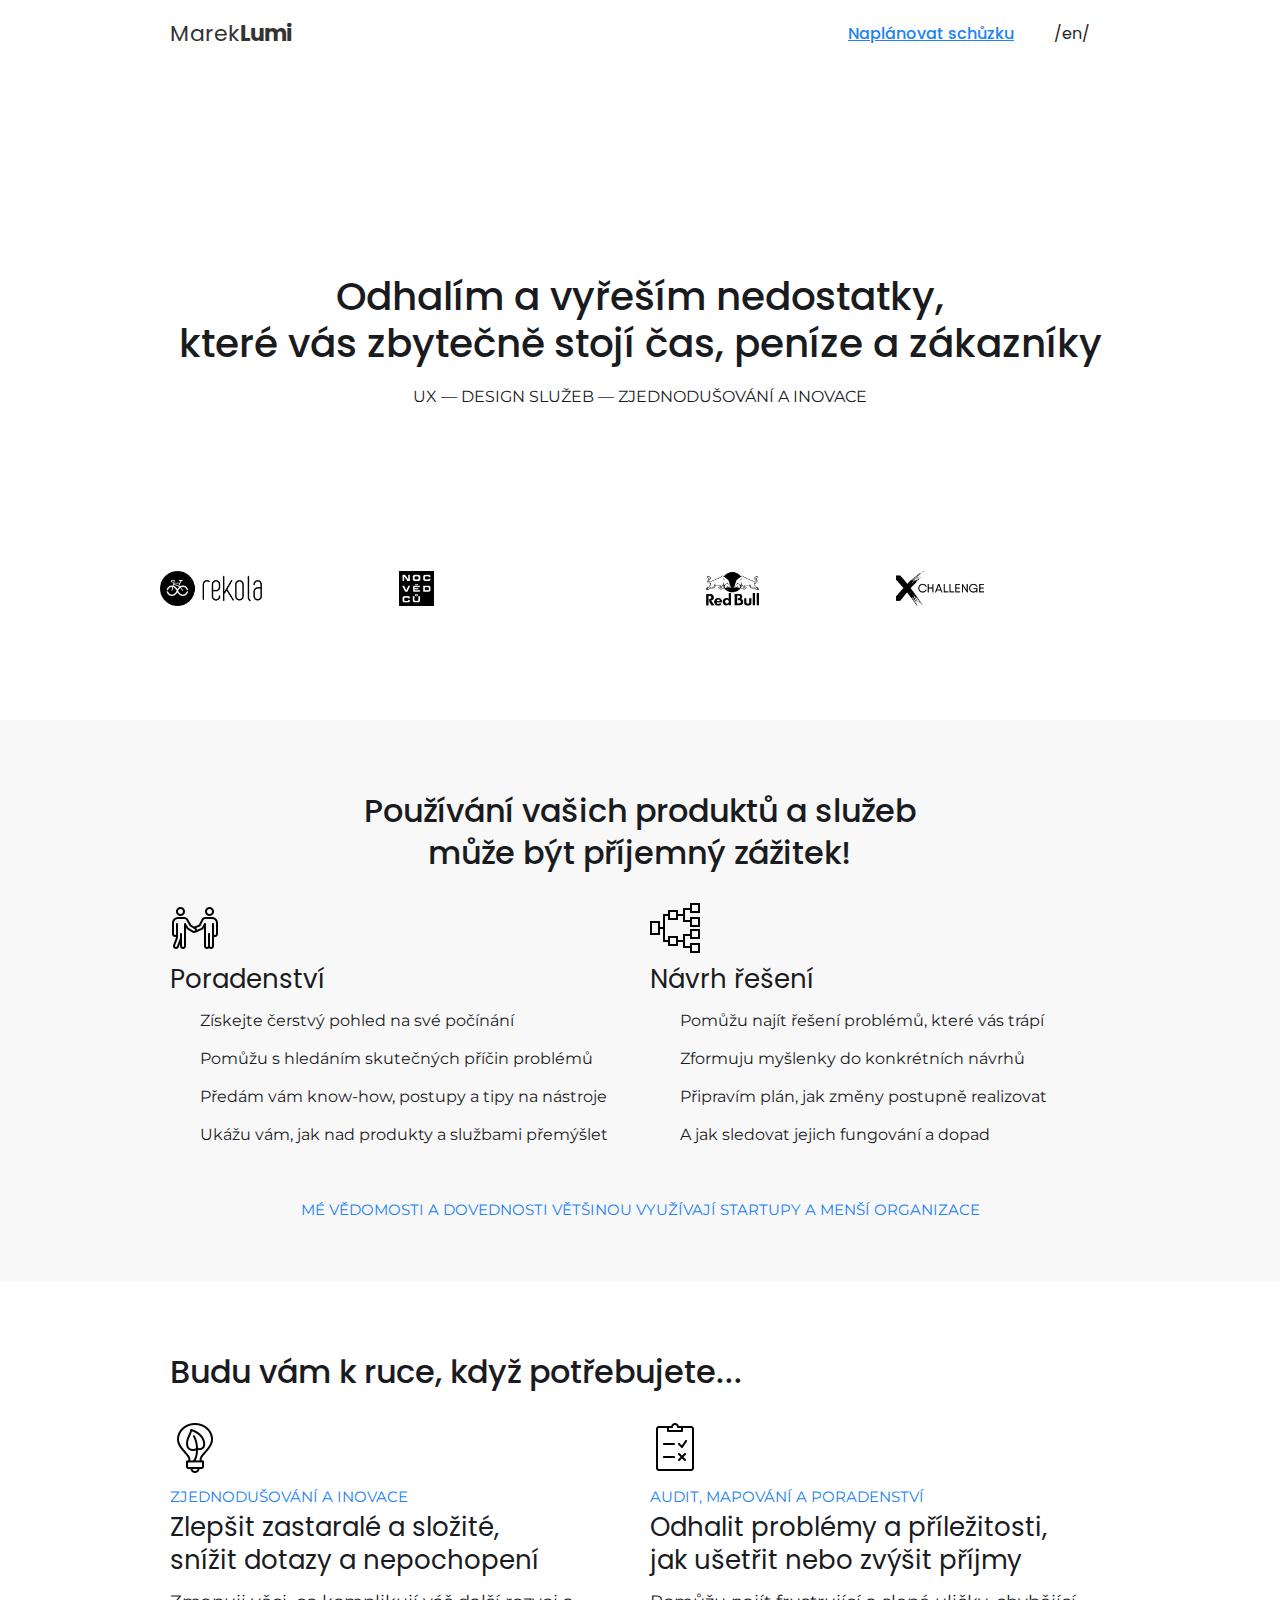
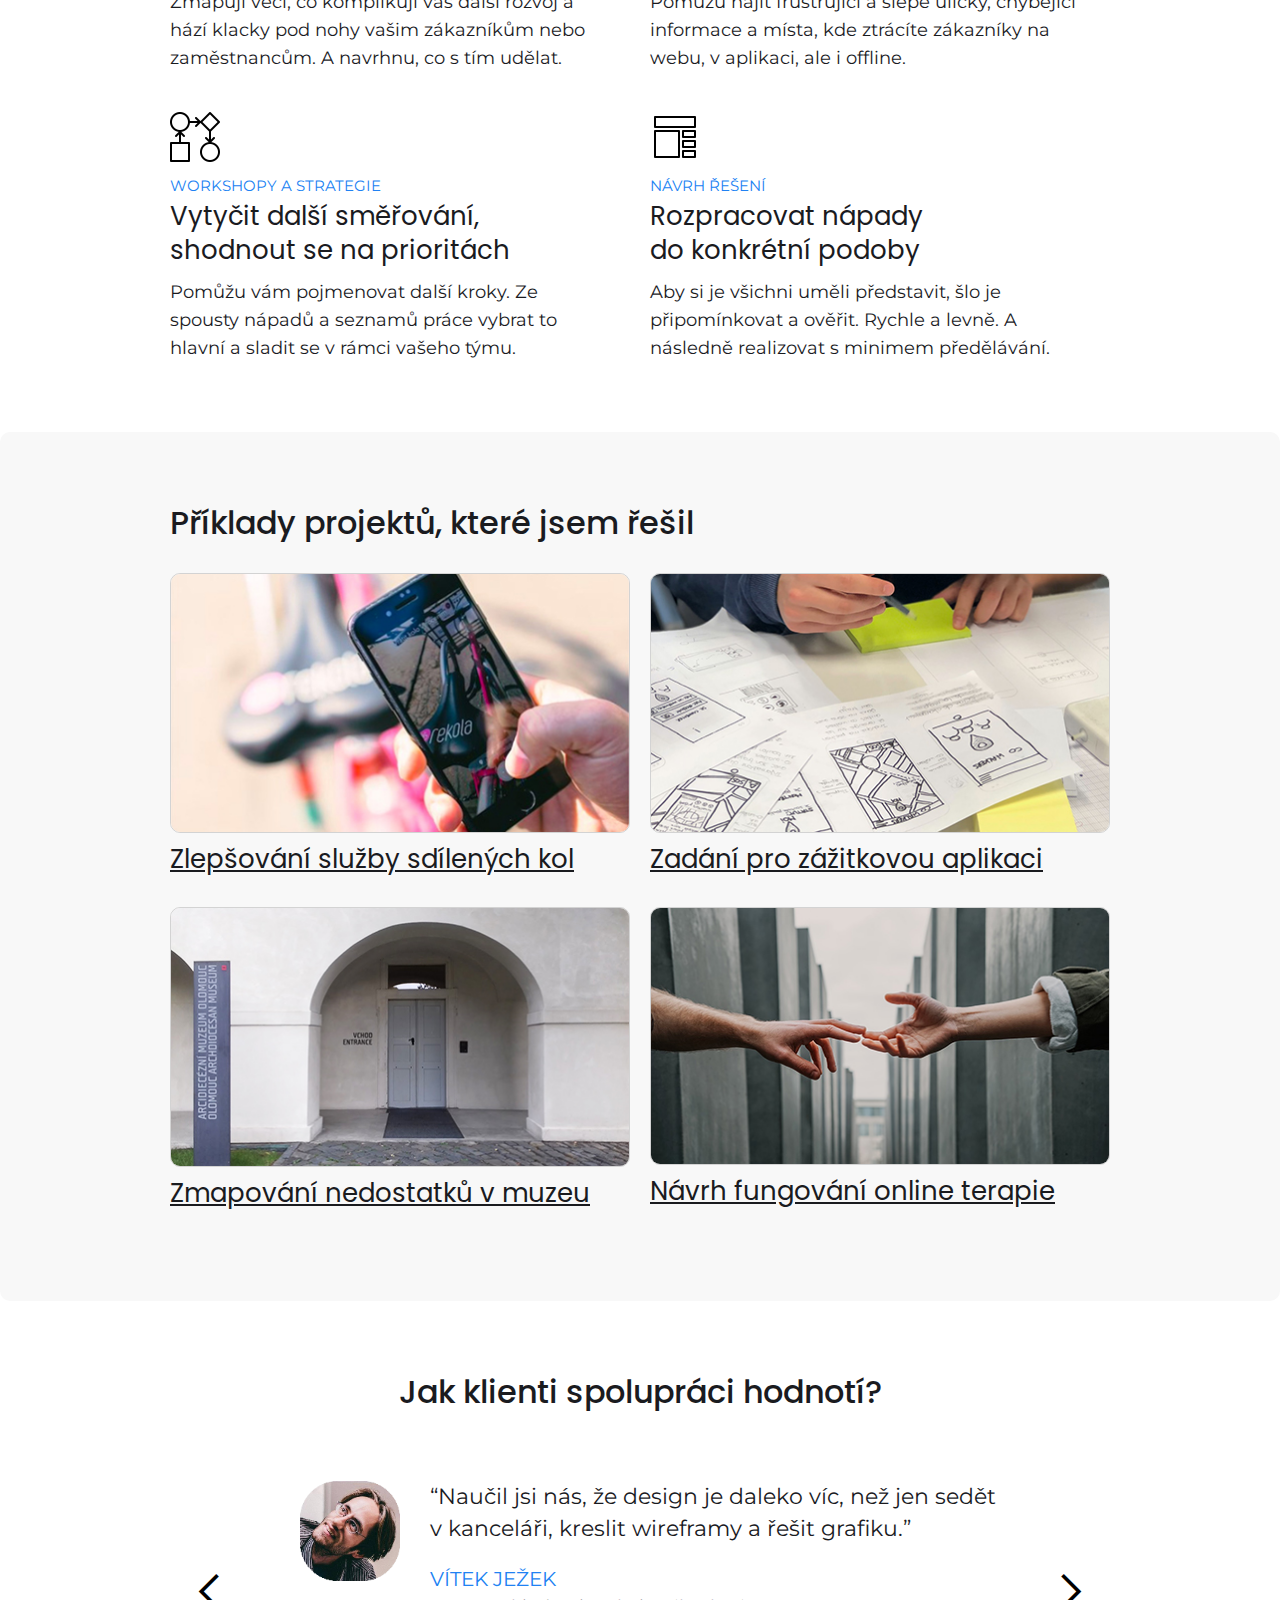
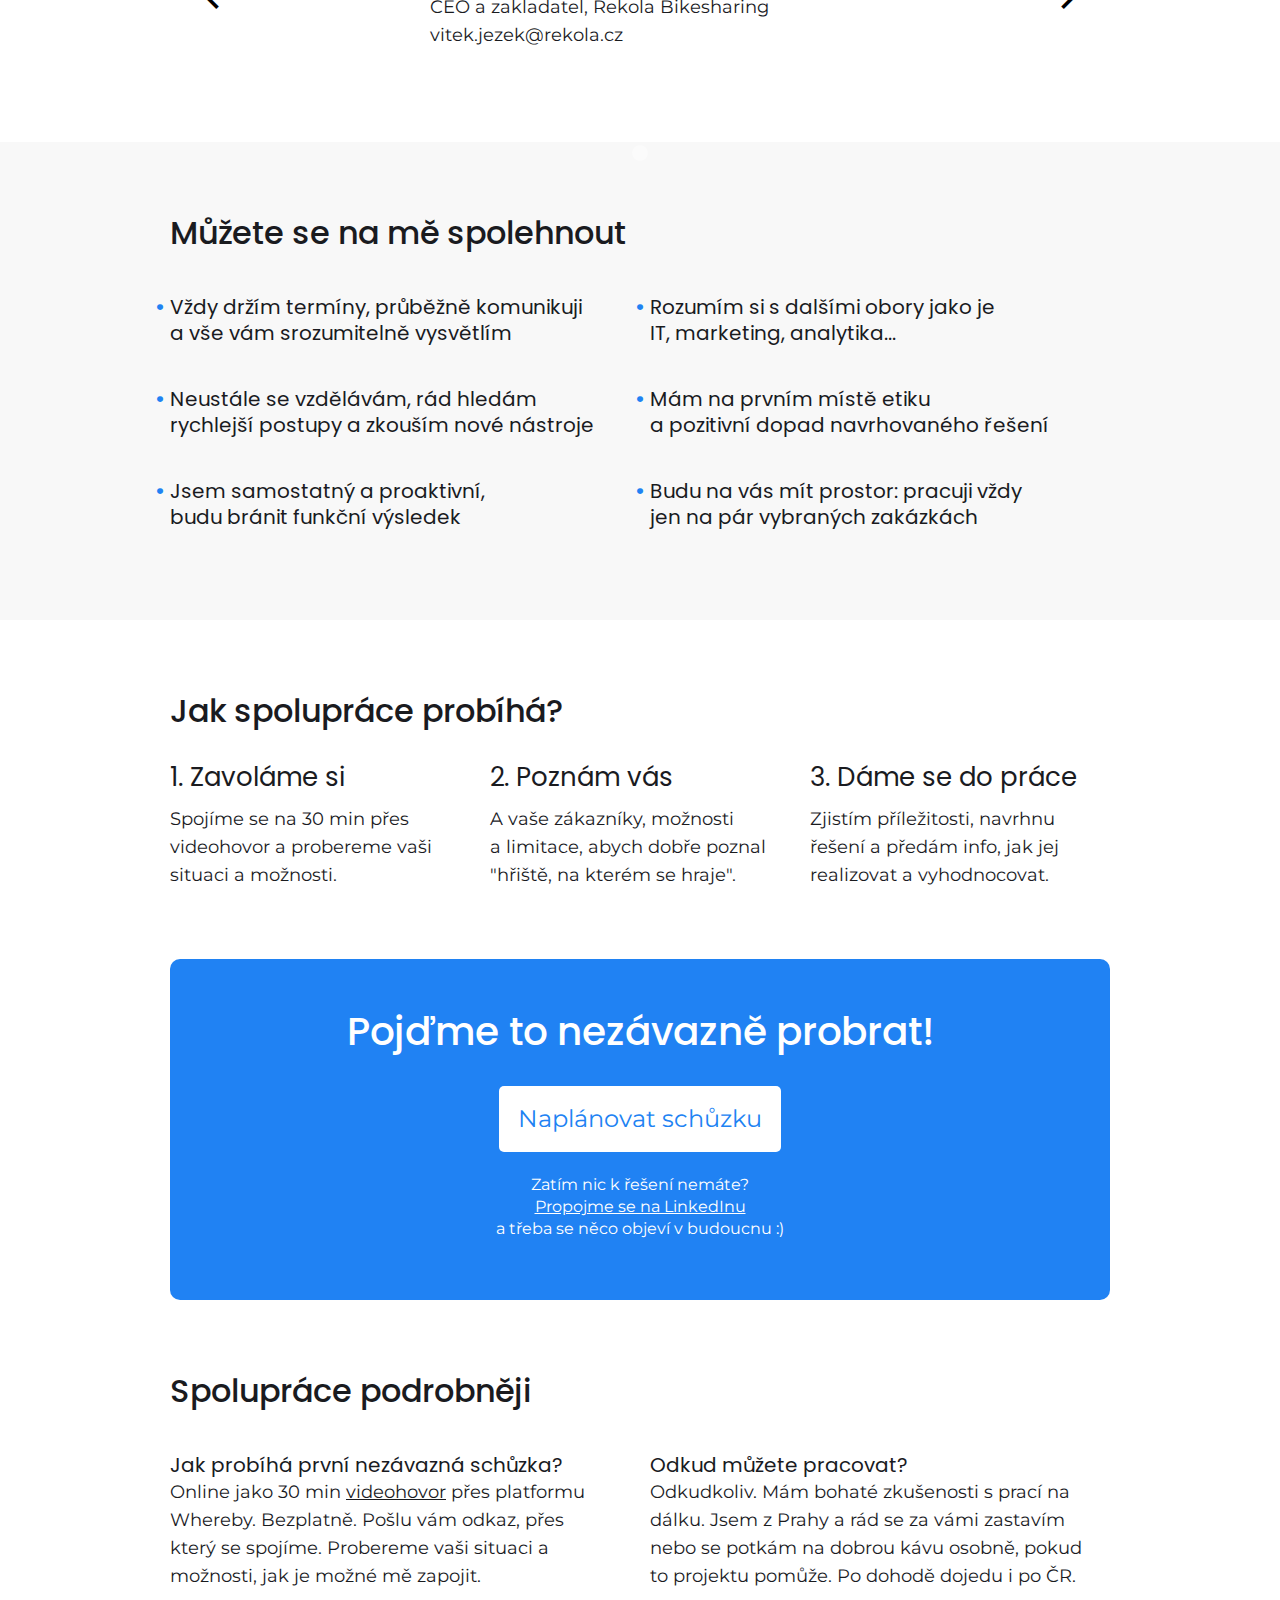
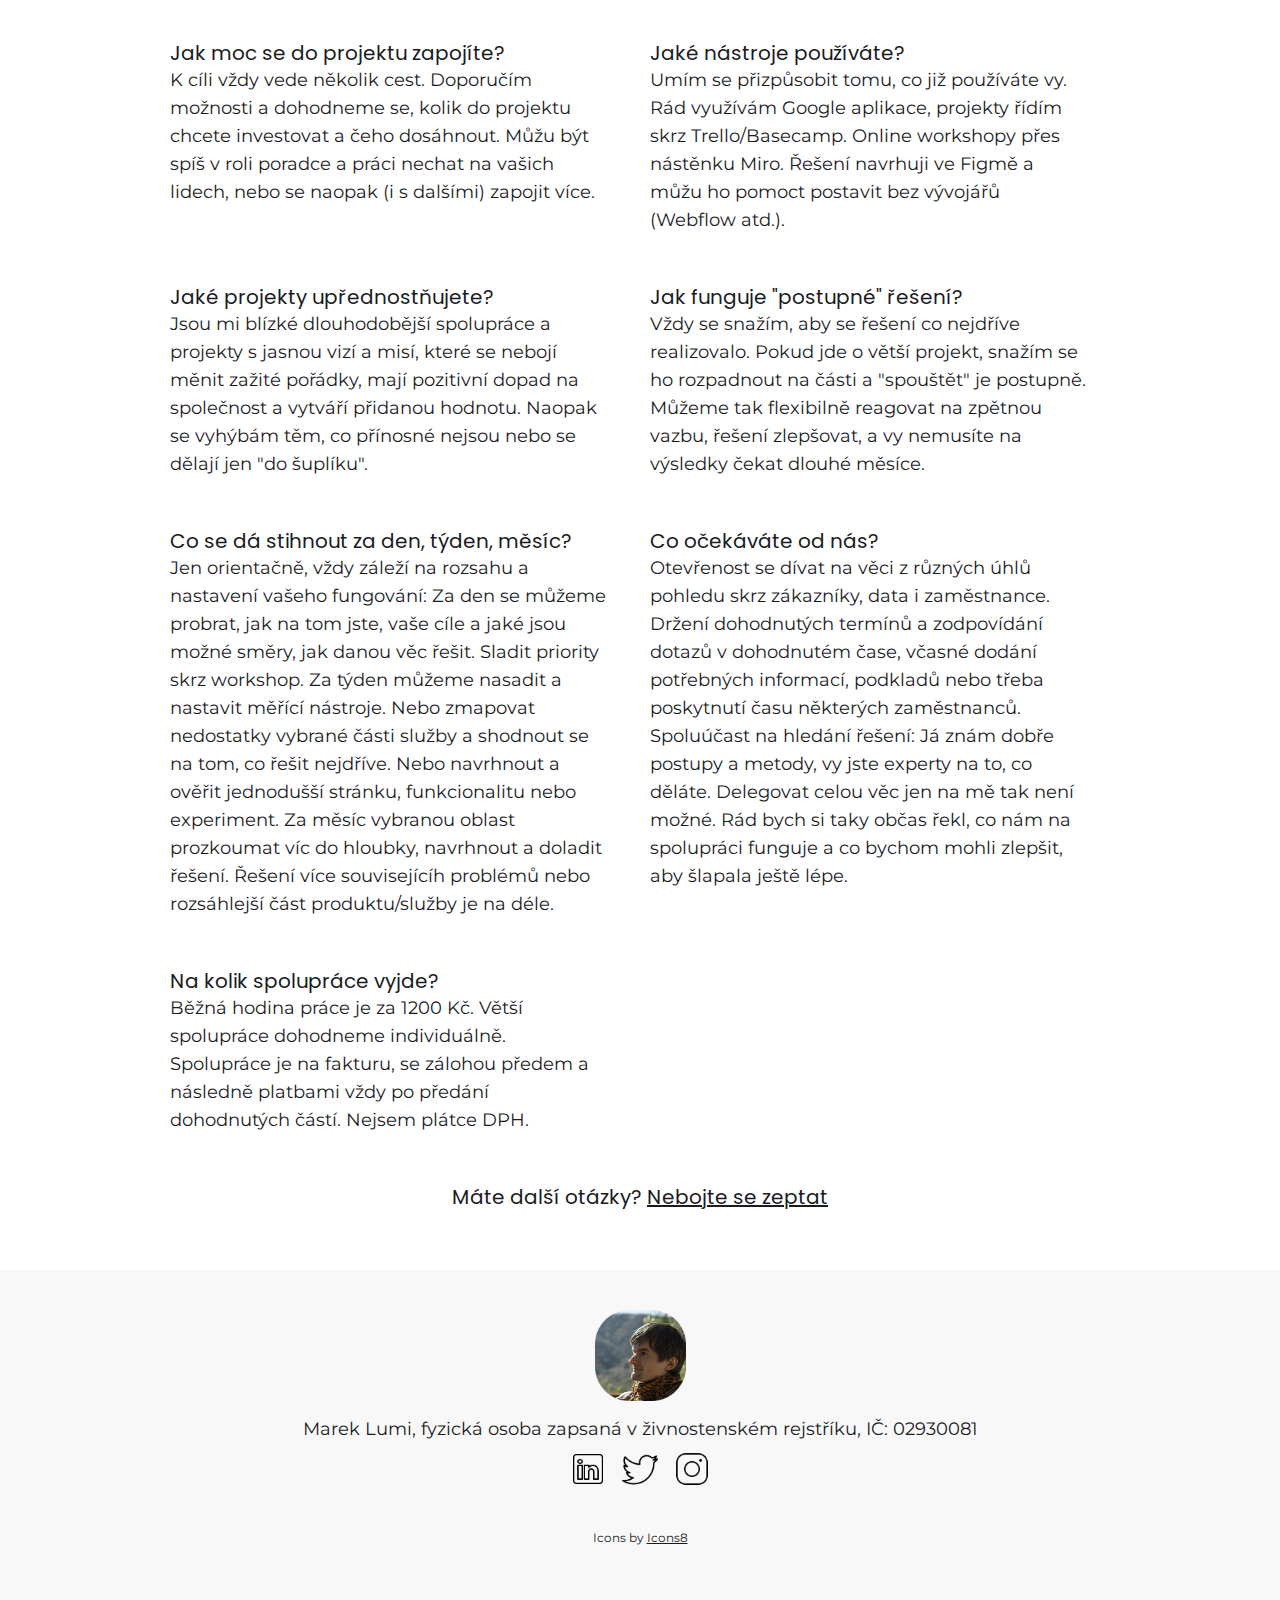
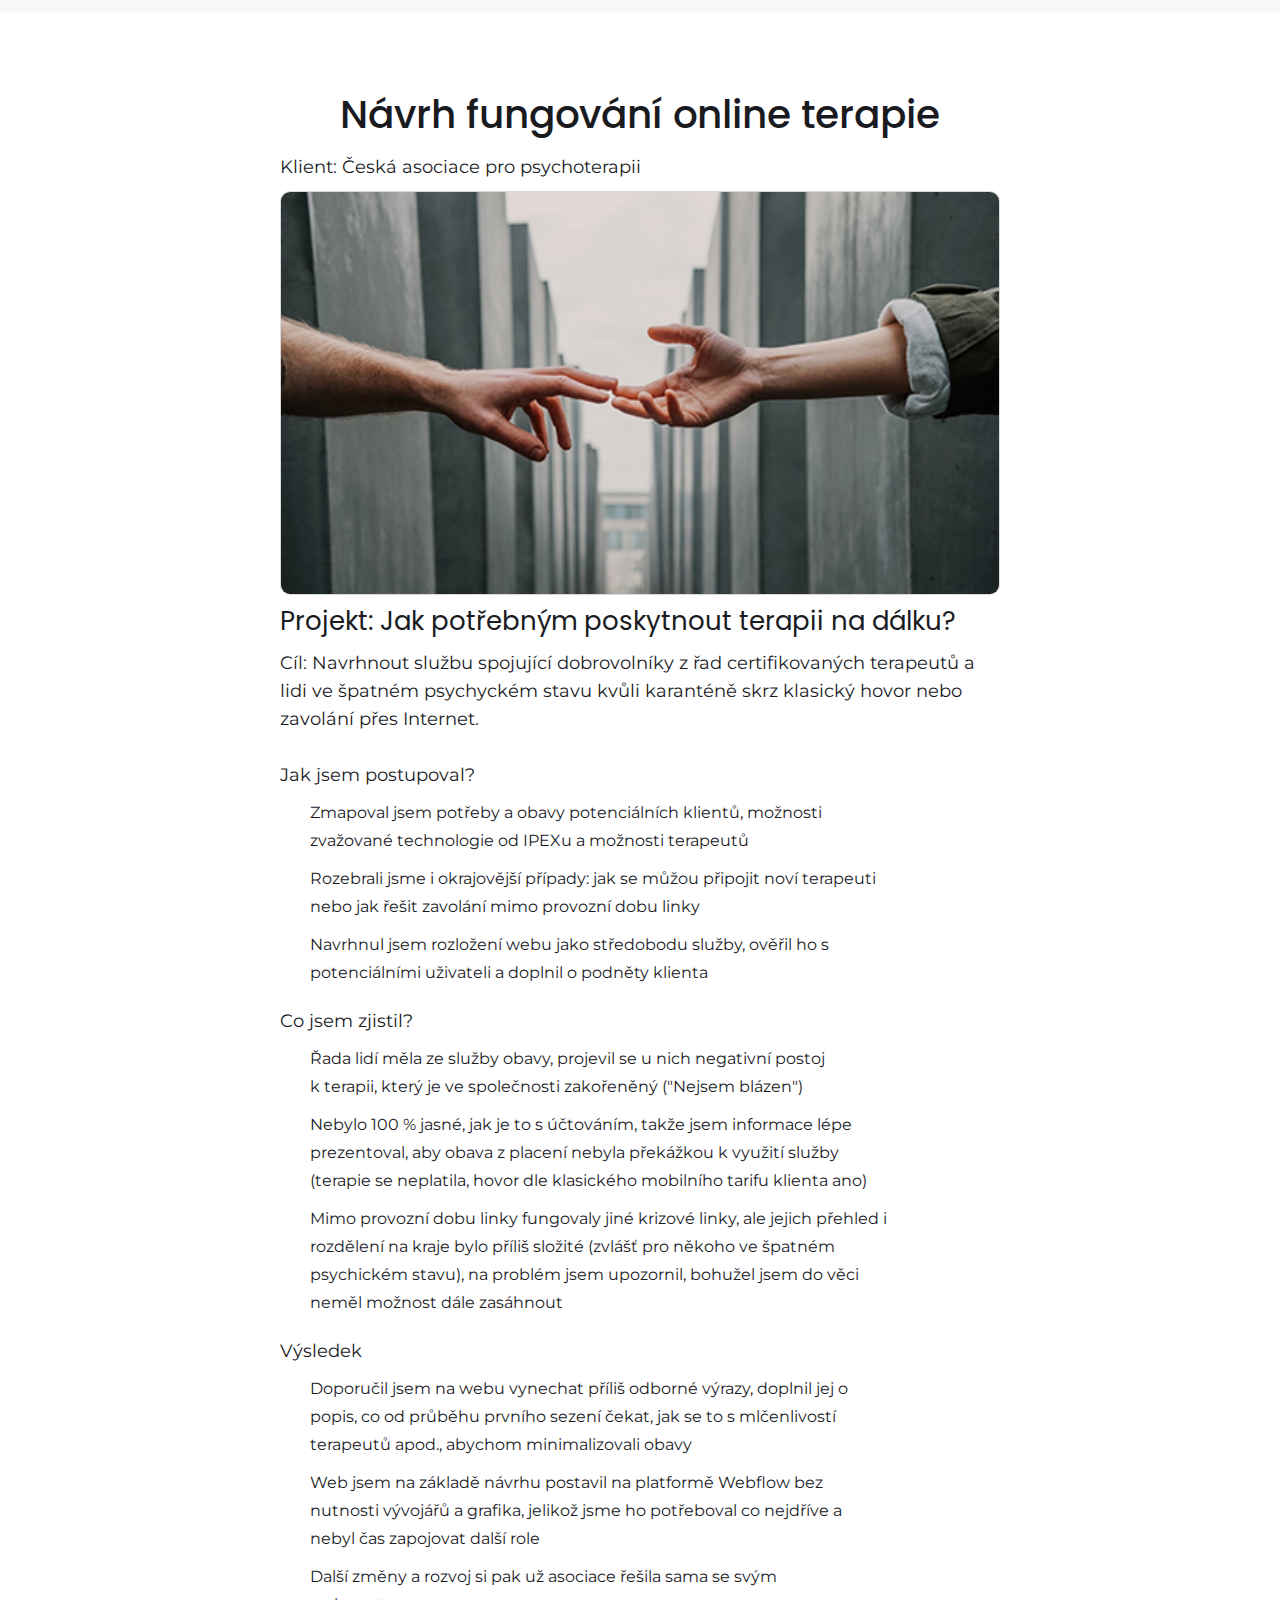
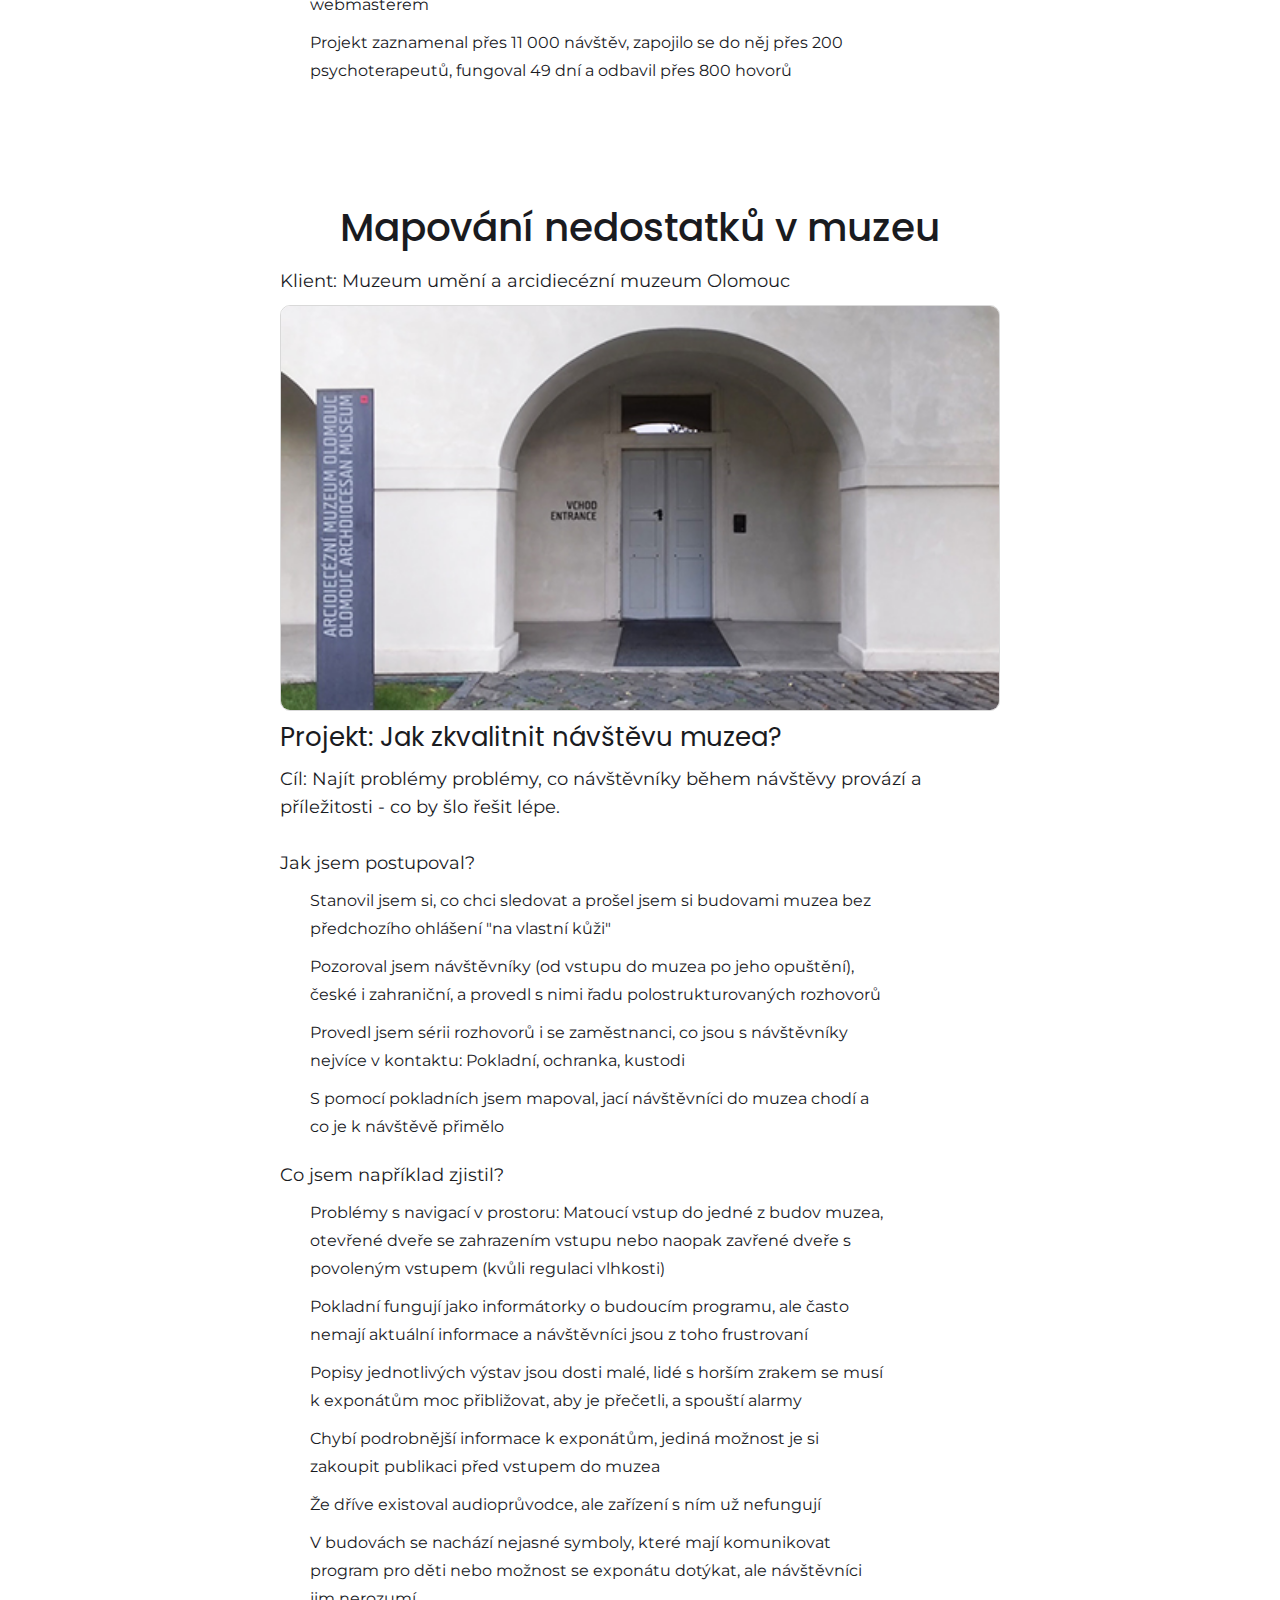
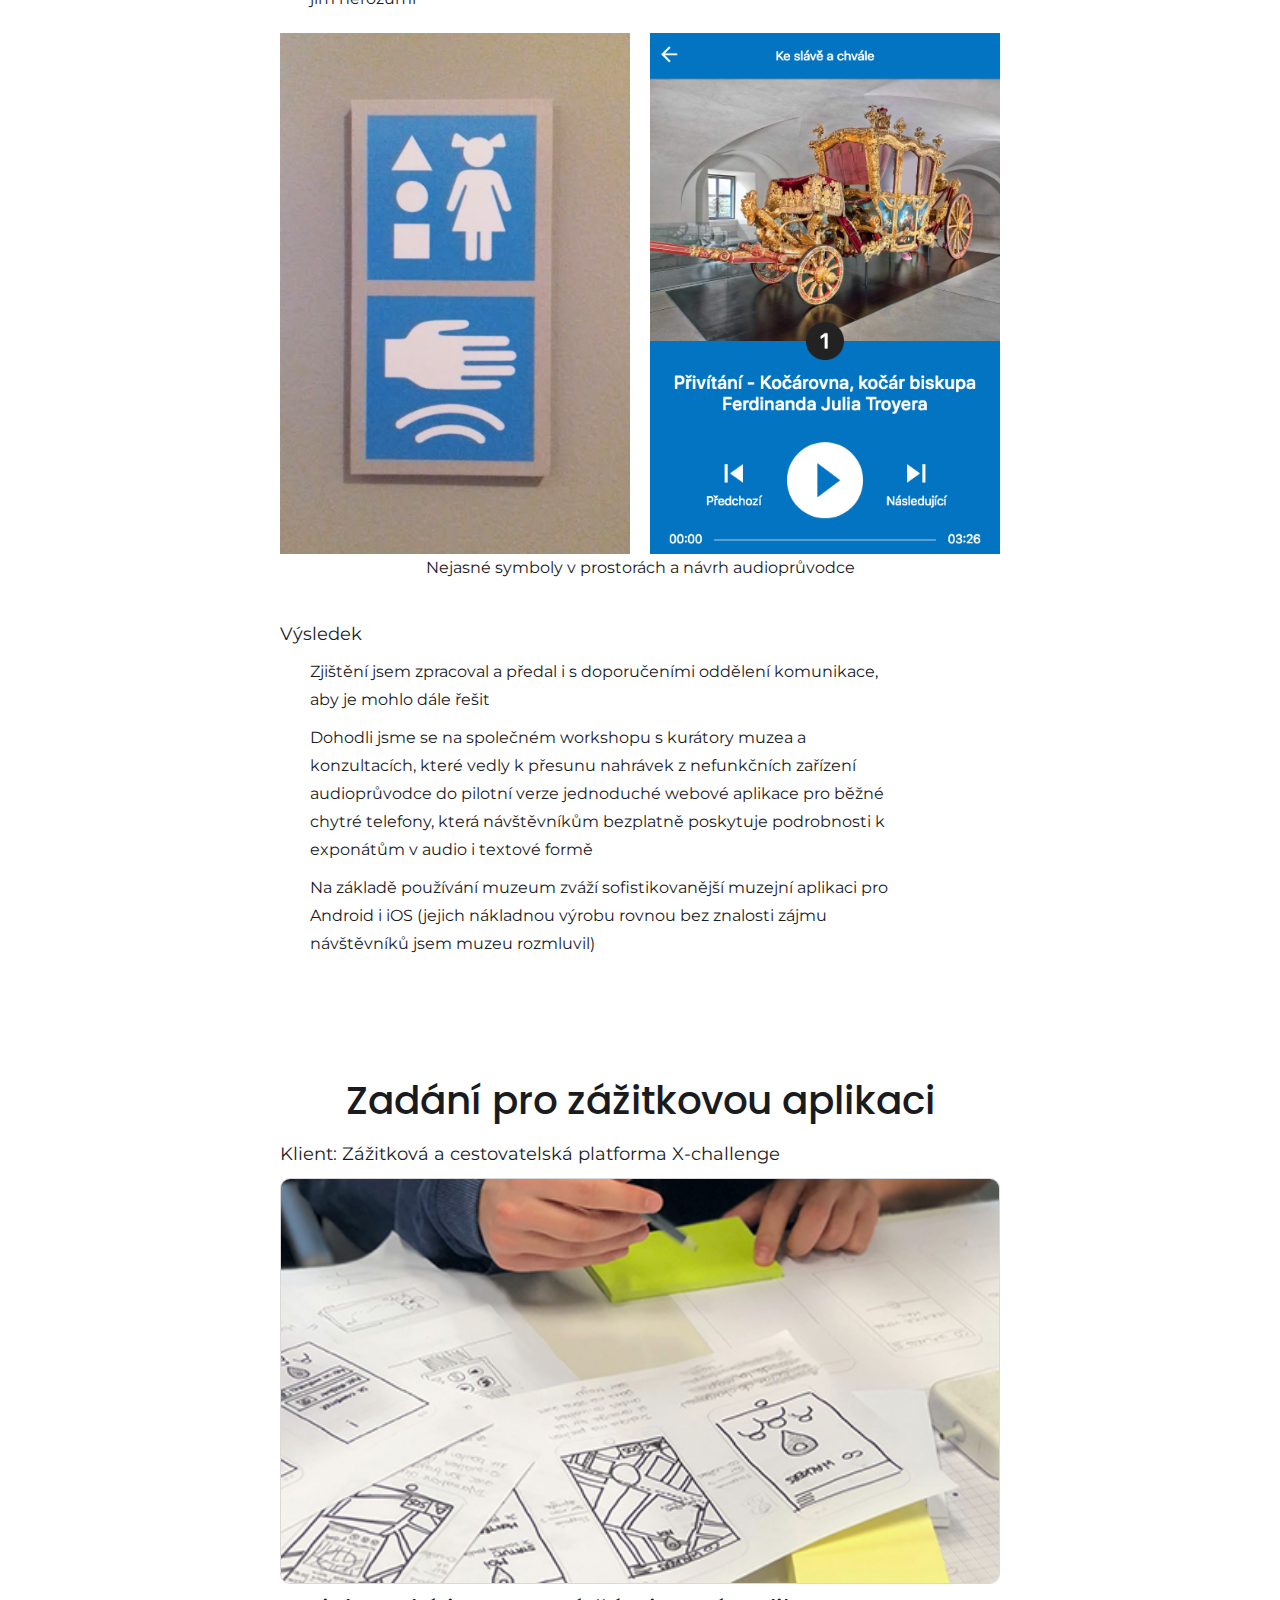
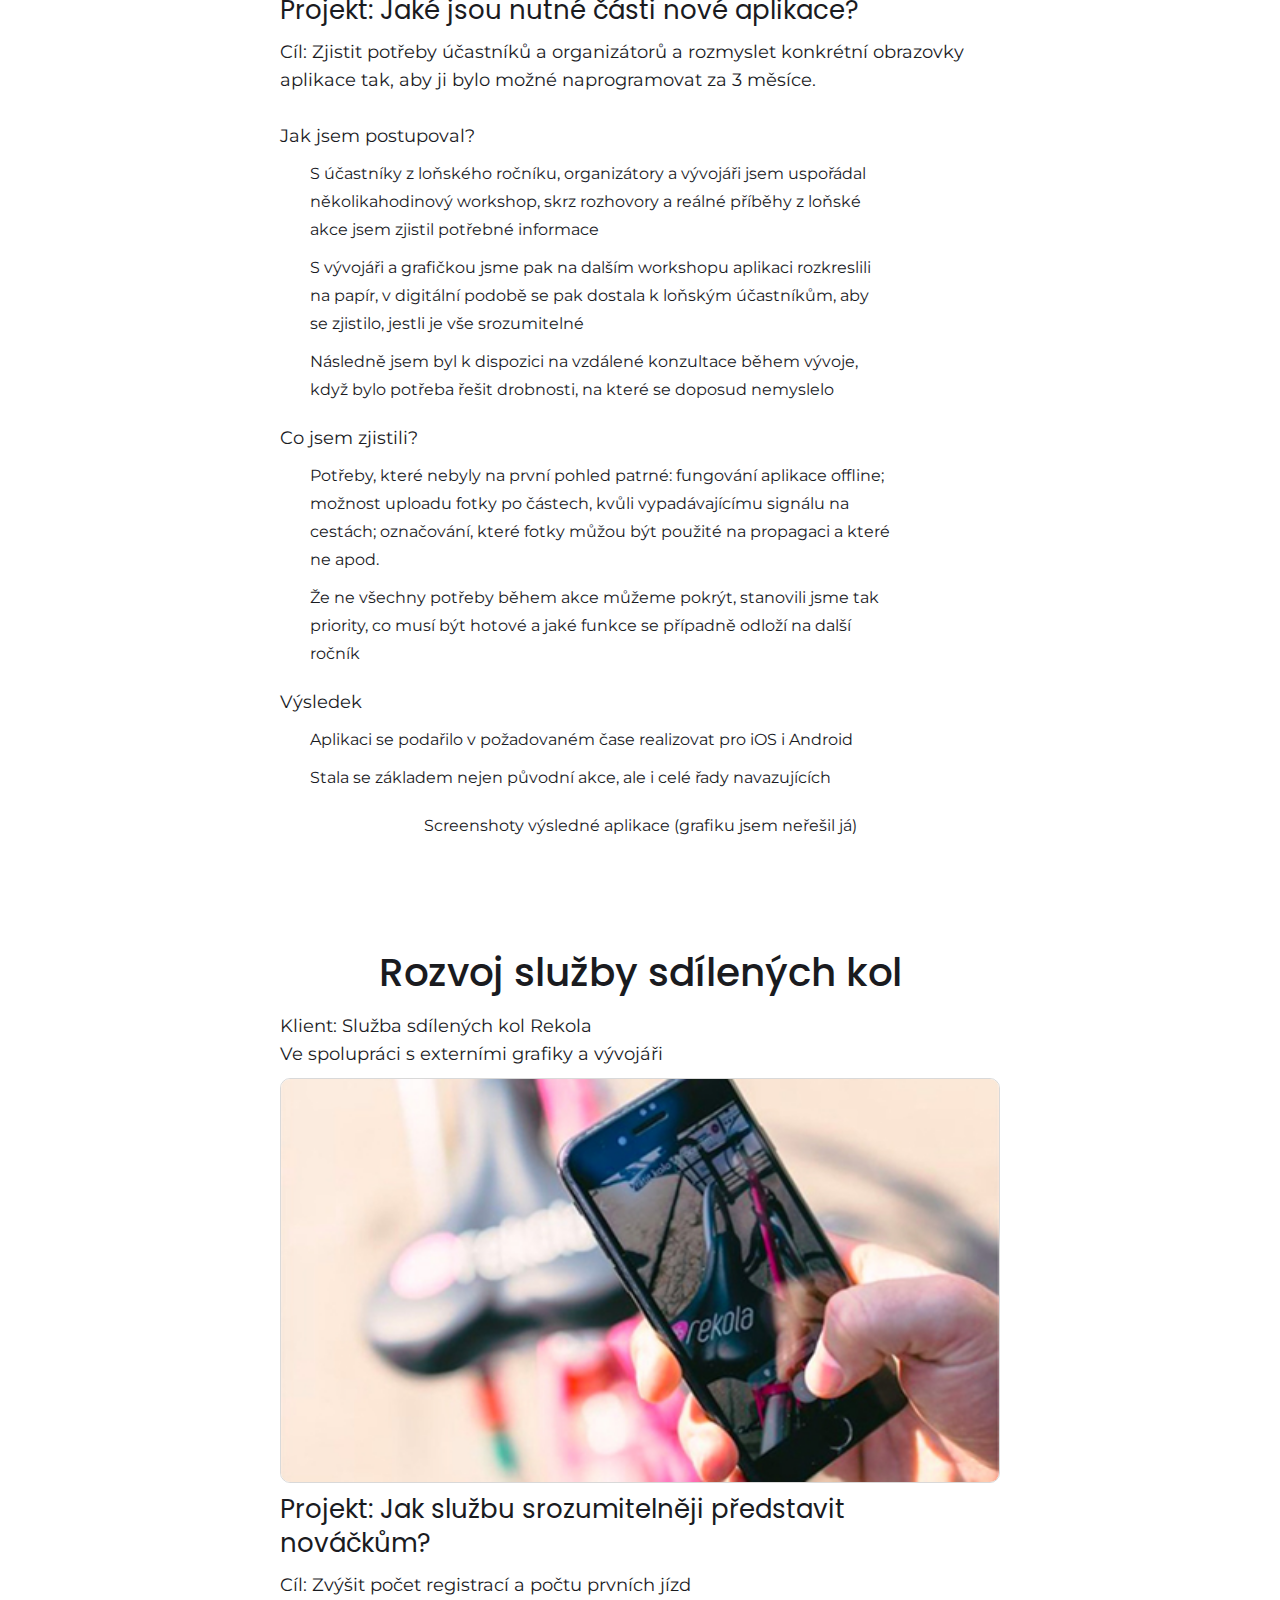
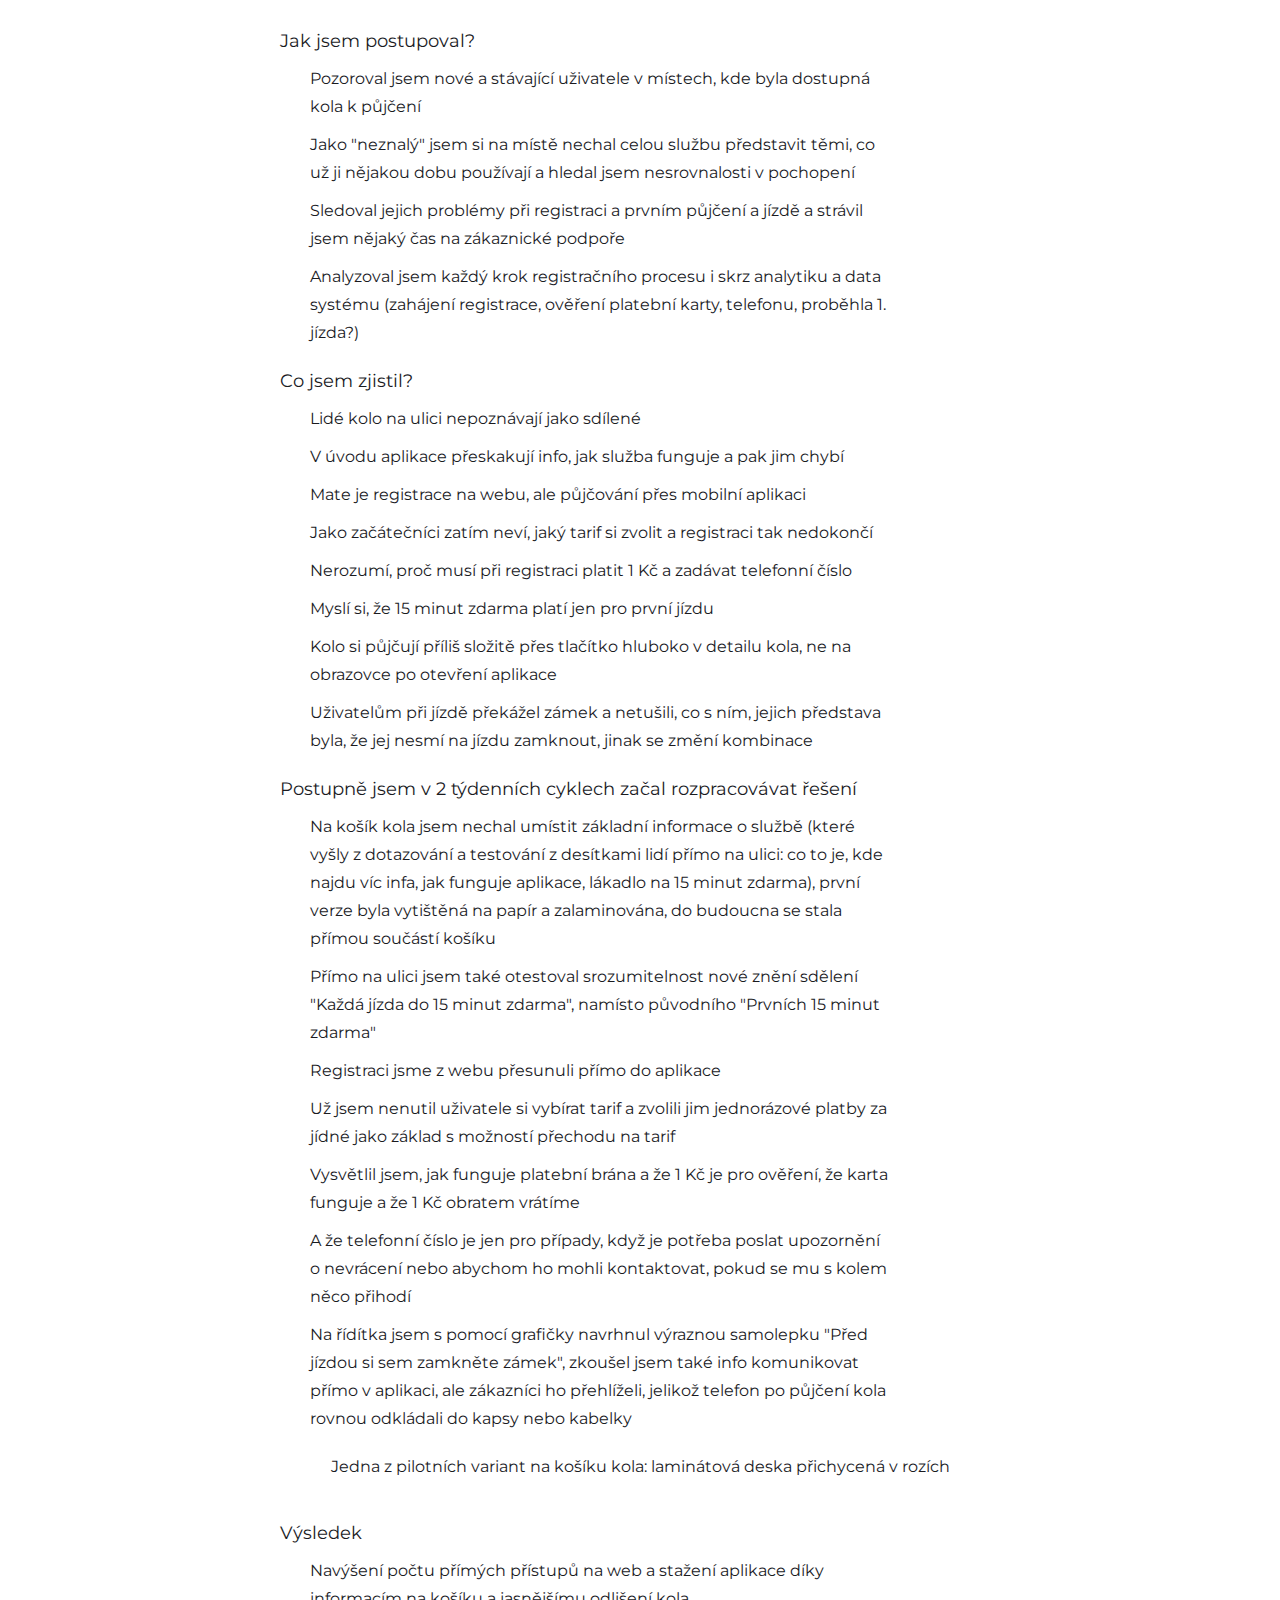
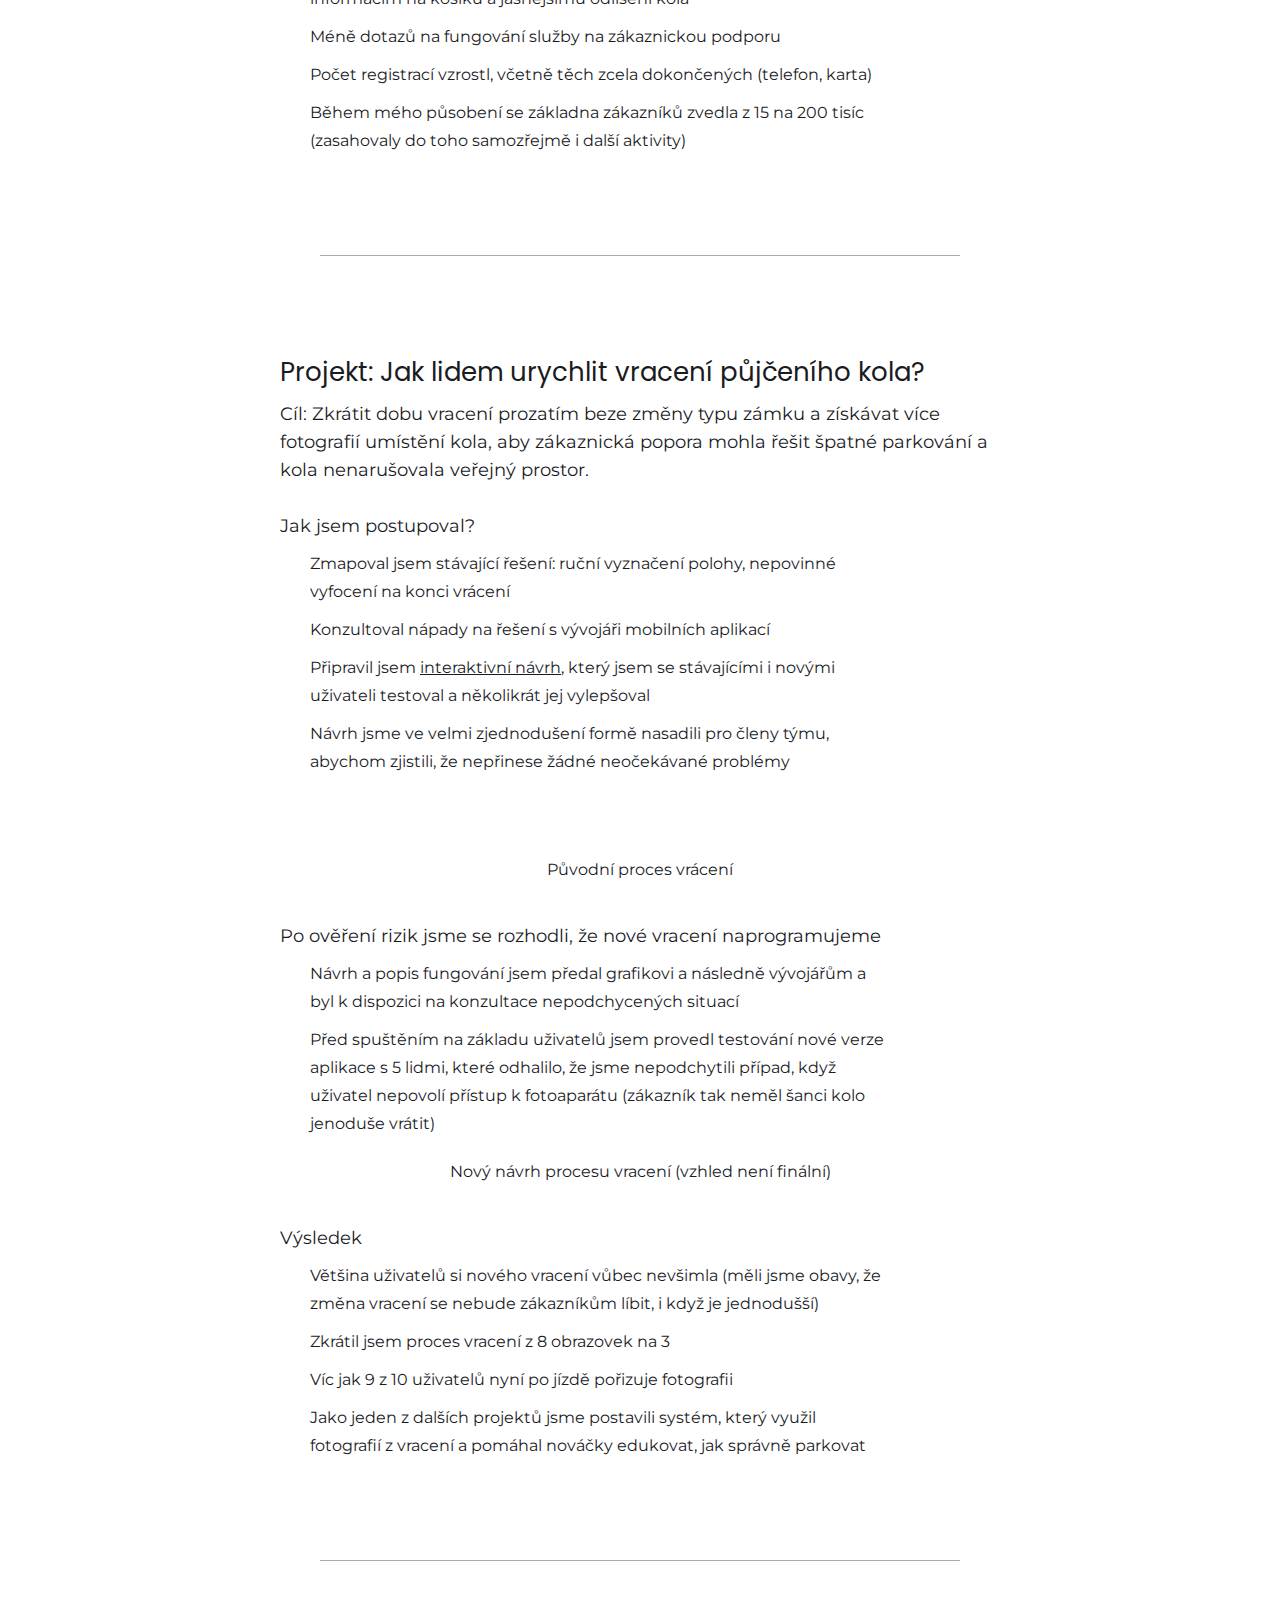
==== cs.html @ fdd9b4b7 "Static site" ====
<!DOCTYPE html>
<html data-wf-page="5eabee0523d8e224170e5a14" data-wf-site="5e246a41b966d9ac808bbe21" class="w-mod-js wf-montserrat-n1-active wf-montserrat-i1-active wf-montserrat-n2-active wf-montserrat-i2-active wf-montserrat-n3-active wf-montserrat-i3-active wf-montserrat-n4-active wf-montserrat-i4-active wf-montserrat-n5-active wf-montserrat-i5-active wf-montserrat-n6-active wf-montserrat-i6-active wf-montserrat-n7-active wf-montserrat-i7-active wf-montserrat-n8-active wf-montserrat-i8-active wf-montserrat-n9-active wf-montserrat-i9-active wf-varelaround-n4-active wf-poppins-n4-active wf-poppins-n5-active wf-active"><head><meta http-equiv="Content-Type" content="text/html; charset=UTF-8"><style>.wf-force-outline-none[tabindex="-1"]:focus{outline:none;}</style><title>Designer Marek Lumi</title><meta content="Designer Marek Lumi" property="og:title"><meta content="https://screenshots.webflow.com/sites/5e246a41b966d9ac808bbe21/20200330093921_103e61c42b38cb3cf4775d3fbb3a8ec0.png" property="og:image"><meta content="Designer Marek Lumi" property="twitter:title"><meta content="https://screenshots.webflow.com/sites/5e246a41b966d9ac808bbe21/20200330093921_103e61c42b38cb3cf4775d3fbb3a8ec0.png" property="twitter:image"><meta content="width=device-width, initial-scale=1" name="viewport"><meta content="Webflow" name="generator"><link href="./cs_files/mareklumi.webflow.d378e27b3.css" rel="stylesheet" type="text/css"><link href="https://fonts.googleapis.com/" rel="preconnect"><link href="https://fonts.gstatic.com/" rel="preconnect" crossorigin="anonymous"><script type="text/javascript" async="" src="./cs_files/js"></script><script src="./cs_files/webfont.js" type="text/javascript"></script><link rel="stylesheet" href="./cs_files/css" media="all"><script type="text/javascript">WebFont.load({  google: {    families: ["Montserrat:100,100italic,200,200italic,300,300italic,400,400italic,500,500italic,600,600italic,700,700italic,800,800italic,900,900italic","Varela Round:400","Poppins:regular,500:latin-ext,latin"]  }});</script><!--[if lt IE 9]><script src="https://cdnjs.cloudflare.com/ajax/libs/html5shiv/3.7.3/html5shiv.min.js" type="text/javascript"></script><![endif]--><script type="text/javascript">!function(o,c){var n=c.documentElement,t=" w-mod-";n.className+=t+"js",("ontouchstart"in o||o.DocumentTouch&&c instanceof DocumentTouch)&&(n.className+=t+"touch")}(window,document);</script><link href="https://uploads-ssl.webflow.com/5e246a41b966d9ac808bbe21/5e7ca008e28abc45ae54d797_favicon.png" rel="shortcut icon" type="image/x-icon"><link href="https://uploads-ssl.webflow.com/5e246a41b966d9ac808bbe21/5e7ca00ac750e230809a5abb_webclip.png" rel="apple-touch-icon"><script async="" src="./cs_files/js(1)"></script><script type="text/javascript">window.dataLayer = window.dataLayer || [];function gtag(){dataLayer.push(arguments);}gtag('js', new Date());gtag('config', 'UA-60144036-1', {'anonymize_ip': false});</script><style type="text/css">
@font-face {
  font-weight: 400;
  font-style:  normal;
  font-family: circular;

  src: url('chrome-extension://liecbddmkiiihnedobmlmillhodjkdmb/fonts/CircularXXWeb-Book.woff2') format('woff2');
}

@font-face {
  font-weight: 700;
  font-style:  normal;
  font-family: circular;

  src: url('chrome-extension://liecbddmkiiihnedobmlmillhodjkdmb/fonts/CircularXXWeb-Bold.woff2') format('woff2');
}</style></head><body class="body" data-new-gr-c-s-check-loaded="14.1110.0" data-gr-ext-installed=""><div data-collapse="small" data-animation="default" data-duration="400" data-doc-height="1" data-easing="ease" data-easing2="ease" role="banner" class="navbar w-nav"><div class="container-3 w-container"><a href="/" class="brand w-nav-brand" aria-label="home"><div class="text-logo">Marek<strong>Lumi</strong></div></a><nav role="navigation" class="nav-menu w-nav-menu"><a href="https://calendly.com/mareklumi/30min" target="_blank" class="nav-link nav-link-btn w-nav-link" style="max-width: 940px;">Naplánovat schůzku</a><a href="/" class="nav-link w-nav-link" style="max-width: 940px;">/en/</a></nav><div class="w-nav-button" style="-webkit-user-select: text;" aria-label="menu" role="button" tabindex="0" aria-controls="w-nav-overlay-0" aria-haspopup="menu" aria-expanded="false"><div class="w-icon-nav-menu"></div></div></div><div class="w-nav-overlay" data-wf-ignore="" id="w-nav-overlay-0"></div></div><header class="section-hero wf-section"><div class="hero-container w-container"><h1 class="h1">Odhalím a vyřeším nedostatky,<br>které vás zbytečně stojí čas, peníze a zákazníky</h1><div class="hero-text">UX — design služeb — zjednodušování a inovace</div><div class="logos"><img src="./cs_files/5e7dedda0208525cb6804e4d_logo-rekola.jpg" alt="" class="client-logo-image"><img src="./cs_files/5e7dee050bdc6d5d6d4ea1a3_logo-noc-vedcu.jpg" alt="" class="client-logo-image"><img src="./cs_files/5f2c166203c112a2235030d7_logo-cap.jpg" sizes="(max-width: 479px) 68.0234375px, 95.234375px" srcset="https://uploads-ssl.webflow.com/5e246a41b966d9ac808bbe21/5f2c166203c112a2235030d7_logo-cap-p-500.jpeg 500w, https://uploads-ssl.webflow.com/5e246a41b966d9ac808bbe21/5f2c166203c112a2235030d7_logo-cap-p-1080.jpeg 1080w, https://uploads-ssl.webflow.com/5e246a41b966d9ac808bbe21/5f2c166203c112a2235030d7_logo-cap.jpg 1200w" alt="" class="client-logo-image"><img src="./cs_files/5e7dedf2020852f269804e9c_logo-redbull.jpg" alt="" class="client-logo-image"><img src="./cs_files/5e7dede80bdc6d7be24ea178_logo-x-challenge.jpg" alt="" class="client-logo-image"><img src="./cs_files/5e7dee1e60bd8ba8a6851c94_logo-instinct.jpg" sizes="(max-width: 479px) 67.015625px, 93.8203125px" srcset="https://uploads-ssl.webflow.com/5e246a41b966d9ac808bbe21/5e7dee1e60bd8ba8a6851c94_logo-instinct-p-500.jpeg 500w, https://uploads-ssl.webflow.com/5e246a41b966d9ac808bbe21/5e7dee1e60bd8ba8a6851c94_logo-instinct-p-800.jpeg 800w, https://uploads-ssl.webflow.com/5e246a41b966d9ac808bbe21/5e7dee1e60bd8ba8a6851c94_logo-instinct.jpg 1024w" alt="" class="client-logo-image"></div></div></header><div id="sluzby" class="section-services section-inverse wf-section"><div class="section-container w-container"><h2 class="h2 text-center">Používání vašich produktů a služeb<br>může být příjemný zážitek!</h2><div class="columns-2 w-row"><div class="column-services w-col w-col-6 w-col-small-small-stack"><img src="./cs_files/5f2bc20c9b89adf047a6c59d_meeting.png" width="50" alt="" class="icon-service"><h3 class="heading-4">Poradenství</h3><ul role="list" class="project-list"><li>Získejte čerstvý pohled na své počínání</li><li>Pomůžu s hledáním skutečných příčin problémů</li><li>Předám vám know-how, postupy a tipy na nástroje</li><li>Ukážu vám, jak nad produkty a službami přemýšlet</li></ul></div><div class="column-services w-col w-col-6 w-col-small-small-stack"><img src="./cs_files/5f2bc788e11b964738e6b843_genealogy.png" width="50" alt="" class="icon-service"><h3 class="heading-4">Návrh řešení<br></h3><ul role="list" class="project-list"><li>Pomůžu najít řešení problémů, které vás trápí</li><li>Zformuju myšlenky do konkrétních návrhů</li><li>Připravím plán, jak změny postupně realizovat</li><li>A jak sledovat jejich fungování a dopad</li></ul></div></div><div class="text-block-5 above-heading text-center">mé vědomosti a dovednosti většinou využívají startupy a menší organizace</div></div></div><div id="sluzby" class="section-services wf-section"><div class="section-container w-container"><h2 class="h2">Budu vám k ruce, když&nbsp;potřebujete...</h2><div class="columns-2 w-row"><div class="column-services w-col w-col-6 w-col-small-small-stack"><img src="./cs_files/5e7cbc6b6c7b7bb52d907c62_innovation.png" width="50" alt="" class="icon-service"><div class="text-block-5 above-heading">zjednodušování a Inovace</div><h3 class="heading-4">Zlepšit zastaralé a složité,<br>snížit dotazy a nepochopení<br></h3><p class="paragraph">Zmapuji věci, co komplikují váš další rozvoj a hází klacky pod nohy vašim zákazníkům nebo zaměstnancům. A navrhnu, co s tím udělat.</p></div><div class="column-services w-col w-col-6 w-col-small-small-stack"><img src="./cs_files/5e7cbc0e72277832397dfa82_audit.png" width="50" alt="" class="icon-service"><div class="text-block-5 above-heading">audit, mapování a poradenství</div><h3 class="heading-4">Odhalit problémy a příležitosti,<br>jak ušetřit nebo zvýšit příjmy</h3><p class="paragraph">Pomůžu najít frustrující a slepé uličky, chybějící informace a místa, kde ztrácíte zákazníky na webu, v&nbsp;aplikaci, ale i offline.</p></div></div><div class="w-row"><div class="column-services w-col w-col-6"><img src="./cs_files/5e7cbc9ee28abc7228557b1b_strategy.png" width="50" alt="" class="icon-service"><div class="text-block-5 above-heading">workshopy a Strategie</div><h3 class="heading-4">Vytyčit další směřování,<br>shodnout se na prioritách</h3><p class="paragraph">Pomůžu vám pojmenovat další kroky. Ze spousty nápadů a seznamů práce vybrat to hlavní a&nbsp;sladit se v rámci vašeho týmu.</p></div><div class="column-services w-col w-col-6"><img src="./cs_files/5e7cbbb4fa9d5716eff869b1_prototype.png" width="50" alt="" class="icon-service"><div class="text-block-5 above-heading">návrh řešení</div><h3 class="heading-4">Rozpracovat nápady<br>do konkrétní podoby</h3><p class="paragraph">Aby si je všichni uměli představit, šlo je připomínkovat a ověřit. Rychle a levně. A následně realizovat s minimem předělávání.</p></div></div></div></div><div id="projekty" class="section-projects section-inverse wf-section"><div class="w-container"><h2 class="h2">Příklady projektů, které jsem řešil</h2><div class="w-row"><div class="w-col w-col-6"><a href="/cs.html#rekola" class="project-card w-inline-block"><img src="./cs_files/5f33bb2c7b5f57eceba3c3d7_tile-rekola.jpg" height="" alt="" class="project-image"><h3 class="heading-4">Zlepšování služby sdílených kol</h3></a></div><div class="w-col w-col-6"><a href="/cs.html#xchallenge" class="project-card w-inline-block"><img src="./cs_files/5f33bbcd8fa5cb7d3a792151_tile-xchallenge.jpg" height="" alt="" class="project-image"><h3 class="heading-4">Zadání pro&nbsp;zážitkovou aplikaci</h3></a></div></div><div class="w-row"><div class="w-col w-col-6"><a href="/cs.html#muzeum" class="project-card w-inline-block"><img src="./cs_files/5f33bc1de02188b86172748d_tile-muo.jpg" height="" width="230" alt="" class="project-image"><h3 class="heading-4">Zmapování nedostatků v muzeu</h3></a></div><div class="w-col w-col-6"><a href="/cs.html#terapie" class="project-card w-inline-block"><img src="./cs_files/5f33bc823267cbbc9016c922_tile-terapie.jpg" height="" alt="" class="project-image"><h3 class="heading-4">Návrh fungování online terapie</h3></a></div></div></div></div><div id="reference" class="section-testimonials wf-section"><div class="w-container"><h2 class="h2 text-center">Jak klienti spolupráci hodnotí?</h2><div data-delay="4000" data-animation="slide" class="slider w-slider" data-autoplay="false" data-easing="ease" data-hide-arrows="false" data-disable-swipe="false" data-autoplay-limit="0" data-nav-spacing="3" data-duration="500" data-infinite="true" role="region" aria-label="carousel"><div class="w-slider-mask" id="w-slider-mask-0"><div class="w-slide" aria-label="1 of 5" role="group" style="transform: translateX(0px); opacity: 1;"><div class="w-row"><div class="slider-image w-clearfix w-col w-col-3"><img src="./cs_files/5e778ae7c78e1c8217b875db_vitek-jezek.png" alt="" class="quote-photo"></div><div class="column-9 w-col w-col-9"><p class="quote-text">“Naučil jsi nás, že design je daleko víc, než jen sedět v&nbsp;kanceláři, kreslit wireframy a řešit grafiku.”</p><div class="quote-name">Vítek Ježek</div><p class="quote-role">CEO a zakladatel, Rekola Bikesharing<br><strong>‍</strong>vitek.jezek@rekola.cz</p></div></div></div><div class="w-slide" aria-label="2 of 5" role="group" aria-hidden="true" style="transform: translateX(0px); opacity: 1;"><div class="w-row" aria-hidden="true"><div class="slider-image w-clearfix w-col w-col-3" aria-hidden="true"><img src="./cs_files/5e779931cdc6be2a9b05f723_bara-valentova.png" alt="" class="quote-photo" aria-hidden="true"></div><div class="column-10 w-col w-col-9" aria-hidden="true"><p class="quote-text" aria-hidden="true">“Za nejvetsi Markovo plus povazuju, ze se na projekt diva jako na celek a v tomto kontextu premysli i o jeho jednotlivych castech. To, ze jen "slepe" neplni dany ukol se pak vzdy pozitivne promita do vysledku jeho prace.”</p><div class="quote-name" aria-hidden="true">Bára Valentová</div><p class="quote-role" aria-hidden="true">projektová manažerka, Inspiro</p></div></div></div><div class="w-slide" aria-label="3 of 5" role="group" aria-hidden="true" style="transform: translateX(0px); opacity: 1;"><div class="w-row" aria-hidden="true"><div class="slider-image w-clearfix w-col w-col-3" aria-hidden="true"><img src="./cs_files/5e7799311ede369816b9851e_jitrenka-navratilova.png" alt="" class="quote-photo" aria-hidden="true"></div><div class="column-11 w-col w-col-9" aria-hidden="true"><p class="quote-text" aria-hidden="true">“Ještě jednou podotýkám radost, kterou mi spolupráce s tebou přinesla. Klobouk dolů. Jsi opravdu profík a já budu doufat, že se pracovně ještě někdy setkáme .”</p><div class="quote-name" aria-hidden="true">Jitřenka Navrátilová</div><p class="quote-role" aria-hidden="true">národní koordinátor, Noc vědců<br aria-hidden="true">koordinator@noc-vedcu.cz</p></div></div></div><div class="w-slide" aria-label="4 of 5" role="group" aria-hidden="true" style="transform: translateX(0px); opacity: 1;"><div class="w-row" aria-hidden="true"><div class="slider-image w-clearfix w-col w-col-3" aria-hidden="true"><img src="./cs_files/5e7799324c71bdbf0645824b_tomas-kasal.png" alt="" class="quote-photo" aria-hidden="true"></div><div class="column-12 w-col w-col-9" aria-hidden="true"><p class="quote-text" aria-hidden="true">“Spolupráce s Markem byla pružná a skvělá. Udělal toho pro nás víc, než jsme se původně domlouvali, za což mu děkuji.”</p><div class="quote-name" aria-hidden="true">Tomáš Kasal</div><p class="quote-role" aria-hidden="true">marketing a PR, Muzeum umění Olomouc<br aria-hidden="true">kasal@muo.cz</p></div></div></div><div class="w-slide" aria-label="5 of 5" role="group" aria-hidden="true" style="transform: translateX(0px); opacity: 1;"><div class="w-row" aria-hidden="true"><div class="slider-image w-clearfix w-col w-col-3" aria-hidden="true"><img src="./cs_files/5e7799324c71bd138545824a_lukas-novak.png" alt="" class="quote-photo" aria-hidden="true"></div><div class="column-13 w-col w-col-9" aria-hidden="true"><p class="quote-text" aria-hidden="true">“Marek je profesionál, který se rychle dokáže vcítit do role různých typů uživatelů a tak neustále přichází s neotřelými nápady pro lepší aplikace.”</p><div class="quote-name" aria-hidden="true">Lukáš Novák</div><p class="quote-role" aria-hidden="true">vývojář aplikací, freelance<br aria-hidden="true">jsem@novaklukas.cz</p></div></div></div><div aria-live="off" aria-atomic="true" class="w-slider-aria-label" data-wf-ignore=""></div></div><div class="left-arrow w-slider-arrow-left" role="button" tabindex="0" aria-controls="w-slider-mask-0" aria-label="previous slide"><div class="icon-2 w-icon-slider-left"></div></div><div class="w-slider-arrow-right" role="button" tabindex="0" aria-controls="w-slider-mask-0" aria-label="next slide"><div class="icon w-icon-slider-right"></div></div><div class="slide-nav w-slider-nav w-round"><div class="w-slider-dot w-active" data-wf-ignore="" aria-label="Show slide 1 of 5" aria-pressed="true" role="button" tabindex="0" style="margin-left: 3px; margin-right: 3px;"></div><div class="w-slider-dot" data-wf-ignore="" aria-label="Show slide 2 of 5" aria-pressed="false" role="button" tabindex="-1" style="margin-left: 3px; margin-right: 3px;"></div><div class="w-slider-dot" data-wf-ignore="" aria-label="Show slide 3 of 5" aria-pressed="false" role="button" tabindex="-1" style="margin-left: 3px; margin-right: 3px;"></div><div class="w-slider-dot" data-wf-ignore="" aria-label="Show slide 4 of 5" aria-pressed="false" role="button" tabindex="-1" style="margin-left: 3px; margin-right: 3px;"></div><div class="w-slider-dot" data-wf-ignore="" aria-label="Show slide 5 of 5" aria-pressed="false" role="button" tabindex="-1" style="margin-left: 3px; margin-right: 3px;"></div></div></div></div></div><div id="sluzby" class="section-services section-inverse wf-section"><div class="section-container w-container"><h2 class="h2">Můžete se na mě spolehnout</h2><div class="columns-2 w-row"><div class="column-services w-col w-col-6 w-col-small-small-stack"><h3 class="heading-list w-clearfix"><strong class="dot">• </strong>Vždy držím termíny, průběžně komunikuji <br>a vše vám srozumitelně vysvětlím</h3></div><div class="column-services w-col w-col-6 w-col-small-small-stack"><h3 class="heading-list w-clearfix"><strong class="dot">•</strong>Rozumím si s dalšími obory jako je<br>IT, marketing, analytika...<br></h3></div></div><div class="columns-2 w-row"><div class="column-services w-col w-col-6 w-col-small-small-stack"><h3 class="heading-list w-clearfix"><strong class="dot">• </strong>Neustále se vzdělávám, rád hledám <br>rychlejší postupy a zkouším nové nástroje</h3></div><div class="column-services w-col w-col-6 w-col-small-small-stack"><h3 class="heading-list w-clearfix"><strong class="dot">•</strong>Mám na prvním místě etiku<br>a pozitivní dopad navrhovaného řešení <br></h3></div></div><div class="columns-2 w-row"><div class="column-services w-col w-col-6 w-col-small-small-stack"><h3 class="heading-list w-clearfix"><strong class="dot">•</strong>Jsem samostatný a proaktivní, <br>budu bránit funkční výsledek</h3></div><div class="column-services w-col w-col-6 w-col-small-small-stack"><h3 class="heading-list w-clearfix"><strong class="dot">•</strong>Budu na vás mít prostor: pracuji vždy<br>jen na pár vybraných zakázkách<br></h3></div></div></div></div><div id="sluzby" class="section-services wf-section"><div class="section-container w-container"><h2 class="h2">Jak spolupráce probíhá?</h2><div class="w-row"><div class="w-col w-col-4"><h3 class="heading-4">1. Zavoláme si</h3><p class="paragraph">Spojíme se na&nbsp;30&nbsp;min přes videohovor a&nbsp;probereme vaši situaci a možnosti.</p></div><div class="w-col w-col-4"><h3 class="heading-4">2. Poznám vás</h3><p class="paragraph">A vaše zákazníky, možnosti a&nbsp;limitace, abych dobře poznal "hřiště, na kterém se hraje".</p></div><div class="w-col w-col-4"><h3 class="heading-4">3. Dáme se do práce</h3><p class="paragraph">Zjistím příležitosti, navrhnu řešení a předám info, jak jej realizovat a vyhodnocovat.</p></div></div></div></div><div id="kontakt" class="section-contact wf-section"><div class="text-white w-container"><img src="./cs_files/5e7cbce52bee9c85de752a1f_email.png" width="50" alt="" class="image-7"><h2 class="h1 h1-contact">Pojďme to nezávazně probrat!</h2><a href="https://calendly.com/mareklumi/30min" target="_blank" class="link">Naplánovat schůzku</a><div class="text-block-6 text-block-smaller"><span><br>Zatím nic k řešení nemáte?<br>‍</span><a href="https://www.linkedin.com/in/mareklumi/" target="_blank" class="link-4"><span>Propojme se na LinkedInu</span></a><span><br>a třeba se něco objeví v budoucnu :)</span></div></div></div><div id="sluzby" class="section-services wf-section"><div class="section-container w-container"><h2 class="h2">Spolupráce podrobněji</h2><div class="columns-2 w-row"><div class="column-services w-col w-col-6 w-col-small-small-stack"><h3 class="heading-list">Jak probíhá první nezávazná schůzka?</h3><p class="paragraph">Online jako 30 min <a href="https://calendly.com/mareklumi/30min" target="_blank" class="link-7">videohovor</a> přes platformu Whereby. Bezplatně. Pošlu vám odkaz, přes který se spojíme. Probereme vaši situaci a možnosti, jak je možné mě zapojit.</p></div><div class="column-services w-col w-col-6 w-col-small-small-stack"><h3 class="heading-list">Odkud můžete pracovat?</h3><p class="paragraph">Odkudkoliv. Mám bohaté zkušenosti s prací na dálku. Jsem z Prahy a rád se za vámi zastavím nebo se potkám na dobrou kávu osobně, pokud to projektu pomůže. Po dohodě dojedu i po ČR.</p></div></div><div class="columns-2 w-row"><div class="column-services w-col w-col-6 w-col-small-small-stack"><h3 class="heading-list">Jak moc se do projektu zapojíte?</h3><p class="paragraph">K cíli vždy vede několik cest. Doporučím možnosti a dohodneme se, kolik do projektu chcete investovat a čeho dosáhnout. Můžu být spíš v roli poradce a práci nechat na vašich lidech, nebo se naopak (i s dalšími) zapojit více.</p></div><div class="column-services w-col w-col-6 w-col-small-small-stack"><h3 class="heading-list">Jaké nástroje používáte?</h3><p class="paragraph">Umím se přizpůsobit tomu, co již používáte vy. Rád využívám Google aplikace, projekty řídím skrz Trello/Basecamp. Online workshopy přes nástěnku Miro. Řešení navrhuji ve Figmě a můžu ho pomoct postavit bez vývojářů (Webflow atd.). </p></div></div><div class="columns-2 w-row"><div class="column-services w-col w-col-6 w-col-small-small-stack"><h3 class="heading-list">Jaké projekty upřednostňujete?</h3><p class="paragraph">Jsou mi blízké dlouhodobější spolupráce a projekty s jasnou vizí a misí, které se nebojí měnit zažité pořádky, mají pozitivní dopad na společnost a vytváří přidanou hodnotu. Naopak se vyhýbám těm, co přínosné nejsou nebo se dělají jen "do šuplíku".</p></div><div class="column-services w-col w-col-6 w-col-small-small-stack"><h3 class="heading-list">Jak funguje "postupné" řešení?</h3><p class="paragraph">Vždy se snažím, aby se řešení co nejdříve realizovalo. Pokud jde o větší projekt, snažím se ho rozpadnout na části a "spouštět" je postupně. Můžeme tak flexibilně reagovat na zpětnou vazbu, řešení zlepšovat, a vy nemusíte na výsledky čekat dlouhé měsíce.</p></div></div><div class="columns-2 w-row"><div class="column-services w-col w-col-6 w-col-small-small-stack"><h3 class="heading-list">Co se dá stihnout za den, týden, měsíc?</h3><p class="paragraph">Jen orientačně, vždy záleží na rozsahu a nastavení vašeho fungování: Za den se můžeme probrat, jak na tom jste, vaše cíle a jaké jsou možné směry, jak danou věc řešit. Sladit priority skrz workshop. Za týden můžeme nasadit a nastavit měřící nástroje. Nebo zmapovat nedostatky vybrané části služby a shodnout se na tom, co řešit nejdříve. Nebo navrhnout a ověřit jednodušší stránku, funkcionalitu nebo experiment. Za měsíc vybranou oblast prozkoumat víc do hloubky, navrhnout a doladit řešení. Řešení více souvisejícíh problémů nebo rozsáhlejší část produktu/služby je na déle.</p></div><div class="column-services w-col w-col-6 w-col-small-small-stack"><h3 class="heading-list">Co očekáváte od nás?</h3><p class="paragraph">Otevřenost se dívat na věci z různých úhlů pohledu skrz zákazníky, data i zaměstnance. Držení dohodnutých termínů a zodpovídání dotazů v dohodnutém čase, včasné dodání potřebných informací, podkladů nebo třeba poskytnutí času některých zaměstnanců. Spoluúčast na hledání řešení: Já znám dobře postupy a metody, vy jste experty na to, co děláte. Delegovat celou věc jen na mě tak není možné. Rád bych si taky občas řekl, co nám na spolupráci funguje a co bychom mohli zlepšit, aby šlapala ještě lépe.</p></div></div><div class="columns-2 w-row"><div class="column-services w-col w-col-6 w-col-small-small-stack"><h3 class="heading-list">Na kolik spolupráce vyjde?</h3><p class="paragraph">Běžná hodina práce je za 1200 Kč. Větší spolupráce dohodneme individuálně. Spolupráce je na fakturu, se zálohou předem a následně platbami vždy po předání dohodnutých částí. Nejsem plátce DPH.</p></div><div class="column-services w-col w-col-6 w-col-small-small-stack"></div></div><h3 class="heading-list text-center">Máte další otázky? <a href="mailto:marek.lumi@icloud.com?subject=Dotaz%20ke%20spolupr%C3%A1ci" class="link-5">Nebojte se zeptat</a></h3></div></div><div class="section-blog wf-section"><div class="w-container"><h2 class="h2 text-center">Porozumějte roli designu víc skrz design tipy</h2><div class="w-row"><div class="w-col w-col-6"><a href="/cs.html#" class="w-inline-block"><img src="./cs_files/5f33bb2c7b5f57eceba3c3d7_tile-rekola.jpg" height="" width="150" alt="" class="project-image"><h3 class="heading-list">Digitalizace není o převedení starého 1:1</h3></a></div><div class="w-col w-col-6"><a href="/cs.html#" class="w-inline-block"><img src="./cs_files/5f33bb2c7b5f57eceba3c3d7_tile-rekola.jpg" height="" alt="" class="project-image"><h3 class="heading-list">Určete si, v čem NEbudete dobří</h3></a></div></div></div></div><footer class="section-footer wf-section"><div class="w-container"><img src="./cs_files/5e778c0c1ede361319b9344b_marek-lumi.png" width="91" alt="" class="image-6"><div class="text-block-8">Marek Lumi, fyzická osoba zapsaná v živnostenském rejstříku, IČ: 02930081<br></div><div class="social"><a href="https://www.linkedin.com/in/mareklumi/" target="_blank" class="social-link w-inline-block"><img src="./cs_files/5f33a9058fa5cbcf4478ee51_linkedin.png" width="36" alt="" class="social-image"></a><a href="https://twitter.com/mareklumi" target="_blank" class="social-link w-inline-block"><img src="./cs_files/5f33a911947c8abac836ee9a_twitter.png" width="36" alt="" class="social-image"></a><a href="https://instagram.com/mareklumi.design" target="_blank" class="social-link w-inline-block"><img src="./cs_files/5f33a91b32b3f127b58671c0_instagram-new.png" height="" width="36" alt="" class="social-image"></a></div></div><p class="paragraph-6">Icons by <a href="https://icons8.com/" target="_blank" class="link-3">Icons8</a></p></footer><div id="terapie" class="section-projects project-detail wf-section"><div class="w-container"><h1 class="h1">Návrh fungování online terapie</h1><p class="paragraph">Klient: Česká asociace pro psychoterapii</p><img src="./cs_files/5f33bc823267cbbc9016c922_tile-terapie.jpg" height="" alt="" class="project-image"><h3 class="heading-4">Projekt: Jak potřebným poskytnout terapii na dálku?</h3><p class="paragraph">Cíl: Navrhnout službu spojující dobrovolníky z řad certifikovaných terapeutů a lidi ve špatném psychyckém stavu kvůli karanténě skrz klasický hovor nebo zavolání přes Internet.<br><br>Jak jsem postupoval?</p><ul role="list" class="project-list"><li>Zmapoval jsem potřeby a obavy potenciálních klientů, možnosti zvažované technologie od IPEXu a možnosti terapeutů</li><li>Rozebrali jsme i okrajovější případy: jak se můžou připojit noví terapeuti nebo jak řešit zavolání mimo provozní dobu linky</li><li>Navrhnul jsem rozložení webu jako středobodu služby, ověřil ho s potenciálními uživateli a doplnil o podněty klienta<br></li></ul><p class="paragraph">Co jsem zjistil?</p><ul role="list" class="project-list"><li>Řada lidí měla ze služby obavy, projevil se u nich negativní postoj k&nbsp;terapii, který je ve společnosti zakořeněný ("Nejsem blázen")</li><li>Nebylo 100 % jasné, jak je to s účtováním, takže jsem informace lépe prezentoval, aby obava z placení nebyla překážkou k využití služby (terapie se neplatila, hovor dle klasického mobilního tarifu klienta ano)</li><li>Mimo provozní dobu linky fungovaly jiné krizové linky, ale jejich přehled i rozdělení na kraje bylo příliš složité (zvlášť pro někoho ve špatném psychickém stavu), na problém jsem upozornil, bohužel jsem do věci neměl možnost dále zasáhnout</li></ul><p class="paragraph">Výsledek</p><ul role="list" class="project-list"><li>Doporučil jsem na webu vynechat příliš odborné výrazy, doplnil jej o popis, co od průběhu prvního sezení čekat, jak se to s mlčenlivostí terapeutů apod., abychom minimalizovali obavy</li><li>Web jsem na základě návrhu postavil na platformě Webflow bez nutnosti vývojářů a grafika, jelikož jsme ho potřeboval co nejdříve a nebyl čas zapojovat další role</li><li>Další změny a rozvoj si pak už asociace řešila sama se svým webmasterem</li><li>Projekt zaznamenal přes 11 000 návštěv, zapojilo se do něj přes 200 psychoterapeutů, fungoval 49 dní a odbavil přes 800 hovorů</li></ul></div></div><div id="muzeum" class="section-projects project-detail wf-section"><div class="w-container"><h1 class="h1">Mapování nedostatků v muzeu</h1><p class="paragraph">Klient: Muzeum umění a arcidiecézní muzeum Olomouc</p><img src="./cs_files/5f33bc1de02188b86172748d_tile-muo.jpg" height="" width="230" alt="" class="project-image"><h3 class="heading-4">Projekt: Jak zkvalitnit návštěvu muzea?</h3><p class="paragraph">Cíl: Najít problémy problémy, co návštěvníky během návštěvy provází a příležitosti - co by šlo řešit lépe.<br><br>Jak jsem postupoval?</p><ul role="list" class="project-list"><li>Stanovil jsem si, co chci sledovat a prošel jsem si budovami muzea bez předchozího ohlášení "na vlastní kůži"</li><li>Pozoroval jsem návštěvníky (od vstupu do muzea po jeho opuštění), české i zahraniční, a provedl s nimi řadu polostrukturovaných rozhovorů<br></li><li>Provedl jsem sérii rozhovorů i se zaměstnanci, co jsou s návštěvníky nejvíce v kontaktu: Pokladní, ochranka, kustodi</li><li>S pomocí pokladních jsem mapoval, jací návštěvníci do muzea chodí a co je k návštěvě přimělo</li></ul><p class="paragraph">Co jsem například zjistil?</p><ul role="list" class="project-list"><li>Problémy s navigací v prostoru: Matoucí vstup do jedné z budov muzea, otevřené dveře se zahrazením vstupu nebo naopak zavřené dveře s povoleným vstupem (kvůli regulaci vlhkosti)</li><li>Pokladní fungují jako informátorky o budoucím programu, ale často nemají aktuální informace a návštěvníci jsou z toho frustrovaní</li><li>Popisy jednotlivých výstav jsou dosti malé, lidé s horším zrakem se musí k exponátům moc přibližovat, aby je přečetli, a spouští alarmy</li><li>Chybí podrobnější informace k exponátům, jediná možnost je si zakoupit publikaci před vstupem do muzea</li><li>Že dříve existoval audioprůvodce, ale zařízení s ním už nefungují</li><li>V budovách se nachází nejasné symboly, které mají komunikovat program pro děti nebo možnost se exponátu dotýkat, ale návštěvníci jim nerozumí</li></ul><div class="w-row"><div class="w-col w-col-6"><img src="./cs_files/5f3423646760b035eab66205_muo-icons.jpg" alt=""></div><div class="w-col w-col-6"><img src="./cs_files/5f3422803d7865511d910721_muo-app.png" alt=""></div></div><p>Nejasné symboly v prostorách a návrh audioprůvodce</p><p class="paragraph"><br>Výsledek</p><ul role="list" class="project-list"><li>Zjištění jsem zpracoval a předal i s doporučeními oddělení komunikace, aby je mohlo dále řešit</li><li>Dohodli jsme se na společném workshopu s kurátory muzea a konzultacích, které vedly k přesunu nahrávek z nefunkčních zařízení audioprůvodce do pilotní verze jednoduché webové aplikace pro běžné chytré telefony, která návštěvníkům bezplatně poskytuje podrobnosti k exponátům v audio i textové formě</li><li>Na základě používání muzeum zváží sofistikovanější muzejní aplikaci pro Android i iOS (jejich nákladnou výrobu rovnou bez znalosti zájmu návštěvníků jsem muzeu rozmluvil)</li></ul></div></div><div id="xchallenge" class="section-projects project-detail wf-section"><div class="w-container"><h1 class="h1">Zadání pro&nbsp;zážitkovou aplikaci</h1><p class="paragraph">Klient: Zážitková a cestovatelská platforma X-challenge<br></p><img src="./cs_files/5f33bbcd8fa5cb7d3a792151_tile-xchallenge.jpg" height="" alt="" class="project-image"><h3 class="heading-4">Projekt: Jaké jsou nutné části nové aplikace?</h3><p class="paragraph">Cíl: Zjistit potřeby účastníků a organizátorů a rozmyslet konkrétní obrazovky aplikace tak, aby ji bylo možné naprogramovat za 3 měsíce.<br><br>Jak jsem postupoval?</p><ul role="list" class="project-list"><li>S účastníky z loňského ročníku, organizátory a vývojáři jsem uspořádal několikahodinový workshop, skrz rozhovory a reálné příběhy z loňské akce jsem zjistil potřebné informace<br></li><li>S vývojáři a grafičkou jsme pak na dalším workshopu aplikaci rozkreslili na papír, v digitální podobě se pak dostala k loňským účastníkům, aby se zjistilo, jestli je vše srozumitelné</li><li>Následně jsem byl k dispozici na vzdálené konzultace během vývoje, když bylo potřeba řešit drobnosti, na které se doposud nemyslelo</li></ul><p class="paragraph">Co jsem zjistili?</p><ul role="list" class="project-list"><li>Potřeby, které nebyly na první pohled patrné: fungování aplikace offline; možnost uploadu fotky po částech, kvůli vypadávajícímu signálu na cestách; označování, které fotky můžou být použité na propagaci a které ne apod.</li><li>Že ne všechny potřeby během akce můžeme pokrýt, stanovili jsme tak priority, co musí být hotové a jaké funkce se případně odloží na další ročník</li></ul><p class="paragraph">Výsledek</p><ul role="list" class="project-list"><li>Aplikaci se podařilo v požadovaném čase realizovat pro iOS i Android</li><li>Stala se základem nejen původní akce, ale i celé řady navazujících</li></ul><img src="./cs_files/5f341f952b0404d006099ea7_xchallenge-app.png" sizes="(max-width: 479px) 100vw, (max-width: 767px) 92vw, 720px" srcset="https://uploads-ssl.webflow.com/5e246a41b966d9ac808bbe21/5f341f952b0404d006099ea7_xchallenge-app-p-500.png 500w, https://uploads-ssl.webflow.com/5e246a41b966d9ac808bbe21/5f341f952b0404d006099ea7_xchallenge-app.png 835w" alt=""><p>Screenshoty výsledné aplikace (grafiku jsem neřešil já)</p></div></div><div id="rekola" class="section-projects project-detail wf-section"><div class="w-container"><h1 class="h1">Rozvoj služby sdílených kol</h1><p class="paragraph">Klient: Služba sdílených kol Rekola<br>Ve spolupráci s externími grafiky a vývojáři</p><img src="./cs_files/5f33bb2c7b5f57eceba3c3d7_tile-rekola.jpg" height="" alt="" class="project-image"><h3 class="heading-4">Projekt: Jak službu srozumitelněji představit nováčkům?</h3><p class="paragraph">Cíl: Zvýšit počet registrací a počtu prvních jízd<br><br>Jak jsem postupoval?</p><ul role="list" class="project-list"><li>Pozoroval jsem nové a stávající uživatele v místech, kde byla dostupná kola k půjčení<br></li><li>Jako "neznalý" jsem si na místě nechal celou službu představit těmi, co už ji nějakou dobu používají a hledal jsem nesrovnalosti v pochopení</li><li>Sledoval jejich problémy při registraci a prvním půjčení a jízdě a strávil jsem nějaký čas na zákaznické podpoře<br></li><li>Analyzoval jsem každý krok registračního procesu i skrz analytiku a data systému (zahájení registrace, ověření platební karty, telefonu, proběhla 1. jízda?)</li></ul><p class="paragraph">Co jsem zjistil?</p><ul role="list" class="project-list"><li>Lidé kolo na ulici nepoznávají jako sdílené</li><li>V úvodu aplikace přeskakují info, jak služba funguje a pak jim chybí</li><li>Mate je registrace na webu, ale půjčování přes mobilní aplikaci</li><li>Jako začátečníci zatím neví, jaký tarif si zvolit a registraci tak nedokončí</li><li>Nerozumí, proč musí při registraci platit 1 Kč a zadávat telefonní číslo</li><li>Myslí si, že 15 minut zdarma platí jen pro první jízdu</li><li>Kolo si půjčují příliš složitě přes tlačítko hluboko v detailu kola, ne na obrazovce po otevření aplikace</li><li>Uživatelům při jízdě překážel zámek a netušili, co s ním, jejich představa byla, že jej nesmí na jízdu zamknout, jinak se změní kombinace</li></ul><p class="paragraph">Postupně jsem v 2 týdenních cyklech začal rozpracovávat řešení</p><ul role="list" class="project-list"><li>Na košík kola jsem nechal umístit základní informace o službě (které vyšly z dotazování a testování z desítkami lidí přímo na ulici: co to je, kde najdu víc infa, jak funguje aplikace, lákadlo na 15 minut zdarma), první verze byla vytištěná na papír a zalaminována, do budoucna se stala přímou součástí košíku</li><li>Přímo na ulici jsem také otestoval srozumitelnost nové znění sdělení "Každá jízda do 15 minut zdarma", namísto původního "Prvních 15 minut zdarma"</li><li>Registraci jsme z webu přesunuli přímo do aplikace</li><li>Už jsem nenutil uživatele si vybírat tarif a zvolili jim jednorázové platby za jídné jako základ s možností přechodu na tarif</li><li>Vysvětlil jsem, jak funguje platební brána a že 1 Kč je pro ověření, že karta funguje a že 1 Kč obratem vrátíme</li><li>A že telefonní číslo je jen pro případy, když je potřeba poslat upozornění o nevrácení nebo abychom ho mohli kontaktovat, pokud se mu s kolem něco přihodí</li><li>Na řídítka jsem s pomocí grafičky navrhnul výraznou samolepku "Před jízdou si sem zamkněte zámek", zkoušel jsem také info komunikovat přímo v aplikaci, ale zákazníci ho přehlíželi, jelikož telefon po půjčení kola rovnou odkládali do kapsy nebo kabelky</li></ul><img src="./cs_files/5f341fdea5baeb4a59f373da_rekola-basket.png" sizes="(max-width: 479px) 100vw, (max-width: 767px) 92vw, 720px" srcset="https://uploads-ssl.webflow.com/5e246a41b966d9ac808bbe21/5f341fdea5baeb4a59f373da_rekola-basket-p-500.png 500w, https://uploads-ssl.webflow.com/5e246a41b966d9ac808bbe21/5f341fdea5baeb4a59f373da_rekola-basket-p-800.png 800w, https://uploads-ssl.webflow.com/5e246a41b966d9ac808bbe21/5f341fdea5baeb4a59f373da_rekola-basket.png 820w" alt=""><p>Jedna z pilotních variant na košíku kola: laminátová deska přichycená v rozích</p><p class="paragraph"><br>Výsledek</p><ul role="list" class="project-list"><li>Navýšení počtu přímých přístupů na web a stažení aplikace díky informacím na košíku a jasnějšímu odlišení kola</li><li>Méně dotazů na fungování služby na zákaznickou podporu</li><li>Počet registrací vzrostl, včetně těch zcela dokončených (telefon, karta)</li><li>Během mého působení se základna zákazníků zvedla z 15 na 200 tisíc (zasahovaly do toho samozřejmě i další aktivity)</li></ul><div class="separator"></div><h3 class="heading-4">Projekt: Jak lidem urychlit vracení půjčeního kola?</h3><p class="paragraph">Cíl: Zkrátit dobu vracení prozatím beze změny typu zámku a získávat více fotografií umístění kola, aby zákaznická popora mohla řešit špatné parkování a kola nenarušovala veřejný prostor.<br><br>Jak jsem postupoval?</p><ul role="list" class="project-list"><li>Zmapoval jsem stávající řešení: ruční vyznačení polohy, nepovinné vyfocení na konci vrácení</li><li>Konzultoval nápady na řešení s vývojáři mobilních aplikací</li><li>Připravil jsem <a href="https://www.mareklumi.com/_projects/rekola-vraceni/" target="_blank" class="link-6">interaktivní návrh</a>, který jsem se stávajícími i novými uživateli testoval a několikrát jej vylepšoval</li><li>Návrh jsme ve velmi zjednodušení formě nasadili pro členy týmu, abychom zjistili, že nepřinese žádné neočekávané problémy</li></ul><img src="./cs_files/5f341fc85b9006c81f79e40c_rekola-return-old.png" sizes="(max-width: 991px) 100vw, 1008px" srcset="https://uploads-ssl.webflow.com/5e246a41b966d9ac808bbe21/5f341fc85b9006c81f79e40c_rekola-return-old-p-500.png 500w, https://uploads-ssl.webflow.com/5e246a41b966d9ac808bbe21/5f341fc85b9006c81f79e40c_rekola-return-old-p-800.png 800w, https://uploads-ssl.webflow.com/5e246a41b966d9ac808bbe21/5f341fc85b9006c81f79e40c_rekola-return-old.png 1032w" alt="" class="image-8"><p>Původní proces vrácení</p><p class="paragraph"><br>Po ověření rizik jsme se rozhodli, že nové vracení naprogramujeme</p><ul role="list" class="project-list"><li>Návrh a popis fungování jsem předal grafikovi a následně vývojářům a byl k dispozici na konzultace nepodchycených situací</li><li>Před spuštěním na základu uživatelů jsem provedl testování nové verze aplikace s 5 lidmi, které odhalilo, že jsme nepodchytili případ, když uživatel nepovolí přístup k fotoaparátu (zákazník tak neměl šanci kolo jenoduše vrátit)</li></ul><img src="./cs_files/5f34201f341cd5c12359669f_rekola-return-new.png" sizes="(max-width: 479px) 100vw, (max-width: 767px) 92vw, 720px" srcset="https://uploads-ssl.webflow.com/5e246a41b966d9ac808bbe21/5f34201f341cd5c12359669f_rekola-return-new-p-500.png 500w, https://uploads-ssl.webflow.com/5e246a41b966d9ac808bbe21/5f34201f341cd5c12359669f_rekola-return-new-p-800.png 800w, https://uploads-ssl.webflow.com/5e246a41b966d9ac808bbe21/5f34201f341cd5c12359669f_rekola-return-new.png 823w" alt=""><p>Nový návrh procesu vracení (vzhled není finální)</p><p class="paragraph"><br>Výsledek</p><ul role="list" class="project-list"><li>Většina uživatelů si nového vracení vůbec nevšimla (měli jsme obavy, že změna vracení se nebude zákazníkům líbit, i když je jednodušší)</li><li>Zkrátil jsem proces vracení z 8 obrazovek na 3</li><li>Víc jak 9 z 10 uživatelů nyní po jízdě pořizuje fotografii</li><li>Jako jeden z dalších projektů jsme postavili systém, který využil fotografií z&nbsp;vracení a pomáhal nováčky edukovat, jak správně parkovat</li></ul><div class="separator"></div><h3 class="heading-4">Další projekty v bodech</h3><ul role="list" class="project-list"><li>Zjednodušení ceníku s účtováním 15+45+15 minut na půlhodiny, zjištění vnímání ceny skrz dotazníky a data o půjčování, návrh a otestování pochopení nového ceníku a podílení se na definování komunikace změny s&nbsp;marketingovým týmem</li><li>Návrh řady experimentů: Skateboardy, paddleboardy, 24h tarif, mapka jízdy, Rekola pro firmy apod. (návrh, definování očekávání, začlenění funkcionality do platformy, pravidelné vyhodnocování, rozvoj nebo odstranění experimentu)</li><li>Pomoc zákaznické podpoře (zmapování příležitostí a návrh automatizace, šablon pro komunikaci apod.), aby zvládla navyšující se počet měst se stejným počtem lidí v týmu</li><li>Navržení nástrojů pro servis a redistribuci kol pomocí QR kódů na košících</li><li>Začlenění funkcionality výzvy 500 000 km s RedBullem do stávajících aplikací</li><li>Příprava platformy pro fungování ve&nbsp;Finsku</li></ul></div></div><script src="./cs_files/jquery-3.5.1.min.dc5e7f18c8.js" type="text/javascript" integrity="sha256-9/aliU8dGd2tb6OSsuzixeV4y/faTqgFtohetphbbj0=" crossorigin="anonymous"></script><script src="./cs_files/webflow.735690374.js" type="text/javascript"></script><div id="loom-companion-mv3" ext-id="liecbddmkiiihnedobmlmillhodjkdmb"><section id="shadow-host-companion"><template shadowrootmode="open"><div id="inner-shadow-companion"><div class="css-0" id="tooltip-mount-layer-companion"></div><style data-emotion="companion-global"></style><style data-emotion="companion" data-s=""></style><style>
            
    #inner-shadow-companion {
      font-size: 100%;
    }
    #inner-shadow-companion {
      font-family: circular, -apple-system, BlinkMacSystemFont, Segoe UI,
        sans-serif;
      color: var(--lns-color-body);
      
  font-size: var(--lns-fontSize-medium);
  line-height: var(--lns-lineHeight-medium);
;
      font-feature-settings: 'ss08' on;
    }

    #inner-shadow-companion *,
    #inner-shadow-companion *:before,
    #inner-shadow-companion *:after {
      box-sizing: border-box;
    }

    #inner-shadow-companion * {
      -webkit-font-smoothing: antialiased;
      -moz-osx-font-smoothing: grayscale;
      letter-spacing: calc(0.6px - 0.05em);
    }

    
    #inner-shadow-companion,
    .theme-light,
    [data-lens-theme="light"] {
      --lns-color-primary: var(--lns-themeLight-color-primary);--lns-color-primaryHover: var(--lns-themeLight-color-primaryHover);--lns-color-primaryActive: var(--lns-themeLight-color-primaryActive);--lns-color-body: var(--lns-themeLight-color-body);--lns-color-bodyDimmed: var(--lns-themeLight-color-bodyDimmed);--lns-color-background: var(--lns-themeLight-color-background);--lns-color-backgroundHover: var(--lns-themeLight-color-backgroundHover);--lns-color-backgroundActive: var(--lns-themeLight-color-backgroundActive);--lns-color-backgroundSecondary: var(--lns-themeLight-color-backgroundSecondary);--lns-color-backgroundSecondary2: var(--lns-themeLight-color-backgroundSecondary2);--lns-color-overlay: var(--lns-themeLight-color-overlay);--lns-color-border: var(--lns-themeLight-color-border);--lns-color-focusRing: var(--lns-themeLight-color-focusRing);--lns-color-record: var(--lns-themeLight-color-record);--lns-color-recordHover: var(--lns-themeLight-color-recordHover);--lns-color-recordActive: var(--lns-themeLight-color-recordActive);--lns-color-info: var(--lns-themeLight-color-info);--lns-color-success: var(--lns-themeLight-color-success);--lns-color-warning: var(--lns-themeLight-color-warning);--lns-color-danger: var(--lns-themeLight-color-danger);--lns-color-dangerHover: var(--lns-themeLight-color-dangerHover);--lns-color-dangerActive: var(--lns-themeLight-color-dangerActive);--lns-color-backdrop: var(--lns-themeLight-color-backdrop);--lns-color-backdropDark: var(--lns-themeLight-color-backdropDark);--lns-color-disabledContent: var(--lns-themeLight-color-disabledContent);--lns-color-highlight: var(--lns-themeLight-color-highlight);--lns-color-disabledBackground: var(--lns-themeLight-color-disabledBackground);--lns-color-formFieldBorder: var(--lns-themeLight-color-formFieldBorder);--lns-color-formFieldBackground: var(--lns-themeLight-color-formFieldBackground);--lns-color-buttonBorder: var(--lns-themeLight-color-buttonBorder);--lns-color-upgrade: var(--lns-themeLight-color-upgrade);--lns-color-upgradeHover: var(--lns-themeLight-color-upgradeHover);--lns-color-upgradeActive: var(--lns-themeLight-color-upgradeActive);--lns-color-tabBackground: var(--lns-themeLight-color-tabBackground);--lns-color-discoveryBackground: var(--lns-themeLight-color-discoveryBackground);--lns-color-discoveryLightBackground: var(--lns-themeLight-color-discoveryLightBackground);--lns-color-discoveryTitle: var(--lns-themeLight-color-discoveryTitle);--lns-color-discoveryHighlight: var(--lns-themeLight-color-discoveryHighlight);
    }

    .theme-dark,
    [data-lens-theme="dark"] {
      --lns-color-primary: var(--lns-themeDark-color-primary);--lns-color-primaryHover: var(--lns-themeDark-color-primaryHover);--lns-color-primaryActive: var(--lns-themeDark-color-primaryActive);--lns-color-body: var(--lns-themeDark-color-body);--lns-color-bodyDimmed: var(--lns-themeDark-color-bodyDimmed);--lns-color-background: var(--lns-themeDark-color-background);--lns-color-backgroundHover: var(--lns-themeDark-color-backgroundHover);--lns-color-backgroundActive: var(--lns-themeDark-color-backgroundActive);--lns-color-backgroundSecondary: var(--lns-themeDark-color-backgroundSecondary);--lns-color-backgroundSecondary2: var(--lns-themeDark-color-backgroundSecondary2);--lns-color-overlay: var(--lns-themeDark-color-overlay);--lns-color-border: var(--lns-themeDark-color-border);--lns-color-focusRing: var(--lns-themeDark-color-focusRing);--lns-color-record: var(--lns-themeDark-color-record);--lns-color-recordHover: var(--lns-themeDark-color-recordHover);--lns-color-recordActive: var(--lns-themeDark-color-recordActive);--lns-color-info: var(--lns-themeDark-color-info);--lns-color-success: var(--lns-themeDark-color-success);--lns-color-warning: var(--lns-themeDark-color-warning);--lns-color-danger: var(--lns-themeDark-color-danger);--lns-color-dangerHover: var(--lns-themeDark-color-dangerHover);--lns-color-dangerActive: var(--lns-themeDark-color-dangerActive);--lns-color-backdrop: var(--lns-themeDark-color-backdrop);--lns-color-backdropDark: var(--lns-themeDark-color-backdropDark);--lns-color-disabledContent: var(--lns-themeDark-color-disabledContent);--lns-color-highlight: var(--lns-themeDark-color-highlight);--lns-color-disabledBackground: var(--lns-themeDark-color-disabledBackground);--lns-color-formFieldBorder: var(--lns-themeDark-color-formFieldBorder);--lns-color-formFieldBackground: var(--lns-themeDark-color-formFieldBackground);--lns-color-buttonBorder: var(--lns-themeDark-color-buttonBorder);--lns-color-upgrade: var(--lns-themeDark-color-upgrade);--lns-color-upgradeHover: var(--lns-themeDark-color-upgradeHover);--lns-color-upgradeActive: var(--lns-themeDark-color-upgradeActive);--lns-color-tabBackground: var(--lns-themeDark-color-tabBackground);--lns-color-discoveryBackground: var(--lns-themeDark-color-discoveryBackground);--lns-color-discoveryLightBackground: var(--lns-themeDark-color-discoveryLightBackground);--lns-color-discoveryTitle: var(--lns-themeDark-color-discoveryTitle);--lns-color-discoveryHighlight: var(--lns-themeDark-color-discoveryHighlight);
    }
  

    
    #inner-shadow-companion {
      --lns-fontWeight-book:400;--lns-fontWeight-bold:700;--lns-unit:0.5rem;--lns-fontSize-small:calc(1.5 * var(--lns-unit, 8px));--lns-lineHeight-small:1.5;--lns-fontSize-body-sm:calc(1.5 * var(--lns-unit, 8px));--lns-lineHeight-body-sm:1.5;--lns-fontSize-medium:calc(1.75 * var(--lns-unit, 8px));--lns-lineHeight-medium:1.6;--lns-fontSize-body-md:calc(1.75 * var(--lns-unit, 8px));--lns-lineHeight-body-md:1.6;--lns-fontSize-large:calc(2.25 * var(--lns-unit, 8px));--lns-lineHeight-large:1.45;--lns-fontSize-body-lg:calc(2.25 * var(--lns-unit, 8px));--lns-lineHeight-body-lg:1.45;--lns-fontSize-xlarge:calc(3 * var(--lns-unit, 8px));--lns-lineHeight-xlarge:1.35;--lns-fontSize-heading-sm:calc(3 * var(--lns-unit, 8px));--lns-lineHeight-heading-sm:1.35;--lns-fontSize-xxlarge:calc(4 * var(--lns-unit, 8px));--lns-lineHeight-xxlarge:1.2;--lns-fontSize-heading-md:calc(4 * var(--lns-unit, 8px));--lns-lineHeight-heading-md:1.2;--lns-fontSize-xxxlarge:calc(6 * var(--lns-unit, 8px));--lns-lineHeight-xxxlarge:1.15;--lns-fontSize-heading-lg:calc(6 * var(--lns-unit, 8px));--lns-lineHeight-heading-lg:1.15;--lns-radius-medium:calc(1 * var(--lns-unit, 8px));--lns-radius-large:calc(2 * var(--lns-unit, 8px));--lns-radius-xlarge:calc(3 * var(--lns-unit, 8px));--lns-radius-full:calc(999 * var(--lns-unit, 8px));--lns-shadow-small:0 calc(0.5 * var(--lns-unit, 8px)) calc(1.25 * var(--lns-unit, 8px)) hsla(0, 0%, 0%, 0.05);--lns-shadow-medium:0 calc(0.5 * var(--lns-unit, 8px)) calc(1.25 * var(--lns-unit, 8px)) hsla(0, 0%, 0%, 0.1);--lns-shadow-large:0 calc(0.75 * var(--lns-unit, 8px)) calc(3 * var(--lns-unit, 8px)) hsla(0, 0%, 0%, 0.1);--lns-space-xsmall:calc(0.5 * var(--lns-unit, 8px));--lns-space-small:calc(1 * var(--lns-unit, 8px));--lns-space-medium:calc(2 * var(--lns-unit, 8px));--lns-space-large:calc(3 * var(--lns-unit, 8px));--lns-space-xlarge:calc(5 * var(--lns-unit, 8px));--lns-space-xxlarge:calc(8 * var(--lns-unit, 8px));--lns-formFieldBorderWidth:1px;--lns-formFieldBorderWidthFocus:2px;--lns-formFieldHeight:calc(4.5 * var(--lns-unit, 8px));--lns-formFieldRadius:calc(2.25 * var(--lns-unit, 8px));--lns-formFieldHorizontalPadding:calc(2 * var(--lns-unit, 8px));--lns-formFieldBorderShadow:
    inset 0 0 0 var(--lns-formFieldBorderWidth) var(--lns-color-formFieldBorder)
  ;--lns-formFieldBorderShadowFocus:
    inset 0 0 0 var(--lns-formFieldBorderWidthFocus) var(--lns-color-blurple),
    0 0 0 var(--lns-formFieldBorderWidthFocus) var(--lns-color-focusRing)
  ;--lns-color-red:hsla(11,80%,45%,1);--lns-color-blurpleLight:hsla(240,83.3%,95.3%,1);--lns-color-blurpleMedium:hsla(242,81%,87.6%,1);--lns-color-blurple:hsla(242,88.4%,66.3%,1);--lns-color-blurpleDark:hsla(242,87.6%,62%,1);--lns-color-offWhite:hsla(45,36.4%,95.7%,1);--lns-color-blueLight:hsla(206,58.3%,85.9%,1);--lns-color-blue:hsla(206,100%,73.3%,1);--lns-color-blueDark:hsla(206,29.5%,33.9%,1);--lns-color-orangeLight:hsla(6,100%,89.6%,1);--lns-color-orange:hsla(11,100%,62.2%,1);--lns-color-orangeDark:hsla(11,79.9%,64.9%,1);--lns-color-tealLight:hsla(180,20%,67.6%,1);--lns-color-teal:hsla(180,51.4%,51.6%,1);--lns-color-tealDark:hsla(180,16.2%,22.9%,1);--lns-color-yellowLight:hsla(39,100%,87.8%,1);--lns-color-yellow:hsla(50,100%,57.3%,1);--lns-color-yellowDark:hsla(39,100%,68%,1);--lns-color-grey8:hsla(0,0%,13%,1);--lns-color-grey7:hsla(246,16%,26%,1);--lns-color-grey6:hsla(252,13%,46%,1);--lns-color-grey5:hsla(240,7%,62%,1);--lns-color-grey4:hsla(259,12%,75%,1);--lns-color-grey3:hsla(260,11%,85%,1);--lns-color-grey2:hsla(260,11%,95%,1);--lns-color-grey1:hsla(240,7%,97%,1);--lns-color-white:hsla(0,0%,100%,1);--lns-themeLight-color-primary:hsla(242,88.4%,66.3%,1);--lns-themeLight-color-primaryHover:hsla(242,88.4%,56.3%,1);--lns-themeLight-color-primaryActive:hsla(242,88.4%,45.3%,1);--lns-themeLight-color-body:hsla(0,0%,13%,1);--lns-themeLight-color-bodyDimmed:hsla(252,13%,46%,1);--lns-themeLight-color-background:hsla(0,0%,100%,1);--lns-themeLight-color-backgroundHover:hsla(246,16%,26%,0.1);--lns-themeLight-color-backgroundActive:hsla(246,16%,26%,0.3);--lns-themeLight-color-backgroundSecondary:hsla(246,16%,26%,0.04);--lns-themeLight-color-backgroundSecondary2:hsla(45,34%,78%,0.2);--lns-themeLight-color-overlay:hsla(0,0%,100%,1);--lns-themeLight-color-border:hsla(252,13%,46%,0.2);--lns-themeLight-color-focusRing:hsla(242,88.4%,66.3%,0.5);--lns-themeLight-color-record:hsla(11,100%,62.2%,1);--lns-themeLight-color-recordHover:hsla(11,100%,52.2%,1);--lns-themeLight-color-recordActive:hsla(11,100%,42.2%,1);--lns-themeLight-color-info:hsla(206,100%,73.3%,1);--lns-themeLight-color-success:hsla(180,51.4%,51.6%,1);--lns-themeLight-color-warning:hsla(39,100%,68%,1);--lns-themeLight-color-danger:hsla(11,80%,45%,1);--lns-themeLight-color-dangerHover:hsla(11,80%,38%,1);--lns-themeLight-color-dangerActive:hsla(11,80%,31%,1);--lns-themeLight-color-backdrop:hsla(0,0%,13%,0.5);--lns-themeLight-color-backdropDark:hsla(0,0%,13%,0.9);--lns-themeLight-color-disabledContent:hsla(240,7%,62%,1);--lns-themeLight-color-highlight:hsla(240,83.3%,66.3%,0.15);--lns-themeLight-color-disabledBackground:hsla(260,11%,95%,1);--lns-themeLight-color-formFieldBorder:hsla(260,11%,85%,1);--lns-themeLight-color-formFieldBackground:hsla(0,0%,100%,1);--lns-themeLight-color-buttonBorder:hsla(252,13%,46%,0.25);--lns-themeLight-color-upgrade:hsla(206,100%,93%,1);--lns-themeLight-color-upgradeHover:hsla(206,100%,85%,1);--lns-themeLight-color-upgradeActive:hsla(206,100%,77%,1);--lns-themeLight-color-tabBackground:hsla(252,13%,46%,0.15);--lns-themeLight-color-discoveryBackground:hsla(206,100%,93%,1);--lns-themeLight-color-discoveryLightBackground:hsla(206,100%,97%,1);--lns-themeLight-color-discoveryTitle:hsla(0,0%,13%,1);--lns-themeLight-color-discoveryHighlight:hsla(206,100%,77%,0.3);--lns-themeDark-color-primary:hsla(242,87%,73%,1);--lns-themeDark-color-primaryHover:hsla(242,88.4%,56.3%,1);--lns-themeDark-color-primaryActive:hsla(242,88.4%,45.3%,1);--lns-themeDark-color-body:hsla(240,7%,97%,1);--lns-themeDark-color-bodyDimmed:hsla(240,7%,62%,1);--lns-themeDark-color-background:hsla(0,0%,13%,1);--lns-themeDark-color-backgroundHover:hsla(0,0%,100%,0.1);--lns-themeDark-color-backgroundActive:hsla(0,0%,100%,0.2);--lns-themeDark-color-backgroundSecondary:hsla(0,0%,100%,0.04);--lns-themeDark-color-backgroundSecondary2:hsla(45,13%,44%,0.2);--lns-themeDark-color-overlay:hsla(0,0%,20%,1);--lns-themeDark-color-border:hsla(259,12%,75%,0.2);--lns-themeDark-color-focusRing:hsla(242,88.4%,66.3%,0.5);--lns-themeDark-color-record:hsla(11,100%,62.2%,1);--lns-themeDark-color-recordHover:hsla(11,100%,52.2%,1);--lns-themeDark-color-recordActive:hsla(11,100%,42.2%,1);--lns-themeDark-color-info:hsla(206,100%,73.3%,1);--lns-themeDark-color-success:hsla(180,51.4%,51.6%,1);--lns-themeDark-color-warning:hsla(39,100%,68%,1);--lns-themeDark-color-danger:hsla(11,80%,45%,1);--lns-themeDark-color-dangerHover:hsla(11,80%,38%,1);--lns-themeDark-color-dangerActive:hsla(11,80%,31%,1);--lns-themeDark-color-backdrop:hsla(0,0%,13%,0.5);--lns-themeDark-color-backdropDark:hsla(0,0%,13%,0.9);--lns-themeDark-color-disabledContent:hsla(240,7%,62%,1);--lns-themeDark-color-highlight:hsla(240,83.3%,66.3%,0.15);--lns-themeDark-color-disabledBackground:hsla(252,13%,23%,1);--lns-themeDark-color-formFieldBorder:hsla(252,13%,46%,1);--lns-themeDark-color-formFieldBackground:hsla(0,0%,13%,1);--lns-themeDark-color-buttonBorder:hsla(0,0%,100%,0.25);--lns-themeDark-color-upgrade:hsla(206,92%,81%,1);--lns-themeDark-color-upgradeHover:hsla(206,92%,74%,1);--lns-themeDark-color-upgradeActive:hsla(206,92%,67%,1);--lns-themeDark-color-tabBackground:hsla(0,0%,100%,0.15);--lns-themeDark-color-discoveryBackground:hsla(206,92%,81%,1);--lns-themeDark-color-discoveryLightBackground:hsla(0,0%,13%,1);--lns-themeDark-color-discoveryTitle:hsla(206,100%,73.3%,1);--lns-themeDark-color-discoveryHighlight:hsla(206,100%,77%,0.3);
    }
  

    .c\:red{color:var(--lns-color-red)}.c\:blurpleLight{color:var(--lns-color-blurpleLight)}.c\:blurpleMedium{color:var(--lns-color-blurpleMedium)}.c\:blurple{color:var(--lns-color-blurple)}.c\:blurpleDark{color:var(--lns-color-blurpleDark)}.c\:offWhite{color:var(--lns-color-offWhite)}.c\:blueLight{color:var(--lns-color-blueLight)}.c\:blue{color:var(--lns-color-blue)}.c\:blueDark{color:var(--lns-color-blueDark)}.c\:orangeLight{color:var(--lns-color-orangeLight)}.c\:orange{color:var(--lns-color-orange)}.c\:orangeDark{color:var(--lns-color-orangeDark)}.c\:tealLight{color:var(--lns-color-tealLight)}.c\:teal{color:var(--lns-color-teal)}.c\:tealDark{color:var(--lns-color-tealDark)}.c\:yellowLight{color:var(--lns-color-yellowLight)}.c\:yellow{color:var(--lns-color-yellow)}.c\:yellowDark{color:var(--lns-color-yellowDark)}.c\:grey8{color:var(--lns-color-grey8)}.c\:grey7{color:var(--lns-color-grey7)}.c\:grey6{color:var(--lns-color-grey6)}.c\:grey5{color:var(--lns-color-grey5)}.c\:grey4{color:var(--lns-color-grey4)}.c\:grey3{color:var(--lns-color-grey3)}.c\:grey2{color:var(--lns-color-grey2)}.c\:grey1{color:var(--lns-color-grey1)}.c\:white{color:var(--lns-color-white)}.c\:primary{color:var(--lns-color-primary)}.c\:primaryHover{color:var(--lns-color-primaryHover)}.c\:primaryActive{color:var(--lns-color-primaryActive)}.c\:body{color:var(--lns-color-body)}.c\:bodyDimmed{color:var(--lns-color-bodyDimmed)}.c\:background{color:var(--lns-color-background)}.c\:backgroundHover{color:var(--lns-color-backgroundHover)}.c\:backgroundActive{color:var(--lns-color-backgroundActive)}.c\:backgroundSecondary{color:var(--lns-color-backgroundSecondary)}.c\:backgroundSecondary2{color:var(--lns-color-backgroundSecondary2)}.c\:overlay{color:var(--lns-color-overlay)}.c\:border{color:var(--lns-color-border)}.c\:focusRing{color:var(--lns-color-focusRing)}.c\:record{color:var(--lns-color-record)}.c\:recordHover{color:var(--lns-color-recordHover)}.c\:recordActive{color:var(--lns-color-recordActive)}.c\:info{color:var(--lns-color-info)}.c\:success{color:var(--lns-color-success)}.c\:warning{color:var(--lns-color-warning)}.c\:danger{color:var(--lns-color-danger)}.c\:dangerHover{color:var(--lns-color-dangerHover)}.c\:dangerActive{color:var(--lns-color-dangerActive)}.c\:backdrop{color:var(--lns-color-backdrop)}.c\:backdropDark{color:var(--lns-color-backdropDark)}.c\:disabledContent{color:var(--lns-color-disabledContent)}.c\:highlight{color:var(--lns-color-highlight)}.c\:disabledBackground{color:var(--lns-color-disabledBackground)}.c\:formFieldBorder{color:var(--lns-color-formFieldBorder)}.c\:formFieldBackground{color:var(--lns-color-formFieldBackground)}.c\:buttonBorder{color:var(--lns-color-buttonBorder)}.c\:upgrade{color:var(--lns-color-upgrade)}.c\:upgradeHover{color:var(--lns-color-upgradeHover)}.c\:upgradeActive{color:var(--lns-color-upgradeActive)}.c\:tabBackground{color:var(--lns-color-tabBackground)}.c\:discoveryBackground{color:var(--lns-color-discoveryBackground)}.c\:discoveryLightBackground{color:var(--lns-color-discoveryLightBackground)}.c\:discoveryTitle{color:var(--lns-color-discoveryTitle)}.c\:discoveryHighlight{color:var(--lns-color-discoveryHighlight)}.shadow\:small{box-shadow:var(--lns-shadow-small)}.shadow\:medium{box-shadow:var(--lns-shadow-medium)}.shadow\:large{box-shadow:var(--lns-shadow-large)}.radius\:medium{border-radius:var(--lns-radius-medium)}.radius\:large{border-radius:var(--lns-radius-large)}.radius\:xlarge{border-radius:var(--lns-radius-xlarge)}.radius\:full{border-radius:var(--lns-radius-full)}.bgc\:red{background-color:var(--lns-color-red)}.bgc\:blurpleLight{background-color:var(--lns-color-blurpleLight)}.bgc\:blurpleMedium{background-color:var(--lns-color-blurpleMedium)}.bgc\:blurple{background-color:var(--lns-color-blurple)}.bgc\:blurpleDark{background-color:var(--lns-color-blurpleDark)}.bgc\:offWhite{background-color:var(--lns-color-offWhite)}.bgc\:blueLight{background-color:var(--lns-color-blueLight)}.bgc\:blue{background-color:var(--lns-color-blue)}.bgc\:blueDark{background-color:var(--lns-color-blueDark)}.bgc\:orangeLight{background-color:var(--lns-color-orangeLight)}.bgc\:orange{background-color:var(--lns-color-orange)}.bgc\:orangeDark{background-color:var(--lns-color-orangeDark)}.bgc\:tealLight{background-color:var(--lns-color-tealLight)}.bgc\:teal{background-color:var(--lns-color-teal)}.bgc\:tealDark{background-color:var(--lns-color-tealDark)}.bgc\:yellowLight{background-color:var(--lns-color-yellowLight)}.bgc\:yellow{background-color:var(--lns-color-yellow)}.bgc\:yellowDark{background-color:var(--lns-color-yellowDark)}.bgc\:grey8{background-color:var(--lns-color-grey8)}.bgc\:grey7{background-color:var(--lns-color-grey7)}.bgc\:grey6{background-color:var(--lns-color-grey6)}.bgc\:grey5{background-color:var(--lns-color-grey5)}.bgc\:grey4{background-color:var(--lns-color-grey4)}.bgc\:grey3{background-color:var(--lns-color-grey3)}.bgc\:grey2{background-color:var(--lns-color-grey2)}.bgc\:grey1{background-color:var(--lns-color-grey1)}.bgc\:white{background-color:var(--lns-color-white)}.bgc\:primary{background-color:var(--lns-color-primary)}.bgc\:primaryHover{background-color:var(--lns-color-primaryHover)}.bgc\:primaryActive{background-color:var(--lns-color-primaryActive)}.bgc\:body{background-color:var(--lns-color-body)}.bgc\:bodyDimmed{background-color:var(--lns-color-bodyDimmed)}.bgc\:background{background-color:var(--lns-color-background)}.bgc\:backgroundHover{background-color:var(--lns-color-backgroundHover)}.bgc\:backgroundActive{background-color:var(--lns-color-backgroundActive)}.bgc\:backgroundSecondary{background-color:var(--lns-color-backgroundSecondary)}.bgc\:backgroundSecondary2{background-color:var(--lns-color-backgroundSecondary2)}.bgc\:overlay{background-color:var(--lns-color-overlay)}.bgc\:border{background-color:var(--lns-color-border)}.bgc\:focusRing{background-color:var(--lns-color-focusRing)}.bgc\:record{background-color:var(--lns-color-record)}.bgc\:recordHover{background-color:var(--lns-color-recordHover)}.bgc\:recordActive{background-color:var(--lns-color-recordActive)}.bgc\:info{background-color:var(--lns-color-info)}.bgc\:success{background-color:var(--lns-color-success)}.bgc\:warning{background-color:var(--lns-color-warning)}.bgc\:danger{background-color:var(--lns-color-danger)}.bgc\:dangerHover{background-color:var(--lns-color-dangerHover)}.bgc\:dangerActive{background-color:var(--lns-color-dangerActive)}.bgc\:backdrop{background-color:var(--lns-color-backdrop)}.bgc\:backdropDark{background-color:var(--lns-color-backdropDark)}.bgc\:disabledContent{background-color:var(--lns-color-disabledContent)}.bgc\:highlight{background-color:var(--lns-color-highlight)}.bgc\:disabledBackground{background-color:var(--lns-color-disabledBackground)}.bgc\:formFieldBorder{background-color:var(--lns-color-formFieldBorder)}.bgc\:formFieldBackground{background-color:var(--lns-color-formFieldBackground)}.bgc\:buttonBorder{background-color:var(--lns-color-buttonBorder)}.bgc\:upgrade{background-color:var(--lns-color-upgrade)}.bgc\:upgradeHover{background-color:var(--lns-color-upgradeHover)}.bgc\:upgradeActive{background-color:var(--lns-color-upgradeActive)}.bgc\:tabBackground{background-color:var(--lns-color-tabBackground)}.bgc\:discoveryBackground{background-color:var(--lns-color-discoveryBackground)}.bgc\:discoveryLightBackground{background-color:var(--lns-color-discoveryLightBackground)}.bgc\:discoveryTitle{background-color:var(--lns-color-discoveryTitle)}.bgc\:discoveryHighlight{background-color:var(--lns-color-discoveryHighlight)}.m\:0{margin:0}.m\:auto{margin:auto}.m\:xsmall{margin:var(--lns-space-xsmall)}.m\:small{margin:var(--lns-space-small)}.m\:medium{margin:var(--lns-space-medium)}.m\:large{margin:var(--lns-space-large)}.m\:xlarge{margin:var(--lns-space-xlarge)}.m\:xxlarge{margin:var(--lns-space-xxlarge)}.mt\:0{margin-top:0}.mt\:auto{margin-top:auto}.mt\:xsmall{margin-top:var(--lns-space-xsmall)}.mt\:small{margin-top:var(--lns-space-small)}.mt\:medium{margin-top:var(--lns-space-medium)}.mt\:large{margin-top:var(--lns-space-large)}.mt\:xlarge{margin-top:var(--lns-space-xlarge)}.mt\:xxlarge{margin-top:var(--lns-space-xxlarge)}.mb\:0{margin-bottom:0}.mb\:auto{margin-bottom:auto}.mb\:xsmall{margin-bottom:var(--lns-space-xsmall)}.mb\:small{margin-bottom:var(--lns-space-small)}.mb\:medium{margin-bottom:var(--lns-space-medium)}.mb\:large{margin-bottom:var(--lns-space-large)}.mb\:xlarge{margin-bottom:var(--lns-space-xlarge)}.mb\:xxlarge{margin-bottom:var(--lns-space-xxlarge)}.ml\:0{margin-left:0}.ml\:auto{margin-left:auto}.ml\:xsmall{margin-left:var(--lns-space-xsmall)}.ml\:small{margin-left:var(--lns-space-small)}.ml\:medium{margin-left:var(--lns-space-medium)}.ml\:large{margin-left:var(--lns-space-large)}.ml\:xlarge{margin-left:var(--lns-space-xlarge)}.ml\:xxlarge{margin-left:var(--lns-space-xxlarge)}.mr\:0{margin-right:0}.mr\:auto{margin-right:auto}.mr\:xsmall{margin-right:var(--lns-space-xsmall)}.mr\:small{margin-right:var(--lns-space-small)}.mr\:medium{margin-right:var(--lns-space-medium)}.mr\:large{margin-right:var(--lns-space-large)}.mr\:xlarge{margin-right:var(--lns-space-xlarge)}.mr\:xxlarge{margin-right:var(--lns-space-xxlarge)}.mx\:0{margin-left:0;margin-right:0}.mx\:auto{margin-left:auto;margin-right:auto}.mx\:xsmall{margin-left:var(--lns-space-xsmall);margin-right:var(--lns-space-xsmall)}.mx\:small{margin-left:var(--lns-space-small);margin-right:var(--lns-space-small)}.mx\:medium{margin-left:var(--lns-space-medium);margin-right:var(--lns-space-medium)}.mx\:large{margin-left:var(--lns-space-large);margin-right:var(--lns-space-large)}.mx\:xlarge{margin-left:var(--lns-space-xlarge);margin-right:var(--lns-space-xlarge)}.mx\:xxlarge{margin-left:var(--lns-space-xxlarge);margin-right:var(--lns-space-xxlarge)}.my\:0{margin-top:0;margin-bottom:0}.my\:auto{margin-top:auto;margin-bottom:auto}.my\:xsmall{margin-top:var(--lns-space-xsmall);margin-bottom:var(--lns-space-xsmall)}.my\:small{margin-top:var(--lns-space-small);margin-bottom:var(--lns-space-small)}.my\:medium{margin-top:var(--lns-space-medium);margin-bottom:var(--lns-space-medium)}.my\:large{margin-top:var(--lns-space-large);margin-bottom:var(--lns-space-large)}.my\:xlarge{margin-top:var(--lns-space-xlarge);margin-bottom:var(--lns-space-xlarge)}.my\:xxlarge{margin-top:var(--lns-space-xxlarge);margin-bottom:var(--lns-space-xxlarge)}.p\:0{padding:0}.p\:xsmall{padding:var(--lns-space-xsmall)}.p\:small{padding:var(--lns-space-small)}.p\:medium{padding:var(--lns-space-medium)}.p\:large{padding:var(--lns-space-large)}.p\:xlarge{padding:var(--lns-space-xlarge)}.p\:xxlarge{padding:var(--lns-space-xxlarge)}.pt\:0{padding-top:0}.pt\:xsmall{padding-top:var(--lns-space-xsmall)}.pt\:small{padding-top:var(--lns-space-small)}.pt\:medium{padding-top:var(--lns-space-medium)}.pt\:large{padding-top:var(--lns-space-large)}.pt\:xlarge{padding-top:var(--lns-space-xlarge)}.pt\:xxlarge{padding-top:var(--lns-space-xxlarge)}.pb\:0{padding-bottom:0}.pb\:xsmall{padding-bottom:var(--lns-space-xsmall)}.pb\:small{padding-bottom:var(--lns-space-small)}.pb\:medium{padding-bottom:var(--lns-space-medium)}.pb\:large{padding-bottom:var(--lns-space-large)}.pb\:xlarge{padding-bottom:var(--lns-space-xlarge)}.pb\:xxlarge{padding-bottom:var(--lns-space-xxlarge)}.pl\:0{padding-left:0}.pl\:xsmall{padding-left:var(--lns-space-xsmall)}.pl\:small{padding-left:var(--lns-space-small)}.pl\:medium{padding-left:var(--lns-space-medium)}.pl\:large{padding-left:var(--lns-space-large)}.pl\:xlarge{padding-left:var(--lns-space-xlarge)}.pl\:xxlarge{padding-left:var(--lns-space-xxlarge)}.pr\:0{padding-right:0}.pr\:xsmall{padding-right:var(--lns-space-xsmall)}.pr\:small{padding-right:var(--lns-space-small)}.pr\:medium{padding-right:var(--lns-space-medium)}.pr\:large{padding-right:var(--lns-space-large)}.pr\:xlarge{padding-right:var(--lns-space-xlarge)}.pr\:xxlarge{padding-right:var(--lns-space-xxlarge)}.px\:0{padding-left:0;padding-right:0}.px\:xsmall{padding-left:var(--lns-space-xsmall);padding-right:var(--lns-space-xsmall)}.px\:small{padding-left:var(--lns-space-small);padding-right:var(--lns-space-small)}.px\:medium{padding-left:var(--lns-space-medium);padding-right:var(--lns-space-medium)}.px\:large{padding-left:var(--lns-space-large);padding-right:var(--lns-space-large)}.px\:xlarge{padding-left:var(--lns-space-xlarge);padding-right:var(--lns-space-xlarge)}.px\:xxlarge{padding-left:var(--lns-space-xxlarge);padding-right:var(--lns-space-xxlarge)}.py\:0{padding-top:0;padding-bottom:0}.py\:xsmall{padding-top:var(--lns-space-xsmall);padding-bottom:var(--lns-space-xsmall)}.py\:small{padding-top:var(--lns-space-small);padding-bottom:var(--lns-space-small)}.py\:medium{padding-top:var(--lns-space-medium);padding-bottom:var(--lns-space-medium)}.py\:large{padding-top:var(--lns-space-large);padding-bottom:var(--lns-space-large)}.py\:xlarge{padding-top:var(--lns-space-xlarge);padding-bottom:var(--lns-space-xlarge)}.py\:xxlarge{padding-top:var(--lns-space-xxlarge);padding-bottom:var(--lns-space-xxlarge)}.text\:small{font-size:var(--lns-fontSize-small);line-height:var(--lns-lineHeight-small)}.text\:body-sm{font-size:var(--lns-fontSize-body-sm);line-height:var(--lns-lineHeight-body-sm)}.text\:medium{font-size:var(--lns-fontSize-medium);line-height:var(--lns-lineHeight-medium)}.text\:body-md{font-size:var(--lns-fontSize-body-md);line-height:var(--lns-lineHeight-body-md)}.text\:large{font-size:var(--lns-fontSize-large);line-height:var(--lns-lineHeight-large)}.text\:body-lg{font-size:var(--lns-fontSize-body-lg);line-height:var(--lns-lineHeight-body-lg)}.text\:xlarge{font-size:var(--lns-fontSize-xlarge);line-height:var(--lns-lineHeight-xlarge)}.text\:heading-sm{font-size:var(--lns-fontSize-heading-sm);line-height:var(--lns-lineHeight-heading-sm)}.text\:xxlarge{font-size:var(--lns-fontSize-xxlarge);line-height:var(--lns-lineHeight-xxlarge)}.text\:heading-md{font-size:var(--lns-fontSize-heading-md);line-height:var(--lns-lineHeight-heading-md)}.text\:xxxlarge{font-size:var(--lns-fontSize-xxxlarge);line-height:var(--lns-lineHeight-xxxlarge)}.text\:heading-lg{font-size:var(--lns-fontSize-heading-lg);line-height:var(--lns-lineHeight-heading-lg)}.weight\:book{font-weight:var(--lns-fontWeight-book)}.weight\:bold{font-weight:var(--lns-fontWeight-bold)}.text\:body{font-size:var(--lns-fontSize-body-md);line-height:var(--lns-lineHeight-body-md);font-weight:var(--lns-fontWeight-book)}.text\:title{font-size:var(--lns-fontSize-body-lg);line-height:var(--lns-lineHeight-body-lg);font-weight:var(--lns-fontWeight-bold)}.text\:mainTitle{font-size:var(--lns-fontSize-heading-md);line-height:var(--lns-lineHeight-heading-md);font-weight:var(--lns-fontWeight-bold)}.text\:left{text-align:left}.text\:right{text-align:right}.text\:center{text-align:center}.border{border:1px solid var(--lns-color-border)}.borderTop{border-top:1px solid var(--lns-color-border)}.borderBottom{border-bottom:1px solid var(--lns-color-border)}.borderLeft{border-left:1px solid var(--lns-color-border)}.borderRight{border-right:1px solid var(--lns-color-border)}.inline{display:inline}.block{display:block}.flex{display:flex}.inlineBlock{display:inline-block}.inlineFlex{display:inline-flex}.none{display:none}.flexWrap{flex-wrap:wrap}.flexDirection\:column{flex-direction:column}.flexDirection\:row{flex-direction:row}.items\:stretch{align-items:stretch}.items\:center{align-items:center}.items\:baseline{align-items:baseline}.items\:flexStart{align-items:flex-start}.items\:flexEnd{align-items:flex-end}.items\:selfStart{align-items:self-start}.items\:selfEnd{align-items:self-end}.justify\:flexStart{justify-content:flex-start}.justify\:flexEnd{justify-content:flex-end}.justify\:center{justify-content:center}.justify\:spaceBetween{justify-content:space-between}.justify\:spaceAround{justify-content:space-around}.justify\:spaceEvenly{justify-content:space-evenly}.grow\:0{flex-grow:0}.grow\:1{flex-grow:1}.shrink\:0{flex-shrink:0}.shrink\:1{flex-shrink:1}.self\:auto{align-self:auto}.self\:flexStart{align-self:flex-start}.self\:flexEnd{align-self:flex-end}.self\:center{align-self:center}.self\:baseline{align-self:baseline}.self\:stretch{align-self:stretch}.overflow\:hidden{overflow:hidden}.overflow\:auto{overflow:auto}.relative{position:relative}.absolute{position:absolute}.sticky{position:sticky}.fixed{position:fixed}.top\:0{top:0}.top\:auto{top:auto}.top\:xsmall{top:var(--lns-space-xsmall)}.top\:small{top:var(--lns-space-small)}.top\:medium{top:var(--lns-space-medium)}.top\:large{top:var(--lns-space-large)}.top\:xlarge{top:var(--lns-space-xlarge)}.top\:xxlarge{top:var(--lns-space-xxlarge)}.bottom\:0{bottom:0}.bottom\:auto{bottom:auto}.bottom\:xsmall{bottom:var(--lns-space-xsmall)}.bottom\:small{bottom:var(--lns-space-small)}.bottom\:medium{bottom:var(--lns-space-medium)}.bottom\:large{bottom:var(--lns-space-large)}.bottom\:xlarge{bottom:var(--lns-space-xlarge)}.bottom\:xxlarge{bottom:var(--lns-space-xxlarge)}.left\:0{left:0}.left\:auto{left:auto}.left\:xsmall{left:var(--lns-space-xsmall)}.left\:small{left:var(--lns-space-small)}.left\:medium{left:var(--lns-space-medium)}.left\:large{left:var(--lns-space-large)}.left\:xlarge{left:var(--lns-space-xlarge)}.left\:xxlarge{left:var(--lns-space-xxlarge)}.right\:0{right:0}.right\:auto{right:auto}.right\:xsmall{right:var(--lns-space-xsmall)}.right\:small{right:var(--lns-space-small)}.right\:medium{right:var(--lns-space-medium)}.right\:large{right:var(--lns-space-large)}.right\:xlarge{right:var(--lns-space-xlarge)}.right\:xxlarge{right:var(--lns-space-xxlarge)}.width\:auto{width:auto}.width\:full{width:100%}.width\:0{width:0}.minWidth\:0{min-width:0}.height\:auto{height:auto}.height\:full{height:100%}.height\:0{height:0}.ellipsis{overflow:hidden;text-overflow:ellipsis;white-space:nowrap}.srOnly{position:absolute;width:1px;height:1px;padding:0;margin:-1px;overflow:hidden;clip:rect(0, 0, 0, 0);white-space:nowrap;border-width:0}@media(min-width:31em){.xs-c\:red{color:var(--lns-color-red)}.xs-c\:blurpleLight{color:var(--lns-color-blurpleLight)}.xs-c\:blurpleMedium{color:var(--lns-color-blurpleMedium)}.xs-c\:blurple{color:var(--lns-color-blurple)}.xs-c\:blurpleDark{color:var(--lns-color-blurpleDark)}.xs-c\:offWhite{color:var(--lns-color-offWhite)}.xs-c\:blueLight{color:var(--lns-color-blueLight)}.xs-c\:blue{color:var(--lns-color-blue)}.xs-c\:blueDark{color:var(--lns-color-blueDark)}.xs-c\:orangeLight{color:var(--lns-color-orangeLight)}.xs-c\:orange{color:var(--lns-color-orange)}.xs-c\:orangeDark{color:var(--lns-color-orangeDark)}.xs-c\:tealLight{color:var(--lns-color-tealLight)}.xs-c\:teal{color:var(--lns-color-teal)}.xs-c\:tealDark{color:var(--lns-color-tealDark)}.xs-c\:yellowLight{color:var(--lns-color-yellowLight)}.xs-c\:yellow{color:var(--lns-color-yellow)}.xs-c\:yellowDark{color:var(--lns-color-yellowDark)}.xs-c\:grey8{color:var(--lns-color-grey8)}.xs-c\:grey7{color:var(--lns-color-grey7)}.xs-c\:grey6{color:var(--lns-color-grey6)}.xs-c\:grey5{color:var(--lns-color-grey5)}.xs-c\:grey4{color:var(--lns-color-grey4)}.xs-c\:grey3{color:var(--lns-color-grey3)}.xs-c\:grey2{color:var(--lns-color-grey2)}.xs-c\:grey1{color:var(--lns-color-grey1)}.xs-c\:white{color:var(--lns-color-white)}.xs-c\:primary{color:var(--lns-color-primary)}.xs-c\:primaryHover{color:var(--lns-color-primaryHover)}.xs-c\:primaryActive{color:var(--lns-color-primaryActive)}.xs-c\:body{color:var(--lns-color-body)}.xs-c\:bodyDimmed{color:var(--lns-color-bodyDimmed)}.xs-c\:background{color:var(--lns-color-background)}.xs-c\:backgroundHover{color:var(--lns-color-backgroundHover)}.xs-c\:backgroundActive{color:var(--lns-color-backgroundActive)}.xs-c\:backgroundSecondary{color:var(--lns-color-backgroundSecondary)}.xs-c\:backgroundSecondary2{color:var(--lns-color-backgroundSecondary2)}.xs-c\:overlay{color:var(--lns-color-overlay)}.xs-c\:border{color:var(--lns-color-border)}.xs-c\:focusRing{color:var(--lns-color-focusRing)}.xs-c\:record{color:var(--lns-color-record)}.xs-c\:recordHover{color:var(--lns-color-recordHover)}.xs-c\:recordActive{color:var(--lns-color-recordActive)}.xs-c\:info{color:var(--lns-color-info)}.xs-c\:success{color:var(--lns-color-success)}.xs-c\:warning{color:var(--lns-color-warning)}.xs-c\:danger{color:var(--lns-color-danger)}.xs-c\:dangerHover{color:var(--lns-color-dangerHover)}.xs-c\:dangerActive{color:var(--lns-color-dangerActive)}.xs-c\:backdrop{color:var(--lns-color-backdrop)}.xs-c\:backdropDark{color:var(--lns-color-backdropDark)}.xs-c\:disabledContent{color:var(--lns-color-disabledContent)}.xs-c\:highlight{color:var(--lns-color-highlight)}.xs-c\:disabledBackground{color:var(--lns-color-disabledBackground)}.xs-c\:formFieldBorder{color:var(--lns-color-formFieldBorder)}.xs-c\:formFieldBackground{color:var(--lns-color-formFieldBackground)}.xs-c\:buttonBorder{color:var(--lns-color-buttonBorder)}.xs-c\:upgrade{color:var(--lns-color-upgrade)}.xs-c\:upgradeHover{color:var(--lns-color-upgradeHover)}.xs-c\:upgradeActive{color:var(--lns-color-upgradeActive)}.xs-c\:tabBackground{color:var(--lns-color-tabBackground)}.xs-c\:discoveryBackground{color:var(--lns-color-discoveryBackground)}.xs-c\:discoveryLightBackground{color:var(--lns-color-discoveryLightBackground)}.xs-c\:discoveryTitle{color:var(--lns-color-discoveryTitle)}.xs-c\:discoveryHighlight{color:var(--lns-color-discoveryHighlight)}.xs-shadow\:small{box-shadow:var(--lns-shadow-small)}.xs-shadow\:medium{box-shadow:var(--lns-shadow-medium)}.xs-shadow\:large{box-shadow:var(--lns-shadow-large)}.xs-radius\:medium{border-radius:var(--lns-radius-medium)}.xs-radius\:large{border-radius:var(--lns-radius-large)}.xs-radius\:xlarge{border-radius:var(--lns-radius-xlarge)}.xs-radius\:full{border-radius:var(--lns-radius-full)}.xs-bgc\:red{background-color:var(--lns-color-red)}.xs-bgc\:blurpleLight{background-color:var(--lns-color-blurpleLight)}.xs-bgc\:blurpleMedium{background-color:var(--lns-color-blurpleMedium)}.xs-bgc\:blurple{background-color:var(--lns-color-blurple)}.xs-bgc\:blurpleDark{background-color:var(--lns-color-blurpleDark)}.xs-bgc\:offWhite{background-color:var(--lns-color-offWhite)}.xs-bgc\:blueLight{background-color:var(--lns-color-blueLight)}.xs-bgc\:blue{background-color:var(--lns-color-blue)}.xs-bgc\:blueDark{background-color:var(--lns-color-blueDark)}.xs-bgc\:orangeLight{background-color:var(--lns-color-orangeLight)}.xs-bgc\:orange{background-color:var(--lns-color-orange)}.xs-bgc\:orangeDark{background-color:var(--lns-color-orangeDark)}.xs-bgc\:tealLight{background-color:var(--lns-color-tealLight)}.xs-bgc\:teal{background-color:var(--lns-color-teal)}.xs-bgc\:tealDark{background-color:var(--lns-color-tealDark)}.xs-bgc\:yellowLight{background-color:var(--lns-color-yellowLight)}.xs-bgc\:yellow{background-color:var(--lns-color-yellow)}.xs-bgc\:yellowDark{background-color:var(--lns-color-yellowDark)}.xs-bgc\:grey8{background-color:var(--lns-color-grey8)}.xs-bgc\:grey7{background-color:var(--lns-color-grey7)}.xs-bgc\:grey6{background-color:var(--lns-color-grey6)}.xs-bgc\:grey5{background-color:var(--lns-color-grey5)}.xs-bgc\:grey4{background-color:var(--lns-color-grey4)}.xs-bgc\:grey3{background-color:var(--lns-color-grey3)}.xs-bgc\:grey2{background-color:var(--lns-color-grey2)}.xs-bgc\:grey1{background-color:var(--lns-color-grey1)}.xs-bgc\:white{background-color:var(--lns-color-white)}.xs-bgc\:primary{background-color:var(--lns-color-primary)}.xs-bgc\:primaryHover{background-color:var(--lns-color-primaryHover)}.xs-bgc\:primaryActive{background-color:var(--lns-color-primaryActive)}.xs-bgc\:body{background-color:var(--lns-color-body)}.xs-bgc\:bodyDimmed{background-color:var(--lns-color-bodyDimmed)}.xs-bgc\:background{background-color:var(--lns-color-background)}.xs-bgc\:backgroundHover{background-color:var(--lns-color-backgroundHover)}.xs-bgc\:backgroundActive{background-color:var(--lns-color-backgroundActive)}.xs-bgc\:backgroundSecondary{background-color:var(--lns-color-backgroundSecondary)}.xs-bgc\:backgroundSecondary2{background-color:var(--lns-color-backgroundSecondary2)}.xs-bgc\:overlay{background-color:var(--lns-color-overlay)}.xs-bgc\:border{background-color:var(--lns-color-border)}.xs-bgc\:focusRing{background-color:var(--lns-color-focusRing)}.xs-bgc\:record{background-color:var(--lns-color-record)}.xs-bgc\:recordHover{background-color:var(--lns-color-recordHover)}.xs-bgc\:recordActive{background-color:var(--lns-color-recordActive)}.xs-bgc\:info{background-color:var(--lns-color-info)}.xs-bgc\:success{background-color:var(--lns-color-success)}.xs-bgc\:warning{background-color:var(--lns-color-warning)}.xs-bgc\:danger{background-color:var(--lns-color-danger)}.xs-bgc\:dangerHover{background-color:var(--lns-color-dangerHover)}.xs-bgc\:dangerActive{background-color:var(--lns-color-dangerActive)}.xs-bgc\:backdrop{background-color:var(--lns-color-backdrop)}.xs-bgc\:backdropDark{background-color:var(--lns-color-backdropDark)}.xs-bgc\:disabledContent{background-color:var(--lns-color-disabledContent)}.xs-bgc\:highlight{background-color:var(--lns-color-highlight)}.xs-bgc\:disabledBackground{background-color:var(--lns-color-disabledBackground)}.xs-bgc\:formFieldBorder{background-color:var(--lns-color-formFieldBorder)}.xs-bgc\:formFieldBackground{background-color:var(--lns-color-formFieldBackground)}.xs-bgc\:buttonBorder{background-color:var(--lns-color-buttonBorder)}.xs-bgc\:upgrade{background-color:var(--lns-color-upgrade)}.xs-bgc\:upgradeHover{background-color:var(--lns-color-upgradeHover)}.xs-bgc\:upgradeActive{background-color:var(--lns-color-upgradeActive)}.xs-bgc\:tabBackground{background-color:var(--lns-color-tabBackground)}.xs-bgc\:discoveryBackground{background-color:var(--lns-color-discoveryBackground)}.xs-bgc\:discoveryLightBackground{background-color:var(--lns-color-discoveryLightBackground)}.xs-bgc\:discoveryTitle{background-color:var(--lns-color-discoveryTitle)}.xs-bgc\:discoveryHighlight{background-color:var(--lns-color-discoveryHighlight)}.xs-m\:0{margin:0}.xs-m\:auto{margin:auto}.xs-m\:xsmall{margin:var(--lns-space-xsmall)}.xs-m\:small{margin:var(--lns-space-small)}.xs-m\:medium{margin:var(--lns-space-medium)}.xs-m\:large{margin:var(--lns-space-large)}.xs-m\:xlarge{margin:var(--lns-space-xlarge)}.xs-m\:xxlarge{margin:var(--lns-space-xxlarge)}.xs-mt\:0{margin-top:0}.xs-mt\:auto{margin-top:auto}.xs-mt\:xsmall{margin-top:var(--lns-space-xsmall)}.xs-mt\:small{margin-top:var(--lns-space-small)}.xs-mt\:medium{margin-top:var(--lns-space-medium)}.xs-mt\:large{margin-top:var(--lns-space-large)}.xs-mt\:xlarge{margin-top:var(--lns-space-xlarge)}.xs-mt\:xxlarge{margin-top:var(--lns-space-xxlarge)}.xs-mb\:0{margin-bottom:0}.xs-mb\:auto{margin-bottom:auto}.xs-mb\:xsmall{margin-bottom:var(--lns-space-xsmall)}.xs-mb\:small{margin-bottom:var(--lns-space-small)}.xs-mb\:medium{margin-bottom:var(--lns-space-medium)}.xs-mb\:large{margin-bottom:var(--lns-space-large)}.xs-mb\:xlarge{margin-bottom:var(--lns-space-xlarge)}.xs-mb\:xxlarge{margin-bottom:var(--lns-space-xxlarge)}.xs-ml\:0{margin-left:0}.xs-ml\:auto{margin-left:auto}.xs-ml\:xsmall{margin-left:var(--lns-space-xsmall)}.xs-ml\:small{margin-left:var(--lns-space-small)}.xs-ml\:medium{margin-left:var(--lns-space-medium)}.xs-ml\:large{margin-left:var(--lns-space-large)}.xs-ml\:xlarge{margin-left:var(--lns-space-xlarge)}.xs-ml\:xxlarge{margin-left:var(--lns-space-xxlarge)}.xs-mr\:0{margin-right:0}.xs-mr\:auto{margin-right:auto}.xs-mr\:xsmall{margin-right:var(--lns-space-xsmall)}.xs-mr\:small{margin-right:var(--lns-space-small)}.xs-mr\:medium{margin-right:var(--lns-space-medium)}.xs-mr\:large{margin-right:var(--lns-space-large)}.xs-mr\:xlarge{margin-right:var(--lns-space-xlarge)}.xs-mr\:xxlarge{margin-right:var(--lns-space-xxlarge)}.xs-mx\:0{margin-left:0;margin-right:0}.xs-mx\:auto{margin-left:auto;margin-right:auto}.xs-mx\:xsmall{margin-left:var(--lns-space-xsmall);margin-right:var(--lns-space-xsmall)}.xs-mx\:small{margin-left:var(--lns-space-small);margin-right:var(--lns-space-small)}.xs-mx\:medium{margin-left:var(--lns-space-medium);margin-right:var(--lns-space-medium)}.xs-mx\:large{margin-left:var(--lns-space-large);margin-right:var(--lns-space-large)}.xs-mx\:xlarge{margin-left:var(--lns-space-xlarge);margin-right:var(--lns-space-xlarge)}.xs-mx\:xxlarge{margin-left:var(--lns-space-xxlarge);margin-right:var(--lns-space-xxlarge)}.xs-my\:0{margin-top:0;margin-bottom:0}.xs-my\:auto{margin-top:auto;margin-bottom:auto}.xs-my\:xsmall{margin-top:var(--lns-space-xsmall);margin-bottom:var(--lns-space-xsmall)}.xs-my\:small{margin-top:var(--lns-space-small);margin-bottom:var(--lns-space-small)}.xs-my\:medium{margin-top:var(--lns-space-medium);margin-bottom:var(--lns-space-medium)}.xs-my\:large{margin-top:var(--lns-space-large);margin-bottom:var(--lns-space-large)}.xs-my\:xlarge{margin-top:var(--lns-space-xlarge);margin-bottom:var(--lns-space-xlarge)}.xs-my\:xxlarge{margin-top:var(--lns-space-xxlarge);margin-bottom:var(--lns-space-xxlarge)}.xs-p\:0{padding:0}.xs-p\:xsmall{padding:var(--lns-space-xsmall)}.xs-p\:small{padding:var(--lns-space-small)}.xs-p\:medium{padding:var(--lns-space-medium)}.xs-p\:large{padding:var(--lns-space-large)}.xs-p\:xlarge{padding:var(--lns-space-xlarge)}.xs-p\:xxlarge{padding:var(--lns-space-xxlarge)}.xs-pt\:0{padding-top:0}.xs-pt\:xsmall{padding-top:var(--lns-space-xsmall)}.xs-pt\:small{padding-top:var(--lns-space-small)}.xs-pt\:medium{padding-top:var(--lns-space-medium)}.xs-pt\:large{padding-top:var(--lns-space-large)}.xs-pt\:xlarge{padding-top:var(--lns-space-xlarge)}.xs-pt\:xxlarge{padding-top:var(--lns-space-xxlarge)}.xs-pb\:0{padding-bottom:0}.xs-pb\:xsmall{padding-bottom:var(--lns-space-xsmall)}.xs-pb\:small{padding-bottom:var(--lns-space-small)}.xs-pb\:medium{padding-bottom:var(--lns-space-medium)}.xs-pb\:large{padding-bottom:var(--lns-space-large)}.xs-pb\:xlarge{padding-bottom:var(--lns-space-xlarge)}.xs-pb\:xxlarge{padding-bottom:var(--lns-space-xxlarge)}.xs-pl\:0{padding-left:0}.xs-pl\:xsmall{padding-left:var(--lns-space-xsmall)}.xs-pl\:small{padding-left:var(--lns-space-small)}.xs-pl\:medium{padding-left:var(--lns-space-medium)}.xs-pl\:large{padding-left:var(--lns-space-large)}.xs-pl\:xlarge{padding-left:var(--lns-space-xlarge)}.xs-pl\:xxlarge{padding-left:var(--lns-space-xxlarge)}.xs-pr\:0{padding-right:0}.xs-pr\:xsmall{padding-right:var(--lns-space-xsmall)}.xs-pr\:small{padding-right:var(--lns-space-small)}.xs-pr\:medium{padding-right:var(--lns-space-medium)}.xs-pr\:large{padding-right:var(--lns-space-large)}.xs-pr\:xlarge{padding-right:var(--lns-space-xlarge)}.xs-pr\:xxlarge{padding-right:var(--lns-space-xxlarge)}.xs-px\:0{padding-left:0;padding-right:0}.xs-px\:xsmall{padding-left:var(--lns-space-xsmall);padding-right:var(--lns-space-xsmall)}.xs-px\:small{padding-left:var(--lns-space-small);padding-right:var(--lns-space-small)}.xs-px\:medium{padding-left:var(--lns-space-medium);padding-right:var(--lns-space-medium)}.xs-px\:large{padding-left:var(--lns-space-large);padding-right:var(--lns-space-large)}.xs-px\:xlarge{padding-left:var(--lns-space-xlarge);padding-right:var(--lns-space-xlarge)}.xs-px\:xxlarge{padding-left:var(--lns-space-xxlarge);padding-right:var(--lns-space-xxlarge)}.xs-py\:0{padding-top:0;padding-bottom:0}.xs-py\:xsmall{padding-top:var(--lns-space-xsmall);padding-bottom:var(--lns-space-xsmall)}.xs-py\:small{padding-top:var(--lns-space-small);padding-bottom:var(--lns-space-small)}.xs-py\:medium{padding-top:var(--lns-space-medium);padding-bottom:var(--lns-space-medium)}.xs-py\:large{padding-top:var(--lns-space-large);padding-bottom:var(--lns-space-large)}.xs-py\:xlarge{padding-top:var(--lns-space-xlarge);padding-bottom:var(--lns-space-xlarge)}.xs-py\:xxlarge{padding-top:var(--lns-space-xxlarge);padding-bottom:var(--lns-space-xxlarge)}.xs-text\:small{font-size:var(--lns-fontSize-small);line-height:var(--lns-lineHeight-small)}.xs-text\:body-sm{font-size:var(--lns-fontSize-body-sm);line-height:var(--lns-lineHeight-body-sm)}.xs-text\:medium{font-size:var(--lns-fontSize-medium);line-height:var(--lns-lineHeight-medium)}.xs-text\:body-md{font-size:var(--lns-fontSize-body-md);line-height:var(--lns-lineHeight-body-md)}.xs-text\:large{font-size:var(--lns-fontSize-large);line-height:var(--lns-lineHeight-large)}.xs-text\:body-lg{font-size:var(--lns-fontSize-body-lg);line-height:var(--lns-lineHeight-body-lg)}.xs-text\:xlarge{font-size:var(--lns-fontSize-xlarge);line-height:var(--lns-lineHeight-xlarge)}.xs-text\:heading-sm{font-size:var(--lns-fontSize-heading-sm);line-height:var(--lns-lineHeight-heading-sm)}.xs-text\:xxlarge{font-size:var(--lns-fontSize-xxlarge);line-height:var(--lns-lineHeight-xxlarge)}.xs-text\:heading-md{font-size:var(--lns-fontSize-heading-md);line-height:var(--lns-lineHeight-heading-md)}.xs-text\:xxxlarge{font-size:var(--lns-fontSize-xxxlarge);line-height:var(--lns-lineHeight-xxxlarge)}.xs-text\:heading-lg{font-size:var(--lns-fontSize-heading-lg);line-height:var(--lns-lineHeight-heading-lg)}.xs-weight\:book{font-weight:var(--lns-fontWeight-book)}.xs-weight\:bold{font-weight:var(--lns-fontWeight-bold)}.xs-text\:body{font-size:var(--lns-fontSize-body-md);line-height:var(--lns-lineHeight-body-md);font-weight:var(--lns-fontWeight-book)}.xs-text\:title{font-size:var(--lns-fontSize-body-lg);line-height:var(--lns-lineHeight-body-lg);font-weight:var(--lns-fontWeight-bold)}.xs-text\:mainTitle{font-size:var(--lns-fontSize-heading-md);line-height:var(--lns-lineHeight-heading-md);font-weight:var(--lns-fontWeight-bold)}.xs-text\:left{text-align:left}.xs-text\:right{text-align:right}.xs-text\:center{text-align:center}.xs-border{border:1px solid var(--lns-color-border)}.xs-borderTop{border-top:1px solid var(--lns-color-border)}.xs-borderBottom{border-bottom:1px solid var(--lns-color-border)}.xs-borderLeft{border-left:1px solid var(--lns-color-border)}.xs-borderRight{border-right:1px solid var(--lns-color-border)}.xs-inline{display:inline}.xs-block{display:block}.xs-flex{display:flex}.xs-inlineBlock{display:inline-block}.xs-inlineFlex{display:inline-flex}.xs-none{display:none}.xs-flexWrap{flex-wrap:wrap}.xs-flexDirection\:column{flex-direction:column}.xs-flexDirection\:row{flex-direction:row}.xs-items\:stretch{align-items:stretch}.xs-items\:center{align-items:center}.xs-items\:baseline{align-items:baseline}.xs-items\:flexStart{align-items:flex-start}.xs-items\:flexEnd{align-items:flex-end}.xs-items\:selfStart{align-items:self-start}.xs-items\:selfEnd{align-items:self-end}.xs-justify\:flexStart{justify-content:flex-start}.xs-justify\:flexEnd{justify-content:flex-end}.xs-justify\:center{justify-content:center}.xs-justify\:spaceBetween{justify-content:space-between}.xs-justify\:spaceAround{justify-content:space-around}.xs-justify\:spaceEvenly{justify-content:space-evenly}.xs-grow\:0{flex-grow:0}.xs-grow\:1{flex-grow:1}.xs-shrink\:0{flex-shrink:0}.xs-shrink\:1{flex-shrink:1}.xs-self\:auto{align-self:auto}.xs-self\:flexStart{align-self:flex-start}.xs-self\:flexEnd{align-self:flex-end}.xs-self\:center{align-self:center}.xs-self\:baseline{align-self:baseline}.xs-self\:stretch{align-self:stretch}.xs-overflow\:hidden{overflow:hidden}.xs-overflow\:auto{overflow:auto}.xs-relative{position:relative}.xs-absolute{position:absolute}.xs-sticky{position:sticky}.xs-fixed{position:fixed}.xs-top\:0{top:0}.xs-top\:auto{top:auto}.xs-top\:xsmall{top:var(--lns-space-xsmall)}.xs-top\:small{top:var(--lns-space-small)}.xs-top\:medium{top:var(--lns-space-medium)}.xs-top\:large{top:var(--lns-space-large)}.xs-top\:xlarge{top:var(--lns-space-xlarge)}.xs-top\:xxlarge{top:var(--lns-space-xxlarge)}.xs-bottom\:0{bottom:0}.xs-bottom\:auto{bottom:auto}.xs-bottom\:xsmall{bottom:var(--lns-space-xsmall)}.xs-bottom\:small{bottom:var(--lns-space-small)}.xs-bottom\:medium{bottom:var(--lns-space-medium)}.xs-bottom\:large{bottom:var(--lns-space-large)}.xs-bottom\:xlarge{bottom:var(--lns-space-xlarge)}.xs-bottom\:xxlarge{bottom:var(--lns-space-xxlarge)}.xs-left\:0{left:0}.xs-left\:auto{left:auto}.xs-left\:xsmall{left:var(--lns-space-xsmall)}.xs-left\:small{left:var(--lns-space-small)}.xs-left\:medium{left:var(--lns-space-medium)}.xs-left\:large{left:var(--lns-space-large)}.xs-left\:xlarge{left:var(--lns-space-xlarge)}.xs-left\:xxlarge{left:var(--lns-space-xxlarge)}.xs-right\:0{right:0}.xs-right\:auto{right:auto}.xs-right\:xsmall{right:var(--lns-space-xsmall)}.xs-right\:small{right:var(--lns-space-small)}.xs-right\:medium{right:var(--lns-space-medium)}.xs-right\:large{right:var(--lns-space-large)}.xs-right\:xlarge{right:var(--lns-space-xlarge)}.xs-right\:xxlarge{right:var(--lns-space-xxlarge)}.xs-width\:auto{width:auto}.xs-width\:full{width:100%}.xs-width\:0{width:0}.xs-minWidth\:0{min-width:0}.xs-height\:auto{height:auto}.xs-height\:full{height:100%}.xs-height\:0{height:0}.xs-ellipsis{overflow:hidden;text-overflow:ellipsis;white-space:nowrap}.xs-srOnly{position:absolute;width:1px;height:1px;padding:0;margin:-1px;overflow:hidden;clip:rect(0, 0, 0, 0);white-space:nowrap;border-width:0}}@media(min-width:48em){.sm-c\:red{color:var(--lns-color-red)}.sm-c\:blurpleLight{color:var(--lns-color-blurpleLight)}.sm-c\:blurpleMedium{color:var(--lns-color-blurpleMedium)}.sm-c\:blurple{color:var(--lns-color-blurple)}.sm-c\:blurpleDark{color:var(--lns-color-blurpleDark)}.sm-c\:offWhite{color:var(--lns-color-offWhite)}.sm-c\:blueLight{color:var(--lns-color-blueLight)}.sm-c\:blue{color:var(--lns-color-blue)}.sm-c\:blueDark{color:var(--lns-color-blueDark)}.sm-c\:orangeLight{color:var(--lns-color-orangeLight)}.sm-c\:orange{color:var(--lns-color-orange)}.sm-c\:orangeDark{color:var(--lns-color-orangeDark)}.sm-c\:tealLight{color:var(--lns-color-tealLight)}.sm-c\:teal{color:var(--lns-color-teal)}.sm-c\:tealDark{color:var(--lns-color-tealDark)}.sm-c\:yellowLight{color:var(--lns-color-yellowLight)}.sm-c\:yellow{color:var(--lns-color-yellow)}.sm-c\:yellowDark{color:var(--lns-color-yellowDark)}.sm-c\:grey8{color:var(--lns-color-grey8)}.sm-c\:grey7{color:var(--lns-color-grey7)}.sm-c\:grey6{color:var(--lns-color-grey6)}.sm-c\:grey5{color:var(--lns-color-grey5)}.sm-c\:grey4{color:var(--lns-color-grey4)}.sm-c\:grey3{color:var(--lns-color-grey3)}.sm-c\:grey2{color:var(--lns-color-grey2)}.sm-c\:grey1{color:var(--lns-color-grey1)}.sm-c\:white{color:var(--lns-color-white)}.sm-c\:primary{color:var(--lns-color-primary)}.sm-c\:primaryHover{color:var(--lns-color-primaryHover)}.sm-c\:primaryActive{color:var(--lns-color-primaryActive)}.sm-c\:body{color:var(--lns-color-body)}.sm-c\:bodyDimmed{color:var(--lns-color-bodyDimmed)}.sm-c\:background{color:var(--lns-color-background)}.sm-c\:backgroundHover{color:var(--lns-color-backgroundHover)}.sm-c\:backgroundActive{color:var(--lns-color-backgroundActive)}.sm-c\:backgroundSecondary{color:var(--lns-color-backgroundSecondary)}.sm-c\:backgroundSecondary2{color:var(--lns-color-backgroundSecondary2)}.sm-c\:overlay{color:var(--lns-color-overlay)}.sm-c\:border{color:var(--lns-color-border)}.sm-c\:focusRing{color:var(--lns-color-focusRing)}.sm-c\:record{color:var(--lns-color-record)}.sm-c\:recordHover{color:var(--lns-color-recordHover)}.sm-c\:recordActive{color:var(--lns-color-recordActive)}.sm-c\:info{color:var(--lns-color-info)}.sm-c\:success{color:var(--lns-color-success)}.sm-c\:warning{color:var(--lns-color-warning)}.sm-c\:danger{color:var(--lns-color-danger)}.sm-c\:dangerHover{color:var(--lns-color-dangerHover)}.sm-c\:dangerActive{color:var(--lns-color-dangerActive)}.sm-c\:backdrop{color:var(--lns-color-backdrop)}.sm-c\:backdropDark{color:var(--lns-color-backdropDark)}.sm-c\:disabledContent{color:var(--lns-color-disabledContent)}.sm-c\:highlight{color:var(--lns-color-highlight)}.sm-c\:disabledBackground{color:var(--lns-color-disabledBackground)}.sm-c\:formFieldBorder{color:var(--lns-color-formFieldBorder)}.sm-c\:formFieldBackground{color:var(--lns-color-formFieldBackground)}.sm-c\:buttonBorder{color:var(--lns-color-buttonBorder)}.sm-c\:upgrade{color:var(--lns-color-upgrade)}.sm-c\:upgradeHover{color:var(--lns-color-upgradeHover)}.sm-c\:upgradeActive{color:var(--lns-color-upgradeActive)}.sm-c\:tabBackground{color:var(--lns-color-tabBackground)}.sm-c\:discoveryBackground{color:var(--lns-color-discoveryBackground)}.sm-c\:discoveryLightBackground{color:var(--lns-color-discoveryLightBackground)}.sm-c\:discoveryTitle{color:var(--lns-color-discoveryTitle)}.sm-c\:discoveryHighlight{color:var(--lns-color-discoveryHighlight)}.sm-shadow\:small{box-shadow:var(--lns-shadow-small)}.sm-shadow\:medium{box-shadow:var(--lns-shadow-medium)}.sm-shadow\:large{box-shadow:var(--lns-shadow-large)}.sm-radius\:medium{border-radius:var(--lns-radius-medium)}.sm-radius\:large{border-radius:var(--lns-radius-large)}.sm-radius\:xlarge{border-radius:var(--lns-radius-xlarge)}.sm-radius\:full{border-radius:var(--lns-radius-full)}.sm-bgc\:red{background-color:var(--lns-color-red)}.sm-bgc\:blurpleLight{background-color:var(--lns-color-blurpleLight)}.sm-bgc\:blurpleMedium{background-color:var(--lns-color-blurpleMedium)}.sm-bgc\:blurple{background-color:var(--lns-color-blurple)}.sm-bgc\:blurpleDark{background-color:var(--lns-color-blurpleDark)}.sm-bgc\:offWhite{background-color:var(--lns-color-offWhite)}.sm-bgc\:blueLight{background-color:var(--lns-color-blueLight)}.sm-bgc\:blue{background-color:var(--lns-color-blue)}.sm-bgc\:blueDark{background-color:var(--lns-color-blueDark)}.sm-bgc\:orangeLight{background-color:var(--lns-color-orangeLight)}.sm-bgc\:orange{background-color:var(--lns-color-orange)}.sm-bgc\:orangeDark{background-color:var(--lns-color-orangeDark)}.sm-bgc\:tealLight{background-color:var(--lns-color-tealLight)}.sm-bgc\:teal{background-color:var(--lns-color-teal)}.sm-bgc\:tealDark{background-color:var(--lns-color-tealDark)}.sm-bgc\:yellowLight{background-color:var(--lns-color-yellowLight)}.sm-bgc\:yellow{background-color:var(--lns-color-yellow)}.sm-bgc\:yellowDark{background-color:var(--lns-color-yellowDark)}.sm-bgc\:grey8{background-color:var(--lns-color-grey8)}.sm-bgc\:grey7{background-color:var(--lns-color-grey7)}.sm-bgc\:grey6{background-color:var(--lns-color-grey6)}.sm-bgc\:grey5{background-color:var(--lns-color-grey5)}.sm-bgc\:grey4{background-color:var(--lns-color-grey4)}.sm-bgc\:grey3{background-color:var(--lns-color-grey3)}.sm-bgc\:grey2{background-color:var(--lns-color-grey2)}.sm-bgc\:grey1{background-color:var(--lns-color-grey1)}.sm-bgc\:white{background-color:var(--lns-color-white)}.sm-bgc\:primary{background-color:var(--lns-color-primary)}.sm-bgc\:primaryHover{background-color:var(--lns-color-primaryHover)}.sm-bgc\:primaryActive{background-color:var(--lns-color-primaryActive)}.sm-bgc\:body{background-color:var(--lns-color-body)}.sm-bgc\:bodyDimmed{background-color:var(--lns-color-bodyDimmed)}.sm-bgc\:background{background-color:var(--lns-color-background)}.sm-bgc\:backgroundHover{background-color:var(--lns-color-backgroundHover)}.sm-bgc\:backgroundActive{background-color:var(--lns-color-backgroundActive)}.sm-bgc\:backgroundSecondary{background-color:var(--lns-color-backgroundSecondary)}.sm-bgc\:backgroundSecondary2{background-color:var(--lns-color-backgroundSecondary2)}.sm-bgc\:overlay{background-color:var(--lns-color-overlay)}.sm-bgc\:border{background-color:var(--lns-color-border)}.sm-bgc\:focusRing{background-color:var(--lns-color-focusRing)}.sm-bgc\:record{background-color:var(--lns-color-record)}.sm-bgc\:recordHover{background-color:var(--lns-color-recordHover)}.sm-bgc\:recordActive{background-color:var(--lns-color-recordActive)}.sm-bgc\:info{background-color:var(--lns-color-info)}.sm-bgc\:success{background-color:var(--lns-color-success)}.sm-bgc\:warning{background-color:var(--lns-color-warning)}.sm-bgc\:danger{background-color:var(--lns-color-danger)}.sm-bgc\:dangerHover{background-color:var(--lns-color-dangerHover)}.sm-bgc\:dangerActive{background-color:var(--lns-color-dangerActive)}.sm-bgc\:backdrop{background-color:var(--lns-color-backdrop)}.sm-bgc\:backdropDark{background-color:var(--lns-color-backdropDark)}.sm-bgc\:disabledContent{background-color:var(--lns-color-disabledContent)}.sm-bgc\:highlight{background-color:var(--lns-color-highlight)}.sm-bgc\:disabledBackground{background-color:var(--lns-color-disabledBackground)}.sm-bgc\:formFieldBorder{background-color:var(--lns-color-formFieldBorder)}.sm-bgc\:formFieldBackground{background-color:var(--lns-color-formFieldBackground)}.sm-bgc\:buttonBorder{background-color:var(--lns-color-buttonBorder)}.sm-bgc\:upgrade{background-color:var(--lns-color-upgrade)}.sm-bgc\:upgradeHover{background-color:var(--lns-color-upgradeHover)}.sm-bgc\:upgradeActive{background-color:var(--lns-color-upgradeActive)}.sm-bgc\:tabBackground{background-color:var(--lns-color-tabBackground)}.sm-bgc\:discoveryBackground{background-color:var(--lns-color-discoveryBackground)}.sm-bgc\:discoveryLightBackground{background-color:var(--lns-color-discoveryLightBackground)}.sm-bgc\:discoveryTitle{background-color:var(--lns-color-discoveryTitle)}.sm-bgc\:discoveryHighlight{background-color:var(--lns-color-discoveryHighlight)}.sm-m\:0{margin:0}.sm-m\:auto{margin:auto}.sm-m\:xsmall{margin:var(--lns-space-xsmall)}.sm-m\:small{margin:var(--lns-space-small)}.sm-m\:medium{margin:var(--lns-space-medium)}.sm-m\:large{margin:var(--lns-space-large)}.sm-m\:xlarge{margin:var(--lns-space-xlarge)}.sm-m\:xxlarge{margin:var(--lns-space-xxlarge)}.sm-mt\:0{margin-top:0}.sm-mt\:auto{margin-top:auto}.sm-mt\:xsmall{margin-top:var(--lns-space-xsmall)}.sm-mt\:small{margin-top:var(--lns-space-small)}.sm-mt\:medium{margin-top:var(--lns-space-medium)}.sm-mt\:large{margin-top:var(--lns-space-large)}.sm-mt\:xlarge{margin-top:var(--lns-space-xlarge)}.sm-mt\:xxlarge{margin-top:var(--lns-space-xxlarge)}.sm-mb\:0{margin-bottom:0}.sm-mb\:auto{margin-bottom:auto}.sm-mb\:xsmall{margin-bottom:var(--lns-space-xsmall)}.sm-mb\:small{margin-bottom:var(--lns-space-small)}.sm-mb\:medium{margin-bottom:var(--lns-space-medium)}.sm-mb\:large{margin-bottom:var(--lns-space-large)}.sm-mb\:xlarge{margin-bottom:var(--lns-space-xlarge)}.sm-mb\:xxlarge{margin-bottom:var(--lns-space-xxlarge)}.sm-ml\:0{margin-left:0}.sm-ml\:auto{margin-left:auto}.sm-ml\:xsmall{margin-left:var(--lns-space-xsmall)}.sm-ml\:small{margin-left:var(--lns-space-small)}.sm-ml\:medium{margin-left:var(--lns-space-medium)}.sm-ml\:large{margin-left:var(--lns-space-large)}.sm-ml\:xlarge{margin-left:var(--lns-space-xlarge)}.sm-ml\:xxlarge{margin-left:var(--lns-space-xxlarge)}.sm-mr\:0{margin-right:0}.sm-mr\:auto{margin-right:auto}.sm-mr\:xsmall{margin-right:var(--lns-space-xsmall)}.sm-mr\:small{margin-right:var(--lns-space-small)}.sm-mr\:medium{margin-right:var(--lns-space-medium)}.sm-mr\:large{margin-right:var(--lns-space-large)}.sm-mr\:xlarge{margin-right:var(--lns-space-xlarge)}.sm-mr\:xxlarge{margin-right:var(--lns-space-xxlarge)}.sm-mx\:0{margin-left:0;margin-right:0}.sm-mx\:auto{margin-left:auto;margin-right:auto}.sm-mx\:xsmall{margin-left:var(--lns-space-xsmall);margin-right:var(--lns-space-xsmall)}.sm-mx\:small{margin-left:var(--lns-space-small);margin-right:var(--lns-space-small)}.sm-mx\:medium{margin-left:var(--lns-space-medium);margin-right:var(--lns-space-medium)}.sm-mx\:large{margin-left:var(--lns-space-large);margin-right:var(--lns-space-large)}.sm-mx\:xlarge{margin-left:var(--lns-space-xlarge);margin-right:var(--lns-space-xlarge)}.sm-mx\:xxlarge{margin-left:var(--lns-space-xxlarge);margin-right:var(--lns-space-xxlarge)}.sm-my\:0{margin-top:0;margin-bottom:0}.sm-my\:auto{margin-top:auto;margin-bottom:auto}.sm-my\:xsmall{margin-top:var(--lns-space-xsmall);margin-bottom:var(--lns-space-xsmall)}.sm-my\:small{margin-top:var(--lns-space-small);margin-bottom:var(--lns-space-small)}.sm-my\:medium{margin-top:var(--lns-space-medium);margin-bottom:var(--lns-space-medium)}.sm-my\:large{margin-top:var(--lns-space-large);margin-bottom:var(--lns-space-large)}.sm-my\:xlarge{margin-top:var(--lns-space-xlarge);margin-bottom:var(--lns-space-xlarge)}.sm-my\:xxlarge{margin-top:var(--lns-space-xxlarge);margin-bottom:var(--lns-space-xxlarge)}.sm-p\:0{padding:0}.sm-p\:xsmall{padding:var(--lns-space-xsmall)}.sm-p\:small{padding:var(--lns-space-small)}.sm-p\:medium{padding:var(--lns-space-medium)}.sm-p\:large{padding:var(--lns-space-large)}.sm-p\:xlarge{padding:var(--lns-space-xlarge)}.sm-p\:xxlarge{padding:var(--lns-space-xxlarge)}.sm-pt\:0{padding-top:0}.sm-pt\:xsmall{padding-top:var(--lns-space-xsmall)}.sm-pt\:small{padding-top:var(--lns-space-small)}.sm-pt\:medium{padding-top:var(--lns-space-medium)}.sm-pt\:large{padding-top:var(--lns-space-large)}.sm-pt\:xlarge{padding-top:var(--lns-space-xlarge)}.sm-pt\:xxlarge{padding-top:var(--lns-space-xxlarge)}.sm-pb\:0{padding-bottom:0}.sm-pb\:xsmall{padding-bottom:var(--lns-space-xsmall)}.sm-pb\:small{padding-bottom:var(--lns-space-small)}.sm-pb\:medium{padding-bottom:var(--lns-space-medium)}.sm-pb\:large{padding-bottom:var(--lns-space-large)}.sm-pb\:xlarge{padding-bottom:var(--lns-space-xlarge)}.sm-pb\:xxlarge{padding-bottom:var(--lns-space-xxlarge)}.sm-pl\:0{padding-left:0}.sm-pl\:xsmall{padding-left:var(--lns-space-xsmall)}.sm-pl\:small{padding-left:var(--lns-space-small)}.sm-pl\:medium{padding-left:var(--lns-space-medium)}.sm-pl\:large{padding-left:var(--lns-space-large)}.sm-pl\:xlarge{padding-left:var(--lns-space-xlarge)}.sm-pl\:xxlarge{padding-left:var(--lns-space-xxlarge)}.sm-pr\:0{padding-right:0}.sm-pr\:xsmall{padding-right:var(--lns-space-xsmall)}.sm-pr\:small{padding-right:var(--lns-space-small)}.sm-pr\:medium{padding-right:var(--lns-space-medium)}.sm-pr\:large{padding-right:var(--lns-space-large)}.sm-pr\:xlarge{padding-right:var(--lns-space-xlarge)}.sm-pr\:xxlarge{padding-right:var(--lns-space-xxlarge)}.sm-px\:0{padding-left:0;padding-right:0}.sm-px\:xsmall{padding-left:var(--lns-space-xsmall);padding-right:var(--lns-space-xsmall)}.sm-px\:small{padding-left:var(--lns-space-small);padding-right:var(--lns-space-small)}.sm-px\:medium{padding-left:var(--lns-space-medium);padding-right:var(--lns-space-medium)}.sm-px\:large{padding-left:var(--lns-space-large);padding-right:var(--lns-space-large)}.sm-px\:xlarge{padding-left:var(--lns-space-xlarge);padding-right:var(--lns-space-xlarge)}.sm-px\:xxlarge{padding-left:var(--lns-space-xxlarge);padding-right:var(--lns-space-xxlarge)}.sm-py\:0{padding-top:0;padding-bottom:0}.sm-py\:xsmall{padding-top:var(--lns-space-xsmall);padding-bottom:var(--lns-space-xsmall)}.sm-py\:small{padding-top:var(--lns-space-small);padding-bottom:var(--lns-space-small)}.sm-py\:medium{padding-top:var(--lns-space-medium);padding-bottom:var(--lns-space-medium)}.sm-py\:large{padding-top:var(--lns-space-large);padding-bottom:var(--lns-space-large)}.sm-py\:xlarge{padding-top:var(--lns-space-xlarge);padding-bottom:var(--lns-space-xlarge)}.sm-py\:xxlarge{padding-top:var(--lns-space-xxlarge);padding-bottom:var(--lns-space-xxlarge)}.sm-text\:small{font-size:var(--lns-fontSize-small);line-height:var(--lns-lineHeight-small)}.sm-text\:body-sm{font-size:var(--lns-fontSize-body-sm);line-height:var(--lns-lineHeight-body-sm)}.sm-text\:medium{font-size:var(--lns-fontSize-medium);line-height:var(--lns-lineHeight-medium)}.sm-text\:body-md{font-size:var(--lns-fontSize-body-md);line-height:var(--lns-lineHeight-body-md)}.sm-text\:large{font-size:var(--lns-fontSize-large);line-height:var(--lns-lineHeight-large)}.sm-text\:body-lg{font-size:var(--lns-fontSize-body-lg);line-height:var(--lns-lineHeight-body-lg)}.sm-text\:xlarge{font-size:var(--lns-fontSize-xlarge);line-height:var(--lns-lineHeight-xlarge)}.sm-text\:heading-sm{font-size:var(--lns-fontSize-heading-sm);line-height:var(--lns-lineHeight-heading-sm)}.sm-text\:xxlarge{font-size:var(--lns-fontSize-xxlarge);line-height:var(--lns-lineHeight-xxlarge)}.sm-text\:heading-md{font-size:var(--lns-fontSize-heading-md);line-height:var(--lns-lineHeight-heading-md)}.sm-text\:xxxlarge{font-size:var(--lns-fontSize-xxxlarge);line-height:var(--lns-lineHeight-xxxlarge)}.sm-text\:heading-lg{font-size:var(--lns-fontSize-heading-lg);line-height:var(--lns-lineHeight-heading-lg)}.sm-weight\:book{font-weight:var(--lns-fontWeight-book)}.sm-weight\:bold{font-weight:var(--lns-fontWeight-bold)}.sm-text\:body{font-size:var(--lns-fontSize-body-md);line-height:var(--lns-lineHeight-body-md);font-weight:var(--lns-fontWeight-book)}.sm-text\:title{font-size:var(--lns-fontSize-body-lg);line-height:var(--lns-lineHeight-body-lg);font-weight:var(--lns-fontWeight-bold)}.sm-text\:mainTitle{font-size:var(--lns-fontSize-heading-md);line-height:var(--lns-lineHeight-heading-md);font-weight:var(--lns-fontWeight-bold)}.sm-text\:left{text-align:left}.sm-text\:right{text-align:right}.sm-text\:center{text-align:center}.sm-border{border:1px solid var(--lns-color-border)}.sm-borderTop{border-top:1px solid var(--lns-color-border)}.sm-borderBottom{border-bottom:1px solid var(--lns-color-border)}.sm-borderLeft{border-left:1px solid var(--lns-color-border)}.sm-borderRight{border-right:1px solid var(--lns-color-border)}.sm-inline{display:inline}.sm-block{display:block}.sm-flex{display:flex}.sm-inlineBlock{display:inline-block}.sm-inlineFlex{display:inline-flex}.sm-none{display:none}.sm-flexWrap{flex-wrap:wrap}.sm-flexDirection\:column{flex-direction:column}.sm-flexDirection\:row{flex-direction:row}.sm-items\:stretch{align-items:stretch}.sm-items\:center{align-items:center}.sm-items\:baseline{align-items:baseline}.sm-items\:flexStart{align-items:flex-start}.sm-items\:flexEnd{align-items:flex-end}.sm-items\:selfStart{align-items:self-start}.sm-items\:selfEnd{align-items:self-end}.sm-justify\:flexStart{justify-content:flex-start}.sm-justify\:flexEnd{justify-content:flex-end}.sm-justify\:center{justify-content:center}.sm-justify\:spaceBetween{justify-content:space-between}.sm-justify\:spaceAround{justify-content:space-around}.sm-justify\:spaceEvenly{justify-content:space-evenly}.sm-grow\:0{flex-grow:0}.sm-grow\:1{flex-grow:1}.sm-shrink\:0{flex-shrink:0}.sm-shrink\:1{flex-shrink:1}.sm-self\:auto{align-self:auto}.sm-self\:flexStart{align-self:flex-start}.sm-self\:flexEnd{align-self:flex-end}.sm-self\:center{align-self:center}.sm-self\:baseline{align-self:baseline}.sm-self\:stretch{align-self:stretch}.sm-overflow\:hidden{overflow:hidden}.sm-overflow\:auto{overflow:auto}.sm-relative{position:relative}.sm-absolute{position:absolute}.sm-sticky{position:sticky}.sm-fixed{position:fixed}.sm-top\:0{top:0}.sm-top\:auto{top:auto}.sm-top\:xsmall{top:var(--lns-space-xsmall)}.sm-top\:small{top:var(--lns-space-small)}.sm-top\:medium{top:var(--lns-space-medium)}.sm-top\:large{top:var(--lns-space-large)}.sm-top\:xlarge{top:var(--lns-space-xlarge)}.sm-top\:xxlarge{top:var(--lns-space-xxlarge)}.sm-bottom\:0{bottom:0}.sm-bottom\:auto{bottom:auto}.sm-bottom\:xsmall{bottom:var(--lns-space-xsmall)}.sm-bottom\:small{bottom:var(--lns-space-small)}.sm-bottom\:medium{bottom:var(--lns-space-medium)}.sm-bottom\:large{bottom:var(--lns-space-large)}.sm-bottom\:xlarge{bottom:var(--lns-space-xlarge)}.sm-bottom\:xxlarge{bottom:var(--lns-space-xxlarge)}.sm-left\:0{left:0}.sm-left\:auto{left:auto}.sm-left\:xsmall{left:var(--lns-space-xsmall)}.sm-left\:small{left:var(--lns-space-small)}.sm-left\:medium{left:var(--lns-space-medium)}.sm-left\:large{left:var(--lns-space-large)}.sm-left\:xlarge{left:var(--lns-space-xlarge)}.sm-left\:xxlarge{left:var(--lns-space-xxlarge)}.sm-right\:0{right:0}.sm-right\:auto{right:auto}.sm-right\:xsmall{right:var(--lns-space-xsmall)}.sm-right\:small{right:var(--lns-space-small)}.sm-right\:medium{right:var(--lns-space-medium)}.sm-right\:large{right:var(--lns-space-large)}.sm-right\:xlarge{right:var(--lns-space-xlarge)}.sm-right\:xxlarge{right:var(--lns-space-xxlarge)}.sm-width\:auto{width:auto}.sm-width\:full{width:100%}.sm-width\:0{width:0}.sm-minWidth\:0{min-width:0}.sm-height\:auto{height:auto}.sm-height\:full{height:100%}.sm-height\:0{height:0}.sm-ellipsis{overflow:hidden;text-overflow:ellipsis;white-space:nowrap}.sm-srOnly{position:absolute;width:1px;height:1px;padding:0;margin:-1px;overflow:hidden;clip:rect(0, 0, 0, 0);white-space:nowrap;border-width:0}}@media(min-width:64em){.md-c\:red{color:var(--lns-color-red)}.md-c\:blurpleLight{color:var(--lns-color-blurpleLight)}.md-c\:blurpleMedium{color:var(--lns-color-blurpleMedium)}.md-c\:blurple{color:var(--lns-color-blurple)}.md-c\:blurpleDark{color:var(--lns-color-blurpleDark)}.md-c\:offWhite{color:var(--lns-color-offWhite)}.md-c\:blueLight{color:var(--lns-color-blueLight)}.md-c\:blue{color:var(--lns-color-blue)}.md-c\:blueDark{color:var(--lns-color-blueDark)}.md-c\:orangeLight{color:var(--lns-color-orangeLight)}.md-c\:orange{color:var(--lns-color-orange)}.md-c\:orangeDark{color:var(--lns-color-orangeDark)}.md-c\:tealLight{color:var(--lns-color-tealLight)}.md-c\:teal{color:var(--lns-color-teal)}.md-c\:tealDark{color:var(--lns-color-tealDark)}.md-c\:yellowLight{color:var(--lns-color-yellowLight)}.md-c\:yellow{color:var(--lns-color-yellow)}.md-c\:yellowDark{color:var(--lns-color-yellowDark)}.md-c\:grey8{color:var(--lns-color-grey8)}.md-c\:grey7{color:var(--lns-color-grey7)}.md-c\:grey6{color:var(--lns-color-grey6)}.md-c\:grey5{color:var(--lns-color-grey5)}.md-c\:grey4{color:var(--lns-color-grey4)}.md-c\:grey3{color:var(--lns-color-grey3)}.md-c\:grey2{color:var(--lns-color-grey2)}.md-c\:grey1{color:var(--lns-color-grey1)}.md-c\:white{color:var(--lns-color-white)}.md-c\:primary{color:var(--lns-color-primary)}.md-c\:primaryHover{color:var(--lns-color-primaryHover)}.md-c\:primaryActive{color:var(--lns-color-primaryActive)}.md-c\:body{color:var(--lns-color-body)}.md-c\:bodyDimmed{color:var(--lns-color-bodyDimmed)}.md-c\:background{color:var(--lns-color-background)}.md-c\:backgroundHover{color:var(--lns-color-backgroundHover)}.md-c\:backgroundActive{color:var(--lns-color-backgroundActive)}.md-c\:backgroundSecondary{color:var(--lns-color-backgroundSecondary)}.md-c\:backgroundSecondary2{color:var(--lns-color-backgroundSecondary2)}.md-c\:overlay{color:var(--lns-color-overlay)}.md-c\:border{color:var(--lns-color-border)}.md-c\:focusRing{color:var(--lns-color-focusRing)}.md-c\:record{color:var(--lns-color-record)}.md-c\:recordHover{color:var(--lns-color-recordHover)}.md-c\:recordActive{color:var(--lns-color-recordActive)}.md-c\:info{color:var(--lns-color-info)}.md-c\:success{color:var(--lns-color-success)}.md-c\:warning{color:var(--lns-color-warning)}.md-c\:danger{color:var(--lns-color-danger)}.md-c\:dangerHover{color:var(--lns-color-dangerHover)}.md-c\:dangerActive{color:var(--lns-color-dangerActive)}.md-c\:backdrop{color:var(--lns-color-backdrop)}.md-c\:backdropDark{color:var(--lns-color-backdropDark)}.md-c\:disabledContent{color:var(--lns-color-disabledContent)}.md-c\:highlight{color:var(--lns-color-highlight)}.md-c\:disabledBackground{color:var(--lns-color-disabledBackground)}.md-c\:formFieldBorder{color:var(--lns-color-formFieldBorder)}.md-c\:formFieldBackground{color:var(--lns-color-formFieldBackground)}.md-c\:buttonBorder{color:var(--lns-color-buttonBorder)}.md-c\:upgrade{color:var(--lns-color-upgrade)}.md-c\:upgradeHover{color:var(--lns-color-upgradeHover)}.md-c\:upgradeActive{color:var(--lns-color-upgradeActive)}.md-c\:tabBackground{color:var(--lns-color-tabBackground)}.md-c\:discoveryBackground{color:var(--lns-color-discoveryBackground)}.md-c\:discoveryLightBackground{color:var(--lns-color-discoveryLightBackground)}.md-c\:discoveryTitle{color:var(--lns-color-discoveryTitle)}.md-c\:discoveryHighlight{color:var(--lns-color-discoveryHighlight)}.md-shadow\:small{box-shadow:var(--lns-shadow-small)}.md-shadow\:medium{box-shadow:var(--lns-shadow-medium)}.md-shadow\:large{box-shadow:var(--lns-shadow-large)}.md-radius\:medium{border-radius:var(--lns-radius-medium)}.md-radius\:large{border-radius:var(--lns-radius-large)}.md-radius\:xlarge{border-radius:var(--lns-radius-xlarge)}.md-radius\:full{border-radius:var(--lns-radius-full)}.md-bgc\:red{background-color:var(--lns-color-red)}.md-bgc\:blurpleLight{background-color:var(--lns-color-blurpleLight)}.md-bgc\:blurpleMedium{background-color:var(--lns-color-blurpleMedium)}.md-bgc\:blurple{background-color:var(--lns-color-blurple)}.md-bgc\:blurpleDark{background-color:var(--lns-color-blurpleDark)}.md-bgc\:offWhite{background-color:var(--lns-color-offWhite)}.md-bgc\:blueLight{background-color:var(--lns-color-blueLight)}.md-bgc\:blue{background-color:var(--lns-color-blue)}.md-bgc\:blueDark{background-color:var(--lns-color-blueDark)}.md-bgc\:orangeLight{background-color:var(--lns-color-orangeLight)}.md-bgc\:orange{background-color:var(--lns-color-orange)}.md-bgc\:orangeDark{background-color:var(--lns-color-orangeDark)}.md-bgc\:tealLight{background-color:var(--lns-color-tealLight)}.md-bgc\:teal{background-color:var(--lns-color-teal)}.md-bgc\:tealDark{background-color:var(--lns-color-tealDark)}.md-bgc\:yellowLight{background-color:var(--lns-color-yellowLight)}.md-bgc\:yellow{background-color:var(--lns-color-yellow)}.md-bgc\:yellowDark{background-color:var(--lns-color-yellowDark)}.md-bgc\:grey8{background-color:var(--lns-color-grey8)}.md-bgc\:grey7{background-color:var(--lns-color-grey7)}.md-bgc\:grey6{background-color:var(--lns-color-grey6)}.md-bgc\:grey5{background-color:var(--lns-color-grey5)}.md-bgc\:grey4{background-color:var(--lns-color-grey4)}.md-bgc\:grey3{background-color:var(--lns-color-grey3)}.md-bgc\:grey2{background-color:var(--lns-color-grey2)}.md-bgc\:grey1{background-color:var(--lns-color-grey1)}.md-bgc\:white{background-color:var(--lns-color-white)}.md-bgc\:primary{background-color:var(--lns-color-primary)}.md-bgc\:primaryHover{background-color:var(--lns-color-primaryHover)}.md-bgc\:primaryActive{background-color:var(--lns-color-primaryActive)}.md-bgc\:body{background-color:var(--lns-color-body)}.md-bgc\:bodyDimmed{background-color:var(--lns-color-bodyDimmed)}.md-bgc\:background{background-color:var(--lns-color-background)}.md-bgc\:backgroundHover{background-color:var(--lns-color-backgroundHover)}.md-bgc\:backgroundActive{background-color:var(--lns-color-backgroundActive)}.md-bgc\:backgroundSecondary{background-color:var(--lns-color-backgroundSecondary)}.md-bgc\:backgroundSecondary2{background-color:var(--lns-color-backgroundSecondary2)}.md-bgc\:overlay{background-color:var(--lns-color-overlay)}.md-bgc\:border{background-color:var(--lns-color-border)}.md-bgc\:focusRing{background-color:var(--lns-color-focusRing)}.md-bgc\:record{background-color:var(--lns-color-record)}.md-bgc\:recordHover{background-color:var(--lns-color-recordHover)}.md-bgc\:recordActive{background-color:var(--lns-color-recordActive)}.md-bgc\:info{background-color:var(--lns-color-info)}.md-bgc\:success{background-color:var(--lns-color-success)}.md-bgc\:warning{background-color:var(--lns-color-warning)}.md-bgc\:danger{background-color:var(--lns-color-danger)}.md-bgc\:dangerHover{background-color:var(--lns-color-dangerHover)}.md-bgc\:dangerActive{background-color:var(--lns-color-dangerActive)}.md-bgc\:backdrop{background-color:var(--lns-color-backdrop)}.md-bgc\:backdropDark{background-color:var(--lns-color-backdropDark)}.md-bgc\:disabledContent{background-color:var(--lns-color-disabledContent)}.md-bgc\:highlight{background-color:var(--lns-color-highlight)}.md-bgc\:disabledBackground{background-color:var(--lns-color-disabledBackground)}.md-bgc\:formFieldBorder{background-color:var(--lns-color-formFieldBorder)}.md-bgc\:formFieldBackground{background-color:var(--lns-color-formFieldBackground)}.md-bgc\:buttonBorder{background-color:var(--lns-color-buttonBorder)}.md-bgc\:upgrade{background-color:var(--lns-color-upgrade)}.md-bgc\:upgradeHover{background-color:var(--lns-color-upgradeHover)}.md-bgc\:upgradeActive{background-color:var(--lns-color-upgradeActive)}.md-bgc\:tabBackground{background-color:var(--lns-color-tabBackground)}.md-bgc\:discoveryBackground{background-color:var(--lns-color-discoveryBackground)}.md-bgc\:discoveryLightBackground{background-color:var(--lns-color-discoveryLightBackground)}.md-bgc\:discoveryTitle{background-color:var(--lns-color-discoveryTitle)}.md-bgc\:discoveryHighlight{background-color:var(--lns-color-discoveryHighlight)}.md-m\:0{margin:0}.md-m\:auto{margin:auto}.md-m\:xsmall{margin:var(--lns-space-xsmall)}.md-m\:small{margin:var(--lns-space-small)}.md-m\:medium{margin:var(--lns-space-medium)}.md-m\:large{margin:var(--lns-space-large)}.md-m\:xlarge{margin:var(--lns-space-xlarge)}.md-m\:xxlarge{margin:var(--lns-space-xxlarge)}.md-mt\:0{margin-top:0}.md-mt\:auto{margin-top:auto}.md-mt\:xsmall{margin-top:var(--lns-space-xsmall)}.md-mt\:small{margin-top:var(--lns-space-small)}.md-mt\:medium{margin-top:var(--lns-space-medium)}.md-mt\:large{margin-top:var(--lns-space-large)}.md-mt\:xlarge{margin-top:var(--lns-space-xlarge)}.md-mt\:xxlarge{margin-top:var(--lns-space-xxlarge)}.md-mb\:0{margin-bottom:0}.md-mb\:auto{margin-bottom:auto}.md-mb\:xsmall{margin-bottom:var(--lns-space-xsmall)}.md-mb\:small{margin-bottom:var(--lns-space-small)}.md-mb\:medium{margin-bottom:var(--lns-space-medium)}.md-mb\:large{margin-bottom:var(--lns-space-large)}.md-mb\:xlarge{margin-bottom:var(--lns-space-xlarge)}.md-mb\:xxlarge{margin-bottom:var(--lns-space-xxlarge)}.md-ml\:0{margin-left:0}.md-ml\:auto{margin-left:auto}.md-ml\:xsmall{margin-left:var(--lns-space-xsmall)}.md-ml\:small{margin-left:var(--lns-space-small)}.md-ml\:medium{margin-left:var(--lns-space-medium)}.md-ml\:large{margin-left:var(--lns-space-large)}.md-ml\:xlarge{margin-left:var(--lns-space-xlarge)}.md-ml\:xxlarge{margin-left:var(--lns-space-xxlarge)}.md-mr\:0{margin-right:0}.md-mr\:auto{margin-right:auto}.md-mr\:xsmall{margin-right:var(--lns-space-xsmall)}.md-mr\:small{margin-right:var(--lns-space-small)}.md-mr\:medium{margin-right:var(--lns-space-medium)}.md-mr\:large{margin-right:var(--lns-space-large)}.md-mr\:xlarge{margin-right:var(--lns-space-xlarge)}.md-mr\:xxlarge{margin-right:var(--lns-space-xxlarge)}.md-mx\:0{margin-left:0;margin-right:0}.md-mx\:auto{margin-left:auto;margin-right:auto}.md-mx\:xsmall{margin-left:var(--lns-space-xsmall);margin-right:var(--lns-space-xsmall)}.md-mx\:small{margin-left:var(--lns-space-small);margin-right:var(--lns-space-small)}.md-mx\:medium{margin-left:var(--lns-space-medium);margin-right:var(--lns-space-medium)}.md-mx\:large{margin-left:var(--lns-space-large);margin-right:var(--lns-space-large)}.md-mx\:xlarge{margin-left:var(--lns-space-xlarge);margin-right:var(--lns-space-xlarge)}.md-mx\:xxlarge{margin-left:var(--lns-space-xxlarge);margin-right:var(--lns-space-xxlarge)}.md-my\:0{margin-top:0;margin-bottom:0}.md-my\:auto{margin-top:auto;margin-bottom:auto}.md-my\:xsmall{margin-top:var(--lns-space-xsmall);margin-bottom:var(--lns-space-xsmall)}.md-my\:small{margin-top:var(--lns-space-small);margin-bottom:var(--lns-space-small)}.md-my\:medium{margin-top:var(--lns-space-medium);margin-bottom:var(--lns-space-medium)}.md-my\:large{margin-top:var(--lns-space-large);margin-bottom:var(--lns-space-large)}.md-my\:xlarge{margin-top:var(--lns-space-xlarge);margin-bottom:var(--lns-space-xlarge)}.md-my\:xxlarge{margin-top:var(--lns-space-xxlarge);margin-bottom:var(--lns-space-xxlarge)}.md-p\:0{padding:0}.md-p\:xsmall{padding:var(--lns-space-xsmall)}.md-p\:small{padding:var(--lns-space-small)}.md-p\:medium{padding:var(--lns-space-medium)}.md-p\:large{padding:var(--lns-space-large)}.md-p\:xlarge{padding:var(--lns-space-xlarge)}.md-p\:xxlarge{padding:var(--lns-space-xxlarge)}.md-pt\:0{padding-top:0}.md-pt\:xsmall{padding-top:var(--lns-space-xsmall)}.md-pt\:small{padding-top:var(--lns-space-small)}.md-pt\:medium{padding-top:var(--lns-space-medium)}.md-pt\:large{padding-top:var(--lns-space-large)}.md-pt\:xlarge{padding-top:var(--lns-space-xlarge)}.md-pt\:xxlarge{padding-top:var(--lns-space-xxlarge)}.md-pb\:0{padding-bottom:0}.md-pb\:xsmall{padding-bottom:var(--lns-space-xsmall)}.md-pb\:small{padding-bottom:var(--lns-space-small)}.md-pb\:medium{padding-bottom:var(--lns-space-medium)}.md-pb\:large{padding-bottom:var(--lns-space-large)}.md-pb\:xlarge{padding-bottom:var(--lns-space-xlarge)}.md-pb\:xxlarge{padding-bottom:var(--lns-space-xxlarge)}.md-pl\:0{padding-left:0}.md-pl\:xsmall{padding-left:var(--lns-space-xsmall)}.md-pl\:small{padding-left:var(--lns-space-small)}.md-pl\:medium{padding-left:var(--lns-space-medium)}.md-pl\:large{padding-left:var(--lns-space-large)}.md-pl\:xlarge{padding-left:var(--lns-space-xlarge)}.md-pl\:xxlarge{padding-left:var(--lns-space-xxlarge)}.md-pr\:0{padding-right:0}.md-pr\:xsmall{padding-right:var(--lns-space-xsmall)}.md-pr\:small{padding-right:var(--lns-space-small)}.md-pr\:medium{padding-right:var(--lns-space-medium)}.md-pr\:large{padding-right:var(--lns-space-large)}.md-pr\:xlarge{padding-right:var(--lns-space-xlarge)}.md-pr\:xxlarge{padding-right:var(--lns-space-xxlarge)}.md-px\:0{padding-left:0;padding-right:0}.md-px\:xsmall{padding-left:var(--lns-space-xsmall);padding-right:var(--lns-space-xsmall)}.md-px\:small{padding-left:var(--lns-space-small);padding-right:var(--lns-space-small)}.md-px\:medium{padding-left:var(--lns-space-medium);padding-right:var(--lns-space-medium)}.md-px\:large{padding-left:var(--lns-space-large);padding-right:var(--lns-space-large)}.md-px\:xlarge{padding-left:var(--lns-space-xlarge);padding-right:var(--lns-space-xlarge)}.md-px\:xxlarge{padding-left:var(--lns-space-xxlarge);padding-right:var(--lns-space-xxlarge)}.md-py\:0{padding-top:0;padding-bottom:0}.md-py\:xsmall{padding-top:var(--lns-space-xsmall);padding-bottom:var(--lns-space-xsmall)}.md-py\:small{padding-top:var(--lns-space-small);padding-bottom:var(--lns-space-small)}.md-py\:medium{padding-top:var(--lns-space-medium);padding-bottom:var(--lns-space-medium)}.md-py\:large{padding-top:var(--lns-space-large);padding-bottom:var(--lns-space-large)}.md-py\:xlarge{padding-top:var(--lns-space-xlarge);padding-bottom:var(--lns-space-xlarge)}.md-py\:xxlarge{padding-top:var(--lns-space-xxlarge);padding-bottom:var(--lns-space-xxlarge)}.md-text\:small{font-size:var(--lns-fontSize-small);line-height:var(--lns-lineHeight-small)}.md-text\:body-sm{font-size:var(--lns-fontSize-body-sm);line-height:var(--lns-lineHeight-body-sm)}.md-text\:medium{font-size:var(--lns-fontSize-medium);line-height:var(--lns-lineHeight-medium)}.md-text\:body-md{font-size:var(--lns-fontSize-body-md);line-height:var(--lns-lineHeight-body-md)}.md-text\:large{font-size:var(--lns-fontSize-large);line-height:var(--lns-lineHeight-large)}.md-text\:body-lg{font-size:var(--lns-fontSize-body-lg);line-height:var(--lns-lineHeight-body-lg)}.md-text\:xlarge{font-size:var(--lns-fontSize-xlarge);line-height:var(--lns-lineHeight-xlarge)}.md-text\:heading-sm{font-size:var(--lns-fontSize-heading-sm);line-height:var(--lns-lineHeight-heading-sm)}.md-text\:xxlarge{font-size:var(--lns-fontSize-xxlarge);line-height:var(--lns-lineHeight-xxlarge)}.md-text\:heading-md{font-size:var(--lns-fontSize-heading-md);line-height:var(--lns-lineHeight-heading-md)}.md-text\:xxxlarge{font-size:var(--lns-fontSize-xxxlarge);line-height:var(--lns-lineHeight-xxxlarge)}.md-text\:heading-lg{font-size:var(--lns-fontSize-heading-lg);line-height:var(--lns-lineHeight-heading-lg)}.md-weight\:book{font-weight:var(--lns-fontWeight-book)}.md-weight\:bold{font-weight:var(--lns-fontWeight-bold)}.md-text\:body{font-size:var(--lns-fontSize-body-md);line-height:var(--lns-lineHeight-body-md);font-weight:var(--lns-fontWeight-book)}.md-text\:title{font-size:var(--lns-fontSize-body-lg);line-height:var(--lns-lineHeight-body-lg);font-weight:var(--lns-fontWeight-bold)}.md-text\:mainTitle{font-size:var(--lns-fontSize-heading-md);line-height:var(--lns-lineHeight-heading-md);font-weight:var(--lns-fontWeight-bold)}.md-text\:left{text-align:left}.md-text\:right{text-align:right}.md-text\:center{text-align:center}.md-border{border:1px solid var(--lns-color-border)}.md-borderTop{border-top:1px solid var(--lns-color-border)}.md-borderBottom{border-bottom:1px solid var(--lns-color-border)}.md-borderLeft{border-left:1px solid var(--lns-color-border)}.md-borderRight{border-right:1px solid var(--lns-color-border)}.md-inline{display:inline}.md-block{display:block}.md-flex{display:flex}.md-inlineBlock{display:inline-block}.md-inlineFlex{display:inline-flex}.md-none{display:none}.md-flexWrap{flex-wrap:wrap}.md-flexDirection\:column{flex-direction:column}.md-flexDirection\:row{flex-direction:row}.md-items\:stretch{align-items:stretch}.md-items\:center{align-items:center}.md-items\:baseline{align-items:baseline}.md-items\:flexStart{align-items:flex-start}.md-items\:flexEnd{align-items:flex-end}.md-items\:selfStart{align-items:self-start}.md-items\:selfEnd{align-items:self-end}.md-justify\:flexStart{justify-content:flex-start}.md-justify\:flexEnd{justify-content:flex-end}.md-justify\:center{justify-content:center}.md-justify\:spaceBetween{justify-content:space-between}.md-justify\:spaceAround{justify-content:space-around}.md-justify\:spaceEvenly{justify-content:space-evenly}.md-grow\:0{flex-grow:0}.md-grow\:1{flex-grow:1}.md-shrink\:0{flex-shrink:0}.md-shrink\:1{flex-shrink:1}.md-self\:auto{align-self:auto}.md-self\:flexStart{align-self:flex-start}.md-self\:flexEnd{align-self:flex-end}.md-self\:center{align-self:center}.md-self\:baseline{align-self:baseline}.md-self\:stretch{align-self:stretch}.md-overflow\:hidden{overflow:hidden}.md-overflow\:auto{overflow:auto}.md-relative{position:relative}.md-absolute{position:absolute}.md-sticky{position:sticky}.md-fixed{position:fixed}.md-top\:0{top:0}.md-top\:auto{top:auto}.md-top\:xsmall{top:var(--lns-space-xsmall)}.md-top\:small{top:var(--lns-space-small)}.md-top\:medium{top:var(--lns-space-medium)}.md-top\:large{top:var(--lns-space-large)}.md-top\:xlarge{top:var(--lns-space-xlarge)}.md-top\:xxlarge{top:var(--lns-space-xxlarge)}.md-bottom\:0{bottom:0}.md-bottom\:auto{bottom:auto}.md-bottom\:xsmall{bottom:var(--lns-space-xsmall)}.md-bottom\:small{bottom:var(--lns-space-small)}.md-bottom\:medium{bottom:var(--lns-space-medium)}.md-bottom\:large{bottom:var(--lns-space-large)}.md-bottom\:xlarge{bottom:var(--lns-space-xlarge)}.md-bottom\:xxlarge{bottom:var(--lns-space-xxlarge)}.md-left\:0{left:0}.md-left\:auto{left:auto}.md-left\:xsmall{left:var(--lns-space-xsmall)}.md-left\:small{left:var(--lns-space-small)}.md-left\:medium{left:var(--lns-space-medium)}.md-left\:large{left:var(--lns-space-large)}.md-left\:xlarge{left:var(--lns-space-xlarge)}.md-left\:xxlarge{left:var(--lns-space-xxlarge)}.md-right\:0{right:0}.md-right\:auto{right:auto}.md-right\:xsmall{right:var(--lns-space-xsmall)}.md-right\:small{right:var(--lns-space-small)}.md-right\:medium{right:var(--lns-space-medium)}.md-right\:large{right:var(--lns-space-large)}.md-right\:xlarge{right:var(--lns-space-xlarge)}.md-right\:xxlarge{right:var(--lns-space-xxlarge)}.md-width\:auto{width:auto}.md-width\:full{width:100%}.md-width\:0{width:0}.md-minWidth\:0{min-width:0}.md-height\:auto{height:auto}.md-height\:full{height:100%}.md-height\:0{height:0}.md-ellipsis{overflow:hidden;text-overflow:ellipsis;white-space:nowrap}.md-srOnly{position:absolute;width:1px;height:1px;padding:0;margin:-1px;overflow:hidden;clip:rect(0, 0, 0, 0);white-space:nowrap;border-width:0}}@media(min-width:75em){.lg-c\:red{color:var(--lns-color-red)}.lg-c\:blurpleLight{color:var(--lns-color-blurpleLight)}.lg-c\:blurpleMedium{color:var(--lns-color-blurpleMedium)}.lg-c\:blurple{color:var(--lns-color-blurple)}.lg-c\:blurpleDark{color:var(--lns-color-blurpleDark)}.lg-c\:offWhite{color:var(--lns-color-offWhite)}.lg-c\:blueLight{color:var(--lns-color-blueLight)}.lg-c\:blue{color:var(--lns-color-blue)}.lg-c\:blueDark{color:var(--lns-color-blueDark)}.lg-c\:orangeLight{color:var(--lns-color-orangeLight)}.lg-c\:orange{color:var(--lns-color-orange)}.lg-c\:orangeDark{color:var(--lns-color-orangeDark)}.lg-c\:tealLight{color:var(--lns-color-tealLight)}.lg-c\:teal{color:var(--lns-color-teal)}.lg-c\:tealDark{color:var(--lns-color-tealDark)}.lg-c\:yellowLight{color:var(--lns-color-yellowLight)}.lg-c\:yellow{color:var(--lns-color-yellow)}.lg-c\:yellowDark{color:var(--lns-color-yellowDark)}.lg-c\:grey8{color:var(--lns-color-grey8)}.lg-c\:grey7{color:var(--lns-color-grey7)}.lg-c\:grey6{color:var(--lns-color-grey6)}.lg-c\:grey5{color:var(--lns-color-grey5)}.lg-c\:grey4{color:var(--lns-color-grey4)}.lg-c\:grey3{color:var(--lns-color-grey3)}.lg-c\:grey2{color:var(--lns-color-grey2)}.lg-c\:grey1{color:var(--lns-color-grey1)}.lg-c\:white{color:var(--lns-color-white)}.lg-c\:primary{color:var(--lns-color-primary)}.lg-c\:primaryHover{color:var(--lns-color-primaryHover)}.lg-c\:primaryActive{color:var(--lns-color-primaryActive)}.lg-c\:body{color:var(--lns-color-body)}.lg-c\:bodyDimmed{color:var(--lns-color-bodyDimmed)}.lg-c\:background{color:var(--lns-color-background)}.lg-c\:backgroundHover{color:var(--lns-color-backgroundHover)}.lg-c\:backgroundActive{color:var(--lns-color-backgroundActive)}.lg-c\:backgroundSecondary{color:var(--lns-color-backgroundSecondary)}.lg-c\:backgroundSecondary2{color:var(--lns-color-backgroundSecondary2)}.lg-c\:overlay{color:var(--lns-color-overlay)}.lg-c\:border{color:var(--lns-color-border)}.lg-c\:focusRing{color:var(--lns-color-focusRing)}.lg-c\:record{color:var(--lns-color-record)}.lg-c\:recordHover{color:var(--lns-color-recordHover)}.lg-c\:recordActive{color:var(--lns-color-recordActive)}.lg-c\:info{color:var(--lns-color-info)}.lg-c\:success{color:var(--lns-color-success)}.lg-c\:warning{color:var(--lns-color-warning)}.lg-c\:danger{color:var(--lns-color-danger)}.lg-c\:dangerHover{color:var(--lns-color-dangerHover)}.lg-c\:dangerActive{color:var(--lns-color-dangerActive)}.lg-c\:backdrop{color:var(--lns-color-backdrop)}.lg-c\:backdropDark{color:var(--lns-color-backdropDark)}.lg-c\:disabledContent{color:var(--lns-color-disabledContent)}.lg-c\:highlight{color:var(--lns-color-highlight)}.lg-c\:disabledBackground{color:var(--lns-color-disabledBackground)}.lg-c\:formFieldBorder{color:var(--lns-color-formFieldBorder)}.lg-c\:formFieldBackground{color:var(--lns-color-formFieldBackground)}.lg-c\:buttonBorder{color:var(--lns-color-buttonBorder)}.lg-c\:upgrade{color:var(--lns-color-upgrade)}.lg-c\:upgradeHover{color:var(--lns-color-upgradeHover)}.lg-c\:upgradeActive{color:var(--lns-color-upgradeActive)}.lg-c\:tabBackground{color:var(--lns-color-tabBackground)}.lg-c\:discoveryBackground{color:var(--lns-color-discoveryBackground)}.lg-c\:discoveryLightBackground{color:var(--lns-color-discoveryLightBackground)}.lg-c\:discoveryTitle{color:var(--lns-color-discoveryTitle)}.lg-c\:discoveryHighlight{color:var(--lns-color-discoveryHighlight)}.lg-shadow\:small{box-shadow:var(--lns-shadow-small)}.lg-shadow\:medium{box-shadow:var(--lns-shadow-medium)}.lg-shadow\:large{box-shadow:var(--lns-shadow-large)}.lg-radius\:medium{border-radius:var(--lns-radius-medium)}.lg-radius\:large{border-radius:var(--lns-radius-large)}.lg-radius\:xlarge{border-radius:var(--lns-radius-xlarge)}.lg-radius\:full{border-radius:var(--lns-radius-full)}.lg-bgc\:red{background-color:var(--lns-color-red)}.lg-bgc\:blurpleLight{background-color:var(--lns-color-blurpleLight)}.lg-bgc\:blurpleMedium{background-color:var(--lns-color-blurpleMedium)}.lg-bgc\:blurple{background-color:var(--lns-color-blurple)}.lg-bgc\:blurpleDark{background-color:var(--lns-color-blurpleDark)}.lg-bgc\:offWhite{background-color:var(--lns-color-offWhite)}.lg-bgc\:blueLight{background-color:var(--lns-color-blueLight)}.lg-bgc\:blue{background-color:var(--lns-color-blue)}.lg-bgc\:blueDark{background-color:var(--lns-color-blueDark)}.lg-bgc\:orangeLight{background-color:var(--lns-color-orangeLight)}.lg-bgc\:orange{background-color:var(--lns-color-orange)}.lg-bgc\:orangeDark{background-color:var(--lns-color-orangeDark)}.lg-bgc\:tealLight{background-color:var(--lns-color-tealLight)}.lg-bgc\:teal{background-color:var(--lns-color-teal)}.lg-bgc\:tealDark{background-color:var(--lns-color-tealDark)}.lg-bgc\:yellowLight{background-color:var(--lns-color-yellowLight)}.lg-bgc\:yellow{background-color:var(--lns-color-yellow)}.lg-bgc\:yellowDark{background-color:var(--lns-color-yellowDark)}.lg-bgc\:grey8{background-color:var(--lns-color-grey8)}.lg-bgc\:grey7{background-color:var(--lns-color-grey7)}.lg-bgc\:grey6{background-color:var(--lns-color-grey6)}.lg-bgc\:grey5{background-color:var(--lns-color-grey5)}.lg-bgc\:grey4{background-color:var(--lns-color-grey4)}.lg-bgc\:grey3{background-color:var(--lns-color-grey3)}.lg-bgc\:grey2{background-color:var(--lns-color-grey2)}.lg-bgc\:grey1{background-color:var(--lns-color-grey1)}.lg-bgc\:white{background-color:var(--lns-color-white)}.lg-bgc\:primary{background-color:var(--lns-color-primary)}.lg-bgc\:primaryHover{background-color:var(--lns-color-primaryHover)}.lg-bgc\:primaryActive{background-color:var(--lns-color-primaryActive)}.lg-bgc\:body{background-color:var(--lns-color-body)}.lg-bgc\:bodyDimmed{background-color:var(--lns-color-bodyDimmed)}.lg-bgc\:background{background-color:var(--lns-color-background)}.lg-bgc\:backgroundHover{background-color:var(--lns-color-backgroundHover)}.lg-bgc\:backgroundActive{background-color:var(--lns-color-backgroundActive)}.lg-bgc\:backgroundSecondary{background-color:var(--lns-color-backgroundSecondary)}.lg-bgc\:backgroundSecondary2{background-color:var(--lns-color-backgroundSecondary2)}.lg-bgc\:overlay{background-color:var(--lns-color-overlay)}.lg-bgc\:border{background-color:var(--lns-color-border)}.lg-bgc\:focusRing{background-color:var(--lns-color-focusRing)}.lg-bgc\:record{background-color:var(--lns-color-record)}.lg-bgc\:recordHover{background-color:var(--lns-color-recordHover)}.lg-bgc\:recordActive{background-color:var(--lns-color-recordActive)}.lg-bgc\:info{background-color:var(--lns-color-info)}.lg-bgc\:success{background-color:var(--lns-color-success)}.lg-bgc\:warning{background-color:var(--lns-color-warning)}.lg-bgc\:danger{background-color:var(--lns-color-danger)}.lg-bgc\:dangerHover{background-color:var(--lns-color-dangerHover)}.lg-bgc\:dangerActive{background-color:var(--lns-color-dangerActive)}.lg-bgc\:backdrop{background-color:var(--lns-color-backdrop)}.lg-bgc\:backdropDark{background-color:var(--lns-color-backdropDark)}.lg-bgc\:disabledContent{background-color:var(--lns-color-disabledContent)}.lg-bgc\:highlight{background-color:var(--lns-color-highlight)}.lg-bgc\:disabledBackground{background-color:var(--lns-color-disabledBackground)}.lg-bgc\:formFieldBorder{background-color:var(--lns-color-formFieldBorder)}.lg-bgc\:formFieldBackground{background-color:var(--lns-color-formFieldBackground)}.lg-bgc\:buttonBorder{background-color:var(--lns-color-buttonBorder)}.lg-bgc\:upgrade{background-color:var(--lns-color-upgrade)}.lg-bgc\:upgradeHover{background-color:var(--lns-color-upgradeHover)}.lg-bgc\:upgradeActive{background-color:var(--lns-color-upgradeActive)}.lg-bgc\:tabBackground{background-color:var(--lns-color-tabBackground)}.lg-bgc\:discoveryBackground{background-color:var(--lns-color-discoveryBackground)}.lg-bgc\:discoveryLightBackground{background-color:var(--lns-color-discoveryLightBackground)}.lg-bgc\:discoveryTitle{background-color:var(--lns-color-discoveryTitle)}.lg-bgc\:discoveryHighlight{background-color:var(--lns-color-discoveryHighlight)}.lg-m\:0{margin:0}.lg-m\:auto{margin:auto}.lg-m\:xsmall{margin:var(--lns-space-xsmall)}.lg-m\:small{margin:var(--lns-space-small)}.lg-m\:medium{margin:var(--lns-space-medium)}.lg-m\:large{margin:var(--lns-space-large)}.lg-m\:xlarge{margin:var(--lns-space-xlarge)}.lg-m\:xxlarge{margin:var(--lns-space-xxlarge)}.lg-mt\:0{margin-top:0}.lg-mt\:auto{margin-top:auto}.lg-mt\:xsmall{margin-top:var(--lns-space-xsmall)}.lg-mt\:small{margin-top:var(--lns-space-small)}.lg-mt\:medium{margin-top:var(--lns-space-medium)}.lg-mt\:large{margin-top:var(--lns-space-large)}.lg-mt\:xlarge{margin-top:var(--lns-space-xlarge)}.lg-mt\:xxlarge{margin-top:var(--lns-space-xxlarge)}.lg-mb\:0{margin-bottom:0}.lg-mb\:auto{margin-bottom:auto}.lg-mb\:xsmall{margin-bottom:var(--lns-space-xsmall)}.lg-mb\:small{margin-bottom:var(--lns-space-small)}.lg-mb\:medium{margin-bottom:var(--lns-space-medium)}.lg-mb\:large{margin-bottom:var(--lns-space-large)}.lg-mb\:xlarge{margin-bottom:var(--lns-space-xlarge)}.lg-mb\:xxlarge{margin-bottom:var(--lns-space-xxlarge)}.lg-ml\:0{margin-left:0}.lg-ml\:auto{margin-left:auto}.lg-ml\:xsmall{margin-left:var(--lns-space-xsmall)}.lg-ml\:small{margin-left:var(--lns-space-small)}.lg-ml\:medium{margin-left:var(--lns-space-medium)}.lg-ml\:large{margin-left:var(--lns-space-large)}.lg-ml\:xlarge{margin-left:var(--lns-space-xlarge)}.lg-ml\:xxlarge{margin-left:var(--lns-space-xxlarge)}.lg-mr\:0{margin-right:0}.lg-mr\:auto{margin-right:auto}.lg-mr\:xsmall{margin-right:var(--lns-space-xsmall)}.lg-mr\:small{margin-right:var(--lns-space-small)}.lg-mr\:medium{margin-right:var(--lns-space-medium)}.lg-mr\:large{margin-right:var(--lns-space-large)}.lg-mr\:xlarge{margin-right:var(--lns-space-xlarge)}.lg-mr\:xxlarge{margin-right:var(--lns-space-xxlarge)}.lg-mx\:0{margin-left:0;margin-right:0}.lg-mx\:auto{margin-left:auto;margin-right:auto}.lg-mx\:xsmall{margin-left:var(--lns-space-xsmall);margin-right:var(--lns-space-xsmall)}.lg-mx\:small{margin-left:var(--lns-space-small);margin-right:var(--lns-space-small)}.lg-mx\:medium{margin-left:var(--lns-space-medium);margin-right:var(--lns-space-medium)}.lg-mx\:large{margin-left:var(--lns-space-large);margin-right:var(--lns-space-large)}.lg-mx\:xlarge{margin-left:var(--lns-space-xlarge);margin-right:var(--lns-space-xlarge)}.lg-mx\:xxlarge{margin-left:var(--lns-space-xxlarge);margin-right:var(--lns-space-xxlarge)}.lg-my\:0{margin-top:0;margin-bottom:0}.lg-my\:auto{margin-top:auto;margin-bottom:auto}.lg-my\:xsmall{margin-top:var(--lns-space-xsmall);margin-bottom:var(--lns-space-xsmall)}.lg-my\:small{margin-top:var(--lns-space-small);margin-bottom:var(--lns-space-small)}.lg-my\:medium{margin-top:var(--lns-space-medium);margin-bottom:var(--lns-space-medium)}.lg-my\:large{margin-top:var(--lns-space-large);margin-bottom:var(--lns-space-large)}.lg-my\:xlarge{margin-top:var(--lns-space-xlarge);margin-bottom:var(--lns-space-xlarge)}.lg-my\:xxlarge{margin-top:var(--lns-space-xxlarge);margin-bottom:var(--lns-space-xxlarge)}.lg-p\:0{padding:0}.lg-p\:xsmall{padding:var(--lns-space-xsmall)}.lg-p\:small{padding:var(--lns-space-small)}.lg-p\:medium{padding:var(--lns-space-medium)}.lg-p\:large{padding:var(--lns-space-large)}.lg-p\:xlarge{padding:var(--lns-space-xlarge)}.lg-p\:xxlarge{padding:var(--lns-space-xxlarge)}.lg-pt\:0{padding-top:0}.lg-pt\:xsmall{padding-top:var(--lns-space-xsmall)}.lg-pt\:small{padding-top:var(--lns-space-small)}.lg-pt\:medium{padding-top:var(--lns-space-medium)}.lg-pt\:large{padding-top:var(--lns-space-large)}.lg-pt\:xlarge{padding-top:var(--lns-space-xlarge)}.lg-pt\:xxlarge{padding-top:var(--lns-space-xxlarge)}.lg-pb\:0{padding-bottom:0}.lg-pb\:xsmall{padding-bottom:var(--lns-space-xsmall)}.lg-pb\:small{padding-bottom:var(--lns-space-small)}.lg-pb\:medium{padding-bottom:var(--lns-space-medium)}.lg-pb\:large{padding-bottom:var(--lns-space-large)}.lg-pb\:xlarge{padding-bottom:var(--lns-space-xlarge)}.lg-pb\:xxlarge{padding-bottom:var(--lns-space-xxlarge)}.lg-pl\:0{padding-left:0}.lg-pl\:xsmall{padding-left:var(--lns-space-xsmall)}.lg-pl\:small{padding-left:var(--lns-space-small)}.lg-pl\:medium{padding-left:var(--lns-space-medium)}.lg-pl\:large{padding-left:var(--lns-space-large)}.lg-pl\:xlarge{padding-left:var(--lns-space-xlarge)}.lg-pl\:xxlarge{padding-left:var(--lns-space-xxlarge)}.lg-pr\:0{padding-right:0}.lg-pr\:xsmall{padding-right:var(--lns-space-xsmall)}.lg-pr\:small{padding-right:var(--lns-space-small)}.lg-pr\:medium{padding-right:var(--lns-space-medium)}.lg-pr\:large{padding-right:var(--lns-space-large)}.lg-pr\:xlarge{padding-right:var(--lns-space-xlarge)}.lg-pr\:xxlarge{padding-right:var(--lns-space-xxlarge)}.lg-px\:0{padding-left:0;padding-right:0}.lg-px\:xsmall{padding-left:var(--lns-space-xsmall);padding-right:var(--lns-space-xsmall)}.lg-px\:small{padding-left:var(--lns-space-small);padding-right:var(--lns-space-small)}.lg-px\:medium{padding-left:var(--lns-space-medium);padding-right:var(--lns-space-medium)}.lg-px\:large{padding-left:var(--lns-space-large);padding-right:var(--lns-space-large)}.lg-px\:xlarge{padding-left:var(--lns-space-xlarge);padding-right:var(--lns-space-xlarge)}.lg-px\:xxlarge{padding-left:var(--lns-space-xxlarge);padding-right:var(--lns-space-xxlarge)}.lg-py\:0{padding-top:0;padding-bottom:0}.lg-py\:xsmall{padding-top:var(--lns-space-xsmall);padding-bottom:var(--lns-space-xsmall)}.lg-py\:small{padding-top:var(--lns-space-small);padding-bottom:var(--lns-space-small)}.lg-py\:medium{padding-top:var(--lns-space-medium);padding-bottom:var(--lns-space-medium)}.lg-py\:large{padding-top:var(--lns-space-large);padding-bottom:var(--lns-space-large)}.lg-py\:xlarge{padding-top:var(--lns-space-xlarge);padding-bottom:var(--lns-space-xlarge)}.lg-py\:xxlarge{padding-top:var(--lns-space-xxlarge);padding-bottom:var(--lns-space-xxlarge)}.lg-text\:small{font-size:var(--lns-fontSize-small);line-height:var(--lns-lineHeight-small)}.lg-text\:body-sm{font-size:var(--lns-fontSize-body-sm);line-height:var(--lns-lineHeight-body-sm)}.lg-text\:medium{font-size:var(--lns-fontSize-medium);line-height:var(--lns-lineHeight-medium)}.lg-text\:body-md{font-size:var(--lns-fontSize-body-md);line-height:var(--lns-lineHeight-body-md)}.lg-text\:large{font-size:var(--lns-fontSize-large);line-height:var(--lns-lineHeight-large)}.lg-text\:body-lg{font-size:var(--lns-fontSize-body-lg);line-height:var(--lns-lineHeight-body-lg)}.lg-text\:xlarge{font-size:var(--lns-fontSize-xlarge);line-height:var(--lns-lineHeight-xlarge)}.lg-text\:heading-sm{font-size:var(--lns-fontSize-heading-sm);line-height:var(--lns-lineHeight-heading-sm)}.lg-text\:xxlarge{font-size:var(--lns-fontSize-xxlarge);line-height:var(--lns-lineHeight-xxlarge)}.lg-text\:heading-md{font-size:var(--lns-fontSize-heading-md);line-height:var(--lns-lineHeight-heading-md)}.lg-text\:xxxlarge{font-size:var(--lns-fontSize-xxxlarge);line-height:var(--lns-lineHeight-xxxlarge)}.lg-text\:heading-lg{font-size:var(--lns-fontSize-heading-lg);line-height:var(--lns-lineHeight-heading-lg)}.lg-weight\:book{font-weight:var(--lns-fontWeight-book)}.lg-weight\:bold{font-weight:var(--lns-fontWeight-bold)}.lg-text\:body{font-size:var(--lns-fontSize-body-md);line-height:var(--lns-lineHeight-body-md);font-weight:var(--lns-fontWeight-book)}.lg-text\:title{font-size:var(--lns-fontSize-body-lg);line-height:var(--lns-lineHeight-body-lg);font-weight:var(--lns-fontWeight-bold)}.lg-text\:mainTitle{font-size:var(--lns-fontSize-heading-md);line-height:var(--lns-lineHeight-heading-md);font-weight:var(--lns-fontWeight-bold)}.lg-text\:left{text-align:left}.lg-text\:right{text-align:right}.lg-text\:center{text-align:center}.lg-border{border:1px solid var(--lns-color-border)}.lg-borderTop{border-top:1px solid var(--lns-color-border)}.lg-borderBottom{border-bottom:1px solid var(--lns-color-border)}.lg-borderLeft{border-left:1px solid var(--lns-color-border)}.lg-borderRight{border-right:1px solid var(--lns-color-border)}.lg-inline{display:inline}.lg-block{display:block}.lg-flex{display:flex}.lg-inlineBlock{display:inline-block}.lg-inlineFlex{display:inline-flex}.lg-none{display:none}.lg-flexWrap{flex-wrap:wrap}.lg-flexDirection\:column{flex-direction:column}.lg-flexDirection\:row{flex-direction:row}.lg-items\:stretch{align-items:stretch}.lg-items\:center{align-items:center}.lg-items\:baseline{align-items:baseline}.lg-items\:flexStart{align-items:flex-start}.lg-items\:flexEnd{align-items:flex-end}.lg-items\:selfStart{align-items:self-start}.lg-items\:selfEnd{align-items:self-end}.lg-justify\:flexStart{justify-content:flex-start}.lg-justify\:flexEnd{justify-content:flex-end}.lg-justify\:center{justify-content:center}.lg-justify\:spaceBetween{justify-content:space-between}.lg-justify\:spaceAround{justify-content:space-around}.lg-justify\:spaceEvenly{justify-content:space-evenly}.lg-grow\:0{flex-grow:0}.lg-grow\:1{flex-grow:1}.lg-shrink\:0{flex-shrink:0}.lg-shrink\:1{flex-shrink:1}.lg-self\:auto{align-self:auto}.lg-self\:flexStart{align-self:flex-start}.lg-self\:flexEnd{align-self:flex-end}.lg-self\:center{align-self:center}.lg-self\:baseline{align-self:baseline}.lg-self\:stretch{align-self:stretch}.lg-overflow\:hidden{overflow:hidden}.lg-overflow\:auto{overflow:auto}.lg-relative{position:relative}.lg-absolute{position:absolute}.lg-sticky{position:sticky}.lg-fixed{position:fixed}.lg-top\:0{top:0}.lg-top\:auto{top:auto}.lg-top\:xsmall{top:var(--lns-space-xsmall)}.lg-top\:small{top:var(--lns-space-small)}.lg-top\:medium{top:var(--lns-space-medium)}.lg-top\:large{top:var(--lns-space-large)}.lg-top\:xlarge{top:var(--lns-space-xlarge)}.lg-top\:xxlarge{top:var(--lns-space-xxlarge)}.lg-bottom\:0{bottom:0}.lg-bottom\:auto{bottom:auto}.lg-bottom\:xsmall{bottom:var(--lns-space-xsmall)}.lg-bottom\:small{bottom:var(--lns-space-small)}.lg-bottom\:medium{bottom:var(--lns-space-medium)}.lg-bottom\:large{bottom:var(--lns-space-large)}.lg-bottom\:xlarge{bottom:var(--lns-space-xlarge)}.lg-bottom\:xxlarge{bottom:var(--lns-space-xxlarge)}.lg-left\:0{left:0}.lg-left\:auto{left:auto}.lg-left\:xsmall{left:var(--lns-space-xsmall)}.lg-left\:small{left:var(--lns-space-small)}.lg-left\:medium{left:var(--lns-space-medium)}.lg-left\:large{left:var(--lns-space-large)}.lg-left\:xlarge{left:var(--lns-space-xlarge)}.lg-left\:xxlarge{left:var(--lns-space-xxlarge)}.lg-right\:0{right:0}.lg-right\:auto{right:auto}.lg-right\:xsmall{right:var(--lns-space-xsmall)}.lg-right\:small{right:var(--lns-space-small)}.lg-right\:medium{right:var(--lns-space-medium)}.lg-right\:large{right:var(--lns-space-large)}.lg-right\:xlarge{right:var(--lns-space-xlarge)}.lg-right\:xxlarge{right:var(--lns-space-xxlarge)}.lg-width\:auto{width:auto}.lg-width\:full{width:100%}.lg-width\:0{width:0}.lg-minWidth\:0{min-width:0}.lg-height\:auto{height:auto}.lg-height\:full{height:100%}.lg-height\:0{height:0}.lg-ellipsis{overflow:hidden;text-overflow:ellipsis;white-space:nowrap}.lg-srOnly{position:absolute;width:1px;height:1px;padding:0;margin:-1px;overflow:hidden;clip:rect(0, 0, 0, 0);white-space:nowrap;border-width:0}}
  
            #inner-shadow-companion {
              --lns-unit: 8px;
              all: initial;
              font-family: circular, Helvetica, sans-serif;
              color: var(--lns-color-body);
            }
            #tooltip-mount-layer-companion {
              z-index: 2147483646;
              position: relative;

              color: var(--lns-color-body);
              pointer-events: auto;
            }
          </style><div class="companion-1b6rwsq"></div></div></template></section></div></body><grammarly-desktop-integration data-grammarly-shadow-root="true"><template shadowrootmode="open"><style>
  div.grammarly-desktop-integration {
    position: absolute;
    width: 1px;
    height: 1px;
    padding: 0;
    margin: -1px;
    overflow: hidden;
    clip: rect(0, 0, 0, 0);
    white-space: nowrap;
    border: 0;
    -moz-user-select: none;
    -webkit-user-select: none;
    -ms-user-select:none;
    user-select:none;
  }

  div.grammarly-desktop-integration:before {
    content: attr(data-content);
  }
</style><div aria-label="grammarly-integration" role="group" tabindex="-1" class="grammarly-desktop-integration" data-content="{&quot;mode&quot;:&quot;full&quot;,&quot;isActive&quot;:true,&quot;isUserDisabled&quot;:false}"></div></template></grammarly-desktop-integration></html>
---- cs_files/mareklumi.webflow.d378e27b3.css ----
html {
  -ms-text-size-adjust: 100%;
  -webkit-text-size-adjust: 100%;
  font-family: sans-serif;
}

body {
  margin: 0;
}

article, aside, details, figcaption, figure, footer, header, hgroup, main, menu, nav, section, summary {
  display: block;
}

audio, canvas, progress, video {
  vertical-align: baseline;
  display: inline-block;
}

audio:not([controls]) {
  height: 0;
  display: none;
}

[hidden], template {
  display: none;
}

a {
  background-color: rgba(0, 0, 0, 0);
}

a:active, a:hover {
  outline: 0;
}

abbr[title] {
  border-bottom: 1px dotted;
}

b, strong {
  font-weight: bold;
}

dfn {
  font-style: italic;
}

h1 {
  margin: .67em 0;
  font-size: 2em;
}

mark {
  color: #000;
  background: #ff0;
}

small {
  font-size: 80%;
}

sub, sup {
  vertical-align: baseline;
  font-size: 75%;
  line-height: 0;
  position: relative;
}

sup {
  top: -.5em;
}

sub {
  bottom: -.25em;
}

img {
  border: 0;
}

svg:not(:root) {
  overflow: hidden;
}

figure {
  margin: 1em 40px;
}

hr {
  box-sizing: content-box;
  height: 0;
}

pre {
  overflow: auto;
}

code, kbd, pre, samp {
  font-family: monospace;
  font-size: 1em;
}

button, input, optgroup, select, textarea {
  color: inherit;
  font: inherit;
  margin: 0;
}

button {
  overflow: visible;
}

button, select {
  text-transform: none;
}

button, html input[type="button"], input[type="reset"] {
  -webkit-appearance: button;
  cursor: pointer;
}

button[disabled], html input[disabled] {
  cursor: default;
}

button::-moz-focus-inner, input::-moz-focus-inner {
  border: 0;
  padding: 0;
}

input {
  line-height: normal;
}

input[type="checkbox"], input[type="radio"] {
  box-sizing: border-box;
  padding: 0;
}

input[type="number"]::-webkit-inner-spin-button, input[type="number"]::-webkit-outer-spin-button {
  height: auto;
}

input[type="search"] {
  -webkit-appearance: none;
}

input[type="search"]::-webkit-search-cancel-button, input[type="search"]::-webkit-search-decoration {
  -webkit-appearance: none;
}

fieldset {
  border: 1px solid silver;
  margin: 0 2px;
  padding: .35em .625em .75em;
}

legend {
  border: 0;
  padding: 0;
}

textarea {
  overflow: auto;
}

optgroup {
  font-weight: bold;
}

table {
  border-collapse: collapse;
  border-spacing: 0;
}

td, th {
  padding: 0;
}

@font-face {
  font-family: webflow-icons;
  src: url("[data-uri]") format("truetype");
  font-weight: normal;
  font-style: normal;
}

[class^="w-icon-"], [class*=" w-icon-"] {
  speak: none;
  font-variant: normal;
  text-transform: none;
  -webkit-font-smoothing: antialiased;
  -moz-osx-font-smoothing: grayscale;
  font-style: normal;
  font-weight: normal;
  line-height: 1;
  font-family: webflow-icons !important;
}

.w-icon-slider-right:before {
  content: "";
}

.w-icon-slider-left:before {
  content: "";
}

.w-icon-nav-menu:before {
  content: "";
}

.w-icon-arrow-down:before, .w-icon-dropdown-toggle:before {
  content: "";
}

.w-icon-file-upload-remove:before {
  content: "";
}

.w-icon-file-upload-icon:before {
  content: "";
}

* {
  box-sizing: border-box;
}

html {
  height: 100%;
}

body {
  min-height: 100%;
  color: #333;
  background-color: #fff;
  margin: 0;
  font-family: Arial, sans-serif;
  font-size: 14px;
  line-height: 20px;
}

img {
  max-width: 100%;
  vertical-align: middle;
  display: inline-block;
}

html.w-mod-touch * {
  background-attachment: scroll !important;
}

.w-block {
  display: block;
}

.w-inline-block {
  max-width: 100%;
  display: inline-block;
}

.w-clearfix:before, .w-clearfix:after {
  content: " ";
  grid-area: 1 / 1 / 2 / 2;
  display: table;
}

.w-clearfix:after {
  clear: both;
}

.w-hidden {
  display: none;
}

.w-button {
  color: #fff;
  line-height: inherit;
  cursor: pointer;
  background-color: #3898ec;
  border: 0;
  border-radius: 0;
  padding: 9px 15px;
  text-decoration: none;
  display: inline-block;
}

input.w-button {
  -webkit-appearance: button;
}

html[data-w-dynpage] [data-w-cloak] {
  color: rgba(0, 0, 0, 0) !important;
}

.w-webflow-badge, .w-webflow-badge * {
  z-index: auto;
  visibility: visible;
  box-sizing: border-box;
  width: auto;
  height: auto;
  max-height: none;
  max-width: none;
  min-height: 0;
  min-width: 0;
  float: none;
  clear: none;
  box-shadow: none;
  opacity: 1;
  direction: ltr;
  font-family: inherit;
  font-weight: inherit;
  color: inherit;
  font-size: inherit;
  line-height: inherit;
  font-style: inherit;
  font-variant: inherit;
  text-align: inherit;
  letter-spacing: inherit;
  -webkit-text-decoration: inherit;
  text-decoration: inherit;
  text-indent: 0;
  text-transform: inherit;
  text-shadow: none;
  font-smoothing: auto;
  vertical-align: baseline;
  cursor: inherit;
  white-space: inherit;
  word-break: normal;
  word-spacing: normal;
  word-wrap: normal;
  background: none;
  border: 0 rgba(0, 0, 0, 0);
  border-radius: 0;
  margin: 0;
  padding: 0;
  list-style-type: disc;
  transition: none;
  display: block;
  position: static;
  top: auto;
  bottom: auto;
  left: auto;
  right: auto;
  overflow: visible;
  transform: none;
}

.w-webflow-badge {
  white-space: nowrap;
  cursor: pointer;
  box-shadow: 0 0 0 1px rgba(0, 0, 0, .1), 0 1px 3px rgba(0, 0, 0, .1);
  visibility: visible !important;
  z-index: 2147483647 !important;
  color: #aaadb0 !important;
  opacity: 1 !important;
  width: auto !important;
  height: auto !important;
  background-color: #fff !important;
  border-radius: 3px !important;
  margin: 0 !important;
  padding: 6px 8px 6px 6px !important;
  font-size: 12px !important;
  line-height: 14px !important;
  text-decoration: none !important;
  display: inline-block !important;
  position: fixed !important;
  top: auto !important;
  bottom: 12px !important;
  left: auto !important;
  right: 12px !important;
  overflow: visible !important;
  transform: none !important;
}

.w-webflow-badge > img {
  visibility: visible !important;
  opacity: 1 !important;
  vertical-align: middle !important;
  display: inline-block !important;
}

h1, h2, h3, h4, h5, h6 {
  margin-bottom: 10px;
  font-weight: bold;
}

h1 {
  margin-top: 20px;
  font-size: 38px;
  line-height: 44px;
}

h2 {
  margin-top: 20px;
  font-size: 32px;
  line-height: 36px;
}

h3 {
  margin-top: 20px;
  font-size: 24px;
  line-height: 30px;
}

h4 {
  margin-top: 10px;
  font-size: 18px;
  line-height: 24px;
}

h5 {
  margin-top: 10px;
  font-size: 14px;
  line-height: 20px;
}

h6 {
  margin-top: 10px;
  font-size: 12px;
  line-height: 18px;
}

p {
  margin-top: 0;
  margin-bottom: 10px;
}

blockquote {
  border-left: 5px solid #e2e2e2;
  margin: 0 0 10px;
  padding: 10px 20px;
  font-size: 18px;
  line-height: 22px;
}

figure {
  margin: 0 0 10px;
}

figcaption {
  text-align: center;
  margin-top: 5px;
}

ul, ol {
  margin-top: 0;
  margin-bottom: 10px;
  padding-left: 40px;
}

.w-list-unstyled {
  padding-left: 0;
  list-style: none;
}

.w-embed:before, .w-embed:after {
  content: " ";
  grid-area: 1 / 1 / 2 / 2;
  display: table;
}

.w-embed:after {
  clear: both;
}

.w-video {
  width: 100%;
  padding: 0;
  position: relative;
}

.w-video iframe, .w-video object, .w-video embed {
  width: 100%;
  height: 100%;
  border: none;
  position: absolute;
  top: 0;
  left: 0;
}

fieldset {
  border: 0;
  margin: 0;
  padding: 0;
}

button, [type="button"], [type="reset"] {
  cursor: pointer;
  -webkit-appearance: button;
  border: 0;
}

.w-form {
  margin: 0 0 15px;
}

.w-form-done {
  text-align: center;
  background-color: #ddd;
  padding: 20px;
  display: none;
}

.w-form-fail {
  background-color: #ffdede;
  margin-top: 10px;
  padding: 10px;
  display: none;
}

label {
  margin-bottom: 5px;
  font-weight: bold;
  display: block;
}

.w-input, .w-select {
  width: 100%;
  height: 38px;
  color: #333;
  vertical-align: middle;
  background-color: #fff;
  border: 1px solid #ccc;
  margin-bottom: 10px;
  padding: 8px 12px;
  font-size: 14px;
  line-height: 1.42857;
  display: block;
}

.w-input:-moz-placeholder, .w-select:-moz-placeholder {
  color: #999;
}

.w-input::-moz-placeholder, .w-select::-moz-placeholder {
  color: #999;
  opacity: 1;
}

.w-input:-ms-input-placeholder, .w-select:-ms-input-placeholder {
  color: #999;
}

.w-input::-webkit-input-placeholder, .w-select::-webkit-input-placeholder {
  color: #999;
}

.w-input:focus, .w-select:focus {
  border-color: #3898ec;
  outline: 0;
}

.w-input[disabled], .w-select[disabled], .w-input[readonly], .w-select[readonly], fieldset[disabled] .w-input, fieldset[disabled] .w-select {
  cursor: not-allowed;
}

.w-input[disabled]:not(.w-input-disabled), .w-select[disabled]:not(.w-input-disabled), .w-input[readonly], .w-select[readonly], fieldset[disabled]:not(.w-input-disabled) .w-input, fieldset[disabled]:not(.w-input-disabled) .w-select {
  background-color: #eee;
}

textarea.w-input, textarea.w-select {
  height: auto;
}

.w-select {
  background-color: #f3f3f3;
}

.w-select[multiple] {
  height: auto;
}

.w-form-label {
  cursor: pointer;
  margin-bottom: 0;
  font-weight: normal;
  display: inline-block;
}

.w-radio {
  margin-bottom: 5px;
  padding-left: 20px;
  display: block;
}

.w-radio:before, .w-radio:after {
  content: " ";
  grid-area: 1 / 1 / 2 / 2;
  display: table;
}

.w-radio:after {
  clear: both;
}

.w-radio-input {
  margin: 4px 0 0;
  margin-top: 1px \9 ;
  float: left;
  margin-top: 3px;
  margin-left: -20px;
  line-height: normal;
}

.w-file-upload {
  margin-bottom: 10px;
  display: block;
}

.w-file-upload-input {
  width: .1px;
  height: .1px;
  opacity: 0;
  z-index: -100;
  position: absolute;
  overflow: hidden;
}

.w-file-upload-default, .w-file-upload-uploading, .w-file-upload-success {
  color: #333;
  display: inline-block;
}

.w-file-upload-error {
  margin-top: 10px;
  display: block;
}

.w-file-upload-default.w-hidden, .w-file-upload-uploading.w-hidden, .w-file-upload-error.w-hidden, .w-file-upload-success.w-hidden {
  display: none;
}

.w-file-upload-uploading-btn {
  cursor: pointer;
  background-color: #fafafa;
  border: 1px solid #ccc;
  margin: 0;
  padding: 8px 12px;
  font-size: 14px;
  font-weight: normal;
  display: flex;
}

.w-file-upload-file {
  background-color: #fafafa;
  border: 1px solid #ccc;
  flex-grow: 1;
  justify-content: space-between;
  margin: 0;
  padding: 8px 9px 8px 11px;
  display: flex;
}

.w-file-upload-file-name {
  font-size: 14px;
  font-weight: normal;
  display: block;
}

.w-file-remove-link {
  width: auto;
  height: auto;
  cursor: pointer;
  margin-top: 3px;
  margin-left: 10px;
  padding: 3px;
  display: block;
}

.w-icon-file-upload-remove {
  margin: auto;
  font-size: 10px;
}

.w-file-upload-error-msg {
  color: #ea384c;
  padding: 2px 0;
  display: inline-block;
}

.w-file-upload-info {
  padding: 0 12px;
  line-height: 38px;
  display: inline-block;
}

.w-file-upload-label {
  cursor: pointer;
  background-color: #fafafa;
  border: 1px solid #ccc;
  margin: 0;
  padding: 8px 12px;
  font-size: 14px;
  font-weight: normal;
  display: inline-block;
}

.w-icon-file-upload-icon, .w-icon-file-upload-uploading {
  width: 20px;
  margin-right: 8px;
  display: inline-block;
}

.w-icon-file-upload-uploading {
  height: 20px;
}

.w-container {
  max-width: 940px;
  margin-left: auto;
  margin-right: auto;
}

.w-container:before, .w-container:after {
  content: " ";
  grid-area: 1 / 1 / 2 / 2;
  display: table;
}

.w-container:after {
  clear: both;
}

.w-container .w-row {
  margin-left: -10px;
  margin-right: -10px;
}

.w-row:before, .w-row:after {
  content: " ";
  grid-area: 1 / 1 / 2 / 2;
  display: table;
}

.w-row:after {
  clear: both;
}

.w-row .w-row {
  margin-left: 0;
  margin-right: 0;
}

.w-col {
  float: left;
  width: 100%;
  min-height: 1px;
  padding-left: 10px;
  padding-right: 10px;
  position: relative;
}

.w-col .w-col {
  padding-left: 0;
  padding-right: 0;
}

.w-col-1 {
  width: 8.33333%;
}

.w-col-2 {
  width: 16.6667%;
}

.w-col-3 {
  width: 25%;
}

.w-col-4 {
  width: 33.3333%;
}

.w-col-5 {
  width: 41.6667%;
}

.w-col-6 {
  width: 50%;
}

.w-col-7 {
  width: 58.3333%;
}

.w-col-8 {
  width: 66.6667%;
}

.w-col-9 {
  width: 75%;
}

.w-col-10 {
  width: 83.3333%;
}

.w-col-11 {
  width: 91.6667%;
}

.w-col-12 {
  width: 100%;
}

.w-hidden-main {
  display: none !important;
}

@media screen and (max-width: 991px) {
  .w-container {
    max-width: 728px;
  }

  .w-hidden-main {
    display: inherit !important;
  }

  .w-hidden-medium {
    display: none !important;
  }

  .w-col-medium-1 {
    width: 8.33333%;
  }

  .w-col-medium-2 {
    width: 16.6667%;
  }

  .w-col-medium-3 {
    width: 25%;
  }

  .w-col-medium-4 {
    width: 33.3333%;
  }

  .w-col-medium-5 {
    width: 41.6667%;
  }

  .w-col-medium-6 {
    width: 50%;
  }

  .w-col-medium-7 {
    width: 58.3333%;
  }

  .w-col-medium-8 {
    width: 66.6667%;
  }

  .w-col-medium-9 {
    width: 75%;
  }

  .w-col-medium-10 {
    width: 83.3333%;
  }

  .w-col-medium-11 {
    width: 91.6667%;
  }

  .w-col-medium-12 {
    width: 100%;
  }

  .w-col-stack {
    width: 100%;
    left: auto;
    right: auto;
  }
}

@media screen and (max-width: 767px) {
  .w-hidden-main, .w-hidden-medium {
    display: inherit !important;
  }

  .w-hidden-small {
    display: none !important;
  }

  .w-row, .w-container .w-row {
    margin-left: 0;
    margin-right: 0;
  }

  .w-col {
    width: 100%;
    left: auto;
    right: auto;
  }

  .w-col-small-1 {
    width: 8.33333%;
  }

  .w-col-small-2 {
    width: 16.6667%;
  }

  .w-col-small-3 {
    width: 25%;
  }

  .w-col-small-4 {
    width: 33.3333%;
  }

  .w-col-small-5 {
    width: 41.6667%;
  }

  .w-col-small-6 {
    width: 50%;
  }

  .w-col-small-7 {
    width: 58.3333%;
  }

  .w-col-small-8 {
    width: 66.6667%;
  }

  .w-col-small-9 {
    width: 75%;
  }

  .w-col-small-10 {
    width: 83.3333%;
  }

  .w-col-small-11 {
    width: 91.6667%;
  }

  .w-col-small-12 {
    width: 100%;
  }
}

@media screen and (max-width: 479px) {
  .w-container {
    max-width: none;
  }

  .w-hidden-main, .w-hidden-medium, .w-hidden-small {
    display: inherit !important;
  }

  .w-hidden-tiny {
    display: none !important;
  }

  .w-col {
    width: 100%;
  }

  .w-col-tiny-1 {
    width: 8.33333%;
  }

  .w-col-tiny-2 {
    width: 16.6667%;
  }

  .w-col-tiny-3 {
    width: 25%;
  }

  .w-col-tiny-4 {
    width: 33.3333%;
  }

  .w-col-tiny-5 {
    width: 41.6667%;
  }

  .w-col-tiny-6 {
    width: 50%;
  }

  .w-col-tiny-7 {
    width: 58.3333%;
  }

  .w-col-tiny-8 {
    width: 66.6667%;
  }

  .w-col-tiny-9 {
    width: 75%;
  }

  .w-col-tiny-10 {
    width: 83.3333%;
  }

  .w-col-tiny-11 {
    width: 91.6667%;
  }

  .w-col-tiny-12 {
    width: 100%;
  }
}

.w-widget {
  position: relative;
}

.w-widget-map {
  width: 100%;
  height: 400px;
}

.w-widget-map label {
  width: auto;
  display: inline;
}

.w-widget-map img {
  max-width: inherit;
}

.w-widget-map .gm-style-iw {
  text-align: center;
}

.w-widget-map .gm-style-iw > button {
  display: none !important;
}

.w-widget-twitter {
  overflow: hidden;
}

.w-widget-twitter-count-shim {
  vertical-align: top;
  width: 28px;
  height: 20px;
  text-align: center;
  background: #fff;
  border: 1px solid #758696;
  border-radius: 3px;
  display: inline-block;
  position: relative;
}

.w-widget-twitter-count-shim * {
  pointer-events: none;
  -webkit-user-select: none;
  -ms-user-select: none;
  user-select: none;
}

.w-widget-twitter-count-shim .w-widget-twitter-count-inner {
  text-align: center;
  color: #999;
  font-family: serif;
  font-size: 15px;
  line-height: 12px;
  position: relative;
}

.w-widget-twitter-count-shim .w-widget-twitter-count-clear {
  display: block;
  position: relative;
}

.w-widget-twitter-count-shim.w--large {
  width: 36px;
  height: 28px;
}

.w-widget-twitter-count-shim.w--large .w-widget-twitter-count-inner {
  font-size: 18px;
  line-height: 18px;
}

.w-widget-twitter-count-shim:not(.w--vertical) {
  margin-left: 5px;
  margin-right: 8px;
}

.w-widget-twitter-count-shim:not(.w--vertical).w--large {
  margin-left: 6px;
}

.w-widget-twitter-count-shim:not(.w--vertical):before, .w-widget-twitter-count-shim:not(.w--vertical):after {
  content: " ";
  height: 0;
  width: 0;
  pointer-events: none;
  border: solid rgba(0, 0, 0, 0);
  position: absolute;
  top: 50%;
  left: 0;
}

.w-widget-twitter-count-shim:not(.w--vertical):before {
  border-width: 4px;
  border-color: rgba(117, 134, 150, 0) #5d6c7b rgba(117, 134, 150, 0) rgba(117, 134, 150, 0);
  margin-top: -4px;
  margin-left: -9px;
}

.w-widget-twitter-count-shim:not(.w--vertical).w--large:before {
  border-width: 5px;
  margin-top: -5px;
  margin-left: -10px;
}

.w-widget-twitter-count-shim:not(.w--vertical):after {
  border-width: 4px;
  border-color: rgba(255, 255, 255, 0) #fff rgba(255, 255, 255, 0) rgba(255, 255, 255, 0);
  margin-top: -4px;
  margin-left: -8px;
}

.w-widget-twitter-count-shim:not(.w--vertical).w--large:after {
  border-width: 5px;
  margin-top: -5px;
  margin-left: -9px;
}

.w-widget-twitter-count-shim.w--vertical {
  width: 61px;
  height: 33px;
  margin-bottom: 8px;
}

.w-widget-twitter-count-shim.w--vertical:before, .w-widget-twitter-count-shim.w--vertical:after {
  content: " ";
  height: 0;
  width: 0;
  pointer-events: none;
  border: solid rgba(0, 0, 0, 0);
  position: absolute;
  top: 100%;
  left: 50%;
}

.w-widget-twitter-count-shim.w--vertical:before {
  border-width: 5px;
  border-color: #5d6c7b rgba(117, 134, 150, 0) rgba(117, 134, 150, 0);
  margin-left: -5px;
}

.w-widget-twitter-count-shim.w--vertical:after {
  border-width: 4px;
  border-color: #fff rgba(255, 255, 255, 0) rgba(255, 255, 255, 0);
  margin-left: -4px;
}

.w-widget-twitter-count-shim.w--vertical .w-widget-twitter-count-inner {
  font-size: 18px;
  line-height: 22px;
}

.w-widget-twitter-count-shim.w--vertical.w--large {
  width: 76px;
}

.w-background-video {
  height: 500px;
  color: #fff;
  position: relative;
  overflow: hidden;
}

.w-background-video > video {
  width: 100%;
  height: 100%;
  object-fit: cover;
  z-index: -100;
  background-position: 50%;
  background-size: cover;
  margin: auto;
  position: absolute;
  top: -100%;
  bottom: -100%;
  left: -100%;
  right: -100%;
}

.w-background-video > video::-webkit-media-controls-start-playback-button {
  -webkit-appearance: none;
  display: none !important;
}

.w-background-video--control {
  background-color: rgba(0, 0, 0, 0);
  padding: 0;
  position: absolute;
  bottom: 1em;
  right: 1em;
}

.w-background-video--control > [hidden] {
  display: none !important;
}

.w-slider {
  height: 300px;
  text-align: center;
  clear: both;
  -webkit-tap-highlight-color: rgba(0, 0, 0, 0);
  tap-highlight-color: rgba(0, 0, 0, 0);
  background: #ddd;
  position: relative;
}

.w-slider-mask {
  z-index: 1;
  height: 100%;
  white-space: nowrap;
  display: block;
  position: relative;
  left: 0;
  right: 0;
  overflow: hidden;
}

.w-slide {
  vertical-align: top;
  width: 100%;
  height: 100%;
  white-space: normal;
  text-align: left;
  display: inline-block;
  position: relative;
}

.w-slider-nav {
  z-index: 2;
  height: 40px;
  text-align: center;
  -webkit-tap-highlight-color: rgba(0, 0, 0, 0);
  tap-highlight-color: rgba(0, 0, 0, 0);
  margin: auto;
  padding-top: 10px;
  position: absolute;
  top: auto;
  bottom: 0;
  left: 0;
  right: 0;
}

.w-slider-nav.w-round > div {
  border-radius: 100%;
}

.w-slider-nav.w-num > div {
  width: auto;
  height: auto;
  font-size: inherit;
  line-height: inherit;
  padding: .2em .5em;
}

.w-slider-nav.w-shadow > div {
  box-shadow: 0 0 3px rgba(51, 51, 51, .4);
}

.w-slider-nav-invert {
  color: #fff;
}

.w-slider-nav-invert > div {
  background-color: rgba(34, 34, 34, .4);
}

.w-slider-nav-invert > div.w-active {
  background-color: #222;
}

.w-slider-dot {
  width: 1em;
  height: 1em;
  cursor: pointer;
  background-color: rgba(255, 255, 255, .4);
  margin: 0 3px .5em;
  transition: background-color .1s, color .1s;
  display: inline-block;
  position: relative;
}

.w-slider-dot.w-active {
  background-color: #fff;
}

.w-slider-dot:focus {
  outline: none;
  box-shadow: 0 0 0 2px #fff;
}

.w-slider-dot:focus.w-active {
  box-shadow: none;
}

.w-slider-arrow-left, .w-slider-arrow-right {
  width: 80px;
  cursor: pointer;
  color: #fff;
  -webkit-tap-highlight-color: rgba(0, 0, 0, 0);
  tap-highlight-color: rgba(0, 0, 0, 0);
  -webkit-user-select: none;
  -ms-user-select: none;
  user-select: none;
  margin: auto;
  font-size: 40px;
  position: absolute;
  top: 0;
  bottom: 0;
  left: 0;
  right: 0;
  overflow: hidden;
}

.w-slider-arrow-left [class^="w-icon-"], .w-slider-arrow-right [class^="w-icon-"], .w-slider-arrow-left [class*=" w-icon-"], .w-slider-arrow-right [class*=" w-icon-"] {
  position: absolute;
}

.w-slider-arrow-left:focus, .w-slider-arrow-right:focus {
  outline: 0;
}

.w-slider-arrow-left {
  z-index: 3;
  right: auto;
}

.w-slider-arrow-right {
  z-index: 4;
  left: auto;
}

.w-icon-slider-left, .w-icon-slider-right {
  width: 1em;
  height: 1em;
  margin: auto;
  top: 0;
  bottom: 0;
  left: 0;
  right: 0;
}

.w-slider-aria-label {
  clip: rect(0 0 0 0);
  height: 1px;
  width: 1px;
  border: 0;
  margin: -1px;
  padding: 0;
  position: absolute;
  overflow: hidden;
}

.w-slider-force-show {
  display: block !important;
}

.w-dropdown {
  text-align: left;
  z-index: 900;
  margin-left: auto;
  margin-right: auto;
  display: inline-block;
  position: relative;
}

.w-dropdown-btn, .w-dropdown-toggle, .w-dropdown-link {
  vertical-align: top;
  color: #222;
  text-align: left;
  white-space: nowrap;
  margin-left: auto;
  margin-right: auto;
  padding: 20px;
  text-decoration: none;
  position: relative;
}

.w-dropdown-toggle {
  -webkit-user-select: none;
  -ms-user-select: none;
  user-select: none;
  cursor: pointer;
  padding-right: 40px;
  display: inline-block;
}

.w-dropdown-toggle:focus {
  outline: 0;
}

.w-icon-dropdown-toggle {
  width: 1em;
  height: 1em;
  margin: auto 20px auto auto;
  position: absolute;
  top: 0;
  bottom: 0;
  right: 0;
}

.w-dropdown-list {
  min-width: 100%;
  background: #ddd;
  display: none;
  position: absolute;
}

.w-dropdown-list.w--open {
  display: block;
}

.w-dropdown-link {
  color: #222;
  padding: 10px 20px;
  display: block;
}

.w-dropdown-link.w--current {
  color: #0082f3;
}

.w-dropdown-link:focus {
  outline: 0;
}

@media screen and (max-width: 767px) {
  .w-nav-brand {
    padding-left: 10px;
  }
}

.w-lightbox-backdrop {
  cursor: auto;
  letter-spacing: normal;
  text-indent: 0;
  text-shadow: none;
  text-transform: none;
  visibility: visible;
  white-space: normal;
  word-break: normal;
  word-spacing: normal;
  word-wrap: normal;
  color: #fff;
  text-align: center;
  z-index: 2000;
  opacity: 0;
  -webkit-user-select: none;
  -moz-user-select: none;
  -ms-user-select: none;
  -webkit-tap-highlight-color: transparent;
  background: rgba(0, 0, 0, .9);
  outline: 0;
  font-family: Helvetica Neue, Helvetica, Ubuntu, Segoe UI, Verdana, sans-serif;
  font-size: 17px;
  font-style: normal;
  font-weight: 300;
  line-height: 1.2;
  list-style: disc;
  position: fixed;
  top: 0;
  bottom: 0;
  left: 0;
  right: 0;
  -webkit-transform: translate(0);
}

.w-lightbox-backdrop, .w-lightbox-container {
  height: 100%;
  -webkit-overflow-scrolling: touch;
  overflow: auto;
}

.w-lightbox-content {
  height: 100vh;
  position: relative;
  overflow: hidden;
}

.w-lightbox-view {
  width: 100vw;
  height: 100vh;
  opacity: 0;
  position: absolute;
}

.w-lightbox-view:before {
  content: "";
  height: 100vh;
}

.w-lightbox-group, .w-lightbox-group .w-lightbox-view, .w-lightbox-group .w-lightbox-view:before {
  height: 86vh;
}

.w-lightbox-frame, .w-lightbox-view:before {
  vertical-align: middle;
  display: inline-block;
}

.w-lightbox-figure {
  margin: 0;
  position: relative;
}

.w-lightbox-group .w-lightbox-figure {
  cursor: pointer;
}

.w-lightbox-img {
  width: auto;
  height: auto;
  max-width: none;
}

.w-lightbox-image {
  float: none;
  max-width: 100vw;
  max-height: 100vh;
  display: block;
}

.w-lightbox-group .w-lightbox-image {
  max-height: 86vh;
}

.w-lightbox-caption {
  text-align: left;
  text-overflow: ellipsis;
  white-space: nowrap;
  background: rgba(0, 0, 0, .4);
  padding: .5em 1em;
  position: absolute;
  bottom: 0;
  left: 0;
  right: 0;
  overflow: hidden;
}

.w-lightbox-embed {
  width: 100%;
  height: 100%;
  position: absolute;
  top: 0;
  bottom: 0;
  left: 0;
  right: 0;
}

.w-lightbox-control {
  width: 4em;
  cursor: pointer;
  background-position: center;
  background-repeat: no-repeat;
  background-size: 24px;
  transition: all .3s;
  position: absolute;
  top: 0;
}

.w-lightbox-left {
  background-image: url("[data-uri]");
  display: none;
  bottom: 0;
  left: 0;
}

.w-lightbox-right {
  background-image: url("[data-uri]");
  display: none;
  bottom: 0;
  right: 0;
}

.w-lightbox-close {
  height: 2.6em;
  background-image: url("[data-uri]");
  background-size: 18px;
  right: 0;
}

.w-lightbox-strip {
  white-space: nowrap;
  padding: 0 1vh;
  line-height: 0;
  position: absolute;
  bottom: 0;
  left: 0;
  right: 0;
  overflow-x: auto;
  overflow-y: hidden;
}

.w-lightbox-item {
  width: 10vh;
  box-sizing: content-box;
  cursor: pointer;
  padding: 2vh 1vh;
  display: inline-block;
  -webkit-transform: translate3d(0, 0, 0);
}

.w-lightbox-active {
  opacity: .3;
}

.w-lightbox-thumbnail {
  height: 10vh;
  background: #222;
  position: relative;
  overflow: hidden;
}

.w-lightbox-thumbnail-image {
  position: absolute;
  top: 0;
  left: 0;
}

.w-lightbox-thumbnail .w-lightbox-tall {
  width: 100%;
  top: 50%;
  transform: translate(0, -50%);
}

.w-lightbox-thumbnail .w-lightbox-wide {
  height: 100%;
  left: 50%;
  transform: translate(-50%);
}

.w-lightbox-spinner {
  box-sizing: border-box;
  width: 40px;
  height: 40px;
  border: 5px solid rgba(0, 0, 0, .4);
  border-radius: 50%;
  margin-top: -20px;
  margin-left: -20px;
  animation: .8s linear infinite spin;
  position: absolute;
  top: 50%;
  left: 50%;
}

.w-lightbox-spinner:after {
  content: "";
  border: 3px solid rgba(0, 0, 0, 0);
  border-bottom-color: #fff;
  border-radius: 50%;
  position: absolute;
  top: -4px;
  bottom: -4px;
  left: -4px;
  right: -4px;
}

.w-lightbox-hide {
  display: none;
}

.w-lightbox-noscroll {
  overflow: hidden;
}

@media (min-width: 768px) {
  .w-lightbox-content {
    height: 96vh;
    margin-top: 2vh;
  }

  .w-lightbox-view, .w-lightbox-view:before {
    height: 96vh;
  }

  .w-lightbox-group, .w-lightbox-group .w-lightbox-view, .w-lightbox-group .w-lightbox-view:before {
    height: 84vh;
  }

  .w-lightbox-image {
    max-width: 96vw;
    max-height: 96vh;
  }

  .w-lightbox-group .w-lightbox-image {
    max-width: 82.3vw;
    max-height: 84vh;
  }

  .w-lightbox-left, .w-lightbox-right {
    opacity: .5;
    display: block;
  }

  .w-lightbox-close {
    opacity: .8;
  }

  .w-lightbox-control:hover {
    opacity: 1;
  }
}

.w-lightbox-inactive, .w-lightbox-inactive:hover {
  opacity: 0;
}

.w-richtext:before, .w-richtext:after {
  content: " ";
  grid-area: 1 / 1 / 2 / 2;
  display: table;
}

.w-richtext:after {
  clear: both;
}

.w-richtext[contenteditable="true"]:before, .w-richtext[contenteditable="true"]:after {
  white-space: initial;
}

.w-richtext ol, .w-richtext ul {
  overflow: hidden;
}

.w-richtext .w-richtext-figure-selected.w-richtext-figure-type-video div:after, .w-richtext .w-richtext-figure-selected[data-rt-type="video"] div:after, .w-richtext .w-richtext-figure-selected.w-richtext-figure-type-image div, .w-richtext .w-richtext-figure-selected[data-rt-type="image"] div {
  outline: 2px solid #2895f7;
}

.w-richtext figure.w-richtext-figure-type-video > div:after, .w-richtext figure[data-rt-type="video"] > div:after {
  content: "";
  display: none;
  position: absolute;
  top: 0;
  bottom: 0;
  left: 0;
  right: 0;
}

.w-richtext figure {
  max-width: 60%;
  position: relative;
}

.w-richtext figure > div:before {
  cursor: default !important;
}

.w-richtext figure img {
  width: 100%;
}

.w-richtext figure figcaption.w-richtext-figcaption-placeholder {
  opacity: .6;
}

.w-richtext figure div {
  color: rgba(0, 0, 0, 0);
  font-size: 0;
}

.w-richtext figure.w-richtext-figure-type-image, .w-richtext figure[data-rt-type="image"] {
  display: table;
}

.w-richtext figure.w-richtext-figure-type-image > div, .w-richtext figure[data-rt-type="image"] > div {
  display: inline-block;
}

.w-richtext figure.w-richtext-figure-type-image > figcaption, .w-richtext figure[data-rt-type="image"] > figcaption {
  caption-side: bottom;
  display: table-caption;
}

.w-richtext figure.w-richtext-figure-type-video, .w-richtext figure[data-rt-type="video"] {
  width: 60%;
  height: 0;
}

.w-richtext figure.w-richtext-figure-type-video iframe, .w-richtext figure[data-rt-type="video"] iframe {
  width: 100%;
  height: 100%;
  position: absolute;
  top: 0;
  left: 0;
}

.w-richtext figure.w-richtext-figure-type-video > div, .w-richtext figure[data-rt-type="video"] > div {
  width: 100%;
}

.w-richtext figure.w-richtext-align-center {
  clear: both;
  margin-left: auto;
  margin-right: auto;
}

.w-richtext figure.w-richtext-align-center.w-richtext-figure-type-image > div, .w-richtext figure.w-richtext-align-center[data-rt-type="image"] > div {
  max-width: 100%;
}

.w-richtext figure.w-richtext-align-normal {
  clear: both;
}

.w-richtext figure.w-richtext-align-fullwidth {
  width: 100%;
  max-width: 100%;
  text-align: center;
  clear: both;
  margin-left: auto;
  margin-right: auto;
  display: block;
}

.w-richtext figure.w-richtext-align-fullwidth > div {
  padding-bottom: inherit;
  display: inline-block;
}

.w-richtext figure.w-richtext-align-fullwidth > figcaption {
  display: block;
}

.w-richtext figure.w-richtext-align-floatleft {
  float: left;
  clear: none;
  margin-right: 15px;
}

.w-richtext figure.w-richtext-align-floatright {
  float: right;
  clear: none;
  margin-left: 15px;
}

.w-nav {
  z-index: 1000;
  background: #ddd;
  position: relative;
}

.w-nav:before, .w-nav:after {
  content: " ";
  grid-area: 1 / 1 / 2 / 2;
  display: table;
}

.w-nav:after {
  clear: both;
}

.w-nav-brand {
  float: left;
  color: #333;
  text-decoration: none;
  position: relative;
}

.w-nav-link {
  vertical-align: top;
  color: #222;
  text-align: left;
  margin-left: auto;
  margin-right: auto;
  padding: 20px;
  text-decoration: none;
  display: inline-block;
  position: relative;
}

.w-nav-link.w--current {
  color: #0082f3;
}

.w-nav-menu {
  float: right;
  position: relative;
}

[data-nav-menu-open] {
  text-align: center;
  min-width: 200px;
  background: #c8c8c8;
  position: absolute;
  top: 100%;
  left: 0;
  right: 0;
  overflow: visible;
  display: block !important;
}

.w--nav-link-open {
  display: block;
  position: relative;
}

.w-nav-overlay {
  width: 100%;
  display: none;
  position: absolute;
  top: 100%;
  left: 0;
  right: 0;
  overflow: hidden;
}

.w-nav-overlay [data-nav-menu-open] {
  top: 0;
}

.w-nav[data-animation="over-left"] .w-nav-overlay {
  width: auto;
}

.w-nav[data-animation="over-left"] .w-nav-overlay, .w-nav[data-animation="over-left"] [data-nav-menu-open] {
  z-index: 1;
  top: 0;
  right: auto;
}

.w-nav[data-animation="over-right"] .w-nav-overlay {
  width: auto;
}

.w-nav[data-animation="over-right"] .w-nav-overlay, .w-nav[data-animation="over-right"] [data-nav-menu-open] {
  z-index: 1;
  top: 0;
  left: auto;
}

.w-nav-button {
  float: right;
  cursor: pointer;
  -webkit-tap-highlight-color: rgba(0, 0, 0, 0);
  tap-highlight-color: rgba(0, 0, 0, 0);
  -webkit-user-select: none;
  -ms-user-select: none;
  user-select: none;
  padding: 18px;
  font-size: 24px;
  display: none;
  position: relative;
}

.w-nav-button:focus {
  outline: 0;
}

.w-nav-button.w--open {
  color: #fff;
  background-color: #c8c8c8;
}

.w-nav[data-collapse="all"] .w-nav-menu {
  display: none;
}

.w-nav[data-collapse="all"] .w-nav-button, .w--nav-dropdown-open, .w--nav-dropdown-toggle-open {
  display: block;
}

.w--nav-dropdown-list-open {
  position: static;
}

@media screen and (max-width: 991px) {
  .w-nav[data-collapse="medium"] .w-nav-menu {
    display: none;
  }

  .w-nav[data-collapse="medium"] .w-nav-button {
    display: block;
  }
}

@media screen and (max-width: 767px) {
  .w-nav[data-collapse="small"] .w-nav-menu {
    display: none;
  }

  .w-nav[data-collapse="small"] .w-nav-button {
    display: block;
  }

  .w-nav-brand {
    padding-left: 10px;
  }
}

@media screen and (max-width: 479px) {
  .w-nav[data-collapse="tiny"] .w-nav-menu {
    display: none;
  }

  .w-nav[data-collapse="tiny"] .w-nav-button {
    display: block;
  }
}

.w-tabs {
  position: relative;
}

.w-tabs:before, .w-tabs:after {
  content: " ";
  grid-area: 1 / 1 / 2 / 2;
  display: table;
}

.w-tabs:after {
  clear: both;
}

.w-tab-menu {
  position: relative;
}

.w-tab-link {
  vertical-align: top;
  text-align: left;
  cursor: pointer;
  color: #222;
  background-color: #ddd;
  padding: 9px 30px;
  text-decoration: none;
  display: inline-block;
  position: relative;
}

.w-tab-link.w--current {
  background-color: #c8c8c8;
}

.w-tab-link:focus {
  outline: 0;
}

.w-tab-content {
  display: block;
  position: relative;
  overflow: hidden;
}

.w-tab-pane {
  display: none;
  position: relative;
}

.w--tab-active {
  display: block;
}

@media screen and (max-width: 479px) {
  .w-tab-link {
    display: block;
  }
}

.w-ix-emptyfix:after {
  content: "";
}

@keyframes spin {
  0% {
    transform: rotate(0);
  }

  100% {
    transform: rotate(360deg);
  }
}

.w-dyn-empty {
  background-color: #ddd;
  padding: 10px;
}

.w-dyn-hide, .w-dyn-bind-empty, .w-condition-invisible {
  display: none !important;
}

.wf-layout-layout {
  display: grid;
}

body {
  color: #1a1b1f;
  font-family: Montserrat, sans-serif;
  font-size: 16px;
  font-weight: 400;
  line-height: 28px;
}

h1 {
  margin-top: 20px;
  margin-bottom: 15px;
  font-size: 44px;
  font-weight: 400;
  line-height: 62px;
}

h2 {
  margin-top: 10px;
  margin-bottom: 10px;
  font-size: 36px;
  font-weight: 400;
  line-height: 50px;
}

h3 {
  text-align: left;
  margin-top: 10px;
  margin-bottom: 10px;
  font-family: Varela Round, sans-serif;
  font-size: 30px;
  font-weight: 400;
  line-height: 36px;
}

h4 {
  margin-top: 10px;
  margin-bottom: 10px;
  font-size: 24px;
  font-weight: 400;
  line-height: 38px;
}

h5 {
  margin-top: 10px;
  margin-bottom: 10px;
  font-size: 20px;
  font-weight: 500;
  line-height: 34px;
}

h6 {
  margin-top: 10px;
  margin-bottom: 10px;
  font-size: 16px;
  font-weight: 500;
  line-height: 28px;
}

p {
  margin-bottom: 10px;
}

a {
  color: #1a1b1f;
  text-decoration: underline;
  transition: opacity .2s;
  display: block;
}

a:hover {
  color: #32343a;
}

a:active {
  color: #43464d;
}

ul {
  margin-top: 20px;
  margin-bottom: 20px;
  padding-left: 40px;
  list-style-type: disc;
}

li {
  background-image: url("https://uploads-ssl.webflow.com/5e246a41b966d9ac808bbe21/5e77c152d253455b849a904f_icon-arrow.png");
  background-position: 0 1px;
  background-repeat: no-repeat;
  background-size: 24px 24px;
  margin-bottom: 10px;
  padding-left: 30px;
  list-style-type: none;
}

img {
  display: block;
}

label {
  letter-spacing: 1px;
  text-transform: uppercase;
  margin-bottom: 10px;
  font-size: 12px;
  font-weight: 500;
  line-height: 20px;
}

blockquote {
  border-left: 5px solid #e2e2e2;
  margin-top: 25px;
  margin-bottom: 25px;
  padding: 15px 30px;
  font-size: 20px;
  line-height: 34px;
}

figure {
  margin-top: 25px;
  padding-bottom: 20px;
}

figcaption {
  opacity: .6;
  text-align: center;
  margin-top: 5px;
  font-size: 14px;
  line-height: 26px;
}

.heading-jumbo-small {
  text-transform: none;
  margin-top: 10px;
  margin-bottom: 15px;
  font-size: 36px;
  font-weight: 400;
  line-height: 50px;
}

.styleguide-block {
  text-align: left;
  flex-direction: column;
  align-items: center;
  margin-top: 80px;
  margin-bottom: 80px;
  display: block;
}

.heading-jumbo-tiny {
  text-transform: uppercase;
  margin-top: 10px;
  margin-bottom: 10px;
  font-size: 18px;
  font-weight: 500;
  line-height: 32px;
}

.rich-text {
  width: 70%;
  margin-bottom: 100px;
  margin-left: auto;
  margin-right: auto;
}

.rich-text p {
  opacity: .6;
  margin-top: 15px;
  margin-bottom: 25px;
}

.container {
  width: 100%;
  max-width: 1140px;
  margin-left: auto;
  margin-right: auto;
}

.styleguide-content-wrap {
  text-align: center;
}

.paragraph-small {
  font-size: 14px;
  line-height: 26px;
}

.styleguide-header-wrap {
  height: 460px;
  color: #fff;
  text-align: center;
  background-color: #1a1b1f;
  flex-direction: column;
  justify-content: center;
  align-items: center;
  padding: 30px;
  display: flex;
}

.styleguide-button-wrap {
  margin-top: 10px;
  margin-bottom: 10px;
}

.heading-jumbo {
  text-align: center;
  text-transform: none;
  margin-top: 10px;
  margin-bottom: 10px;
  font-size: 52px;
  line-height: 80px;
}

.paragraph-tiny {
  font-size: 12px;
  line-height: 20px;
}

.paragraph-tiny.cc-paragraph-tiny-light {
  opacity: .7;
}

.label {
  letter-spacing: 1px;
  text-transform: uppercase;
  margin-bottom: 10px;
  font-size: 12px;
  font-weight: 500;
  line-height: 20px;
}

.label.cc-styleguide-label {
  margin-bottom: 25px;
}

.label.cc-speaking-label {
  margin-top: 20px;
  margin-bottom: 10px;
}

.label.cc-about-light {
  opacity: .6;
}

.paragraph-light {
  opacity: .6;
  text-align: center;
}

.paragraph-light.cc-position-name {
  margin-bottom: 5px;
}

.section {
  margin-left: 30px;
  margin-right: 30px;
}

.section.cc-contact {
  background-color: #f4f4f4;
  padding-left: 80px;
  padding-right: 80px;
}

.button {
  color: #fff;
  letter-spacing: 2px;
  text-transform: uppercase;
  background-color: #1a1b1f;
  border-radius: 0;
  padding: 12px 25px;
  font-size: 12px;
  line-height: 20px;
  text-decoration: none;
  transition: background-color .4s, opacity .4s, color .4s;
}

.button:hover {
  color: #fff;
  background-color: #32343a;
}

.button:active {
  background-color: #43464d;
}

.button.cc-jumbo-button {
  padding: 16px 35px;
  font-size: 14px;
  line-height: 26px;
}

.button.cc-white-button {
  color: #202020;
  background-color: #fff;
  padding: 16px 35px;
  font-size: 14px;
  line-height: 26px;
}

.button.cc-white-button:hover {
  background-color: rgba(255, 255, 255, .8);
}

.button.cc-white-button:active {
  background-color: rgba(255, 255, 255, .9);
}

.paragraph-bigger {
  opacity: 1;
  margin-bottom: 10px;
  font-size: 20px;
  font-weight: 400;
  line-height: 34px;
}

.paragraph-bigger.cc-bigger-light {
  opacity: .6;
}

.divider {
  height: 1px;
  background-color: #eee;
}

.logo-link {
  z-index: 1;
}

.logo-link:hover {
  opacity: .8;
}

.logo-link:active {
  opacity: .7;
}

.navigation-item {
  opacity: .6;
  letter-spacing: 1px;
  text-transform: uppercase;
  padding-top: 9px;
  padding-bottom: 9px;
  font-size: 12px;
  font-weight: 500;
  line-height: 20px;
  text-decoration: none;
}

.navigation-item:hover {
  opacity: .9;
}

.navigation-item:active {
  opacity: .8;
}

.navigation-item.w--current {
  opacity: 1;
  color: #1a1b1f;
  font-weight: 600;
}

.navigation-item.w--current:hover {
  opacity: .8;
  color: #32343a;
}

.navigation-item.w--current:active {
  opacity: .7;
  color: #32343a;
}

.navigation-items {
  flex: 1;
  justify-content: space-between;
  align-items: center;
  text-decoration: none;
  display: flex;
}

.navigation {
  background-color: rgba(0, 0, 0, 0);
  align-items: center;
  padding: 30px 50px;
  display: flex;
}

.logo-image {
  font-style: normal;
  text-decoration: none;
  display: block;
}

.navigation-wrap {
  align-items: center;
  margin-right: -20px;
  display: flex;
}

.intro-wrap {
  text-align: center;
  margin-top: 100px;
  margin-bottom: 140px;
  display: block;
}

.name-text {
  text-align: center;
  font-size: 20px;
  font-weight: 400;
  line-height: 34px;
}

.position-name-text {
  text-transform: none;
  margin-bottom: 10px;
  font-size: 20px;
  font-weight: 400;
  line-height: 34px;
}

.work-description {
  width: 100%;
  flex-direction: column;
  justify-content: center;
  align-items: center;
  margin-bottom: 60px;
  display: flex;
}

.work-experience-grid {
  grid-column-gap: 30px;
  grid-row-gap: 30px;
  grid-template: ". . . ."
  / 1fr 1fr 1fr 1fr;
  margin-bottom: 140px;
}

.works-grid {
  grid-column-gap: 30px;
  grid-row-gap: 30px;
  grid-template: ". . ."
                 ". . ."
                 / 1.5fr 1fr 1.5fr;
  margin-bottom: 80px;
}

.carrer-headline-wrap {
  width: 70%;
  margin-bottom: 50px;
}

.work-image {
  height: 460px;
  text-align: center;
  background-color: #f4f4f4;
  background-image: url("https://d3e54v103j8qbb.cloudfront.net/img/background-image.svg");
  background-position: 50%;
  background-size: cover;
  flex-direction: column;
  justify-content: center;
  align-items: stretch;
  margin-bottom: 40px;
  text-decoration: none;
  display: flex;
}

.work-image:hover {
  opacity: .8;
}

.work-image:active {
  opacity: .7;
}

.work-image.cc-work-1 {
  background-image: url("https://uploads-ssl.webflow.com/5e246a41b966d9ac808bbe21/5e246a42b966d9d11e8bbe49_portfolio%201%20-%20wide.svg");
  background-size: cover;
}

.work-image.cc-work-2 {
  background-image: url("https://uploads-ssl.webflow.com/5e246a41b966d9ac808bbe21/5e246a42b966d9faf98bbe48_portfolio%202%20-%20wide.svg");
  background-size: cover;
}

.work-image.cc-work-4 {
  background-image: url("https://uploads-ssl.webflow.com/5e246a41b966d9ac808bbe21/5e246a42b966d92e338bbe4a_portfolio%203%20-%20wide.svg");
  background-size: cover;
}

.work-image.cc-work-3 {
  background-image: url("https://uploads-ssl.webflow.com/5e246a41b966d9ac808bbe21/5e246a42b966d9d9f78bbe4b_portfolio%204%20-%20wide.svg");
  background-size: cover;
}

.project-name-link {
  margin-bottom: 5px;
  font-size: 20px;
  font-weight: 400;
  line-height: 34px;
  text-decoration: none;
}

.project-name-link:hover {
  opacity: .8;
}

.project-name-link:active {
  opacity: .7;
}

.text-field {
  border: 1px solid #e4e4e4;
  border-radius: 0;
  margin-bottom: 18px;
  padding: 21px 20px;
  font-size: 14px;
  line-height: 26px;
  transition: border-color .4s;
}

.text-field:hover {
  border-color: #e3e6eb;
}

.text-field:active, .text-field:focus {
  border-color: #43464d;
}

.text-field::-ms-input-placeholder {
  color: rgba(50, 52, 58, .4);
}

.text-field::placeholder {
  color: rgba(50, 52, 58, .4);
}

.text-field.cc-textarea {
  height: 200px;
  padding-top: 12px;
}

.status-message {
  color: #fff;
  text-align: center;
  background-color: #202020;
  padding: 9px 30px;
  font-size: 14px;
  line-height: 26px;
}

.status-message.cc-success-message {
  background-color: #12b878;
}

.status-message.cc-error-message {
  background-color: #db4b68;
}

.contact {
  padding-top: 80px;
  padding-bottom: 90px;
}

.contact-headline {
  width: 70%;
  margin-bottom: 40px;
}

.contact-form-grid {
  grid-column-gap: 30px;
  grid-row-gap: 10px;
}

.contact-form-wrap {
  width: 70%;
}

.footer-wrap {
  justify-content: space-between;
  align-items: center;
  padding: 40px 50px;
  display: flex;
}

.webflow-link {
  opacity: .5;
  text-transform: uppercase;
  align-items: center;
  text-decoration: none;
  transition: opacity .4s;
  display: flex;
}

.webflow-link:hover {
  opacity: 1;
}

.webflow-link:active {
  opacity: .8;
}

.webflow-logo-tiny {
  margin-top: -2px;
  margin-right: 8px;
}

.footer-links {
  align-items: center;
  margin-right: -20px;
  display: flex;
}

.footer-item {
  opacity: .6;
  letter-spacing: 1px;
  text-transform: uppercase;
  margin-left: 20px;
  margin-right: 20px;
  font-size: 12px;
  line-height: 20px;
  text-decoration: none;
}

.footer-item:hover {
  opacity: .9;
}

.footer-item:active {
  opacity: .8;
}

.about-intro-grid {
  grid-column-gap: 80px;
  grid-row-gap: 30px;
  grid-template: ". ."
  / 1fr 2fr;
  align-items: center;
  margin-top: 100px;
  margin-bottom: 140px;
}

.hi-there-heading {
  margin-top: 10px;
  margin-bottom: 20px;
}

.service-name-text {
  opacity: .6;
  margin-bottom: 10px;
  font-size: 30px;
  line-height: 46px;
}

.skillset-wrap {
  padding-right: 60px;
}

.reference-link {
  opacity: .6;
  font-size: 14px;
  line-height: 26px;
  text-decoration: none;
}

.reference-link:hover {
  opacity: 1;
}

.reference-link:active {
  opacity: .9;
}

.featured-item-wrap {
  margin-bottom: 25px;
}

.services-items-grid {
  grid-column-gap: 30px;
  grid-row-gap: 30px;
  grid-template-rows: auto;
  grid-template-areas: ". .";
  padding-top: 10px;
}

.skills-grid {
  grid-column-gap: 80px;
  grid-row-gap: 30px;
  grid-template: ". ."
  / 1fr 1fr;
  margin-bottom: 140px;
}

.personal-features-grid {
  grid-column-gap: 80px;
  grid-row-gap: 20px;
  grid-template-rows: auto auto;
  grid-template-areas: ". ."
                       ". .";
  margin-bottom: 110px;
}

.speaking-text {
  margin-right: 8px;
  display: inline-block;
}

.speaking-text.cc-past-speaking {
  opacity: .6;
}

.speaking-detail {
  opacity: .6;
  display: inline-block;
}

.upcoming-wrap {
  margin-bottom: 40px;
}

.social-media-heading {
  margin-bottom: 60px;
}

.social-media-grid {
  grid-column-gap: 30px;
  grid-row-gap: 30px;
  grid-template-columns: 1fr 1fr 1fr 1fr;
  grid-template-areas: ". . . ."
                       ". . . .";
  margin-bottom: 30px;
}

.project-overview-grid {
  grid-column-gap: 50px;
  grid-row-gap: 100px;
  grid-template: ". . . ."
                 ". . . ."
                 / 1fr 1fr 1fr 1fr;
  margin-top: 120px;
  margin-bottom: 135px;
}

.detail-header-image {
  width: 100%;
}

.project-description-grid {
  grid-column-gap: 30px;
  grid-row-gap: 30px;
  grid-template: ". ."
  / 1fr 2.5fr;
  margin-top: 120px;
  margin-bottom: 120px;
}

.detail-image {
  width: 100%;
  margin-bottom: 30px;
}

.email-section {
  width: 70%;
  text-align: center;
  margin: 140px auto 200px;
}

.email-link {
  text-transform: none;
  margin-top: 15px;
  margin-bottom: 15px;
  font-size: 64px;
  font-weight: 400;
  line-height: 88px;
  text-decoration: none;
}

.email-link:hover {
  opacity: .8;
}

.email-link:active {
  opacity: .7;
}

.utility-page-wrap {
  width: 100vw;
  height: 100vh;
  max-height: 100%;
  max-width: 100%;
  color: #fff;
  text-align: center;
  justify-content: center;
  align-items: center;
  padding: 30px;
  display: flex;
}

._404-wrap {
  width: 100%;
  height: 100%;
  background-color: #1a1b1f;
  flex-direction: column;
  justify-content: center;
  align-items: center;
  padding: 30px;
  display: flex;
}

._404-content-wrap {
  margin-bottom: 20px;
}

.protected-wrap {
  text-align: center;
  justify-content: center;
  padding-top: 90px;
  padding-bottom: 100px;
  display: flex;
}

.protected-form {
  flex-direction: column;
  display: flex;
}

.protected-heading {
  margin-bottom: 30px;
}

.text-block {
  font-size: 20px;
}

.heading {
  text-align: center;
  display: flex;
}

.button-2 {
  float: none;
  color: #fff;
  text-align: center;
  background-color: #da7431;
  border: 1px #fff;
  border-radius: 5px;
  flex: 0 auto;
  margin-bottom: 0;
  padding: 12px 36px;
  transition-property: transform;
  display: inline-block;
  overflow: visible;
}

.button-2:hover {
  color: #fff;
  background-color: #9e5728;
  transform: scale(1.05);
}

.grid {
  grid-template-rows: auto auto auto auto auto;
  grid-template-columns: 1fr 1fr 1fr 1fr 1fr 1fr 1fr;
  grid-auto-flow: row;
}

.div-block {
  background-color: #941919;
}

.div-block-2 {
  background-color: #e9f31f;
}

.div-block-3 {
  background-color: #2756b4;
}

.div-block-3.modr {
  background-color: #263d6b;
}

.div-block-4 {
  background-color: #4cf58d;
}

.div-block-5 {
  background-color: #c08b34;
}

.div-block-6 {
  background-color: #a43bc3;
}

.div-block-7 {
  background-color: #2e0404;
}

.div-block-8 {
  background-color: #812e2e;
}

.nadpis {
  color: #fff;
  font-size: 32px;
}

.body {
  text-align: center;
}

.image {
  display: inline-block;
  overflow: visible;
}

.section-2 {
  height: 75vh;
  color: #000;
  cursor: pointer;
  background-image: url("https://uploads-ssl.webflow.com/5e246a41b966d9ac808bbe21/5e259224dbdfb654548452fc_aleks-dorohovich-nJdwUHmaY8A-unsplash.jpg");
  background-position: 50%;
  background-size: cover;
  flex-direction: column;
  justify-content: center;
  align-items: center;
  transition: all .2s;
  display: flex;
}

.div-block-9 {
  width: 100%;
  height: 100%;
  color: #000;
  background-color: rgba(255, 255, 255, .72);
  flex-direction: column;
  justify-content: center;
  align-items: center;
  display: flex;
}

.subscribe-form {
  padding-top: 100px;
  padding-bottom: 100px;
}

.centered-container {
  text-align: center;
  flex: 1;
}

.subscribe-form-flex {
  flex-direction: row;
  flex: 1;
  justify-content: center;
  align-items: flex-end;
  display: flex;
}

.subscribe-form-input-wrapper {
  text-align: left;
}

.subscribe-form-input {
  margin-bottom: 0;
}

.text-logo {
  margin-top: 10px;
  font-family: Poppins, sans-serif;
  font-size: 22px;
  font-weight: 400;
  display: block;
}

.text-logo.nav-logo:hover {
  color: #2082f3;
}

.section-container {
  height: 100%;
  text-align: left;
  flex-direction: column;
  justify-content: center;
  align-items: center;
  margin-top: 0;
  display: block;
  position: relative;
}

.div-block-10 {
  flex-flow: column wrap;
  align-content: center;
  justify-content: space-between;
  align-items: flex-start;
  display: block;
}

.bold-text {
  display: block;
}

.heading-2 {
  align-self: center;
  font-family: Poppins, sans-serif;
  font-weight: 500;
  line-height: 50px;
  display: block;
}

.hero-text {
  text-align: center;
  text-transform: uppercase;
  align-self: center;
  margin-bottom: 160px;
  display: block;
}

.div-block-11 {
  width: 100%;
  flex-direction: column;
  flex: 0 auto;
  order: 0;
  justify-content: flex-end;
  align-self: center;
  align-items: center;
  display: flex;
}

.text-block-4 {
  overflow: visible;
}

.div-block-12, .div-block-13 {
  width: 100%;
}

.section-hero {
  height: 80vh;
  flex-direction: column;
  justify-content: center;
  align-items: center;
  padding-top: 60px;
  padding-bottom: 60px;
  display: flex;
  position: static;
}

.section-services {
  text-align: left;
  margin-top: 0;
  margin-bottom: 0;
  padding: 60px;
}

.section-services.section-inverse {
  background-color: #f8f8f8;
}

.h2 {
  text-align: left;
  text-transform: none;
  margin-bottom: 30px;
  font-family: Poppins, sans-serif;
  font-size: 32px;
  font-weight: 500;
  line-height: 1.3;
}

.h2.text-center {
  text-align: center;
}

.heading-4 {
  text-align: left;
  margin-top: 0;
  font-family: Poppins, sans-serif;
  font-size: 26px;
  line-height: 1.3;
}

.heading-4.text-center {
  text-align: center;
  margin-top: -15px;
  margin-bottom: 20px;
}

.heading-5 {
  text-align: left;
}

.paragraph {
  text-align: left;
  font-size: 18px;
}

.paragraph-2 {
  text-align: left;
}

.columns {
  width: 100%;
  position: absolute;
  bottom: 0;
  left: 0;
}

.columns.client-logos {
  opacity: 1;
  order: 1;
  justify-content: center;
  align-items: center;
  display: flex;
  position: static;
}

.project-image {
  width: 100%;
  border: 1px solid rgba(0, 0, 0, .15);
  border-radius: 10px;
  margin-bottom: 10px;
  position: static;
  top: 55px;
  left: -16px;
}

.section-projects {
  border-radius: 10px;
  padding: 60px 0 20px;
}

.section-projects.section-inverse {
  background-color: #f8f8f8;
  padding-bottom: 60px;
}

.section-projects.project-detail {
  max-width: 720px;
  margin-left: auto;
  margin-right: auto;
}

.section-testimonials {
  padding-top: 60px;
  padding-bottom: 0;
}

.section-contact {
  background-color: #fff;
  flex-direction: column;
  justify-content: center;
  align-items: center;
  padding-top: 0;
  padding-bottom: 0;
  display: block;
}

.section-footer {
  background-color: #f8f8f8;
  padding-top: 40px;
  padding-bottom: 60px;
}

.section-footer:hover {
  text-decoration: none;
}

.navbar {
  width: 100%;
  background-color: #fff;
  position: fixed;
}

.container-3 {
  font-family: Varela Round, sans-serif;
}

.brand {
  height: 100%;
  align-items: center;
  padding-top: 10px;
  display: flex;
}

.brand.w--current {
  min-height: 64px;
  flex-direction: row;
  justify-content: space-between;
  align-items: center;
  padding-top: 0;
  display: flex;
}

.text-block-5 {
  text-align: left;
  text-transform: uppercase;
}

.text-block-5.above-heading {
  color: #2082f3;
  font-size: 15px;
}

.text-block-5.above-heading.text-center {
  text-align: center;
  margin-top: 0;
  margin-bottom: 0;
  line-height: 22px;
}

.client-logo-image {
  max-height: 35px;
  display: inline-block;
}

.paragraph-3 {
  text-align: left;
  line-height: 32px;
}

.columns-2 {
  padding-bottom: 30px;
}

.column-services {
  padding-right: 30px;
}

.nav-menu {
  font-family: Poppins, sans-serif;
}

.slider {
  background-color: #fff;
  padding: 39px;
}

.project-button {
  color: #3898ec;
  text-align: center;
  background-color: #fff;
  border: 1px solid #3898ec;
  border-radius: 10px;
  display: inline-block;
}

.icon {
  color: #000;
}

.slide-nav {
  width: 90px;
  color: #000;
  background-color: #fff;
  border-radius: 10px;
  padding-top: 10px;
}

.project {
  padding-top: 0;
  padding-bottom: 60px;
  display: block;
}

.paragraph-4, .list, .list-2, .list-3, .list-4 {
  text-align: left;
}

.project-list {
  max-width: 610px;
  text-align: left;
  margin-top: 10px;
  padding-left: 0;
}

.link {
  color: #2082f3;
  background-color: #fff;
  border-radius: 5px;
  margin-top: 20px;
  padding: 19px;
  font-family: Montserrat, sans-serif;
  font-size: 24px;
  text-decoration: none;
}

.link:hover {
  color: #000;
  text-decoration: none;
}

.link.link-inverted {
  color: #f8f8f8;
  background-color: #2082f3;
  margin-left: auto;
  margin-right: auto;
  display: inline-block;
}

.text-block-6 {
  margin-top: 0;
  margin-bottom: 20px;
  font-size: 19px;
}

.text-block-6.contact-last {
  margin-top: 0;
  margin-bottom: 20px;
  font-size: 20px;
}

.text-block-6.text-block-smaller {
  font-size: 16px;
  line-height: 22px;
}

.image-4 {
  float: right;
}

.h1 {
  text-align: center;
  font-family: Poppins, sans-serif;
  font-size: 39px;
  font-weight: 500;
  line-height: 1.2;
}

.image-5 {
  margin-right: 15px;
  display: inline-block;
}

.quote-text {
  padding-right: 10px;
  font-size: 22px;
  line-height: 32px;
}

.logo-image {
  margin-right: 15px;
}

.text-block-7 {
  margin-top: 20px;
  font-family: Poppins, sans-serif;
  font-size: 18px;
}

.image-6 {
  margin-bottom: 15px;
  display: inline-block;
}

.image-6.hero {
  display: none;
}

.quote-role {
  font-size: 18px;
}

.text-white {
  height: auto;
  color: #fff;
  background-color: #2082f3;
  border-radius: 10px;
  flex-direction: column;
  justify-content: center;
  align-items: center;
  padding-top: 40px;
  padding-bottom: 40px;
  display: flex;
}

.quote-photo {
  max-width: 100px;
  float: right;
  border-radius: 15px;
  margin-right: 10px;
}

.link-2 {
  color: #2082f3;
  display: inline;
}

.text-block-8 {
  font-size: 18px;
  line-height: 1.5;
}

.icon-service {
  margin-bottom: 10px;
}

.icon-2 {
  color: #000;
}

.nav-link:hover {
  color: #2082f3;
  text-decoration: underline;
}

.nav-link.nav-link-btn {
  color: #2082f3;
  font-weight: 500;
  text-decoration: underline;
}

.quote-name {
  color: #2082f3;
  text-transform: uppercase;
  margin-top: 20px;
  font-family: Montserrat, sans-serif;
  font-size: 20px;
}

.column {
  flex-direction: column;
  justify-content: center;
  align-items: flex-start;
  display: block;
}

.list-item {
  background-position: 0%;
}

.list-item-2 {
  background-image: url("https://uploads-ssl.webflow.com/5e246a41b966d9ac808bbe21/5e77c152d253455b849a904f_icon-arrow.png");
}

.list-item-3 {
  margin-top: 0;
}

.hero-container {
  width: 100%;
  max-width: 960px;
  min-height: 70vh;
  text-align: center;
  flex-direction: column;
  justify-content: center;
  align-items: center;
  padding-top: 140px;
  display: flex;
  position: relative;
}

.paragraph-6 {
  margin-top: 20px;
  margin-bottom: 0;
  font-size: 12px;
}

.link-3 {
  display: inline;
}

.heading-list {
  margin-bottom: 0;
  font-family: Poppins, sans-serif;
  font-size: 20px;
  line-height: 26px;
}

.heading-list.text-center {
  text-align: center;
}

.image-7 {
  display: none;
}

.link-4 {
  color: #fff;
  display: inline;
}

.dot {
  float: left;
  color: #2082f3;
  margin-left: -15px;
  padding-right: 5px;
  display: inline-block;
}

.link-5 {
  display: inline;
}

.link-5:hover {
  color: #2082f3;
}

.section-blog {
  padding: 60px 20px;
  display: none;
}

.link-block {
  margin-bottom: 0;
  padding-bottom: 0;
}

.project-card {
  padding-bottom: 20px;
}

.project-card:hover {
  color: #2082f3;
}

.text-center {
  text-align: center;
}

.social-link {
  margin: 8px;
}

.social-link:hover {
  opacity: .75;
}

.separator {
  height: 1px;
  opacity: .33;
  background-color: #000;
  margin: 100px 40px;
}

.list-item-4 {
  background-position: 0 1px;
}

.link-6 {
  display: inline;
}

.image-8 {
  margin-top: 40px;
  margin-bottom: 40px;
  margin-left: 0;
  transform: scale(1.4);
}

.link-7 {
  display: inline;
}

.color {
  background-color: #2082f3;
}

.container-4 {
  grid-column-gap: 16px;
  grid-row-gap: 16px;
  flex-direction: column;
  grid-template: ". . . Area-2 Area-2 Area-2"
                 ". Area Area Area-2 Area-2 Area-2"
                 ". Area Area . . ."
                 ". Area Area . . ."
                 / 1fr 1fr 1fr 1fr 1fr 1fr 1fr 1fr;
  grid-auto-columns: 1fr;
  justify-content: center;
  align-items: center;
  display: grid;
}

.logos {
  width: 100%;
  justify-content: space-between;
  display: flex;
}

.break-desktop {
  display: block;
}

@media screen and (max-width: 991px) {
  .styleguide-block {
    text-align: center;
  }

  .heading-jumbo {
    font-size: 56px;
    line-height: 70px;
  }

  .section.cc-contact {
    padding-left: 0;
    padding-right: 0;
  }

  .button {
    justify-content: center;
  }

  .logo-link.w--current {
    flex: 1;
  }

  .menu-icon {
    display: block;
  }

  .navigation-item {
    text-align: center;
    padding: 15px 30px;
    transition: background-color .4s, opacity .4s, color .4s;
  }

  .navigation-item:hover {
    background-color: #f7f8f9;
  }

  .navigation-item:active {
    background-color: #eef0f3;
  }

  .navigation-items {
    background-color: #fff;
  }

  .navigation {
    padding: 25px 30px;
  }

  .menu-button {
    padding: 0;
  }

  .menu-button.w--open {
    background-color: rgba(0, 0, 0, 0);
  }

  .navigation-wrap {
    margin-right: 0;
  }

  .work-experience-grid {
    grid-template: ". ."
                   ". ."
                   / 1fr 1fr;
  }

  .works-grid {
    flex-direction: column;
    align-items: stretch;
    display: flex;
  }

  .carrer-headline-wrap {
    width: auto;
  }

  .work-image {
    margin-bottom: 30px;
  }

  .contact {
    width: auto;
    padding: 30px 50px 40px;
  }

  .contact-headline, .contact-form-wrap {
    width: 100%;
  }

  .about-intro-grid {
    grid-row-gap: 50px;
    text-align: center;
    grid-template: "."
                   "."
                   / 1fr;
  }

  .about-head-text-wrap {
    width: 80%;
    margin-left: auto;
    margin-right: auto;
  }

  .service-name-text {
    font-size: 24px;
    line-height: 42px;
  }

  .skillset-wrap {
    padding-right: 0;
  }

  .services-items-grid {
    grid-row-gap: 0px;
    grid-template: "."
                   "."
                   / 1fr;
    padding-top: 0;
  }

  .skills-grid {
    width: 80%;
    grid-row-gap: 50px;
    text-align: center;
    grid-template: "."
                   "."
                   / 1fr;
    margin-left: auto;
    margin-right: auto;
  }

  .personal-features-grid {
    width: 80%;
    text-align: center;
    grid-template: "."
                   "."
                   "."
                   "."
                   / 1fr;
    margin-left: auto;
    margin-right: auto;
  }

  .social-media-heading {
    width: 80%;
    text-align: center;
    margin-left: auto;
    margin-right: auto;
  }

  .social-media-grid {
    grid-template: ". ."
                   ". ."
                   ". ."
                   ". ."
                   / 1fr 1fr;
  }

  .project-overview-grid {
    width: 70%;
    grid-row-gap: 50px;
    text-align: center;
    grid-template: "."
                   "."
                   "."
                   / 1fr;
    margin-left: auto;
    margin-right: auto;
  }

  .project-description-grid {
    width: 80%;
    grid-row-gap: 50px;
    text-align: center;
    grid-template: "."
                   "."
                   / 1fr;
    margin-left: auto;
    margin-right: auto;
  }

  .email-section {
    margin-bottom: 160px;
  }

  .email-link {
    font-size: 36px;
    line-height: 54px;
  }

  .grid {
    grid-template-columns: 1fr 1fr 1fr 1fr 1fr;
  }

  .heading-2 {
    font-size: 38px;
  }

  .section-hero, .section-services {
    padding-left: 20px;
    padding-right: 20px;
  }

  .h2 {
    font-size: 30px;
  }

  .heading-4 {
    font-size: 24px;
  }

  .navbar {
    width: 100%;
    position: fixed;
  }

  .h1 {
    font-size: 40px;
  }
}

@media screen and (max-width: 767px) {
  .heading-jumbo-small {
    font-size: 30px;
    line-height: 52px;
  }

  .rich-text {
    width: 90%;
    max-width: 470px;
    text-align: left;
  }

  .container {
    text-align: center;
  }

  .heading-jumbo {
    font-size: 50px;
    line-height: 64px;
  }

  .section {
    margin-left: 15px;
    margin-right: 15px;
  }

  .section.cc-contact {
    padding: 15px;
  }

  .paragraph-bigger {
    font-size: 16px;
    line-height: 28px;
  }

  .logo-link {
    padding-left: 0;
  }

  .navigation {
    padding: 20px 30px;
  }

  .work-experience-grid {
    flex-direction: column;
    align-items: center;
    display: flex;
  }

  .work-position-wrap {
    margin-bottom: 40px;
  }

  .project-name-link {
    font-size: 16px;
    line-height: 28px;
  }

  .text-field.cc-textarea {
    text-align: left;
  }

  .contact {
    padding-left: 30px;
    padding-right: 30px;
  }

  .contact-form-grid {
    grid-column-gap: 30px;
    grid-template: "."
                   "."
                   "."
                   / 1fr;
  }

  .contact-form {
    flex-direction: column;
    display: flex;
  }

  .contact-form-wrap {
    text-align: left;
  }

  .footer-wrap {
    text-align: center;
    flex-direction: column;
  }

  .webflow-link {
    margin-bottom: 15px;
  }

  .footer-links {
    flex-direction: column;
  }

  .footer-item {
    margin-top: 10px;
    margin-bottom: 10px;
    margin-left: 0;
  }

  .about-head-text-wrap {
    width: 70%;
    max-width: 470px;
  }

  .skills-grid {
    width: 70%;
    max-width: 470px;
    grid-template-columns: 1fr;
  }

  .personal-features-grid, .social-media-heading {
    width: 70%;
    max-width: 470px;
  }

  .social-media-grid {
    grid-column-gap: 15px;
    grid-row-gap: 15px;
    grid-template-columns: 1fr 1fr;
  }

  .project-overview-grid {
    width: 80%;
    max-width: 470px;
    margin-top: 90px;
    margin-bottom: 95px;
  }

  .project-description-grid {
    width: 70%;
    max-width: 470px;
    margin-top: 90px;
    margin-bottom: 85px;
  }

  .detail-image {
    margin-bottom: 15px;
  }

  .email-section {
    width: 80%;
    max-width: 470px;
    margin-top: 120px;
    margin-bottom: 120px;
  }

  .email-link {
    font-size: 36px;
    line-height: 54px;
  }

  .utility-page-wrap {
    padding: 15px;
  }

  ._404-wrap {
    padding: 30px;
  }

  .subscribe-form {
    padding: 40px 20px;
  }

  .section-container {
    text-align: left;
  }

  .section-container.text-center {
    text-align: center;
  }

  .columns.client-logos {
    display: flex;
  }

  .section-projects, .section-contact {
    padding-left: 20px;
    padding-right: 20px;
  }

  .slider {
    padding: 0 20px 20px;
  }

  .slide-nav {
    display: none;
  }

  .h1 {
    font-size: 30px;
  }

  .quote-text {
    padding-right: 20px;
    font-size: 20px;
    line-height: 1.4;
  }

  .quote-photo {
    width: 96px;
  }

  .slider-image {
    justify-content: center;
    align-items: center;
    padding-bottom: 20px;
    display: flex;
  }

  .left-arrow {
    display: none;
  }
}

@media screen and (max-width: 479px) {
  li {
    background-position: 6px 6px;
    background-size: 16px;
  }

  .rich-text {
    width: 100%;
    max-width: none;
  }

  .heading-jumbo {
    font-size: 36px;
    line-height: 48px;
  }

  .navigation {
    padding-left: 20px;
    padding-right: 20px;
  }

  .menu-button, .menu-button.w--open {
    flex: none;
  }

  .contact {
    padding-left: 15px;
    padding-right: 15px;
  }

  .contact-form, .contact-form-wrap, .footer-wrap {
    flex-direction: column;
  }

  .about-head-text-wrap {
    width: 100%;
    max-width: none;
  }

  .skills-grid {
    width: 100%;
    max-width: none;
    grid-template-columns: 1fr;
  }

  .personal-features-grid, .social-media-heading, .project-overview-grid, .project-description-grid {
    width: 100%;
    max-width: none;
  }

  .email-section {
    width: 100%;
    max-width: none;
    flex-direction: column;
    align-items: center;
    display: flex;
  }

  .email-link {
    font-size: 30px;
    line-height: 46px;
  }

  .grid {
    grid-template-columns: 1fr 1fr;
    grid-auto-flow: row;
    display: block;
  }

  .centered-container {
    text-align: left;
  }

  .subscribe-form-input-wrapper {
    flex: 1;
    align-self: stretch;
  }

  .subscribe-form-input {
    width: 100%;
  }

  .text-logo {
    font-size: 20px;
  }

  .section-container.text-center {
    height: auto;
    min-height: 330px;
    justify-content: flex-start;
  }

  .hero-text {
    margin-bottom: 70px;
    font-size: 14px;
  }

  .section-hero {
    height: auto;
    overflow: hidden;
  }

  .section-services {
    padding-top: 0;
    padding-bottom: 40px;
  }

  .h2 {
    margin-bottom: 20px;
    font-size: 27px;
  }

  .h2.text-center {
    text-align: left;
    padding-left: 20px;
    padding-right: 20px;
  }

  .columns.client-logos {
    display: flex;
  }

  .project-image {
    margin-bottom: 10px;
  }

  .section-projects {
    padding-top: 0;
    padding-bottom: 0;
  }

  .section-projects.project-detail {
    display: none;
  }

  .section-testimonials {
    padding-top: 0;
  }

  .section-contact {
    padding-left: 0;
    padding-right: 0;
  }

  .section-footer {
    padding-left: 10px;
    padding-right: 10px;
  }

  .container-3 {
    padding-left: 5px;
  }

  .client-logo-image {
    max-height: 38px;
    margin-left: 15px;
    margin-right: 15px;
    padding-bottom: 15px;
  }

  .columns-2 {
    padding-bottom: 0;
  }

  .column-services {
    padding-bottom: 30px;
    padding-left: 0;
    padding-right: 0;
  }

  .slider {
    height: auto;
  }

  .project {
    flex-direction: column-reverse;
    align-items: stretch;
    padding-bottom: 30px;
    display: flex;
  }

  .link {
    font-size: 20px;
  }

  .text-block-6 {
    font-size: 18px;
  }

  .h1 {
    font-size: 34px;
  }

  .h1.h1-contact {
    font-size: 28px;
  }

  .quote-text {
    font-size: 18px;
    line-height: 1.4;
  }

  .quote-role {
    font-size: 14px;
    line-height: 1.5;
  }

  .text-white {
    border-radius: 0;
    padding-left: 20px;
    padding-right: 20px;
  }

  .quote-photo {
    clear: none;
    border-radius: 10px;
  }

  .column {
    padding-left: 0;
    padding-right: 0;
  }

  .slider-image {
    justify-content: flex-start;
    padding-left: 0;
  }

  .client-logo {
    padding: 10px;
    overflow: hidden;
  }

  .hero-container {
    min-height: 450px;
    padding-top: 40px;
  }

  .column-2, .column-3, .column-4, .column-5, .column-6, .column-7, .column-8 {
    padding-left: 0;
    padding-right: 0;
  }

  .column-9 {
    padding-left: 0;
    padding-right: 10px;
  }

  .column-10, .column-11, .column-12, .column-13 {
    padding-left: 0;
  }

  .logos {
    flex-wrap: wrap;
    justify-content: center;
    align-items: center;
  }
}
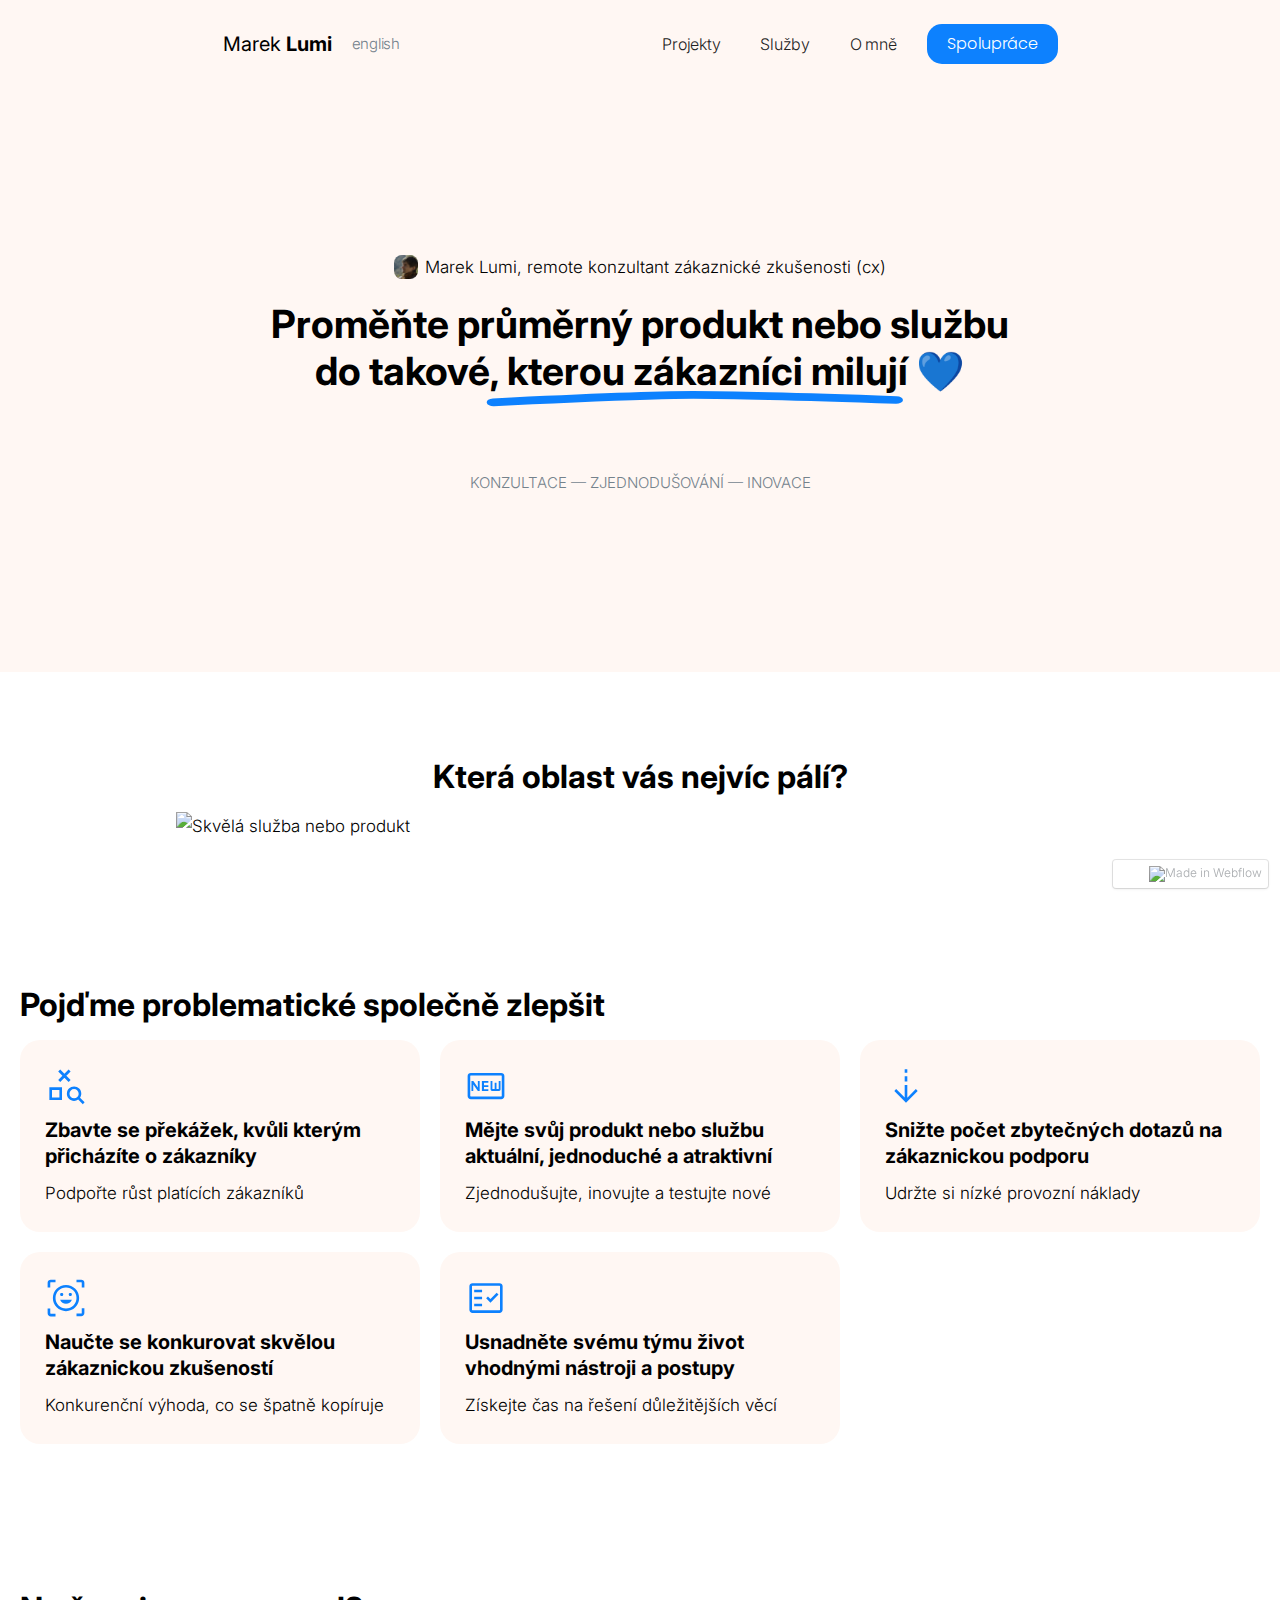
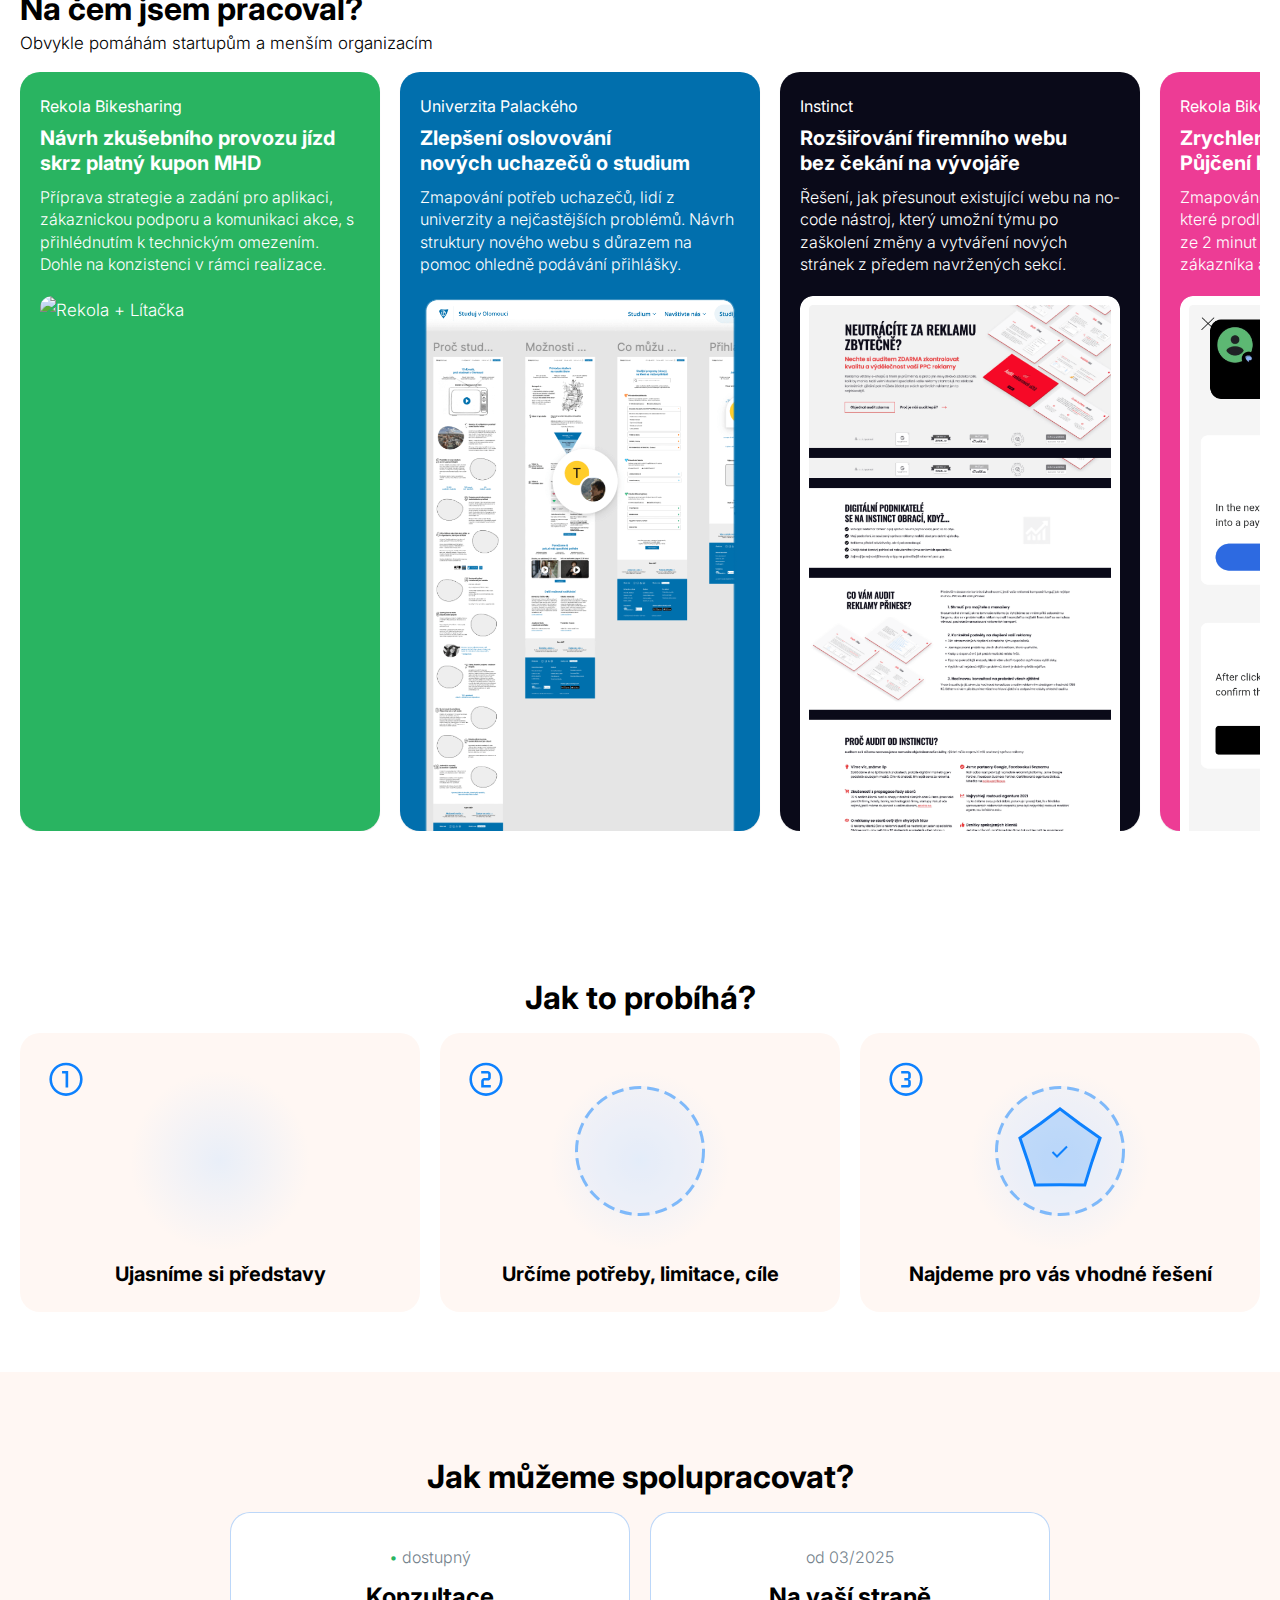
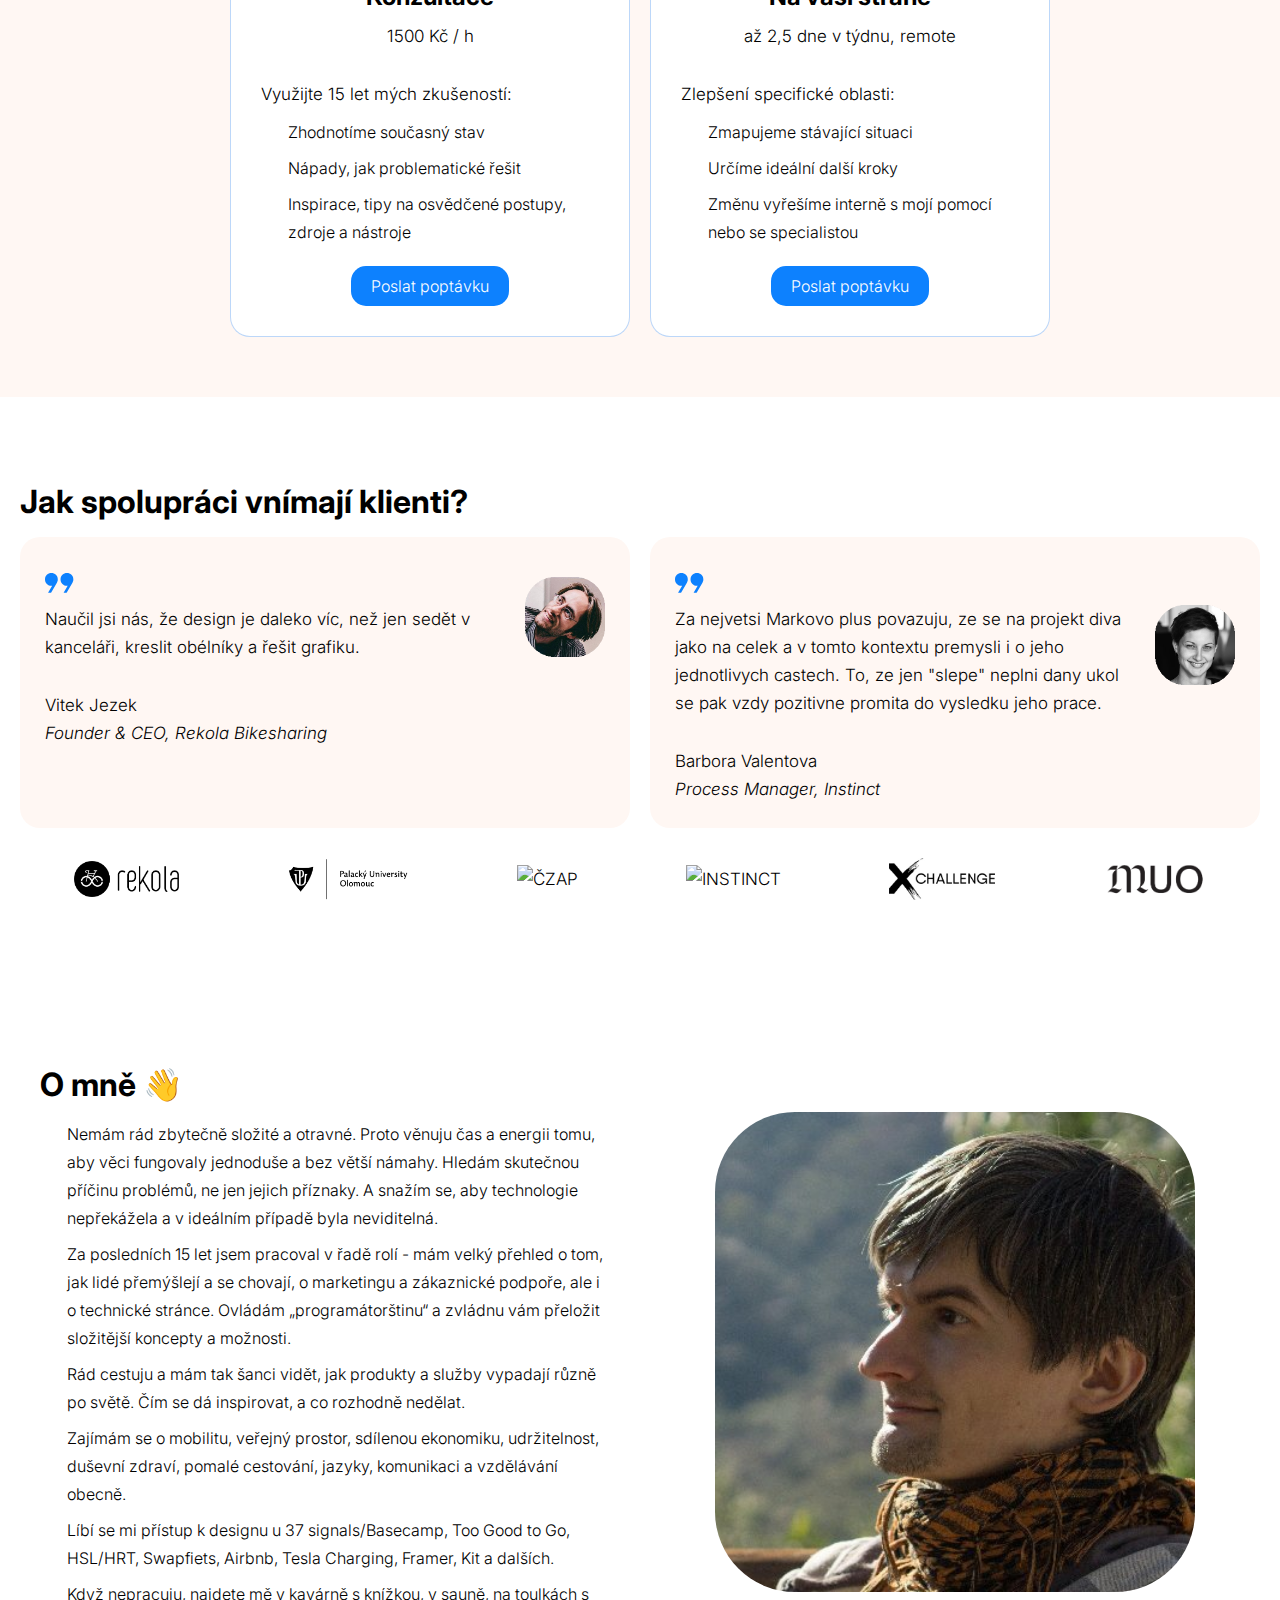
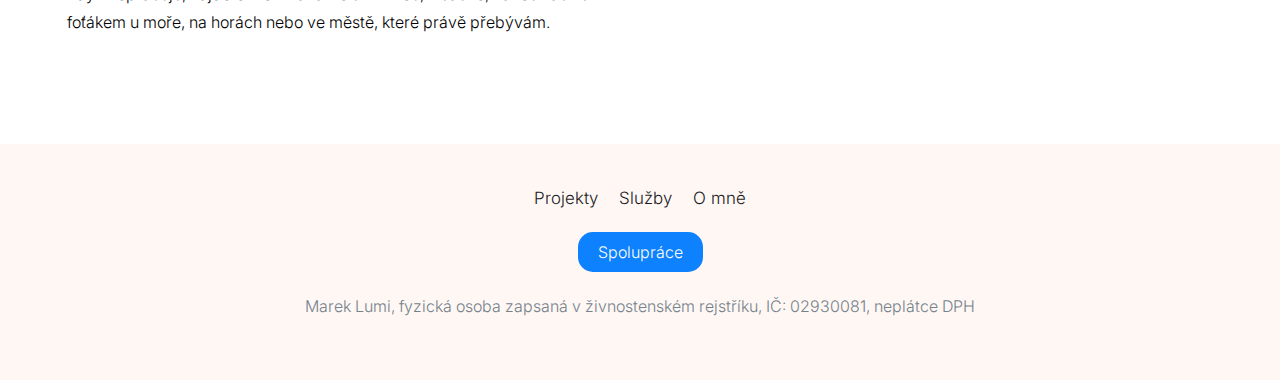
==== commit 26f52026: "New site test" ====
--- a/cs.html
+++ b/cs.html
@@ -1,104 +1,253 @@
 <!DOCTYPE html>
-<html data-wf-page="5eabee0523d8e224170e5a14" data-wf-site="5e246a41b966d9ac808bbe21" class="w-mod-js wf-montserrat-n1-active wf-montserrat-i1-active wf-montserrat-n2-active wf-montserrat-i2-active wf-montserrat-n3-active wf-montserrat-i3-active wf-montserrat-n4-active wf-montserrat-i4-active wf-montserrat-n5-active wf-montserrat-i5-active wf-montserrat-n6-active wf-montserrat-i6-active wf-montserrat-n7-active wf-montserrat-i7-active wf-montserrat-n8-active wf-montserrat-i8-active wf-montserrat-n9-active wf-montserrat-i9-active wf-varelaround-n4-active wf-poppins-n4-active wf-poppins-n5-active wf-active"><head><meta http-equiv="Content-Type" content="text/html; charset=UTF-8"><style>.wf-force-outline-none[tabindex="-1"]:focus{outline:none;}</style><title>Designer Marek Lumi</title><meta content="Designer Marek Lumi" property="og:title"><meta content="https://screenshots.webflow.com/sites/5e246a41b966d9ac808bbe21/20200330093921_103e61c42b38cb3cf4775d3fbb3a8ec0.png" property="og:image"><meta content="Designer Marek Lumi" property="twitter:title"><meta content="https://screenshots.webflow.com/sites/5e246a41b966d9ac808bbe21/20200330093921_103e61c42b38cb3cf4775d3fbb3a8ec0.png" property="twitter:image"><meta content="width=device-width, initial-scale=1" name="viewport"><meta content="Webflow" name="generator"><link href="./cs_files/mareklumi.webflow.d378e27b3.css" rel="stylesheet" type="text/css"><link href="https://fonts.googleapis.com/" rel="preconnect"><link href="https://fonts.gstatic.com/" rel="preconnect" crossorigin="anonymous"><script type="text/javascript" async="" src="./cs_files/js"></script><script src="./cs_files/webfont.js" type="text/javascript"></script><link rel="stylesheet" href="./cs_files/css" media="all"><script type="text/javascript">WebFont.load({  google: {    families: ["Montserrat:100,100italic,200,200italic,300,300italic,400,400italic,500,500italic,600,600italic,700,700italic,800,800italic,900,900italic","Varela Round:400","Poppins:regular,500:latin-ext,latin"]  }});</script><!--[if lt IE 9]><script src="https://cdnjs.cloudflare.com/ajax/libs/html5shiv/3.7.3/html5shiv.min.js" type="text/javascript"></script><![endif]--><script type="text/javascript">!function(o,c){var n=c.documentElement,t=" w-mod-";n.className+=t+"js",("ontouchstart"in o||o.DocumentTouch&&c instanceof DocumentTouch)&&(n.className+=t+"touch")}(window,document);</script><link href="https://uploads-ssl.webflow.com/5e246a41b966d9ac808bbe21/5e7ca008e28abc45ae54d797_favicon.png" rel="shortcut icon" type="image/x-icon"><link href="https://uploads-ssl.webflow.com/5e246a41b966d9ac808bbe21/5e7ca00ac750e230809a5abb_webclip.png" rel="apple-touch-icon"><script async="" src="./cs_files/js(1)"></script><script type="text/javascript">window.dataLayer = window.dataLayer || [];function gtag(){dataLayer.push(arguments);}gtag('js', new Date());gtag('config', 'UA-60144036-1', {'anonymize_ip': false});</script><style type="text/css">
-@font-face {
-  font-weight: 400;
-  font-style:  normal;
-  font-family: circular;
-
-  src: url('chrome-extension://liecbddmkiiihnedobmlmillhodjkdmb/fonts/CircularXXWeb-Book.woff2') format('woff2');
-}
-
-@font-face {
-  font-weight: 700;
-  font-style:  normal;
-  font-family: circular;
-
-  src: url('chrome-extension://liecbddmkiiihnedobmlmillhodjkdmb/fonts/CircularXXWeb-Bold.woff2') format('woff2');
-}</style></head><body class="body" data-new-gr-c-s-check-loaded="14.1110.0" data-gr-ext-installed=""><div data-collapse="small" data-animation="default" data-duration="400" data-doc-height="1" data-easing="ease" data-easing2="ease" role="banner" class="navbar w-nav"><div class="container-3 w-container"><a href="/" class="brand w-nav-brand" aria-label="home"><div class="text-logo">Marek<strong>Lumi</strong></div></a><nav role="navigation" class="nav-menu w-nav-menu"><a href="https://calendly.com/mareklumi/30min" target="_blank" class="nav-link nav-link-btn w-nav-link" style="max-width: 940px;">Naplánovat schůzku</a><a href="/" class="nav-link w-nav-link" style="max-width: 940px;">/en/</a></nav><div class="w-nav-button" style="-webkit-user-select: text;" aria-label="menu" role="button" tabindex="0" aria-controls="w-nav-overlay-0" aria-haspopup="menu" aria-expanded="false"><div class="w-icon-nav-menu"></div></div></div><div class="w-nav-overlay" data-wf-ignore="" id="w-nav-overlay-0"></div></div><header class="section-hero wf-section"><div class="hero-container w-container"><h1 class="h1">Odhalím a vyřeším nedostatky,<br>které vás zbytečně stojí čas, peníze a zákazníky</h1><div class="hero-text">UX — design služeb — zjednodušování a inovace</div><div class="logos"><img src="./cs_files/5e7dedda0208525cb6804e4d_logo-rekola.jpg" alt="" class="client-logo-image"><img src="./cs_files/5e7dee050bdc6d5d6d4ea1a3_logo-noc-vedcu.jpg" alt="" class="client-logo-image"><img src="./cs_files/5f2c166203c112a2235030d7_logo-cap.jpg" sizes="(max-width: 479px) 68.0234375px, 95.234375px" srcset="https://uploads-ssl.webflow.com/5e246a41b966d9ac808bbe21/5f2c166203c112a2235030d7_logo-cap-p-500.jpeg 500w, https://uploads-ssl.webflow.com/5e246a41b966d9ac808bbe21/5f2c166203c112a2235030d7_logo-cap-p-1080.jpeg 1080w, https://uploads-ssl.webflow.com/5e246a41b966d9ac808bbe21/5f2c166203c112a2235030d7_logo-cap.jpg 1200w" alt="" class="client-logo-image"><img src="./cs_files/5e7dedf2020852f269804e9c_logo-redbull.jpg" alt="" class="client-logo-image"><img src="./cs_files/5e7dede80bdc6d7be24ea178_logo-x-challenge.jpg" alt="" class="client-logo-image"><img src="./cs_files/5e7dee1e60bd8ba8a6851c94_logo-instinct.jpg" sizes="(max-width: 479px) 67.015625px, 93.8203125px" srcset="https://uploads-ssl.webflow.com/5e246a41b966d9ac808bbe21/5e7dee1e60bd8ba8a6851c94_logo-instinct-p-500.jpeg 500w, https://uploads-ssl.webflow.com/5e246a41b966d9ac808bbe21/5e7dee1e60bd8ba8a6851c94_logo-instinct-p-800.jpeg 800w, https://uploads-ssl.webflow.com/5e246a41b966d9ac808bbe21/5e7dee1e60bd8ba8a6851c94_logo-instinct.jpg 1024w" alt="" class="client-logo-image"></div></div></header><div id="sluzby" class="section-services section-inverse wf-section"><div class="section-container w-container"><h2 class="h2 text-center">Používání vašich produktů a služeb<br>může být příjemný zážitek!</h2><div class="columns-2 w-row"><div class="column-services w-col w-col-6 w-col-small-small-stack"><img src="./cs_files/5f2bc20c9b89adf047a6c59d_meeting.png" width="50" alt="" class="icon-service"><h3 class="heading-4">Poradenství</h3><ul role="list" class="project-list"><li>Získejte čerstvý pohled na své počínání</li><li>Pomůžu s hledáním skutečných příčin problémů</li><li>Předám vám know-how, postupy a tipy na nástroje</li><li>Ukážu vám, jak nad produkty a službami přemýšlet</li></ul></div><div class="column-services w-col w-col-6 w-col-small-small-stack"><img src="./cs_files/5f2bc788e11b964738e6b843_genealogy.png" width="50" alt="" class="icon-service"><h3 class="heading-4">Návrh řešení<br></h3><ul role="list" class="project-list"><li>Pomůžu najít řešení problémů, které vás trápí</li><li>Zformuju myšlenky do konkrétních návrhů</li><li>Připravím plán, jak změny postupně realizovat</li><li>A jak sledovat jejich fungování a dopad</li></ul></div></div><div class="text-block-5 above-heading text-center">mé vědomosti a dovednosti většinou využívají startupy a menší organizace</div></div></div><div id="sluzby" class="section-services wf-section"><div class="section-container w-container"><h2 class="h2">Budu vám k ruce, když&nbsp;potřebujete...</h2><div class="columns-2 w-row"><div class="column-services w-col w-col-6 w-col-small-small-stack"><img src="./cs_files/5e7cbc6b6c7b7bb52d907c62_innovation.png" width="50" alt="" class="icon-service"><div class="text-block-5 above-heading">zjednodušování a Inovace</div><h3 class="heading-4">Zlepšit zastaralé a složité,<br>snížit dotazy a nepochopení<br></h3><p class="paragraph">Zmapuji věci, co komplikují váš další rozvoj a hází klacky pod nohy vašim zákazníkům nebo zaměstnancům. A navrhnu, co s tím udělat.</p></div><div class="column-services w-col w-col-6 w-col-small-small-stack"><img src="./cs_files/5e7cbc0e72277832397dfa82_audit.png" width="50" alt="" class="icon-service"><div class="text-block-5 above-heading">audit, mapování a poradenství</div><h3 class="heading-4">Odhalit problémy a příležitosti,<br>jak ušetřit nebo zvýšit příjmy</h3><p class="paragraph">Pomůžu najít frustrující a slepé uličky, chybějící informace a místa, kde ztrácíte zákazníky na webu, v&nbsp;aplikaci, ale i offline.</p></div></div><div class="w-row"><div class="column-services w-col w-col-6"><img src="./cs_files/5e7cbc9ee28abc7228557b1b_strategy.png" width="50" alt="" class="icon-service"><div class="text-block-5 above-heading">workshopy a Strategie</div><h3 class="heading-4">Vytyčit další směřování,<br>shodnout se na prioritách</h3><p class="paragraph">Pomůžu vám pojmenovat další kroky. Ze spousty nápadů a seznamů práce vybrat to hlavní a&nbsp;sladit se v rámci vašeho týmu.</p></div><div class="column-services w-col w-col-6"><img src="./cs_files/5e7cbbb4fa9d5716eff869b1_prototype.png" width="50" alt="" class="icon-service"><div class="text-block-5 above-heading">návrh řešení</div><h3 class="heading-4">Rozpracovat nápady<br>do konkrétní podoby</h3><p class="paragraph">Aby si je všichni uměli představit, šlo je připomínkovat a ověřit. Rychle a levně. A následně realizovat s minimem předělávání.</p></div></div></div></div><div id="projekty" class="section-projects section-inverse wf-section"><div class="w-container"><h2 class="h2">Příklady projektů, které jsem řešil</h2><div class="w-row"><div class="w-col w-col-6"><a href="/cs.html#rekola" class="project-card w-inline-block"><img src="./cs_files/5f33bb2c7b5f57eceba3c3d7_tile-rekola.jpg" height="" alt="" class="project-image"><h3 class="heading-4">Zlepšování služby sdílených kol</h3></a></div><div class="w-col w-col-6"><a href="/cs.html#xchallenge" class="project-card w-inline-block"><img src="./cs_files/5f33bbcd8fa5cb7d3a792151_tile-xchallenge.jpg" height="" alt="" class="project-image"><h3 class="heading-4">Zadání pro&nbsp;zážitkovou aplikaci</h3></a></div></div><div class="w-row"><div class="w-col w-col-6"><a href="/cs.html#muzeum" class="project-card w-inline-block"><img src="./cs_files/5f33bc1de02188b86172748d_tile-muo.jpg" height="" width="230" alt="" class="project-image"><h3 class="heading-4">Zmapování nedostatků v muzeu</h3></a></div><div class="w-col w-col-6"><a href="/cs.html#terapie" class="project-card w-inline-block"><img src="./cs_files/5f33bc823267cbbc9016c922_tile-terapie.jpg" height="" alt="" class="project-image"><h3 class="heading-4">Návrh fungování online terapie</h3></a></div></div></div></div><div id="reference" class="section-testimonials wf-section"><div class="w-container"><h2 class="h2 text-center">Jak klienti spolupráci hodnotí?</h2><div data-delay="4000" data-animation="slide" class="slider w-slider" data-autoplay="false" data-easing="ease" data-hide-arrows="false" data-disable-swipe="false" data-autoplay-limit="0" data-nav-spacing="3" data-duration="500" data-infinite="true" role="region" aria-label="carousel"><div class="w-slider-mask" id="w-slider-mask-0"><div class="w-slide" aria-label="1 of 5" role="group" style="transform: translateX(0px); opacity: 1;"><div class="w-row"><div class="slider-image w-clearfix w-col w-col-3"><img src="./cs_files/5e778ae7c78e1c8217b875db_vitek-jezek.png" alt="" class="quote-photo"></div><div class="column-9 w-col w-col-9"><p class="quote-text">“Naučil jsi nás, že design je daleko víc, než jen sedět v&nbsp;kanceláři, kreslit wireframy a řešit grafiku.”</p><div class="quote-name">Vítek Ježek</div><p class="quote-role">CEO a zakladatel, Rekola Bikesharing<br><strong>‍</strong>vitek.jezek@rekola.cz</p></div></div></div><div class="w-slide" aria-label="2 of 5" role="group" aria-hidden="true" style="transform: translateX(0px); opacity: 1;"><div class="w-row" aria-hidden="true"><div class="slider-image w-clearfix w-col w-col-3" aria-hidden="true"><img src="./cs_files/5e779931cdc6be2a9b05f723_bara-valentova.png" alt="" class="quote-photo" aria-hidden="true"></div><div class="column-10 w-col w-col-9" aria-hidden="true"><p class="quote-text" aria-hidden="true">“Za nejvetsi Markovo plus povazuju, ze se na projekt diva jako na celek a v tomto kontextu premysli i o jeho jednotlivych castech. To, ze jen "slepe" neplni dany ukol se pak vzdy pozitivne promita do vysledku jeho prace.”</p><div class="quote-name" aria-hidden="true">Bára Valentová</div><p class="quote-role" aria-hidden="true">projektová manažerka, Inspiro</p></div></div></div><div class="w-slide" aria-label="3 of 5" role="group" aria-hidden="true" style="transform: translateX(0px); opacity: 1;"><div class="w-row" aria-hidden="true"><div class="slider-image w-clearfix w-col w-col-3" aria-hidden="true"><img src="./cs_files/5e7799311ede369816b9851e_jitrenka-navratilova.png" alt="" class="quote-photo" aria-hidden="true"></div><div class="column-11 w-col w-col-9" aria-hidden="true"><p class="quote-text" aria-hidden="true">“Ještě jednou podotýkám radost, kterou mi spolupráce s tebou přinesla. Klobouk dolů. Jsi opravdu profík a já budu doufat, že se pracovně ještě někdy setkáme .”</p><div class="quote-name" aria-hidden="true">Jitřenka Navrátilová</div><p class="quote-role" aria-hidden="true">národní koordinátor, Noc vědců<br aria-hidden="true">koordinator@noc-vedcu.cz</p></div></div></div><div class="w-slide" aria-label="4 of 5" role="group" aria-hidden="true" style="transform: translateX(0px); opacity: 1;"><div class="w-row" aria-hidden="true"><div class="slider-image w-clearfix w-col w-col-3" aria-hidden="true"><img src="./cs_files/5e7799324c71bdbf0645824b_tomas-kasal.png" alt="" class="quote-photo" aria-hidden="true"></div><div class="column-12 w-col w-col-9" aria-hidden="true"><p class="quote-text" aria-hidden="true">“Spolupráce s Markem byla pružná a skvělá. Udělal toho pro nás víc, než jsme se původně domlouvali, za což mu děkuji.”</p><div class="quote-name" aria-hidden="true">Tomáš Kasal</div><p class="quote-role" aria-hidden="true">marketing a PR, Muzeum umění Olomouc<br aria-hidden="true">kasal@muo.cz</p></div></div></div><div class="w-slide" aria-label="5 of 5" role="group" aria-hidden="true" style="transform: translateX(0px); opacity: 1;"><div class="w-row" aria-hidden="true"><div class="slider-image w-clearfix w-col w-col-3" aria-hidden="true"><img src="./cs_files/5e7799324c71bd138545824a_lukas-novak.png" alt="" class="quote-photo" aria-hidden="true"></div><div class="column-13 w-col w-col-9" aria-hidden="true"><p class="quote-text" aria-hidden="true">“Marek je profesionál, který se rychle dokáže vcítit do role různých typů uživatelů a tak neustále přichází s neotřelými nápady pro lepší aplikace.”</p><div class="quote-name" aria-hidden="true">Lukáš Novák</div><p class="quote-role" aria-hidden="true">vývojář aplikací, freelance<br aria-hidden="true">jsem@novaklukas.cz</p></div></div></div><div aria-live="off" aria-atomic="true" class="w-slider-aria-label" data-wf-ignore=""></div></div><div class="left-arrow w-slider-arrow-left" role="button" tabindex="0" aria-controls="w-slider-mask-0" aria-label="previous slide"><div class="icon-2 w-icon-slider-left"></div></div><div class="w-slider-arrow-right" role="button" tabindex="0" aria-controls="w-slider-mask-0" aria-label="next slide"><div class="icon w-icon-slider-right"></div></div><div class="slide-nav w-slider-nav w-round"><div class="w-slider-dot w-active" data-wf-ignore="" aria-label="Show slide 1 of 5" aria-pressed="true" role="button" tabindex="0" style="margin-left: 3px; margin-right: 3px;"></div><div class="w-slider-dot" data-wf-ignore="" aria-label="Show slide 2 of 5" aria-pressed="false" role="button" tabindex="-1" style="margin-left: 3px; margin-right: 3px;"></div><div class="w-slider-dot" data-wf-ignore="" aria-label="Show slide 3 of 5" aria-pressed="false" role="button" tabindex="-1" style="margin-left: 3px; margin-right: 3px;"></div><div class="w-slider-dot" data-wf-ignore="" aria-label="Show slide 4 of 5" aria-pressed="false" role="button" tabindex="-1" style="margin-left: 3px; margin-right: 3px;"></div><div class="w-slider-dot" data-wf-ignore="" aria-label="Show slide 5 of 5" aria-pressed="false" role="button" tabindex="-1" style="margin-left: 3px; margin-right: 3px;"></div></div></div></div></div><div id="sluzby" class="section-services section-inverse wf-section"><div class="section-container w-container"><h2 class="h2">Můžete se na mě spolehnout</h2><div class="columns-2 w-row"><div class="column-services w-col w-col-6 w-col-small-small-stack"><h3 class="heading-list w-clearfix"><strong class="dot">• </strong>Vždy držím termíny, průběžně komunikuji <br>a vše vám srozumitelně vysvětlím</h3></div><div class="column-services w-col w-col-6 w-col-small-small-stack"><h3 class="heading-list w-clearfix"><strong class="dot">•</strong>Rozumím si s dalšími obory jako je<br>IT, marketing, analytika...<br></h3></div></div><div class="columns-2 w-row"><div class="column-services w-col w-col-6 w-col-small-small-stack"><h3 class="heading-list w-clearfix"><strong class="dot">• </strong>Neustále se vzdělávám, rád hledám <br>rychlejší postupy a zkouším nové nástroje</h3></div><div class="column-services w-col w-col-6 w-col-small-small-stack"><h3 class="heading-list w-clearfix"><strong class="dot">•</strong>Mám na prvním místě etiku<br>a pozitivní dopad navrhovaného řešení <br></h3></div></div><div class="columns-2 w-row"><div class="column-services w-col w-col-6 w-col-small-small-stack"><h3 class="heading-list w-clearfix"><strong class="dot">•</strong>Jsem samostatný a proaktivní, <br>budu bránit funkční výsledek</h3></div><div class="column-services w-col w-col-6 w-col-small-small-stack"><h3 class="heading-list w-clearfix"><strong class="dot">•</strong>Budu na vás mít prostor: pracuji vždy<br>jen na pár vybraných zakázkách<br></h3></div></div></div></div><div id="sluzby" class="section-services wf-section"><div class="section-container w-container"><h2 class="h2">Jak spolupráce probíhá?</h2><div class="w-row"><div class="w-col w-col-4"><h3 class="heading-4">1. Zavoláme si</h3><p class="paragraph">Spojíme se na&nbsp;30&nbsp;min přes videohovor a&nbsp;probereme vaši situaci a možnosti.</p></div><div class="w-col w-col-4"><h3 class="heading-4">2. Poznám vás</h3><p class="paragraph">A vaše zákazníky, možnosti a&nbsp;limitace, abych dobře poznal "hřiště, na kterém se hraje".</p></div><div class="w-col w-col-4"><h3 class="heading-4">3. Dáme se do práce</h3><p class="paragraph">Zjistím příležitosti, navrhnu řešení a předám info, jak jej realizovat a vyhodnocovat.</p></div></div></div></div><div id="kontakt" class="section-contact wf-section"><div class="text-white w-container"><img src="./cs_files/5e7cbce52bee9c85de752a1f_email.png" width="50" alt="" class="image-7"><h2 class="h1 h1-contact">Pojďme to nezávazně probrat!</h2><a href="https://calendly.com/mareklumi/30min" target="_blank" class="link">Naplánovat schůzku</a><div class="text-block-6 text-block-smaller"><span><br>Zatím nic k řešení nemáte?<br>‍</span><a href="https://www.linkedin.com/in/mareklumi/" target="_blank" class="link-4"><span>Propojme se na LinkedInu</span></a><span><br>a třeba se něco objeví v budoucnu :)</span></div></div></div><div id="sluzby" class="section-services wf-section"><div class="section-container w-container"><h2 class="h2">Spolupráce podrobněji</h2><div class="columns-2 w-row"><div class="column-services w-col w-col-6 w-col-small-small-stack"><h3 class="heading-list">Jak probíhá první nezávazná schůzka?</h3><p class="paragraph">Online jako 30 min <a href="https://calendly.com/mareklumi/30min" target="_blank" class="link-7">videohovor</a> přes platformu Whereby. Bezplatně. Pošlu vám odkaz, přes který se spojíme. Probereme vaši situaci a možnosti, jak je možné mě zapojit.</p></div><div class="column-services w-col w-col-6 w-col-small-small-stack"><h3 class="heading-list">Odkud můžete pracovat?</h3><p class="paragraph">Odkudkoliv. Mám bohaté zkušenosti s prací na dálku. Jsem z Prahy a rád se za vámi zastavím nebo se potkám na dobrou kávu osobně, pokud to projektu pomůže. Po dohodě dojedu i po ČR.</p></div></div><div class="columns-2 w-row"><div class="column-services w-col w-col-6 w-col-small-small-stack"><h3 class="heading-list">Jak moc se do projektu zapojíte?</h3><p class="paragraph">K cíli vždy vede několik cest. Doporučím možnosti a dohodneme se, kolik do projektu chcete investovat a čeho dosáhnout. Můžu být spíš v roli poradce a práci nechat na vašich lidech, nebo se naopak (i s dalšími) zapojit více.</p></div><div class="column-services w-col w-col-6 w-col-small-small-stack"><h3 class="heading-list">Jaké nástroje používáte?</h3><p class="paragraph">Umím se přizpůsobit tomu, co již používáte vy. Rád využívám Google aplikace, projekty řídím skrz Trello/Basecamp. Online workshopy přes nástěnku Miro. Řešení navrhuji ve Figmě a můžu ho pomoct postavit bez vývojářů (Webflow atd.). </p></div></div><div class="columns-2 w-row"><div class="column-services w-col w-col-6 w-col-small-small-stack"><h3 class="heading-list">Jaké projekty upřednostňujete?</h3><p class="paragraph">Jsou mi blízké dlouhodobější spolupráce a projekty s jasnou vizí a misí, které se nebojí měnit zažité pořádky, mají pozitivní dopad na společnost a vytváří přidanou hodnotu. Naopak se vyhýbám těm, co přínosné nejsou nebo se dělají jen "do šuplíku".</p></div><div class="column-services w-col w-col-6 w-col-small-small-stack"><h3 class="heading-list">Jak funguje "postupné" řešení?</h3><p class="paragraph">Vždy se snažím, aby se řešení co nejdříve realizovalo. Pokud jde o větší projekt, snažím se ho rozpadnout na části a "spouštět" je postupně. Můžeme tak flexibilně reagovat na zpětnou vazbu, řešení zlepšovat, a vy nemusíte na výsledky čekat dlouhé měsíce.</p></div></div><div class="columns-2 w-row"><div class="column-services w-col w-col-6 w-col-small-small-stack"><h3 class="heading-list">Co se dá stihnout za den, týden, měsíc?</h3><p class="paragraph">Jen orientačně, vždy záleží na rozsahu a nastavení vašeho fungování: Za den se můžeme probrat, jak na tom jste, vaše cíle a jaké jsou možné směry, jak danou věc řešit. Sladit priority skrz workshop. Za týden můžeme nasadit a nastavit měřící nástroje. Nebo zmapovat nedostatky vybrané části služby a shodnout se na tom, co řešit nejdříve. Nebo navrhnout a ověřit jednodušší stránku, funkcionalitu nebo experiment. Za měsíc vybranou oblast prozkoumat víc do hloubky, navrhnout a doladit řešení. Řešení více souvisejícíh problémů nebo rozsáhlejší část produktu/služby je na déle.</p></div><div class="column-services w-col w-col-6 w-col-small-small-stack"><h3 class="heading-list">Co očekáváte od nás?</h3><p class="paragraph">Otevřenost se dívat na věci z různých úhlů pohledu skrz zákazníky, data i zaměstnance. Držení dohodnutých termínů a zodpovídání dotazů v dohodnutém čase, včasné dodání potřebných informací, podkladů nebo třeba poskytnutí času některých zaměstnanců. Spoluúčast na hledání řešení: Já znám dobře postupy a metody, vy jste experty na to, co děláte. Delegovat celou věc jen na mě tak není možné. Rád bych si taky občas řekl, co nám na spolupráci funguje a co bychom mohli zlepšit, aby šlapala ještě lépe.</p></div></div><div class="columns-2 w-row"><div class="column-services w-col w-col-6 w-col-small-small-stack"><h3 class="heading-list">Na kolik spolupráce vyjde?</h3><p class="paragraph">Běžná hodina práce je za 1200 Kč. Větší spolupráce dohodneme individuálně. Spolupráce je na fakturu, se zálohou předem a následně platbami vždy po předání dohodnutých částí. Nejsem plátce DPH.</p></div><div class="column-services w-col w-col-6 w-col-small-small-stack"></div></div><h3 class="heading-list text-center">Máte další otázky? <a href="mailto:marek.lumi@icloud.com?subject=Dotaz%20ke%20spolupr%C3%A1ci" class="link-5">Nebojte se zeptat</a></h3></div></div><div class="section-blog wf-section"><div class="w-container"><h2 class="h2 text-center">Porozumějte roli designu víc skrz design tipy</h2><div class="w-row"><div class="w-col w-col-6"><a href="/cs.html#" class="w-inline-block"><img src="./cs_files/5f33bb2c7b5f57eceba3c3d7_tile-rekola.jpg" height="" width="150" alt="" class="project-image"><h3 class="heading-list">Digitalizace není o převedení starého 1:1</h3></a></div><div class="w-col w-col-6"><a href="/cs.html#" class="w-inline-block"><img src="./cs_files/5f33bb2c7b5f57eceba3c3d7_tile-rekola.jpg" height="" alt="" class="project-image"><h3 class="heading-list">Určete si, v čem NEbudete dobří</h3></a></div></div></div></div><footer class="section-footer wf-section"><div class="w-container"><img src="./cs_files/5e778c0c1ede361319b9344b_marek-lumi.png" width="91" alt="" class="image-6"><div class="text-block-8">Marek Lumi, fyzická osoba zapsaná v živnostenském rejstříku, IČ: 02930081<br></div><div class="social"><a href="https://www.linkedin.com/in/mareklumi/" target="_blank" class="social-link w-inline-block"><img src="./cs_files/5f33a9058fa5cbcf4478ee51_linkedin.png" width="36" alt="" class="social-image"></a><a href="https://twitter.com/mareklumi" target="_blank" class="social-link w-inline-block"><img src="./cs_files/5f33a911947c8abac836ee9a_twitter.png" width="36" alt="" class="social-image"></a><a href="https://instagram.com/mareklumi.design" target="_blank" class="social-link w-inline-block"><img src="./cs_files/5f33a91b32b3f127b58671c0_instagram-new.png" height="" width="36" alt="" class="social-image"></a></div></div><p class="paragraph-6">Icons by <a href="https://icons8.com/" target="_blank" class="link-3">Icons8</a></p></footer><div id="terapie" class="section-projects project-detail wf-section"><div class="w-container"><h1 class="h1">Návrh fungování online terapie</h1><p class="paragraph">Klient: Česká asociace pro psychoterapii</p><img src="./cs_files/5f33bc823267cbbc9016c922_tile-terapie.jpg" height="" alt="" class="project-image"><h3 class="heading-4">Projekt: Jak potřebným poskytnout terapii na dálku?</h3><p class="paragraph">Cíl: Navrhnout službu spojující dobrovolníky z řad certifikovaných terapeutů a lidi ve špatném psychyckém stavu kvůli karanténě skrz klasický hovor nebo zavolání přes Internet.<br><br>Jak jsem postupoval?</p><ul role="list" class="project-list"><li>Zmapoval jsem potřeby a obavy potenciálních klientů, možnosti zvažované technologie od IPEXu a možnosti terapeutů</li><li>Rozebrali jsme i okrajovější případy: jak se můžou připojit noví terapeuti nebo jak řešit zavolání mimo provozní dobu linky</li><li>Navrhnul jsem rozložení webu jako středobodu služby, ověřil ho s potenciálními uživateli a doplnil o podněty klienta<br></li></ul><p class="paragraph">Co jsem zjistil?</p><ul role="list" class="project-list"><li>Řada lidí měla ze služby obavy, projevil se u nich negativní postoj k&nbsp;terapii, který je ve společnosti zakořeněný ("Nejsem blázen")</li><li>Nebylo 100 % jasné, jak je to s účtováním, takže jsem informace lépe prezentoval, aby obava z placení nebyla překážkou k využití služby (terapie se neplatila, hovor dle klasického mobilního tarifu klienta ano)</li><li>Mimo provozní dobu linky fungovaly jiné krizové linky, ale jejich přehled i rozdělení na kraje bylo příliš složité (zvlášť pro někoho ve špatném psychickém stavu), na problém jsem upozornil, bohužel jsem do věci neměl možnost dále zasáhnout</li></ul><p class="paragraph">Výsledek</p><ul role="list" class="project-list"><li>Doporučil jsem na webu vynechat příliš odborné výrazy, doplnil jej o popis, co od průběhu prvního sezení čekat, jak se to s mlčenlivostí terapeutů apod., abychom minimalizovali obavy</li><li>Web jsem na základě návrhu postavil na platformě Webflow bez nutnosti vývojářů a grafika, jelikož jsme ho potřeboval co nejdříve a nebyl čas zapojovat další role</li><li>Další změny a rozvoj si pak už asociace řešila sama se svým webmasterem</li><li>Projekt zaznamenal přes 11 000 návštěv, zapojilo se do něj přes 200 psychoterapeutů, fungoval 49 dní a odbavil přes 800 hovorů</li></ul></div></div><div id="muzeum" class="section-projects project-detail wf-section"><div class="w-container"><h1 class="h1">Mapování nedostatků v muzeu</h1><p class="paragraph">Klient: Muzeum umění a arcidiecézní muzeum Olomouc</p><img src="./cs_files/5f33bc1de02188b86172748d_tile-muo.jpg" height="" width="230" alt="" class="project-image"><h3 class="heading-4">Projekt: Jak zkvalitnit návštěvu muzea?</h3><p class="paragraph">Cíl: Najít problémy problémy, co návštěvníky během návštěvy provází a příležitosti - co by šlo řešit lépe.<br><br>Jak jsem postupoval?</p><ul role="list" class="project-list"><li>Stanovil jsem si, co chci sledovat a prošel jsem si budovami muzea bez předchozího ohlášení "na vlastní kůži"</li><li>Pozoroval jsem návštěvníky (od vstupu do muzea po jeho opuštění), české i zahraniční, a provedl s nimi řadu polostrukturovaných rozhovorů<br></li><li>Provedl jsem sérii rozhovorů i se zaměstnanci, co jsou s návštěvníky nejvíce v kontaktu: Pokladní, ochranka, kustodi</li><li>S pomocí pokladních jsem mapoval, jací návštěvníci do muzea chodí a co je k návštěvě přimělo</li></ul><p class="paragraph">Co jsem například zjistil?</p><ul role="list" class="project-list"><li>Problémy s navigací v prostoru: Matoucí vstup do jedné z budov muzea, otevřené dveře se zahrazením vstupu nebo naopak zavřené dveře s povoleným vstupem (kvůli regulaci vlhkosti)</li><li>Pokladní fungují jako informátorky o budoucím programu, ale často nemají aktuální informace a návštěvníci jsou z toho frustrovaní</li><li>Popisy jednotlivých výstav jsou dosti malé, lidé s horším zrakem se musí k exponátům moc přibližovat, aby je přečetli, a spouští alarmy</li><li>Chybí podrobnější informace k exponátům, jediná možnost je si zakoupit publikaci před vstupem do muzea</li><li>Že dříve existoval audioprůvodce, ale zařízení s ním už nefungují</li><li>V budovách se nachází nejasné symboly, které mají komunikovat program pro děti nebo možnost se exponátu dotýkat, ale návštěvníci jim nerozumí</li></ul><div class="w-row"><div class="w-col w-col-6"><img src="./cs_files/5f3423646760b035eab66205_muo-icons.jpg" alt=""></div><div class="w-col w-col-6"><img src="./cs_files/5f3422803d7865511d910721_muo-app.png" alt=""></div></div><p>Nejasné symboly v prostorách a návrh audioprůvodce</p><p class="paragraph"><br>Výsledek</p><ul role="list" class="project-list"><li>Zjištění jsem zpracoval a předal i s doporučeními oddělení komunikace, aby je mohlo dále řešit</li><li>Dohodli jsme se na společném workshopu s kurátory muzea a konzultacích, které vedly k přesunu nahrávek z nefunkčních zařízení audioprůvodce do pilotní verze jednoduché webové aplikace pro běžné chytré telefony, která návštěvníkům bezplatně poskytuje podrobnosti k exponátům v audio i textové formě</li><li>Na základě používání muzeum zváží sofistikovanější muzejní aplikaci pro Android i iOS (jejich nákladnou výrobu rovnou bez znalosti zájmu návštěvníků jsem muzeu rozmluvil)</li></ul></div></div><div id="xchallenge" class="section-projects project-detail wf-section"><div class="w-container"><h1 class="h1">Zadání pro&nbsp;zážitkovou aplikaci</h1><p class="paragraph">Klient: Zážitková a cestovatelská platforma X-challenge<br></p><img src="./cs_files/5f33bbcd8fa5cb7d3a792151_tile-xchallenge.jpg" height="" alt="" class="project-image"><h3 class="heading-4">Projekt: Jaké jsou nutné části nové aplikace?</h3><p class="paragraph">Cíl: Zjistit potřeby účastníků a organizátorů a rozmyslet konkrétní obrazovky aplikace tak, aby ji bylo možné naprogramovat za 3 měsíce.<br><br>Jak jsem postupoval?</p><ul role="list" class="project-list"><li>S účastníky z loňského ročníku, organizátory a vývojáři jsem uspořádal několikahodinový workshop, skrz rozhovory a reálné příběhy z loňské akce jsem zjistil potřebné informace<br></li><li>S vývojáři a grafičkou jsme pak na dalším workshopu aplikaci rozkreslili na papír, v digitální podobě se pak dostala k loňským účastníkům, aby se zjistilo, jestli je vše srozumitelné</li><li>Následně jsem byl k dispozici na vzdálené konzultace během vývoje, když bylo potřeba řešit drobnosti, na které se doposud nemyslelo</li></ul><p class="paragraph">Co jsem zjistili?</p><ul role="list" class="project-list"><li>Potřeby, které nebyly na první pohled patrné: fungování aplikace offline; možnost uploadu fotky po částech, kvůli vypadávajícímu signálu na cestách; označování, které fotky můžou být použité na propagaci a které ne apod.</li><li>Že ne všechny potřeby během akce můžeme pokrýt, stanovili jsme tak priority, co musí být hotové a jaké funkce se případně odloží na další ročník</li></ul><p class="paragraph">Výsledek</p><ul role="list" class="project-list"><li>Aplikaci se podařilo v požadovaném čase realizovat pro iOS i Android</li><li>Stala se základem nejen původní akce, ale i celé řady navazujících</li></ul><img src="./cs_files/5f341f952b0404d006099ea7_xchallenge-app.png" sizes="(max-width: 479px) 100vw, (max-width: 767px) 92vw, 720px" srcset="https://uploads-ssl.webflow.com/5e246a41b966d9ac808bbe21/5f341f952b0404d006099ea7_xchallenge-app-p-500.png 500w, https://uploads-ssl.webflow.com/5e246a41b966d9ac808bbe21/5f341f952b0404d006099ea7_xchallenge-app.png 835w" alt=""><p>Screenshoty výsledné aplikace (grafiku jsem neřešil já)</p></div></div><div id="rekola" class="section-projects project-detail wf-section"><div class="w-container"><h1 class="h1">Rozvoj služby sdílených kol</h1><p class="paragraph">Klient: Služba sdílených kol Rekola<br>Ve spolupráci s externími grafiky a vývojáři</p><img src="./cs_files/5f33bb2c7b5f57eceba3c3d7_tile-rekola.jpg" height="" alt="" class="project-image"><h3 class="heading-4">Projekt: Jak službu srozumitelněji představit nováčkům?</h3><p class="paragraph">Cíl: Zvýšit počet registrací a počtu prvních jízd<br><br>Jak jsem postupoval?</p><ul role="list" class="project-list"><li>Pozoroval jsem nové a stávající uživatele v místech, kde byla dostupná kola k půjčení<br></li><li>Jako "neznalý" jsem si na místě nechal celou službu představit těmi, co už ji nějakou dobu používají a hledal jsem nesrovnalosti v pochopení</li><li>Sledoval jejich problémy při registraci a prvním půjčení a jízdě a strávil jsem nějaký čas na zákaznické podpoře<br></li><li>Analyzoval jsem každý krok registračního procesu i skrz analytiku a data systému (zahájení registrace, ověření platební karty, telefonu, proběhla 1. jízda?)</li></ul><p class="paragraph">Co jsem zjistil?</p><ul role="list" class="project-list"><li>Lidé kolo na ulici nepoznávají jako sdílené</li><li>V úvodu aplikace přeskakují info, jak služba funguje a pak jim chybí</li><li>Mate je registrace na webu, ale půjčování přes mobilní aplikaci</li><li>Jako začátečníci zatím neví, jaký tarif si zvolit a registraci tak nedokončí</li><li>Nerozumí, proč musí při registraci platit 1 Kč a zadávat telefonní číslo</li><li>Myslí si, že 15 minut zdarma platí jen pro první jízdu</li><li>Kolo si půjčují příliš složitě přes tlačítko hluboko v detailu kola, ne na obrazovce po otevření aplikace</li><li>Uživatelům při jízdě překážel zámek a netušili, co s ním, jejich představa byla, že jej nesmí na jízdu zamknout, jinak se změní kombinace</li></ul><p class="paragraph">Postupně jsem v 2 týdenních cyklech začal rozpracovávat řešení</p><ul role="list" class="project-list"><li>Na košík kola jsem nechal umístit základní informace o službě (které vyšly z dotazování a testování z desítkami lidí přímo na ulici: co to je, kde najdu víc infa, jak funguje aplikace, lákadlo na 15 minut zdarma), první verze byla vytištěná na papír a zalaminována, do budoucna se stala přímou součástí košíku</li><li>Přímo na ulici jsem také otestoval srozumitelnost nové znění sdělení "Každá jízda do 15 minut zdarma", namísto původního "Prvních 15 minut zdarma"</li><li>Registraci jsme z webu přesunuli přímo do aplikace</li><li>Už jsem nenutil uživatele si vybírat tarif a zvolili jim jednorázové platby za jídné jako základ s možností přechodu na tarif</li><li>Vysvětlil jsem, jak funguje platební brána a že 1 Kč je pro ověření, že karta funguje a že 1 Kč obratem vrátíme</li><li>A že telefonní číslo je jen pro případy, když je potřeba poslat upozornění o nevrácení nebo abychom ho mohli kontaktovat, pokud se mu s kolem něco přihodí</li><li>Na řídítka jsem s pomocí grafičky navrhnul výraznou samolepku "Před jízdou si sem zamkněte zámek", zkoušel jsem také info komunikovat přímo v aplikaci, ale zákazníci ho přehlíželi, jelikož telefon po půjčení kola rovnou odkládali do kapsy nebo kabelky</li></ul><img src="./cs_files/5f341fdea5baeb4a59f373da_rekola-basket.png" sizes="(max-width: 479px) 100vw, (max-width: 767px) 92vw, 720px" srcset="https://uploads-ssl.webflow.com/5e246a41b966d9ac808bbe21/5f341fdea5baeb4a59f373da_rekola-basket-p-500.png 500w, https://uploads-ssl.webflow.com/5e246a41b966d9ac808bbe21/5f341fdea5baeb4a59f373da_rekola-basket-p-800.png 800w, https://uploads-ssl.webflow.com/5e246a41b966d9ac808bbe21/5f341fdea5baeb4a59f373da_rekola-basket.png 820w" alt=""><p>Jedna z pilotních variant na košíku kola: laminátová deska přichycená v rozích</p><p class="paragraph"><br>Výsledek</p><ul role="list" class="project-list"><li>Navýšení počtu přímých přístupů na web a stažení aplikace díky informacím na košíku a jasnějšímu odlišení kola</li><li>Méně dotazů na fungování služby na zákaznickou podporu</li><li>Počet registrací vzrostl, včetně těch zcela dokončených (telefon, karta)</li><li>Během mého působení se základna zákazníků zvedla z 15 na 200 tisíc (zasahovaly do toho samozřejmě i další aktivity)</li></ul><div class="separator"></div><h3 class="heading-4">Projekt: Jak lidem urychlit vracení půjčeního kola?</h3><p class="paragraph">Cíl: Zkrátit dobu vracení prozatím beze změny typu zámku a získávat více fotografií umístění kola, aby zákaznická popora mohla řešit špatné parkování a kola nenarušovala veřejný prostor.<br><br>Jak jsem postupoval?</p><ul role="list" class="project-list"><li>Zmapoval jsem stávající řešení: ruční vyznačení polohy, nepovinné vyfocení na konci vrácení</li><li>Konzultoval nápady na řešení s vývojáři mobilních aplikací</li><li>Připravil jsem <a href="https://www.mareklumi.com/_projects/rekola-vraceni/" target="_blank" class="link-6">interaktivní návrh</a>, který jsem se stávajícími i novými uživateli testoval a několikrát jej vylepšoval</li><li>Návrh jsme ve velmi zjednodušení formě nasadili pro členy týmu, abychom zjistili, že nepřinese žádné neočekávané problémy</li></ul><img src="./cs_files/5f341fc85b9006c81f79e40c_rekola-return-old.png" sizes="(max-width: 991px) 100vw, 1008px" srcset="https://uploads-ssl.webflow.com/5e246a41b966d9ac808bbe21/5f341fc85b9006c81f79e40c_rekola-return-old-p-500.png 500w, https://uploads-ssl.webflow.com/5e246a41b966d9ac808bbe21/5f341fc85b9006c81f79e40c_rekola-return-old-p-800.png 800w, https://uploads-ssl.webflow.com/5e246a41b966d9ac808bbe21/5f341fc85b9006c81f79e40c_rekola-return-old.png 1032w" alt="" class="image-8"><p>Původní proces vrácení</p><p class="paragraph"><br>Po ověření rizik jsme se rozhodli, že nové vracení naprogramujeme</p><ul role="list" class="project-list"><li>Návrh a popis fungování jsem předal grafikovi a následně vývojářům a byl k dispozici na konzultace nepodchycených situací</li><li>Před spuštěním na základu uživatelů jsem provedl testování nové verze aplikace s 5 lidmi, které odhalilo, že jsme nepodchytili případ, když uživatel nepovolí přístup k fotoaparátu (zákazník tak neměl šanci kolo jenoduše vrátit)</li></ul><img src="./cs_files/5f34201f341cd5c12359669f_rekola-return-new.png" sizes="(max-width: 479px) 100vw, (max-width: 767px) 92vw, 720px" srcset="https://uploads-ssl.webflow.com/5e246a41b966d9ac808bbe21/5f34201f341cd5c12359669f_rekola-return-new-p-500.png 500w, https://uploads-ssl.webflow.com/5e246a41b966d9ac808bbe21/5f34201f341cd5c12359669f_rekola-return-new-p-800.png 800w, https://uploads-ssl.webflow.com/5e246a41b966d9ac808bbe21/5f34201f341cd5c12359669f_rekola-return-new.png 823w" alt=""><p>Nový návrh procesu vracení (vzhled není finální)</p><p class="paragraph"><br>Výsledek</p><ul role="list" class="project-list"><li>Většina uživatelů si nového vracení vůbec nevšimla (měli jsme obavy, že změna vracení se nebude zákazníkům líbit, i když je jednodušší)</li><li>Zkrátil jsem proces vracení z 8 obrazovek na 3</li><li>Víc jak 9 z 10 uživatelů nyní po jízdě pořizuje fotografii</li><li>Jako jeden z dalších projektů jsme postavili systém, který využil fotografií z&nbsp;vracení a pomáhal nováčky edukovat, jak správně parkovat</li></ul><div class="separator"></div><h3 class="heading-4">Další projekty v bodech</h3><ul role="list" class="project-list"><li>Zjednodušení ceníku s účtováním 15+45+15 minut na půlhodiny, zjištění vnímání ceny skrz dotazníky a data o půjčování, návrh a otestování pochopení nového ceníku a podílení se na definování komunikace změny s&nbsp;marketingovým týmem</li><li>Návrh řady experimentů: Skateboardy, paddleboardy, 24h tarif, mapka jízdy, Rekola pro firmy apod. (návrh, definování očekávání, začlenění funkcionality do platformy, pravidelné vyhodnocování, rozvoj nebo odstranění experimentu)</li><li>Pomoc zákaznické podpoře (zmapování příležitostí a návrh automatizace, šablon pro komunikaci apod.), aby zvládla navyšující se počet měst se stejným počtem lidí v týmu</li><li>Navržení nástrojů pro servis a redistribuci kol pomocí QR kódů na košících</li><li>Začlenění funkcionality výzvy 500 000 km s RedBullem do stávajících aplikací</li><li>Příprava platformy pro fungování ve&nbsp;Finsku</li></ul></div></div><script src="./cs_files/jquery-3.5.1.min.dc5e7f18c8.js" type="text/javascript" integrity="sha256-9/aliU8dGd2tb6OSsuzixeV4y/faTqgFtohetphbbj0=" crossorigin="anonymous"></script><script src="./cs_files/webflow.735690374.js" type="text/javascript"></script><div id="loom-companion-mv3" ext-id="liecbddmkiiihnedobmlmillhodjkdmb"><section id="shadow-host-companion"><template shadowrootmode="open"><div id="inner-shadow-companion"><div class="css-0" id="tooltip-mount-layer-companion"></div><style data-emotion="companion-global"></style><style data-emotion="companion" data-s=""></style><style>
-            
-    #inner-shadow-companion {
-      font-size: 100%;
-    }
-    #inner-shadow-companion {
-      font-family: circular, -apple-system, BlinkMacSystemFont, Segoe UI,
-        sans-serif;
-      color: var(--lns-color-body);
-      
-  font-size: var(--lns-fontSize-medium);
-  line-height: var(--lns-lineHeight-medium);
-;
-      font-feature-settings: 'ss08' on;
-    }
-
-    #inner-shadow-companion *,
-    #inner-shadow-companion *:before,
-    #inner-shadow-companion *:after {
-      box-sizing: border-box;
-    }
-
-    #inner-shadow-companion * {
-      -webkit-font-smoothing: antialiased;
-      -moz-osx-font-smoothing: grayscale;
-      letter-spacing: calc(0.6px - 0.05em);
-    }
-
-    
-    #inner-shadow-companion,
-    .theme-light,
-    [data-lens-theme="light"] {
-      --lns-color-primary: var(--lns-themeLight-color-primary);--lns-color-primaryHover: var(--lns-themeLight-color-primaryHover);--lns-color-primaryActive: var(--lns-themeLight-color-primaryActive);--lns-color-body: var(--lns-themeLight-color-body);--lns-color-bodyDimmed: var(--lns-themeLight-color-bodyDimmed);--lns-color-background: var(--lns-themeLight-color-background);--lns-color-backgroundHover: var(--lns-themeLight-color-backgroundHover);--lns-color-backgroundActive: var(--lns-themeLight-color-backgroundActive);--lns-color-backgroundSecondary: var(--lns-themeLight-color-backgroundSecondary);--lns-color-backgroundSecondary2: var(--lns-themeLight-color-backgroundSecondary2);--lns-color-overlay: var(--lns-themeLight-color-overlay);--lns-color-border: var(--lns-themeLight-color-border);--lns-color-focusRing: var(--lns-themeLight-color-focusRing);--lns-color-record: var(--lns-themeLight-color-record);--lns-color-recordHover: var(--lns-themeLight-color-recordHover);--lns-color-recordActive: var(--lns-themeLight-color-recordActive);--lns-color-info: var(--lns-themeLight-color-info);--lns-color-success: var(--lns-themeLight-color-success);--lns-color-warning: var(--lns-themeLight-color-warning);--lns-color-danger: var(--lns-themeLight-color-danger);--lns-color-dangerHover: var(--lns-themeLight-color-dangerHover);--lns-color-dangerActive: var(--lns-themeLight-color-dangerActive);--lns-color-backdrop: var(--lns-themeLight-color-backdrop);--lns-color-backdropDark: var(--lns-themeLight-color-backdropDark);--lns-color-disabledContent: var(--lns-themeLight-color-disabledContent);--lns-color-highlight: var(--lns-themeLight-color-highlight);--lns-color-disabledBackground: var(--lns-themeLight-color-disabledBackground);--lns-color-formFieldBorder: var(--lns-themeLight-color-formFieldBorder);--lns-color-formFieldBackground: var(--lns-themeLight-color-formFieldBackground);--lns-color-buttonBorder: var(--lns-themeLight-color-buttonBorder);--lns-color-upgrade: var(--lns-themeLight-color-upgrade);--lns-color-upgradeHover: var(--lns-themeLight-color-upgradeHover);--lns-color-upgradeActive: var(--lns-themeLight-color-upgradeActive);--lns-color-tabBackground: var(--lns-themeLight-color-tabBackground);--lns-color-discoveryBackground: var(--lns-themeLight-color-discoveryBackground);--lns-color-discoveryLightBackground: var(--lns-themeLight-color-discoveryLightBackground);--lns-color-discoveryTitle: var(--lns-themeLight-color-discoveryTitle);--lns-color-discoveryHighlight: var(--lns-themeLight-color-discoveryHighlight);
-    }
-
-    .theme-dark,
-    [data-lens-theme="dark"] {
-      --lns-color-primary: var(--lns-themeDark-color-primary);--lns-color-primaryHover: var(--lns-themeDark-color-primaryHover);--lns-color-primaryActive: var(--lns-themeDark-color-primaryActive);--lns-color-body: var(--lns-themeDark-color-body);--lns-color-bodyDimmed: var(--lns-themeDark-color-bodyDimmed);--lns-color-background: var(--lns-themeDark-color-background);--lns-color-backgroundHover: var(--lns-themeDark-color-backgroundHover);--lns-color-backgroundActive: var(--lns-themeDark-color-backgroundActive);--lns-color-backgroundSecondary: var(--lns-themeDark-color-backgroundSecondary);--lns-color-backgroundSecondary2: var(--lns-themeDark-color-backgroundSecondary2);--lns-color-overlay: var(--lns-themeDark-color-overlay);--lns-color-border: var(--lns-themeDark-color-border);--lns-color-focusRing: var(--lns-themeDark-color-focusRing);--lns-color-record: var(--lns-themeDark-color-record);--lns-color-recordHover: var(--lns-themeDark-color-recordHover);--lns-color-recordActive: var(--lns-themeDark-color-recordActive);--lns-color-info: var(--lns-themeDark-color-info);--lns-color-success: var(--lns-themeDark-color-success);--lns-color-warning: var(--lns-themeDark-color-warning);--lns-color-danger: var(--lns-themeDark-color-danger);--lns-color-dangerHover: var(--lns-themeDark-color-dangerHover);--lns-color-dangerActive: var(--lns-themeDark-color-dangerActive);--lns-color-backdrop: var(--lns-themeDark-color-backdrop);--lns-color-backdropDark: var(--lns-themeDark-color-backdropDark);--lns-color-disabledContent: var(--lns-themeDark-color-disabledContent);--lns-color-highlight: var(--lns-themeDark-color-highlight);--lns-color-disabledBackground: var(--lns-themeDark-color-disabledBackground);--lns-color-formFieldBorder: var(--lns-themeDark-color-formFieldBorder);--lns-color-formFieldBackground: var(--lns-themeDark-color-formFieldBackground);--lns-color-buttonBorder: var(--lns-themeDark-color-buttonBorder);--lns-color-upgrade: var(--lns-themeDark-color-upgrade);--lns-color-upgradeHover: var(--lns-themeDark-color-upgradeHover);--lns-color-upgradeActive: var(--lns-themeDark-color-upgradeActive);--lns-color-tabBackground: var(--lns-themeDark-color-tabBackground);--lns-color-discoveryBackground: var(--lns-themeDark-color-discoveryBackground);--lns-color-discoveryLightBackground: var(--lns-themeDark-color-discoveryLightBackground);--lns-color-discoveryTitle: var(--lns-themeDark-color-discoveryTitle);--lns-color-discoveryHighlight: var(--lns-themeDark-color-discoveryHighlight);
-    }
-  
-
-    
-    #inner-shadow-companion {
-      --lns-fontWeight-book:400;--lns-fontWeight-bold:700;--lns-unit:0.5rem;--lns-fontSize-small:calc(1.5 * var(--lns-unit, 8px));--lns-lineHeight-small:1.5;--lns-fontSize-body-sm:calc(1.5 * var(--lns-unit, 8px));--lns-lineHeight-body-sm:1.5;--lns-fontSize-medium:calc(1.75 * var(--lns-unit, 8px));--lns-lineHeight-medium:1.6;--lns-fontSize-body-md:calc(1.75 * var(--lns-unit, 8px));--lns-lineHeight-body-md:1.6;--lns-fontSize-large:calc(2.25 * var(--lns-unit, 8px));--lns-lineHeight-large:1.45;--lns-fontSize-body-lg:calc(2.25 * var(--lns-unit, 8px));--lns-lineHeight-body-lg:1.45;--lns-fontSize-xlarge:calc(3 * var(--lns-unit, 8px));--lns-lineHeight-xlarge:1.35;--lns-fontSize-heading-sm:calc(3 * var(--lns-unit, 8px));--lns-lineHeight-heading-sm:1.35;--lns-fontSize-xxlarge:calc(4 * var(--lns-unit, 8px));--lns-lineHeight-xxlarge:1.2;--lns-fontSize-heading-md:calc(4 * var(--lns-unit, 8px));--lns-lineHeight-heading-md:1.2;--lns-fontSize-xxxlarge:calc(6 * var(--lns-unit, 8px));--lns-lineHeight-xxxlarge:1.15;--lns-fontSize-heading-lg:calc(6 * var(--lns-unit, 8px));--lns-lineHeight-heading-lg:1.15;--lns-radius-medium:calc(1 * var(--lns-unit, 8px));--lns-radius-large:calc(2 * var(--lns-unit, 8px));--lns-radius-xlarge:calc(3 * var(--lns-unit, 8px));--lns-radius-full:calc(999 * var(--lns-unit, 8px));--lns-shadow-small:0 calc(0.5 * var(--lns-unit, 8px)) calc(1.25 * var(--lns-unit, 8px)) hsla(0, 0%, 0%, 0.05);--lns-shadow-medium:0 calc(0.5 * var(--lns-unit, 8px)) calc(1.25 * var(--lns-unit, 8px)) hsla(0, 0%, 0%, 0.1);--lns-shadow-large:0 calc(0.75 * var(--lns-unit, 8px)) calc(3 * var(--lns-unit, 8px)) hsla(0, 0%, 0%, 0.1);--lns-space-xsmall:calc(0.5 * var(--lns-unit, 8px));--lns-space-small:calc(1 * var(--lns-unit, 8px));--lns-space-medium:calc(2 * var(--lns-unit, 8px));--lns-space-large:calc(3 * var(--lns-unit, 8px));--lns-space-xlarge:calc(5 * var(--lns-unit, 8px));--lns-space-xxlarge:calc(8 * var(--lns-unit, 8px));--lns-formFieldBorderWidth:1px;--lns-formFieldBorderWidthFocus:2px;--lns-formFieldHeight:calc(4.5 * var(--lns-unit, 8px));--lns-formFieldRadius:calc(2.25 * var(--lns-unit, 8px));--lns-formFieldHorizontalPadding:calc(2 * var(--lns-unit, 8px));--lns-formFieldBorderShadow:
-    inset 0 0 0 var(--lns-formFieldBorderWidth) var(--lns-color-formFieldBorder)
-  ;--lns-formFieldBorderShadowFocus:
-    inset 0 0 0 var(--lns-formFieldBorderWidthFocus) var(--lns-color-blurple),
-    0 0 0 var(--lns-formFieldBorderWidthFocus) var(--lns-color-focusRing)
-  ;--lns-color-red:hsla(11,80%,45%,1);--lns-color-blurpleLight:hsla(240,83.3%,95.3%,1);--lns-color-blurpleMedium:hsla(242,81%,87.6%,1);--lns-color-blurple:hsla(242,88.4%,66.3%,1);--lns-color-blurpleDark:hsla(242,87.6%,62%,1);--lns-color-offWhite:hsla(45,36.4%,95.7%,1);--lns-color-blueLight:hsla(206,58.3%,85.9%,1);--lns-color-blue:hsla(206,100%,73.3%,1);--lns-color-blueDark:hsla(206,29.5%,33.9%,1);--lns-color-orangeLight:hsla(6,100%,89.6%,1);--lns-color-orange:hsla(11,100%,62.2%,1);--lns-color-orangeDark:hsla(11,79.9%,64.9%,1);--lns-color-tealLight:hsla(180,20%,67.6%,1);--lns-color-teal:hsla(180,51.4%,51.6%,1);--lns-color-tealDark:hsla(180,16.2%,22.9%,1);--lns-color-yellowLight:hsla(39,100%,87.8%,1);--lns-color-yellow:hsla(50,100%,57.3%,1);--lns-color-yellowDark:hsla(39,100%,68%,1);--lns-color-grey8:hsla(0,0%,13%,1);--lns-color-grey7:hsla(246,16%,26%,1);--lns-color-grey6:hsla(252,13%,46%,1);--lns-color-grey5:hsla(240,7%,62%,1);--lns-color-grey4:hsla(259,12%,75%,1);--lns-color-grey3:hsla(260,11%,85%,1);--lns-color-grey2:hsla(260,11%,95%,1);--lns-color-grey1:hsla(240,7%,97%,1);--lns-color-white:hsla(0,0%,100%,1);--lns-themeLight-color-primary:hsla(242,88.4%,66.3%,1);--lns-themeLight-color-primaryHover:hsla(242,88.4%,56.3%,1);--lns-themeLight-color-primaryActive:hsla(242,88.4%,45.3%,1);--lns-themeLight-color-body:hsla(0,0%,13%,1);--lns-themeLight-color-bodyDimmed:hsla(252,13%,46%,1);--lns-themeLight-color-background:hsla(0,0%,100%,1);--lns-themeLight-color-backgroundHover:hsla(246,16%,26%,0.1);--lns-themeLight-color-backgroundActive:hsla(246,16%,26%,0.3);--lns-themeLight-color-backgroundSecondary:hsla(246,16%,26%,0.04);--lns-themeLight-color-backgroundSecondary2:hsla(45,34%,78%,0.2);--lns-themeLight-color-overlay:hsla(0,0%,100%,1);--lns-themeLight-color-border:hsla(252,13%,46%,0.2);--lns-themeLight-color-focusRing:hsla(242,88.4%,66.3%,0.5);--lns-themeLight-color-record:hsla(11,100%,62.2%,1);--lns-themeLight-color-recordHover:hsla(11,100%,52.2%,1);--lns-themeLight-color-recordActive:hsla(11,100%,42.2%,1);--lns-themeLight-color-info:hsla(206,100%,73.3%,1);--lns-themeLight-color-success:hsla(180,51.4%,51.6%,1);--lns-themeLight-color-warning:hsla(39,100%,68%,1);--lns-themeLight-color-danger:hsla(11,80%,45%,1);--lns-themeLight-color-dangerHover:hsla(11,80%,38%,1);--lns-themeLight-color-dangerActive:hsla(11,80%,31%,1);--lns-themeLight-color-backdrop:hsla(0,0%,13%,0.5);--lns-themeLight-color-backdropDark:hsla(0,0%,13%,0.9);--lns-themeLight-color-disabledContent:hsla(240,7%,62%,1);--lns-themeLight-color-highlight:hsla(240,83.3%,66.3%,0.15);--lns-themeLight-color-disabledBackground:hsla(260,11%,95%,1);--lns-themeLight-color-formFieldBorder:hsla(260,11%,85%,1);--lns-themeLight-color-formFieldBackground:hsla(0,0%,100%,1);--lns-themeLight-color-buttonBorder:hsla(252,13%,46%,0.25);--lns-themeLight-color-upgrade:hsla(206,100%,93%,1);--lns-themeLight-color-upgradeHover:hsla(206,100%,85%,1);--lns-themeLight-color-upgradeActive:hsla(206,100%,77%,1);--lns-themeLight-color-tabBackground:hsla(252,13%,46%,0.15);--lns-themeLight-color-discoveryBackground:hsla(206,100%,93%,1);--lns-themeLight-color-discoveryLightBackground:hsla(206,100%,97%,1);--lns-themeLight-color-discoveryTitle:hsla(0,0%,13%,1);--lns-themeLight-color-discoveryHighlight:hsla(206,100%,77%,0.3);--lns-themeDark-color-primary:hsla(242,87%,73%,1);--lns-themeDark-color-primaryHover:hsla(242,88.4%,56.3%,1);--lns-themeDark-color-primaryActive:hsla(242,88.4%,45.3%,1);--lns-themeDark-color-body:hsla(240,7%,97%,1);--lns-themeDark-color-bodyDimmed:hsla(240,7%,62%,1);--lns-themeDark-color-background:hsla(0,0%,13%,1);--lns-themeDark-color-backgroundHover:hsla(0,0%,100%,0.1);--lns-themeDark-color-backgroundActive:hsla(0,0%,100%,0.2);--lns-themeDark-color-backgroundSecondary:hsla(0,0%,100%,0.04);--lns-themeDark-color-backgroundSecondary2:hsla(45,13%,44%,0.2);--lns-themeDark-color-overlay:hsla(0,0%,20%,1);--lns-themeDark-color-border:hsla(259,12%,75%,0.2);--lns-themeDark-color-focusRing:hsla(242,88.4%,66.3%,0.5);--lns-themeDark-color-record:hsla(11,100%,62.2%,1);--lns-themeDark-color-recordHover:hsla(11,100%,52.2%,1);--lns-themeDark-color-recordActive:hsla(11,100%,42.2%,1);--lns-themeDark-color-info:hsla(206,100%,73.3%,1);--lns-themeDark-color-success:hsla(180,51.4%,51.6%,1);--lns-themeDark-color-warning:hsla(39,100%,68%,1);--lns-themeDark-color-danger:hsla(11,80%,45%,1);--lns-themeDark-color-dangerHover:hsla(11,80%,38%,1);--lns-themeDark-color-dangerActive:hsla(11,80%,31%,1);--lns-themeDark-color-backdrop:hsla(0,0%,13%,0.5);--lns-themeDark-color-backdropDark:hsla(0,0%,13%,0.9);--lns-themeDark-color-disabledContent:hsla(240,7%,62%,1);--lns-themeDark-color-highlight:hsla(240,83.3%,66.3%,0.15);--lns-themeDark-color-disabledBackground:hsla(252,13%,23%,1);--lns-themeDark-color-formFieldBorder:hsla(252,13%,46%,1);--lns-themeDark-color-formFieldBackground:hsla(0,0%,13%,1);--lns-themeDark-color-buttonBorder:hsla(0,0%,100%,0.25);--lns-themeDark-color-upgrade:hsla(206,92%,81%,1);--lns-themeDark-color-upgradeHover:hsla(206,92%,74%,1);--lns-themeDark-color-upgradeActive:hsla(206,92%,67%,1);--lns-themeDark-color-tabBackground:hsla(0,0%,100%,0.15);--lns-themeDark-color-discoveryBackground:hsla(206,92%,81%,1);--lns-themeDark-color-discoveryLightBackground:hsla(0,0%,13%,1);--lns-themeDark-color-discoveryTitle:hsla(206,100%,73.3%,1);--lns-themeDark-color-discoveryHighlight:hsla(206,100%,77%,0.3);
-    }
-  
-
-    .c\:red{color:var(--lns-color-red)}.c\:blurpleLight{color:var(--lns-color-blurpleLight)}.c\:blurpleMedium{color:var(--lns-color-blurpleMedium)}.c\:blurple{color:var(--lns-color-blurple)}.c\:blurpleDark{color:var(--lns-color-blurpleDark)}.c\:offWhite{color:var(--lns-color-offWhite)}.c\:blueLight{color:var(--lns-color-blueLight)}.c\:blue{color:var(--lns-color-blue)}.c\:blueDark{color:var(--lns-color-blueDark)}.c\:orangeLight{color:var(--lns-color-orangeLight)}.c\:orange{color:var(--lns-color-orange)}.c\:orangeDark{color:var(--lns-color-orangeDark)}.c\:tealLight{color:var(--lns-color-tealLight)}.c\:teal{color:var(--lns-color-teal)}.c\:tealDark{color:var(--lns-color-tealDark)}.c\:yellowLight{color:var(--lns-color-yellowLight)}.c\:yellow{color:var(--lns-color-yellow)}.c\:yellowDark{color:var(--lns-color-yellowDark)}.c\:grey8{color:var(--lns-color-grey8)}.c\:grey7{color:var(--lns-color-grey7)}.c\:grey6{color:var(--lns-color-grey6)}.c\:grey5{color:var(--lns-color-grey5)}.c\:grey4{color:var(--lns-color-grey4)}.c\:grey3{color:var(--lns-color-grey3)}.c\:grey2{color:var(--lns-color-grey2)}.c\:grey1{color:var(--lns-color-grey1)}.c\:white{color:var(--lns-color-white)}.c\:primary{color:var(--lns-color-primary)}.c\:primaryHover{color:var(--lns-color-primaryHover)}.c\:primaryActive{color:var(--lns-color-primaryActive)}.c\:body{color:var(--lns-color-body)}.c\:bodyDimmed{color:var(--lns-color-bodyDimmed)}.c\:background{color:var(--lns-color-background)}.c\:backgroundHover{color:var(--lns-color-backgroundHover)}.c\:backgroundActive{color:var(--lns-color-backgroundActive)}.c\:backgroundSecondary{color:var(--lns-color-backgroundSecondary)}.c\:backgroundSecondary2{color:var(--lns-color-backgroundSecondary2)}.c\:overlay{color:var(--lns-color-overlay)}.c\:border{color:var(--lns-color-border)}.c\:focusRing{color:var(--lns-color-focusRing)}.c\:record{color:var(--lns-color-record)}.c\:recordHover{color:var(--lns-color-recordHover)}.c\:recordActive{color:var(--lns-color-recordActive)}.c\:info{color:var(--lns-color-info)}.c\:success{color:var(--lns-color-success)}.c\:warning{color:var(--lns-color-warning)}.c\:danger{color:var(--lns-color-danger)}.c\:dangerHover{color:var(--lns-color-dangerHover)}.c\:dangerActive{color:var(--lns-color-dangerActive)}.c\:backdrop{color:var(--lns-color-backdrop)}.c\:backdropDark{color:var(--lns-color-backdropDark)}.c\:disabledContent{color:var(--lns-color-disabledContent)}.c\:highlight{color:var(--lns-color-highlight)}.c\:disabledBackground{color:var(--lns-color-disabledBackground)}.c\:formFieldBorder{color:var(--lns-color-formFieldBorder)}.c\:formFieldBackground{color:var(--lns-color-formFieldBackground)}.c\:buttonBorder{color:var(--lns-color-buttonBorder)}.c\:upgrade{color:var(--lns-color-upgrade)}.c\:upgradeHover{color:var(--lns-color-upgradeHover)}.c\:upgradeActive{color:var(--lns-color-upgradeActive)}.c\:tabBackground{color:var(--lns-color-tabBackground)}.c\:discoveryBackground{color:var(--lns-color-discoveryBackground)}.c\:discoveryLightBackground{color:var(--lns-color-discoveryLightBackground)}.c\:discoveryTitle{color:var(--lns-color-discoveryTitle)}.c\:discoveryHighlight{color:var(--lns-color-discoveryHighlight)}.shadow\:small{box-shadow:var(--lns-shadow-small)}.shadow\:medium{box-shadow:var(--lns-shadow-medium)}.shadow\:large{box-shadow:var(--lns-shadow-large)}.radius\:medium{border-radius:var(--lns-radius-medium)}.radius\:large{border-radius:var(--lns-radius-large)}.radius\:xlarge{border-radius:var(--lns-radius-xlarge)}.radius\:full{border-radius:var(--lns-radius-full)}.bgc\:red{background-color:var(--lns-color-red)}.bgc\:blurpleLight{background-color:var(--lns-color-blurpleLight)}.bgc\:blurpleMedium{background-color:var(--lns-color-blurpleMedium)}.bgc\:blurple{background-color:var(--lns-color-blurple)}.bgc\:blurpleDark{background-color:var(--lns-color-blurpleDark)}.bgc\:offWhite{background-color:var(--lns-color-offWhite)}.bgc\:blueLight{background-color:var(--lns-color-blueLight)}.bgc\:blue{background-color:var(--lns-color-blue)}.bgc\:blueDark{background-color:var(--lns-color-blueDark)}.bgc\:orangeLight{background-color:var(--lns-color-orangeLight)}.bgc\:orange{background-color:var(--lns-color-orange)}.bgc\:orangeDark{background-color:var(--lns-color-orangeDark)}.bgc\:tealLight{background-color:var(--lns-color-tealLight)}.bgc\:teal{background-color:var(--lns-color-teal)}.bgc\:tealDark{background-color:var(--lns-color-tealDark)}.bgc\:yellowLight{background-color:var(--lns-color-yellowLight)}.bgc\:yellow{background-color:var(--lns-color-yellow)}.bgc\:yellowDark{background-color:var(--lns-color-yellowDark)}.bgc\:grey8{background-color:var(--lns-color-grey8)}.bgc\:grey7{background-color:var(--lns-color-grey7)}.bgc\:grey6{background-color:var(--lns-color-grey6)}.bgc\:grey5{background-color:var(--lns-color-grey5)}.bgc\:grey4{background-color:var(--lns-color-grey4)}.bgc\:grey3{background-color:var(--lns-color-grey3)}.bgc\:grey2{background-color:var(--lns-color-grey2)}.bgc\:grey1{background-color:var(--lns-color-grey1)}.bgc\:white{background-color:var(--lns-color-white)}.bgc\:primary{background-color:var(--lns-color-primary)}.bgc\:primaryHover{background-color:var(--lns-color-primaryHover)}.bgc\:primaryActive{background-color:var(--lns-color-primaryActive)}.bgc\:body{background-color:var(--lns-color-body)}.bgc\:bodyDimmed{background-color:var(--lns-color-bodyDimmed)}.bgc\:background{background-color:var(--lns-color-background)}.bgc\:backgroundHover{background-color:var(--lns-color-backgroundHover)}.bgc\:backgroundActive{background-color:var(--lns-color-backgroundActive)}.bgc\:backgroundSecondary{background-color:var(--lns-color-backgroundSecondary)}.bgc\:backgroundSecondary2{background-color:var(--lns-color-backgroundSecondary2)}.bgc\:overlay{background-color:var(--lns-color-overlay)}.bgc\:border{background-color:var(--lns-color-border)}.bgc\:focusRing{background-color:var(--lns-color-focusRing)}.bgc\:record{background-color:var(--lns-color-record)}.bgc\:recordHover{background-color:var(--lns-color-recordHover)}.bgc\:recordActive{background-color:var(--lns-color-recordActive)}.bgc\:info{background-color:var(--lns-color-info)}.bgc\:success{background-color:var(--lns-color-success)}.bgc\:warning{background-color:var(--lns-color-warning)}.bgc\:danger{background-color:var(--lns-color-danger)}.bgc\:dangerHover{background-color:var(--lns-color-dangerHover)}.bgc\:dangerActive{background-color:var(--lns-color-dangerActive)}.bgc\:backdrop{background-color:var(--lns-color-backdrop)}.bgc\:backdropDark{background-color:var(--lns-color-backdropDark)}.bgc\:disabledContent{background-color:var(--lns-color-disabledContent)}.bgc\:highlight{background-color:var(--lns-color-highlight)}.bgc\:disabledBackground{background-color:var(--lns-color-disabledBackground)}.bgc\:formFieldBorder{background-color:var(--lns-color-formFieldBorder)}.bgc\:formFieldBackground{background-color:var(--lns-color-formFieldBackground)}.bgc\:buttonBorder{background-color:var(--lns-color-buttonBorder)}.bgc\:upgrade{background-color:var(--lns-color-upgrade)}.bgc\:upgradeHover{background-color:var(--lns-color-upgradeHover)}.bgc\:upgradeActive{background-color:var(--lns-color-upgradeActive)}.bgc\:tabBackground{background-color:var(--lns-color-tabBackground)}.bgc\:discoveryBackground{background-color:var(--lns-color-discoveryBackground)}.bgc\:discoveryLightBackground{background-color:var(--lns-color-discoveryLightBackground)}.bgc\:discoveryTitle{background-color:var(--lns-color-discoveryTitle)}.bgc\:discoveryHighlight{background-color:var(--lns-color-discoveryHighlight)}.m\:0{margin:0}.m\:auto{margin:auto}.m\:xsmall{margin:var(--lns-space-xsmall)}.m\:small{margin:var(--lns-space-small)}.m\:medium{margin:var(--lns-space-medium)}.m\:large{margin:var(--lns-space-large)}.m\:xlarge{margin:var(--lns-space-xlarge)}.m\:xxlarge{margin:var(--lns-space-xxlarge)}.mt\:0{margin-top:0}.mt\:auto{margin-top:auto}.mt\:xsmall{margin-top:var(--lns-space-xsmall)}.mt\:small{margin-top:var(--lns-space-small)}.mt\:medium{margin-top:var(--lns-space-medium)}.mt\:large{margin-top:var(--lns-space-large)}.mt\:xlarge{margin-top:var(--lns-space-xlarge)}.mt\:xxlarge{margin-top:var(--lns-space-xxlarge)}.mb\:0{margin-bottom:0}.mb\:auto{margin-bottom:auto}.mb\:xsmall{margin-bottom:var(--lns-space-xsmall)}.mb\:small{margin-bottom:var(--lns-space-small)}.mb\:medium{margin-bottom:var(--lns-space-medium)}.mb\:large{margin-bottom:var(--lns-space-large)}.mb\:xlarge{margin-bottom:var(--lns-space-xlarge)}.mb\:xxlarge{margin-bottom:var(--lns-space-xxlarge)}.ml\:0{margin-left:0}.ml\:auto{margin-left:auto}.ml\:xsmall{margin-left:var(--lns-space-xsmall)}.ml\:small{margin-left:var(--lns-space-small)}.ml\:medium{margin-left:var(--lns-space-medium)}.ml\:large{margin-left:var(--lns-space-large)}.ml\:xlarge{margin-left:var(--lns-space-xlarge)}.ml\:xxlarge{margin-left:var(--lns-space-xxlarge)}.mr\:0{margin-right:0}.mr\:auto{margin-right:auto}.mr\:xsmall{margin-right:var(--lns-space-xsmall)}.mr\:small{margin-right:var(--lns-space-small)}.mr\:medium{margin-right:var(--lns-space-medium)}.mr\:large{margin-right:var(--lns-space-large)}.mr\:xlarge{margin-right:var(--lns-space-xlarge)}.mr\:xxlarge{margin-right:var(--lns-space-xxlarge)}.mx\:0{margin-left:0;margin-right:0}.mx\:auto{margin-left:auto;margin-right:auto}.mx\:xsmall{margin-left:var(--lns-space-xsmall);margin-right:var(--lns-space-xsmall)}.mx\:small{margin-left:var(--lns-space-small);margin-right:var(--lns-space-small)}.mx\:medium{margin-left:var(--lns-space-medium);margin-right:var(--lns-space-medium)}.mx\:large{margin-left:var(--lns-space-large);margin-right:var(--lns-space-large)}.mx\:xlarge{margin-left:var(--lns-space-xlarge);margin-right:var(--lns-space-xlarge)}.mx\:xxlarge{margin-left:var(--lns-space-xxlarge);margin-right:var(--lns-space-xxlarge)}.my\:0{margin-top:0;margin-bottom:0}.my\:auto{margin-top:auto;margin-bottom:auto}.my\:xsmall{margin-top:var(--lns-space-xsmall);margin-bottom:var(--lns-space-xsmall)}.my\:small{margin-top:var(--lns-space-small);margin-bottom:var(--lns-space-small)}.my\:medium{margin-top:var(--lns-space-medium);margin-bottom:var(--lns-space-medium)}.my\:large{margin-top:var(--lns-space-large);margin-bottom:var(--lns-space-large)}.my\:xlarge{margin-top:var(--lns-space-xlarge);margin-bottom:var(--lns-space-xlarge)}.my\:xxlarge{margin-top:var(--lns-space-xxlarge);margin-bottom:var(--lns-space-xxlarge)}.p\:0{padding:0}.p\:xsmall{padding:var(--lns-space-xsmall)}.p\:small{padding:var(--lns-space-small)}.p\:medium{padding:var(--lns-space-medium)}.p\:large{padding:var(--lns-space-large)}.p\:xlarge{padding:var(--lns-space-xlarge)}.p\:xxlarge{padding:var(--lns-space-xxlarge)}.pt\:0{padding-top:0}.pt\:xsmall{padding-top:var(--lns-space-xsmall)}.pt\:small{padding-top:var(--lns-space-small)}.pt\:medium{padding-top:var(--lns-space-medium)}.pt\:large{padding-top:var(--lns-space-large)}.pt\:xlarge{padding-top:var(--lns-space-xlarge)}.pt\:xxlarge{padding-top:var(--lns-space-xxlarge)}.pb\:0{padding-bottom:0}.pb\:xsmall{padding-bottom:var(--lns-space-xsmall)}.pb\:small{padding-bottom:var(--lns-space-small)}.pb\:medium{padding-bottom:var(--lns-space-medium)}.pb\:large{padding-bottom:var(--lns-space-large)}.pb\:xlarge{padding-bottom:var(--lns-space-xlarge)}.pb\:xxlarge{padding-bottom:var(--lns-space-xxlarge)}.pl\:0{padding-left:0}.pl\:xsmall{padding-left:var(--lns-space-xsmall)}.pl\:small{padding-left:var(--lns-space-small)}.pl\:medium{padding-left:var(--lns-space-medium)}.pl\:large{padding-left:var(--lns-space-large)}.pl\:xlarge{padding-left:var(--lns-space-xlarge)}.pl\:xxlarge{padding-left:var(--lns-space-xxlarge)}.pr\:0{padding-right:0}.pr\:xsmall{padding-right:var(--lns-space-xsmall)}.pr\:small{padding-right:var(--lns-space-small)}.pr\:medium{padding-right:var(--lns-space-medium)}.pr\:large{padding-right:var(--lns-space-large)}.pr\:xlarge{padding-right:var(--lns-space-xlarge)}.pr\:xxlarge{padding-right:var(--lns-space-xxlarge)}.px\:0{padding-left:0;padding-right:0}.px\:xsmall{padding-left:var(--lns-space-xsmall);padding-right:var(--lns-space-xsmall)}.px\:small{padding-left:var(--lns-space-small);padding-right:var(--lns-space-small)}.px\:medium{padding-left:var(--lns-space-medium);padding-right:var(--lns-space-medium)}.px\:large{padding-left:var(--lns-space-large);padding-right:var(--lns-space-large)}.px\:xlarge{padding-left:var(--lns-space-xlarge);padding-right:var(--lns-space-xlarge)}.px\:xxlarge{padding-left:var(--lns-space-xxlarge);padding-right:var(--lns-space-xxlarge)}.py\:0{padding-top:0;padding-bottom:0}.py\:xsmall{padding-top:var(--lns-space-xsmall);padding-bottom:var(--lns-space-xsmall)}.py\:small{padding-top:var(--lns-space-small);padding-bottom:var(--lns-space-small)}.py\:medium{padding-top:var(--lns-space-medium);padding-bottom:var(--lns-space-medium)}.py\:large{padding-top:var(--lns-space-large);padding-bottom:var(--lns-space-large)}.py\:xlarge{padding-top:var(--lns-space-xlarge);padding-bottom:var(--lns-space-xlarge)}.py\:xxlarge{padding-top:var(--lns-space-xxlarge);padding-bottom:var(--lns-space-xxlarge)}.text\:small{font-size:var(--lns-fontSize-small);line-height:var(--lns-lineHeight-small)}.text\:body-sm{font-size:var(--lns-fontSize-body-sm);line-height:var(--lns-lineHeight-body-sm)}.text\:medium{font-size:var(--lns-fontSize-medium);line-height:var(--lns-lineHeight-medium)}.text\:body-md{font-size:var(--lns-fontSize-body-md);line-height:var(--lns-lineHeight-body-md)}.text\:large{font-size:var(--lns-fontSize-large);line-height:var(--lns-lineHeight-large)}.text\:body-lg{font-size:var(--lns-fontSize-body-lg);line-height:var(--lns-lineHeight-body-lg)}.text\:xlarge{font-size:var(--lns-fontSize-xlarge);line-height:var(--lns-lineHeight-xlarge)}.text\:heading-sm{font-size:var(--lns-fontSize-heading-sm);line-height:var(--lns-lineHeight-heading-sm)}.text\:xxlarge{font-size:var(--lns-fontSize-xxlarge);line-height:var(--lns-lineHeight-xxlarge)}.text\:heading-md{font-size:var(--lns-fontSize-heading-md);line-height:var(--lns-lineHeight-heading-md)}.text\:xxxlarge{font-size:var(--lns-fontSize-xxxlarge);line-height:var(--lns-lineHeight-xxxlarge)}.text\:heading-lg{font-size:var(--lns-fontSize-heading-lg);line-height:var(--lns-lineHeight-heading-lg)}.weight\:book{font-weight:var(--lns-fontWeight-book)}.weight\:bold{font-weight:var(--lns-fontWeight-bold)}.text\:body{font-size:var(--lns-fontSize-body-md);line-height:var(--lns-lineHeight-body-md);font-weight:var(--lns-fontWeight-book)}.text\:title{font-size:var(--lns-fontSize-body-lg);line-height:var(--lns-lineHeight-body-lg);font-weight:var(--lns-fontWeight-bold)}.text\:mainTitle{font-size:var(--lns-fontSize-heading-md);line-height:var(--lns-lineHeight-heading-md);font-weight:var(--lns-fontWeight-bold)}.text\:left{text-align:left}.text\:right{text-align:right}.text\:center{text-align:center}.border{border:1px solid var(--lns-color-border)}.borderTop{border-top:1px solid var(--lns-color-border)}.borderBottom{border-bottom:1px solid var(--lns-color-border)}.borderLeft{border-left:1px solid var(--lns-color-border)}.borderRight{border-right:1px solid var(--lns-color-border)}.inline{display:inline}.block{display:block}.flex{display:flex}.inlineBlock{display:inline-block}.inlineFlex{display:inline-flex}.none{display:none}.flexWrap{flex-wrap:wrap}.flexDirection\:column{flex-direction:column}.flexDirection\:row{flex-direction:row}.items\:stretch{align-items:stretch}.items\:center{align-items:center}.items\:baseline{align-items:baseline}.items\:flexStart{align-items:flex-start}.items\:flexEnd{align-items:flex-end}.items\:selfStart{align-items:self-start}.items\:selfEnd{align-items:self-end}.justify\:flexStart{justify-content:flex-start}.justify\:flexEnd{justify-content:flex-end}.justify\:center{justify-content:center}.justify\:spaceBetween{justify-content:space-between}.justify\:spaceAround{justify-content:space-around}.justify\:spaceEvenly{justify-content:space-evenly}.grow\:0{flex-grow:0}.grow\:1{flex-grow:1}.shrink\:0{flex-shrink:0}.shrink\:1{flex-shrink:1}.self\:auto{align-self:auto}.self\:flexStart{align-self:flex-start}.self\:flexEnd{align-self:flex-end}.self\:center{align-self:center}.self\:baseline{align-self:baseline}.self\:stretch{align-self:stretch}.overflow\:hidden{overflow:hidden}.overflow\:auto{overflow:auto}.relative{position:relative}.absolute{position:absolute}.sticky{position:sticky}.fixed{position:fixed}.top\:0{top:0}.top\:auto{top:auto}.top\:xsmall{top:var(--lns-space-xsmall)}.top\:small{top:var(--lns-space-small)}.top\:medium{top:var(--lns-space-medium)}.top\:large{top:var(--lns-space-large)}.top\:xlarge{top:var(--lns-space-xlarge)}.top\:xxlarge{top:var(--lns-space-xxlarge)}.bottom\:0{bottom:0}.bottom\:auto{bottom:auto}.bottom\:xsmall{bottom:var(--lns-space-xsmall)}.bottom\:small{bottom:var(--lns-space-small)}.bottom\:medium{bottom:var(--lns-space-medium)}.bottom\:large{bottom:var(--lns-space-large)}.bottom\:xlarge{bottom:var(--lns-space-xlarge)}.bottom\:xxlarge{bottom:var(--lns-space-xxlarge)}.left\:0{left:0}.left\:auto{left:auto}.left\:xsmall{left:var(--lns-space-xsmall)}.left\:small{left:var(--lns-space-small)}.left\:medium{left:var(--lns-space-medium)}.left\:large{left:var(--lns-space-large)}.left\:xlarge{left:var(--lns-space-xlarge)}.left\:xxlarge{left:var(--lns-space-xxlarge)}.right\:0{right:0}.right\:auto{right:auto}.right\:xsmall{right:var(--lns-space-xsmall)}.right\:small{right:var(--lns-space-small)}.right\:medium{right:var(--lns-space-medium)}.right\:large{right:var(--lns-space-large)}.right\:xlarge{right:var(--lns-space-xlarge)}.right\:xxlarge{right:var(--lns-space-xxlarge)}.width\:auto{width:auto}.width\:full{width:100%}.width\:0{width:0}.minWidth\:0{min-width:0}.height\:auto{height:auto}.height\:full{height:100%}.height\:0{height:0}.ellipsis{overflow:hidden;text-overflow:ellipsis;white-space:nowrap}.srOnly{position:absolute;width:1px;height:1px;padding:0;margin:-1px;overflow:hidden;clip:rect(0, 0, 0, 0);white-space:nowrap;border-width:0}@media(min-width:31em){.xs-c\:red{color:var(--lns-color-red)}.xs-c\:blurpleLight{color:var(--lns-color-blurpleLight)}.xs-c\:blurpleMedium{color:var(--lns-color-blurpleMedium)}.xs-c\:blurple{color:var(--lns-color-blurple)}.xs-c\:blurpleDark{color:var(--lns-color-blurpleDark)}.xs-c\:offWhite{color:var(--lns-color-offWhite)}.xs-c\:blueLight{color:var(--lns-color-blueLight)}.xs-c\:blue{color:var(--lns-color-blue)}.xs-c\:blueDark{color:var(--lns-color-blueDark)}.xs-c\:orangeLight{color:var(--lns-color-orangeLight)}.xs-c\:orange{color:var(--lns-color-orange)}.xs-c\:orangeDark{color:var(--lns-color-orangeDark)}.xs-c\:tealLight{color:var(--lns-color-tealLight)}.xs-c\:teal{color:var(--lns-color-teal)}.xs-c\:tealDark{color:var(--lns-color-tealDark)}.xs-c\:yellowLight{color:var(--lns-color-yellowLight)}.xs-c\:yellow{color:var(--lns-color-yellow)}.xs-c\:yellowDark{color:var(--lns-color-yellowDark)}.xs-c\:grey8{color:var(--lns-color-grey8)}.xs-c\:grey7{color:var(--lns-color-grey7)}.xs-c\:grey6{color:var(--lns-color-grey6)}.xs-c\:grey5{color:var(--lns-color-grey5)}.xs-c\:grey4{color:var(--lns-color-grey4)}.xs-c\:grey3{color:var(--lns-color-grey3)}.xs-c\:grey2{color:var(--lns-color-grey2)}.xs-c\:grey1{color:var(--lns-color-grey1)}.xs-c\:white{color:var(--lns-color-white)}.xs-c\:primary{color:var(--lns-color-primary)}.xs-c\:primaryHover{color:var(--lns-color-primaryHover)}.xs-c\:primaryActive{color:var(--lns-color-primaryActive)}.xs-c\:body{color:var(--lns-color-body)}.xs-c\:bodyDimmed{color:var(--lns-color-bodyDimmed)}.xs-c\:background{color:var(--lns-color-background)}.xs-c\:backgroundHover{color:var(--lns-color-backgroundHover)}.xs-c\:backgroundActive{color:var(--lns-color-backgroundActive)}.xs-c\:backgroundSecondary{color:var(--lns-color-backgroundSecondary)}.xs-c\:backgroundSecondary2{color:var(--lns-color-backgroundSecondary2)}.xs-c\:overlay{color:var(--lns-color-overlay)}.xs-c\:border{color:var(--lns-color-border)}.xs-c\:focusRing{color:var(--lns-color-focusRing)}.xs-c\:record{color:var(--lns-color-record)}.xs-c\:recordHover{color:var(--lns-color-recordHover)}.xs-c\:recordActive{color:var(--lns-color-recordActive)}.xs-c\:info{color:var(--lns-color-info)}.xs-c\:success{color:var(--lns-color-success)}.xs-c\:warning{color:var(--lns-color-warning)}.xs-c\:danger{color:var(--lns-color-danger)}.xs-c\:dangerHover{color:var(--lns-color-dangerHover)}.xs-c\:dangerActive{color:var(--lns-color-dangerActive)}.xs-c\:backdrop{color:var(--lns-color-backdrop)}.xs-c\:backdropDark{color:var(--lns-color-backdropDark)}.xs-c\:disabledContent{color:var(--lns-color-disabledContent)}.xs-c\:highlight{color:var(--lns-color-highlight)}.xs-c\:disabledBackground{color:var(--lns-color-disabledBackground)}.xs-c\:formFieldBorder{color:var(--lns-color-formFieldBorder)}.xs-c\:formFieldBackground{color:var(--lns-color-formFieldBackground)}.xs-c\:buttonBorder{color:var(--lns-color-buttonBorder)}.xs-c\:upgrade{color:var(--lns-color-upgrade)}.xs-c\:upgradeHover{color:var(--lns-color-upgradeHover)}.xs-c\:upgradeActive{color:var(--lns-color-upgradeActive)}.xs-c\:tabBackground{color:var(--lns-color-tabBackground)}.xs-c\:discoveryBackground{color:var(--lns-color-discoveryBackground)}.xs-c\:discoveryLightBackground{color:var(--lns-color-discoveryLightBackground)}.xs-c\:discoveryTitle{color:var(--lns-color-discoveryTitle)}.xs-c\:discoveryHighlight{color:var(--lns-color-discoveryHighlight)}.xs-shadow\:small{box-shadow:var(--lns-shadow-small)}.xs-shadow\:medium{box-shadow:var(--lns-shadow-medium)}.xs-shadow\:large{box-shadow:var(--lns-shadow-large)}.xs-radius\:medium{border-radius:var(--lns-radius-medium)}.xs-radius\:large{border-radius:var(--lns-radius-large)}.xs-radius\:xlarge{border-radius:var(--lns-radius-xlarge)}.xs-radius\:full{border-radius:var(--lns-radius-full)}.xs-bgc\:red{background-color:var(--lns-color-red)}.xs-bgc\:blurpleLight{background-color:var(--lns-color-blurpleLight)}.xs-bgc\:blurpleMedium{background-color:var(--lns-color-blurpleMedium)}.xs-bgc\:blurple{background-color:var(--lns-color-blurple)}.xs-bgc\:blurpleDark{background-color:var(--lns-color-blurpleDark)}.xs-bgc\:offWhite{background-color:var(--lns-color-offWhite)}.xs-bgc\:blueLight{background-color:var(--lns-color-blueLight)}.xs-bgc\:blue{background-color:var(--lns-color-blue)}.xs-bgc\:blueDark{background-color:var(--lns-color-blueDark)}.xs-bgc\:orangeLight{background-color:var(--lns-color-orangeLight)}.xs-bgc\:orange{background-color:var(--lns-color-orange)}.xs-bgc\:orangeDark{background-color:var(--lns-color-orangeDark)}.xs-bgc\:tealLight{background-color:var(--lns-color-tealLight)}.xs-bgc\:teal{background-color:var(--lns-color-teal)}.xs-bgc\:tealDark{background-color:var(--lns-color-tealDark)}.xs-bgc\:yellowLight{background-color:var(--lns-color-yellowLight)}.xs-bgc\:yellow{background-color:var(--lns-color-yellow)}.xs-bgc\:yellowDark{background-color:var(--lns-color-yellowDark)}.xs-bgc\:grey8{background-color:var(--lns-color-grey8)}.xs-bgc\:grey7{background-color:var(--lns-color-grey7)}.xs-bgc\:grey6{background-color:var(--lns-color-grey6)}.xs-bgc\:grey5{background-color:var(--lns-color-grey5)}.xs-bgc\:grey4{background-color:var(--lns-color-grey4)}.xs-bgc\:grey3{background-color:var(--lns-color-grey3)}.xs-bgc\:grey2{background-color:var(--lns-color-grey2)}.xs-bgc\:grey1{background-color:var(--lns-color-grey1)}.xs-bgc\:white{background-color:var(--lns-color-white)}.xs-bgc\:primary{background-color:var(--lns-color-primary)}.xs-bgc\:primaryHover{background-color:var(--lns-color-primaryHover)}.xs-bgc\:primaryActive{background-color:var(--lns-color-primaryActive)}.xs-bgc\:body{background-color:var(--lns-color-body)}.xs-bgc\:bodyDimmed{background-color:var(--lns-color-bodyDimmed)}.xs-bgc\:background{background-color:var(--lns-color-background)}.xs-bgc\:backgroundHover{background-color:var(--lns-color-backgroundHover)}.xs-bgc\:backgroundActive{background-color:var(--lns-color-backgroundActive)}.xs-bgc\:backgroundSecondary{background-color:var(--lns-color-backgroundSecondary)}.xs-bgc\:backgroundSecondary2{background-color:var(--lns-color-backgroundSecondary2)}.xs-bgc\:overlay{background-color:var(--lns-color-overlay)}.xs-bgc\:border{background-color:var(--lns-color-border)}.xs-bgc\:focusRing{background-color:var(--lns-color-focusRing)}.xs-bgc\:record{background-color:var(--lns-color-record)}.xs-bgc\:recordHover{background-color:var(--lns-color-recordHover)}.xs-bgc\:recordActive{background-color:var(--lns-color-recordActive)}.xs-bgc\:info{background-color:var(--lns-color-info)}.xs-bgc\:success{background-color:var(--lns-color-success)}.xs-bgc\:warning{background-color:var(--lns-color-warning)}.xs-bgc\:danger{background-color:var(--lns-color-danger)}.xs-bgc\:dangerHover{background-color:var(--lns-color-dangerHover)}.xs-bgc\:dangerActive{background-color:var(--lns-color-dangerActive)}.xs-bgc\:backdrop{background-color:var(--lns-color-backdrop)}.xs-bgc\:backdropDark{background-color:var(--lns-color-backdropDark)}.xs-bgc\:disabledContent{background-color:var(--lns-color-disabledContent)}.xs-bgc\:highlight{background-color:var(--lns-color-highlight)}.xs-bgc\:disabledBackground{background-color:var(--lns-color-disabledBackground)}.xs-bgc\:formFieldBorder{background-color:var(--lns-color-formFieldBorder)}.xs-bgc\:formFieldBackground{background-color:var(--lns-color-formFieldBackground)}.xs-bgc\:buttonBorder{background-color:var(--lns-color-buttonBorder)}.xs-bgc\:upgrade{background-color:var(--lns-color-upgrade)}.xs-bgc\:upgradeHover{background-color:var(--lns-color-upgradeHover)}.xs-bgc\:upgradeActive{background-color:var(--lns-color-upgradeActive)}.xs-bgc\:tabBackground{background-color:var(--lns-color-tabBackground)}.xs-bgc\:discoveryBackground{background-color:var(--lns-color-discoveryBackground)}.xs-bgc\:discoveryLightBackground{background-color:var(--lns-color-discoveryLightBackground)}.xs-bgc\:discoveryTitle{background-color:var(--lns-color-discoveryTitle)}.xs-bgc\:discoveryHighlight{background-color:var(--lns-color-discoveryHighlight)}.xs-m\:0{margin:0}.xs-m\:auto{margin:auto}.xs-m\:xsmall{margin:var(--lns-space-xsmall)}.xs-m\:small{margin:var(--lns-space-small)}.xs-m\:medium{margin:var(--lns-space-medium)}.xs-m\:large{margin:var(--lns-space-large)}.xs-m\:xlarge{margin:var(--lns-space-xlarge)}.xs-m\:xxlarge{margin:var(--lns-space-xxlarge)}.xs-mt\:0{margin-top:0}.xs-mt\:auto{margin-top:auto}.xs-mt\:xsmall{margin-top:var(--lns-space-xsmall)}.xs-mt\:small{margin-top:var(--lns-space-small)}.xs-mt\:medium{margin-top:var(--lns-space-medium)}.xs-mt\:large{margin-top:var(--lns-space-large)}.xs-mt\:xlarge{margin-top:var(--lns-space-xlarge)}.xs-mt\:xxlarge{margin-top:var(--lns-space-xxlarge)}.xs-mb\:0{margin-bottom:0}.xs-mb\:auto{margin-bottom:auto}.xs-mb\:xsmall{margin-bottom:var(--lns-space-xsmall)}.xs-mb\:small{margin-bottom:var(--lns-space-small)}.xs-mb\:medium{margin-bottom:var(--lns-space-medium)}.xs-mb\:large{margin-bottom:var(--lns-space-large)}.xs-mb\:xlarge{margin-bottom:var(--lns-space-xlarge)}.xs-mb\:xxlarge{margin-bottom:var(--lns-space-xxlarge)}.xs-ml\:0{margin-left:0}.xs-ml\:auto{margin-left:auto}.xs-ml\:xsmall{margin-left:var(--lns-space-xsmall)}.xs-ml\:small{margin-left:var(--lns-space-small)}.xs-ml\:medium{margin-left:var(--lns-space-medium)}.xs-ml\:large{margin-left:var(--lns-space-large)}.xs-ml\:xlarge{margin-left:var(--lns-space-xlarge)}.xs-ml\:xxlarge{margin-left:var(--lns-space-xxlarge)}.xs-mr\:0{margin-right:0}.xs-mr\:auto{margin-right:auto}.xs-mr\:xsmall{margin-right:var(--lns-space-xsmall)}.xs-mr\:small{margin-right:var(--lns-space-small)}.xs-mr\:medium{margin-right:var(--lns-space-medium)}.xs-mr\:large{margin-right:var(--lns-space-large)}.xs-mr\:xlarge{margin-right:var(--lns-space-xlarge)}.xs-mr\:xxlarge{margin-right:var(--lns-space-xxlarge)}.xs-mx\:0{margin-left:0;margin-right:0}.xs-mx\:auto{margin-left:auto;margin-right:auto}.xs-mx\:xsmall{margin-left:var(--lns-space-xsmall);margin-right:var(--lns-space-xsmall)}.xs-mx\:small{margin-left:var(--lns-space-small);margin-right:var(--lns-space-small)}.xs-mx\:medium{margin-left:var(--lns-space-medium);margin-right:var(--lns-space-medium)}.xs-mx\:large{margin-left:var(--lns-space-large);margin-right:var(--lns-space-large)}.xs-mx\:xlarge{margin-left:var(--lns-space-xlarge);margin-right:var(--lns-space-xlarge)}.xs-mx\:xxlarge{margin-left:var(--lns-space-xxlarge);margin-right:var(--lns-space-xxlarge)}.xs-my\:0{margin-top:0;margin-bottom:0}.xs-my\:auto{margin-top:auto;margin-bottom:auto}.xs-my\:xsmall{margin-top:var(--lns-space-xsmall);margin-bottom:var(--lns-space-xsmall)}.xs-my\:small{margin-top:var(--lns-space-small);margin-bottom:var(--lns-space-small)}.xs-my\:medium{margin-top:var(--lns-space-medium);margin-bottom:var(--lns-space-medium)}.xs-my\:large{margin-top:var(--lns-space-large);margin-bottom:var(--lns-space-large)}.xs-my\:xlarge{margin-top:var(--lns-space-xlarge);margin-bottom:var(--lns-space-xlarge)}.xs-my\:xxlarge{margin-top:var(--lns-space-xxlarge);margin-bottom:var(--lns-space-xxlarge)}.xs-p\:0{padding:0}.xs-p\:xsmall{padding:var(--lns-space-xsmall)}.xs-p\:small{padding:var(--lns-space-small)}.xs-p\:medium{padding:var(--lns-space-medium)}.xs-p\:large{padding:var(--lns-space-large)}.xs-p\:xlarge{padding:var(--lns-space-xlarge)}.xs-p\:xxlarge{padding:var(--lns-space-xxlarge)}.xs-pt\:0{padding-top:0}.xs-pt\:xsmall{padding-top:var(--lns-space-xsmall)}.xs-pt\:small{padding-top:var(--lns-space-small)}.xs-pt\:medium{padding-top:var(--lns-space-medium)}.xs-pt\:large{padding-top:var(--lns-space-large)}.xs-pt\:xlarge{padding-top:var(--lns-space-xlarge)}.xs-pt\:xxlarge{padding-top:var(--lns-space-xxlarge)}.xs-pb\:0{padding-bottom:0}.xs-pb\:xsmall{padding-bottom:var(--lns-space-xsmall)}.xs-pb\:small{padding-bottom:var(--lns-space-small)}.xs-pb\:medium{padding-bottom:var(--lns-space-medium)}.xs-pb\:large{padding-bottom:var(--lns-space-large)}.xs-pb\:xlarge{padding-bottom:var(--lns-space-xlarge)}.xs-pb\:xxlarge{padding-bottom:var(--lns-space-xxlarge)}.xs-pl\:0{padding-left:0}.xs-pl\:xsmall{padding-left:var(--lns-space-xsmall)}.xs-pl\:small{padding-left:var(--lns-space-small)}.xs-pl\:medium{padding-left:var(--lns-space-medium)}.xs-pl\:large{padding-left:var(--lns-space-large)}.xs-pl\:xlarge{padding-left:var(--lns-space-xlarge)}.xs-pl\:xxlarge{padding-left:var(--lns-space-xxlarge)}.xs-pr\:0{padding-right:0}.xs-pr\:xsmall{padding-right:var(--lns-space-xsmall)}.xs-pr\:small{padding-right:var(--lns-space-small)}.xs-pr\:medium{padding-right:var(--lns-space-medium)}.xs-pr\:large{padding-right:var(--lns-space-large)}.xs-pr\:xlarge{padding-right:var(--lns-space-xlarge)}.xs-pr\:xxlarge{padding-right:var(--lns-space-xxlarge)}.xs-px\:0{padding-left:0;padding-right:0}.xs-px\:xsmall{padding-left:var(--lns-space-xsmall);padding-right:var(--lns-space-xsmall)}.xs-px\:small{padding-left:var(--lns-space-small);padding-right:var(--lns-space-small)}.xs-px\:medium{padding-left:var(--lns-space-medium);padding-right:var(--lns-space-medium)}.xs-px\:large{padding-left:var(--lns-space-large);padding-right:var(--lns-space-large)}.xs-px\:xlarge{padding-left:var(--lns-space-xlarge);padding-right:var(--lns-space-xlarge)}.xs-px\:xxlarge{padding-left:var(--lns-space-xxlarge);padding-right:var(--lns-space-xxlarge)}.xs-py\:0{padding-top:0;padding-bottom:0}.xs-py\:xsmall{padding-top:var(--lns-space-xsmall);padding-bottom:var(--lns-space-xsmall)}.xs-py\:small{padding-top:var(--lns-space-small);padding-bottom:var(--lns-space-small)}.xs-py\:medium{padding-top:var(--lns-space-medium);padding-bottom:var(--lns-space-medium)}.xs-py\:large{padding-top:var(--lns-space-large);padding-bottom:var(--lns-space-large)}.xs-py\:xlarge{padding-top:var(--lns-space-xlarge);padding-bottom:var(--lns-space-xlarge)}.xs-py\:xxlarge{padding-top:var(--lns-space-xxlarge);padding-bottom:var(--lns-space-xxlarge)}.xs-text\:small{font-size:var(--lns-fontSize-small);line-height:var(--lns-lineHeight-small)}.xs-text\:body-sm{font-size:var(--lns-fontSize-body-sm);line-height:var(--lns-lineHeight-body-sm)}.xs-text\:medium{font-size:var(--lns-fontSize-medium);line-height:var(--lns-lineHeight-medium)}.xs-text\:body-md{font-size:var(--lns-fontSize-body-md);line-height:var(--lns-lineHeight-body-md)}.xs-text\:large{font-size:var(--lns-fontSize-large);line-height:var(--lns-lineHeight-large)}.xs-text\:body-lg{font-size:var(--lns-fontSize-body-lg);line-height:var(--lns-lineHeight-body-lg)}.xs-text\:xlarge{font-size:var(--lns-fontSize-xlarge);line-height:var(--lns-lineHeight-xlarge)}.xs-text\:heading-sm{font-size:var(--lns-fontSize-heading-sm);line-height:var(--lns-lineHeight-heading-sm)}.xs-text\:xxlarge{font-size:var(--lns-fontSize-xxlarge);line-height:var(--lns-lineHeight-xxlarge)}.xs-text\:heading-md{font-size:var(--lns-fontSize-heading-md);line-height:var(--lns-lineHeight-heading-md)}.xs-text\:xxxlarge{font-size:var(--lns-fontSize-xxxlarge);line-height:var(--lns-lineHeight-xxxlarge)}.xs-text\:heading-lg{font-size:var(--lns-fontSize-heading-lg);line-height:var(--lns-lineHeight-heading-lg)}.xs-weight\:book{font-weight:var(--lns-fontWeight-book)}.xs-weight\:bold{font-weight:var(--lns-fontWeight-bold)}.xs-text\:body{font-size:var(--lns-fontSize-body-md);line-height:var(--lns-lineHeight-body-md);font-weight:var(--lns-fontWeight-book)}.xs-text\:title{font-size:var(--lns-fontSize-body-lg);line-height:var(--lns-lineHeight-body-lg);font-weight:var(--lns-fontWeight-bold)}.xs-text\:mainTitle{font-size:var(--lns-fontSize-heading-md);line-height:var(--lns-lineHeight-heading-md);font-weight:var(--lns-fontWeight-bold)}.xs-text\:left{text-align:left}.xs-text\:right{text-align:right}.xs-text\:center{text-align:center}.xs-border{border:1px solid var(--lns-color-border)}.xs-borderTop{border-top:1px solid var(--lns-color-border)}.xs-borderBottom{border-bottom:1px solid var(--lns-color-border)}.xs-borderLeft{border-left:1px solid var(--lns-color-border)}.xs-borderRight{border-right:1px solid var(--lns-color-border)}.xs-inline{display:inline}.xs-block{display:block}.xs-flex{display:flex}.xs-inlineBlock{display:inline-block}.xs-inlineFlex{display:inline-flex}.xs-none{display:none}.xs-flexWrap{flex-wrap:wrap}.xs-flexDirection\:column{flex-direction:column}.xs-flexDirection\:row{flex-direction:row}.xs-items\:stretch{align-items:stretch}.xs-items\:center{align-items:center}.xs-items\:baseline{align-items:baseline}.xs-items\:flexStart{align-items:flex-start}.xs-items\:flexEnd{align-items:flex-end}.xs-items\:selfStart{align-items:self-start}.xs-items\:selfEnd{align-items:self-end}.xs-justify\:flexStart{justify-content:flex-start}.xs-justify\:flexEnd{justify-content:flex-end}.xs-justify\:center{justify-content:center}.xs-justify\:spaceBetween{justify-content:space-between}.xs-justify\:spaceAround{justify-content:space-around}.xs-justify\:spaceEvenly{justify-content:space-evenly}.xs-grow\:0{flex-grow:0}.xs-grow\:1{flex-grow:1}.xs-shrink\:0{flex-shrink:0}.xs-shrink\:1{flex-shrink:1}.xs-self\:auto{align-self:auto}.xs-self\:flexStart{align-self:flex-start}.xs-self\:flexEnd{align-self:flex-end}.xs-self\:center{align-self:center}.xs-self\:baseline{align-self:baseline}.xs-self\:stretch{align-self:stretch}.xs-overflow\:hidden{overflow:hidden}.xs-overflow\:auto{overflow:auto}.xs-relative{position:relative}.xs-absolute{position:absolute}.xs-sticky{position:sticky}.xs-fixed{position:fixed}.xs-top\:0{top:0}.xs-top\:auto{top:auto}.xs-top\:xsmall{top:var(--lns-space-xsmall)}.xs-top\:small{top:var(--lns-space-small)}.xs-top\:medium{top:var(--lns-space-medium)}.xs-top\:large{top:var(--lns-space-large)}.xs-top\:xlarge{top:var(--lns-space-xlarge)}.xs-top\:xxlarge{top:var(--lns-space-xxlarge)}.xs-bottom\:0{bottom:0}.xs-bottom\:auto{bottom:auto}.xs-bottom\:xsmall{bottom:var(--lns-space-xsmall)}.xs-bottom\:small{bottom:var(--lns-space-small)}.xs-bottom\:medium{bottom:var(--lns-space-medium)}.xs-bottom\:large{bottom:var(--lns-space-large)}.xs-bottom\:xlarge{bottom:var(--lns-space-xlarge)}.xs-bottom\:xxlarge{bottom:var(--lns-space-xxlarge)}.xs-left\:0{left:0}.xs-left\:auto{left:auto}.xs-left\:xsmall{left:var(--lns-space-xsmall)}.xs-left\:small{left:var(--lns-space-small)}.xs-left\:medium{left:var(--lns-space-medium)}.xs-left\:large{left:var(--lns-space-large)}.xs-left\:xlarge{left:var(--lns-space-xlarge)}.xs-left\:xxlarge{left:var(--lns-space-xxlarge)}.xs-right\:0{right:0}.xs-right\:auto{right:auto}.xs-right\:xsmall{right:var(--lns-space-xsmall)}.xs-right\:small{right:var(--lns-space-small)}.xs-right\:medium{right:var(--lns-space-medium)}.xs-right\:large{right:var(--lns-space-large)}.xs-right\:xlarge{right:var(--lns-space-xlarge)}.xs-right\:xxlarge{right:var(--lns-space-xxlarge)}.xs-width\:auto{width:auto}.xs-width\:full{width:100%}.xs-width\:0{width:0}.xs-minWidth\:0{min-width:0}.xs-height\:auto{height:auto}.xs-height\:full{height:100%}.xs-height\:0{height:0}.xs-ellipsis{overflow:hidden;text-overflow:ellipsis;white-space:nowrap}.xs-srOnly{position:absolute;width:1px;height:1px;padding:0;margin:-1px;overflow:hidden;clip:rect(0, 0, 0, 0);white-space:nowrap;border-width:0}}@media(min-width:48em){.sm-c\:red{color:var(--lns-color-red)}.sm-c\:blurpleLight{color:var(--lns-color-blurpleLight)}.sm-c\:blurpleMedium{color:var(--lns-color-blurpleMedium)}.sm-c\:blurple{color:var(--lns-color-blurple)}.sm-c\:blurpleDark{color:var(--lns-color-blurpleDark)}.sm-c\:offWhite{color:var(--lns-color-offWhite)}.sm-c\:blueLight{color:var(--lns-color-blueLight)}.sm-c\:blue{color:var(--lns-color-blue)}.sm-c\:blueDark{color:var(--lns-color-blueDark)}.sm-c\:orangeLight{color:var(--lns-color-orangeLight)}.sm-c\:orange{color:var(--lns-color-orange)}.sm-c\:orangeDark{color:var(--lns-color-orangeDark)}.sm-c\:tealLight{color:var(--lns-color-tealLight)}.sm-c\:teal{color:var(--lns-color-teal)}.sm-c\:tealDark{color:var(--lns-color-tealDark)}.sm-c\:yellowLight{color:var(--lns-color-yellowLight)}.sm-c\:yellow{color:var(--lns-color-yellow)}.sm-c\:yellowDark{color:var(--lns-color-yellowDark)}.sm-c\:grey8{color:var(--lns-color-grey8)}.sm-c\:grey7{color:var(--lns-color-grey7)}.sm-c\:grey6{color:var(--lns-color-grey6)}.sm-c\:grey5{color:var(--lns-color-grey5)}.sm-c\:grey4{color:var(--lns-color-grey4)}.sm-c\:grey3{color:var(--lns-color-grey3)}.sm-c\:grey2{color:var(--lns-color-grey2)}.sm-c\:grey1{color:var(--lns-color-grey1)}.sm-c\:white{color:var(--lns-color-white)}.sm-c\:primary{color:var(--lns-color-primary)}.sm-c\:primaryHover{color:var(--lns-color-primaryHover)}.sm-c\:primaryActive{color:var(--lns-color-primaryActive)}.sm-c\:body{color:var(--lns-color-body)}.sm-c\:bodyDimmed{color:var(--lns-color-bodyDimmed)}.sm-c\:background{color:var(--lns-color-background)}.sm-c\:backgroundHover{color:var(--lns-color-backgroundHover)}.sm-c\:backgroundActive{color:var(--lns-color-backgroundActive)}.sm-c\:backgroundSecondary{color:var(--lns-color-backgroundSecondary)}.sm-c\:backgroundSecondary2{color:var(--lns-color-backgroundSecondary2)}.sm-c\:overlay{color:var(--lns-color-overlay)}.sm-c\:border{color:var(--lns-color-border)}.sm-c\:focusRing{color:var(--lns-color-focusRing)}.sm-c\:record{color:var(--lns-color-record)}.sm-c\:recordHover{color:var(--lns-color-recordHover)}.sm-c\:recordActive{color:var(--lns-color-recordActive)}.sm-c\:info{color:var(--lns-color-info)}.sm-c\:success{color:var(--lns-color-success)}.sm-c\:warning{color:var(--lns-color-warning)}.sm-c\:danger{color:var(--lns-color-danger)}.sm-c\:dangerHover{color:var(--lns-color-dangerHover)}.sm-c\:dangerActive{color:var(--lns-color-dangerActive)}.sm-c\:backdrop{color:var(--lns-color-backdrop)}.sm-c\:backdropDark{color:var(--lns-color-backdropDark)}.sm-c\:disabledContent{color:var(--lns-color-disabledContent)}.sm-c\:highlight{color:var(--lns-color-highlight)}.sm-c\:disabledBackground{color:var(--lns-color-disabledBackground)}.sm-c\:formFieldBorder{color:var(--lns-color-formFieldBorder)}.sm-c\:formFieldBackground{color:var(--lns-color-formFieldBackground)}.sm-c\:buttonBorder{color:var(--lns-color-buttonBorder)}.sm-c\:upgrade{color:var(--lns-color-upgrade)}.sm-c\:upgradeHover{color:var(--lns-color-upgradeHover)}.sm-c\:upgradeActive{color:var(--lns-color-upgradeActive)}.sm-c\:tabBackground{color:var(--lns-color-tabBackground)}.sm-c\:discoveryBackground{color:var(--lns-color-discoveryBackground)}.sm-c\:discoveryLightBackground{color:var(--lns-color-discoveryLightBackground)}.sm-c\:discoveryTitle{color:var(--lns-color-discoveryTitle)}.sm-c\:discoveryHighlight{color:var(--lns-color-discoveryHighlight)}.sm-shadow\:small{box-shadow:var(--lns-shadow-small)}.sm-shadow\:medium{box-shadow:var(--lns-shadow-medium)}.sm-shadow\:large{box-shadow:var(--lns-shadow-large)}.sm-radius\:medium{border-radius:var(--lns-radius-medium)}.sm-radius\:large{border-radius:var(--lns-radius-large)}.sm-radius\:xlarge{border-radius:var(--lns-radius-xlarge)}.sm-radius\:full{border-radius:var(--lns-radius-full)}.sm-bgc\:red{background-color:var(--lns-color-red)}.sm-bgc\:blurpleLight{background-color:var(--lns-color-blurpleLight)}.sm-bgc\:blurpleMedium{background-color:var(--lns-color-blurpleMedium)}.sm-bgc\:blurple{background-color:var(--lns-color-blurple)}.sm-bgc\:blurpleDark{background-color:var(--lns-color-blurpleDark)}.sm-bgc\:offWhite{background-color:var(--lns-color-offWhite)}.sm-bgc\:blueLight{background-color:var(--lns-color-blueLight)}.sm-bgc\:blue{background-color:var(--lns-color-blue)}.sm-bgc\:blueDark{background-color:var(--lns-color-blueDark)}.sm-bgc\:orangeLight{background-color:var(--lns-color-orangeLight)}.sm-bgc\:orange{background-color:var(--lns-color-orange)}.sm-bgc\:orangeDark{background-color:var(--lns-color-orangeDark)}.sm-bgc\:tealLight{background-color:var(--lns-color-tealLight)}.sm-bgc\:teal{background-color:var(--lns-color-teal)}.sm-bgc\:tealDark{background-color:var(--lns-color-tealDark)}.sm-bgc\:yellowLight{background-color:var(--lns-color-yellowLight)}.sm-bgc\:yellow{background-color:var(--lns-color-yellow)}.sm-bgc\:yellowDark{background-color:var(--lns-color-yellowDark)}.sm-bgc\:grey8{background-color:var(--lns-color-grey8)}.sm-bgc\:grey7{background-color:var(--lns-color-grey7)}.sm-bgc\:grey6{background-color:var(--lns-color-grey6)}.sm-bgc\:grey5{background-color:var(--lns-color-grey5)}.sm-bgc\:grey4{background-color:var(--lns-color-grey4)}.sm-bgc\:grey3{background-color:var(--lns-color-grey3)}.sm-bgc\:grey2{background-color:var(--lns-color-grey2)}.sm-bgc\:grey1{background-color:var(--lns-color-grey1)}.sm-bgc\:white{background-color:var(--lns-color-white)}.sm-bgc\:primary{background-color:var(--lns-color-primary)}.sm-bgc\:primaryHover{background-color:var(--lns-color-primaryHover)}.sm-bgc\:primaryActive{background-color:var(--lns-color-primaryActive)}.sm-bgc\:body{background-color:var(--lns-color-body)}.sm-bgc\:bodyDimmed{background-color:var(--lns-color-bodyDimmed)}.sm-bgc\:background{background-color:var(--lns-color-background)}.sm-bgc\:backgroundHover{background-color:var(--lns-color-backgroundHover)}.sm-bgc\:backgroundActive{background-color:var(--lns-color-backgroundActive)}.sm-bgc\:backgroundSecondary{background-color:var(--lns-color-backgroundSecondary)}.sm-bgc\:backgroundSecondary2{background-color:var(--lns-color-backgroundSecondary2)}.sm-bgc\:overlay{background-color:var(--lns-color-overlay)}.sm-bgc\:border{background-color:var(--lns-color-border)}.sm-bgc\:focusRing{background-color:var(--lns-color-focusRing)}.sm-bgc\:record{background-color:var(--lns-color-record)}.sm-bgc\:recordHover{background-color:var(--lns-color-recordHover)}.sm-bgc\:recordActive{background-color:var(--lns-color-recordActive)}.sm-bgc\:info{background-color:var(--lns-color-info)}.sm-bgc\:success{background-color:var(--lns-color-success)}.sm-bgc\:warning{background-color:var(--lns-color-warning)}.sm-bgc\:danger{background-color:var(--lns-color-danger)}.sm-bgc\:dangerHover{background-color:var(--lns-color-dangerHover)}.sm-bgc\:dangerActive{background-color:var(--lns-color-dangerActive)}.sm-bgc\:backdrop{background-color:var(--lns-color-backdrop)}.sm-bgc\:backdropDark{background-color:var(--lns-color-backdropDark)}.sm-bgc\:disabledContent{background-color:var(--lns-color-disabledContent)}.sm-bgc\:highlight{background-color:var(--lns-color-highlight)}.sm-bgc\:disabledBackground{background-color:var(--lns-color-disabledBackground)}.sm-bgc\:formFieldBorder{background-color:var(--lns-color-formFieldBorder)}.sm-bgc\:formFieldBackground{background-color:var(--lns-color-formFieldBackground)}.sm-bgc\:buttonBorder{background-color:var(--lns-color-buttonBorder)}.sm-bgc\:upgrade{background-color:var(--lns-color-upgrade)}.sm-bgc\:upgradeHover{background-color:var(--lns-color-upgradeHover)}.sm-bgc\:upgradeActive{background-color:var(--lns-color-upgradeActive)}.sm-bgc\:tabBackground{background-color:var(--lns-color-tabBackground)}.sm-bgc\:discoveryBackground{background-color:var(--lns-color-discoveryBackground)}.sm-bgc\:discoveryLightBackground{background-color:var(--lns-color-discoveryLightBackground)}.sm-bgc\:discoveryTitle{background-color:var(--lns-color-discoveryTitle)}.sm-bgc\:discoveryHighlight{background-color:var(--lns-color-discoveryHighlight)}.sm-m\:0{margin:0}.sm-m\:auto{margin:auto}.sm-m\:xsmall{margin:var(--lns-space-xsmall)}.sm-m\:small{margin:var(--lns-space-small)}.sm-m\:medium{margin:var(--lns-space-medium)}.sm-m\:large{margin:var(--lns-space-large)}.sm-m\:xlarge{margin:var(--lns-space-xlarge)}.sm-m\:xxlarge{margin:var(--lns-space-xxlarge)}.sm-mt\:0{margin-top:0}.sm-mt\:auto{margin-top:auto}.sm-mt\:xsmall{margin-top:var(--lns-space-xsmall)}.sm-mt\:small{margin-top:var(--lns-space-small)}.sm-mt\:medium{margin-top:var(--lns-space-medium)}.sm-mt\:large{margin-top:var(--lns-space-large)}.sm-mt\:xlarge{margin-top:var(--lns-space-xlarge)}.sm-mt\:xxlarge{margin-top:var(--lns-space-xxlarge)}.sm-mb\:0{margin-bottom:0}.sm-mb\:auto{margin-bottom:auto}.sm-mb\:xsmall{margin-bottom:var(--lns-space-xsmall)}.sm-mb\:small{margin-bottom:var(--lns-space-small)}.sm-mb\:medium{margin-bottom:var(--lns-space-medium)}.sm-mb\:large{margin-bottom:var(--lns-space-large)}.sm-mb\:xlarge{margin-bottom:var(--lns-space-xlarge)}.sm-mb\:xxlarge{margin-bottom:var(--lns-space-xxlarge)}.sm-ml\:0{margin-left:0}.sm-ml\:auto{margin-left:auto}.sm-ml\:xsmall{margin-left:var(--lns-space-xsmall)}.sm-ml\:small{margin-left:var(--lns-space-small)}.sm-ml\:medium{margin-left:var(--lns-space-medium)}.sm-ml\:large{margin-left:var(--lns-space-large)}.sm-ml\:xlarge{margin-left:var(--lns-space-xlarge)}.sm-ml\:xxlarge{margin-left:var(--lns-space-xxlarge)}.sm-mr\:0{margin-right:0}.sm-mr\:auto{margin-right:auto}.sm-mr\:xsmall{margin-right:var(--lns-space-xsmall)}.sm-mr\:small{margin-right:var(--lns-space-small)}.sm-mr\:medium{margin-right:var(--lns-space-medium)}.sm-mr\:large{margin-right:var(--lns-space-large)}.sm-mr\:xlarge{margin-right:var(--lns-space-xlarge)}.sm-mr\:xxlarge{margin-right:var(--lns-space-xxlarge)}.sm-mx\:0{margin-left:0;margin-right:0}.sm-mx\:auto{margin-left:auto;margin-right:auto}.sm-mx\:xsmall{margin-left:var(--lns-space-xsmall);margin-right:var(--lns-space-xsmall)}.sm-mx\:small{margin-left:var(--lns-space-small);margin-right:var(--lns-space-small)}.sm-mx\:medium{margin-left:var(--lns-space-medium);margin-right:var(--lns-space-medium)}.sm-mx\:large{margin-left:var(--lns-space-large);margin-right:var(--lns-space-large)}.sm-mx\:xlarge{margin-left:var(--lns-space-xlarge);margin-right:var(--lns-space-xlarge)}.sm-mx\:xxlarge{margin-left:var(--lns-space-xxlarge);margin-right:var(--lns-space-xxlarge)}.sm-my\:0{margin-top:0;margin-bottom:0}.sm-my\:auto{margin-top:auto;margin-bottom:auto}.sm-my\:xsmall{margin-top:var(--lns-space-xsmall);margin-bottom:var(--lns-space-xsmall)}.sm-my\:small{margin-top:var(--lns-space-small);margin-bottom:var(--lns-space-small)}.sm-my\:medium{margin-top:var(--lns-space-medium);margin-bottom:var(--lns-space-medium)}.sm-my\:large{margin-top:var(--lns-space-large);margin-bottom:var(--lns-space-large)}.sm-my\:xlarge{margin-top:var(--lns-space-xlarge);margin-bottom:var(--lns-space-xlarge)}.sm-my\:xxlarge{margin-top:var(--lns-space-xxlarge);margin-bottom:var(--lns-space-xxlarge)}.sm-p\:0{padding:0}.sm-p\:xsmall{padding:var(--lns-space-xsmall)}.sm-p\:small{padding:var(--lns-space-small)}.sm-p\:medium{padding:var(--lns-space-medium)}.sm-p\:large{padding:var(--lns-space-large)}.sm-p\:xlarge{padding:var(--lns-space-xlarge)}.sm-p\:xxlarge{padding:var(--lns-space-xxlarge)}.sm-pt\:0{padding-top:0}.sm-pt\:xsmall{padding-top:var(--lns-space-xsmall)}.sm-pt\:small{padding-top:var(--lns-space-small)}.sm-pt\:medium{padding-top:var(--lns-space-medium)}.sm-pt\:large{padding-top:var(--lns-space-large)}.sm-pt\:xlarge{padding-top:var(--lns-space-xlarge)}.sm-pt\:xxlarge{padding-top:var(--lns-space-xxlarge)}.sm-pb\:0{padding-bottom:0}.sm-pb\:xsmall{padding-bottom:var(--lns-space-xsmall)}.sm-pb\:small{padding-bottom:var(--lns-space-small)}.sm-pb\:medium{padding-bottom:var(--lns-space-medium)}.sm-pb\:large{padding-bottom:var(--lns-space-large)}.sm-pb\:xlarge{padding-bottom:var(--lns-space-xlarge)}.sm-pb\:xxlarge{padding-bottom:var(--lns-space-xxlarge)}.sm-pl\:0{padding-left:0}.sm-pl\:xsmall{padding-left:var(--lns-space-xsmall)}.sm-pl\:small{padding-left:var(--lns-space-small)}.sm-pl\:medium{padding-left:var(--lns-space-medium)}.sm-pl\:large{padding-left:var(--lns-space-large)}.sm-pl\:xlarge{padding-left:var(--lns-space-xlarge)}.sm-pl\:xxlarge{padding-left:var(--lns-space-xxlarge)}.sm-pr\:0{padding-right:0}.sm-pr\:xsmall{padding-right:var(--lns-space-xsmall)}.sm-pr\:small{padding-right:var(--lns-space-small)}.sm-pr\:medium{padding-right:var(--lns-space-medium)}.sm-pr\:large{padding-right:var(--lns-space-large)}.sm-pr\:xlarge{padding-right:var(--lns-space-xlarge)}.sm-pr\:xxlarge{padding-right:var(--lns-space-xxlarge)}.sm-px\:0{padding-left:0;padding-right:0}.sm-px\:xsmall{padding-left:var(--lns-space-xsmall);padding-right:var(--lns-space-xsmall)}.sm-px\:small{padding-left:var(--lns-space-small);padding-right:var(--lns-space-small)}.sm-px\:medium{padding-left:var(--lns-space-medium);padding-right:var(--lns-space-medium)}.sm-px\:large{padding-left:var(--lns-space-large);padding-right:var(--lns-space-large)}.sm-px\:xlarge{padding-left:var(--lns-space-xlarge);padding-right:var(--lns-space-xlarge)}.sm-px\:xxlarge{padding-left:var(--lns-space-xxlarge);padding-right:var(--lns-space-xxlarge)}.sm-py\:0{padding-top:0;padding-bottom:0}.sm-py\:xsmall{padding-top:var(--lns-space-xsmall);padding-bottom:var(--lns-space-xsmall)}.sm-py\:small{padding-top:var(--lns-space-small);padding-bottom:var(--lns-space-small)}.sm-py\:medium{padding-top:var(--lns-space-medium);padding-bottom:var(--lns-space-medium)}.sm-py\:large{padding-top:var(--lns-space-large);padding-bottom:var(--lns-space-large)}.sm-py\:xlarge{padding-top:var(--lns-space-xlarge);padding-bottom:var(--lns-space-xlarge)}.sm-py\:xxlarge{padding-top:var(--lns-space-xxlarge);padding-bottom:var(--lns-space-xxlarge)}.sm-text\:small{font-size:var(--lns-fontSize-small);line-height:var(--lns-lineHeight-small)}.sm-text\:body-sm{font-size:var(--lns-fontSize-body-sm);line-height:var(--lns-lineHeight-body-sm)}.sm-text\:medium{font-size:var(--lns-fontSize-medium);line-height:var(--lns-lineHeight-medium)}.sm-text\:body-md{font-size:var(--lns-fontSize-body-md);line-height:var(--lns-lineHeight-body-md)}.sm-text\:large{font-size:var(--lns-fontSize-large);line-height:var(--lns-lineHeight-large)}.sm-text\:body-lg{font-size:var(--lns-fontSize-body-lg);line-height:var(--lns-lineHeight-body-lg)}.sm-text\:xlarge{font-size:var(--lns-fontSize-xlarge);line-height:var(--lns-lineHeight-xlarge)}.sm-text\:heading-sm{font-size:var(--lns-fontSize-heading-sm);line-height:var(--lns-lineHeight-heading-sm)}.sm-text\:xxlarge{font-size:var(--lns-fontSize-xxlarge);line-height:var(--lns-lineHeight-xxlarge)}.sm-text\:heading-md{font-size:var(--lns-fontSize-heading-md);line-height:var(--lns-lineHeight-heading-md)}.sm-text\:xxxlarge{font-size:var(--lns-fontSize-xxxlarge);line-height:var(--lns-lineHeight-xxxlarge)}.sm-text\:heading-lg{font-size:var(--lns-fontSize-heading-lg);line-height:var(--lns-lineHeight-heading-lg)}.sm-weight\:book{font-weight:var(--lns-fontWeight-book)}.sm-weight\:bold{font-weight:var(--lns-fontWeight-bold)}.sm-text\:body{font-size:var(--lns-fontSize-body-md);line-height:var(--lns-lineHeight-body-md);font-weight:var(--lns-fontWeight-book)}.sm-text\:title{font-size:var(--lns-fontSize-body-lg);line-height:var(--lns-lineHeight-body-lg);font-weight:var(--lns-fontWeight-bold)}.sm-text\:mainTitle{font-size:var(--lns-fontSize-heading-md);line-height:var(--lns-lineHeight-heading-md);font-weight:var(--lns-fontWeight-bold)}.sm-text\:left{text-align:left}.sm-text\:right{text-align:right}.sm-text\:center{text-align:center}.sm-border{border:1px solid var(--lns-color-border)}.sm-borderTop{border-top:1px solid var(--lns-color-border)}.sm-borderBottom{border-bottom:1px solid var(--lns-color-border)}.sm-borderLeft{border-left:1px solid var(--lns-color-border)}.sm-borderRight{border-right:1px solid var(--lns-color-border)}.sm-inline{display:inline}.sm-block{display:block}.sm-flex{display:flex}.sm-inlineBlock{display:inline-block}.sm-inlineFlex{display:inline-flex}.sm-none{display:none}.sm-flexWrap{flex-wrap:wrap}.sm-flexDirection\:column{flex-direction:column}.sm-flexDirection\:row{flex-direction:row}.sm-items\:stretch{align-items:stretch}.sm-items\:center{align-items:center}.sm-items\:baseline{align-items:baseline}.sm-items\:flexStart{align-items:flex-start}.sm-items\:flexEnd{align-items:flex-end}.sm-items\:selfStart{align-items:self-start}.sm-items\:selfEnd{align-items:self-end}.sm-justify\:flexStart{justify-content:flex-start}.sm-justify\:flexEnd{justify-content:flex-end}.sm-justify\:center{justify-content:center}.sm-justify\:spaceBetween{justify-content:space-between}.sm-justify\:spaceAround{justify-content:space-around}.sm-justify\:spaceEvenly{justify-content:space-evenly}.sm-grow\:0{flex-grow:0}.sm-grow\:1{flex-grow:1}.sm-shrink\:0{flex-shrink:0}.sm-shrink\:1{flex-shrink:1}.sm-self\:auto{align-self:auto}.sm-self\:flexStart{align-self:flex-start}.sm-self\:flexEnd{align-self:flex-end}.sm-self\:center{align-self:center}.sm-self\:baseline{align-self:baseline}.sm-self\:stretch{align-self:stretch}.sm-overflow\:hidden{overflow:hidden}.sm-overflow\:auto{overflow:auto}.sm-relative{position:relative}.sm-absolute{position:absolute}.sm-sticky{position:sticky}.sm-fixed{position:fixed}.sm-top\:0{top:0}.sm-top\:auto{top:auto}.sm-top\:xsmall{top:var(--lns-space-xsmall)}.sm-top\:small{top:var(--lns-space-small)}.sm-top\:medium{top:var(--lns-space-medium)}.sm-top\:large{top:var(--lns-space-large)}.sm-top\:xlarge{top:var(--lns-space-xlarge)}.sm-top\:xxlarge{top:var(--lns-space-xxlarge)}.sm-bottom\:0{bottom:0}.sm-bottom\:auto{bottom:auto}.sm-bottom\:xsmall{bottom:var(--lns-space-xsmall)}.sm-bottom\:small{bottom:var(--lns-space-small)}.sm-bottom\:medium{bottom:var(--lns-space-medium)}.sm-bottom\:large{bottom:var(--lns-space-large)}.sm-bottom\:xlarge{bottom:var(--lns-space-xlarge)}.sm-bottom\:xxlarge{bottom:var(--lns-space-xxlarge)}.sm-left\:0{left:0}.sm-left\:auto{left:auto}.sm-left\:xsmall{left:var(--lns-space-xsmall)}.sm-left\:small{left:var(--lns-space-small)}.sm-left\:medium{left:var(--lns-space-medium)}.sm-left\:large{left:var(--lns-space-large)}.sm-left\:xlarge{left:var(--lns-space-xlarge)}.sm-left\:xxlarge{left:var(--lns-space-xxlarge)}.sm-right\:0{right:0}.sm-right\:auto{right:auto}.sm-right\:xsmall{right:var(--lns-space-xsmall)}.sm-right\:small{right:var(--lns-space-small)}.sm-right\:medium{right:var(--lns-space-medium)}.sm-right\:large{right:var(--lns-space-large)}.sm-right\:xlarge{right:var(--lns-space-xlarge)}.sm-right\:xxlarge{right:var(--lns-space-xxlarge)}.sm-width\:auto{width:auto}.sm-width\:full{width:100%}.sm-width\:0{width:0}.sm-minWidth\:0{min-width:0}.sm-height\:auto{height:auto}.sm-height\:full{height:100%}.sm-height\:0{height:0}.sm-ellipsis{overflow:hidden;text-overflow:ellipsis;white-space:nowrap}.sm-srOnly{position:absolute;width:1px;height:1px;padding:0;margin:-1px;overflow:hidden;clip:rect(0, 0, 0, 0);white-space:nowrap;border-width:0}}@media(min-width:64em){.md-c\:red{color:var(--lns-color-red)}.md-c\:blurpleLight{color:var(--lns-color-blurpleLight)}.md-c\:blurpleMedium{color:var(--lns-color-blurpleMedium)}.md-c\:blurple{color:var(--lns-color-blurple)}.md-c\:blurpleDark{color:var(--lns-color-blurpleDark)}.md-c\:offWhite{color:var(--lns-color-offWhite)}.md-c\:blueLight{color:var(--lns-color-blueLight)}.md-c\:blue{color:var(--lns-color-blue)}.md-c\:blueDark{color:var(--lns-color-blueDark)}.md-c\:orangeLight{color:var(--lns-color-orangeLight)}.md-c\:orange{color:var(--lns-color-orange)}.md-c\:orangeDark{color:var(--lns-color-orangeDark)}.md-c\:tealLight{color:var(--lns-color-tealLight)}.md-c\:teal{color:var(--lns-color-teal)}.md-c\:tealDark{color:var(--lns-color-tealDark)}.md-c\:yellowLight{color:var(--lns-color-yellowLight)}.md-c\:yellow{color:var(--lns-color-yellow)}.md-c\:yellowDark{color:var(--lns-color-yellowDark)}.md-c\:grey8{color:var(--lns-color-grey8)}.md-c\:grey7{color:var(--lns-color-grey7)}.md-c\:grey6{color:var(--lns-color-grey6)}.md-c\:grey5{color:var(--lns-color-grey5)}.md-c\:grey4{color:var(--lns-color-grey4)}.md-c\:grey3{color:var(--lns-color-grey3)}.md-c\:grey2{color:var(--lns-color-grey2)}.md-c\:grey1{color:var(--lns-color-grey1)}.md-c\:white{color:var(--lns-color-white)}.md-c\:primary{color:var(--lns-color-primary)}.md-c\:primaryHover{color:var(--lns-color-primaryHover)}.md-c\:primaryActive{color:var(--lns-color-primaryActive)}.md-c\:body{color:var(--lns-color-body)}.md-c\:bodyDimmed{color:var(--lns-color-bodyDimmed)}.md-c\:background{color:var(--lns-color-background)}.md-c\:backgroundHover{color:var(--lns-color-backgroundHover)}.md-c\:backgroundActive{color:var(--lns-color-backgroundActive)}.md-c\:backgroundSecondary{color:var(--lns-color-backgroundSecondary)}.md-c\:backgroundSecondary2{color:var(--lns-color-backgroundSecondary2)}.md-c\:overlay{color:var(--lns-color-overlay)}.md-c\:border{color:var(--lns-color-border)}.md-c\:focusRing{color:var(--lns-color-focusRing)}.md-c\:record{color:var(--lns-color-record)}.md-c\:recordHover{color:var(--lns-color-recordHover)}.md-c\:recordActive{color:var(--lns-color-recordActive)}.md-c\:info{color:var(--lns-color-info)}.md-c\:success{color:var(--lns-color-success)}.md-c\:warning{color:var(--lns-color-warning)}.md-c\:danger{color:var(--lns-color-danger)}.md-c\:dangerHover{color:var(--lns-color-dangerHover)}.md-c\:dangerActive{color:var(--lns-color-dangerActive)}.md-c\:backdrop{color:var(--lns-color-backdrop)}.md-c\:backdropDark{color:var(--lns-color-backdropDark)}.md-c\:disabledContent{color:var(--lns-color-disabledContent)}.md-c\:highlight{color:var(--lns-color-highlight)}.md-c\:disabledBackground{color:var(--lns-color-disabledBackground)}.md-c\:formFieldBorder{color:var(--lns-color-formFieldBorder)}.md-c\:formFieldBackground{color:var(--lns-color-formFieldBackground)}.md-c\:buttonBorder{color:var(--lns-color-buttonBorder)}.md-c\:upgrade{color:var(--lns-color-upgrade)}.md-c\:upgradeHover{color:var(--lns-color-upgradeHover)}.md-c\:upgradeActive{color:var(--lns-color-upgradeActive)}.md-c\:tabBackground{color:var(--lns-color-tabBackground)}.md-c\:discoveryBackground{color:var(--lns-color-discoveryBackground)}.md-c\:discoveryLightBackground{color:var(--lns-color-discoveryLightBackground)}.md-c\:discoveryTitle{color:var(--lns-color-discoveryTitle)}.md-c\:discoveryHighlight{color:var(--lns-color-discoveryHighlight)}.md-shadow\:small{box-shadow:var(--lns-shadow-small)}.md-shadow\:medium{box-shadow:var(--lns-shadow-medium)}.md-shadow\:large{box-shadow:var(--lns-shadow-large)}.md-radius\:medium{border-radius:var(--lns-radius-medium)}.md-radius\:large{border-radius:var(--lns-radius-large)}.md-radius\:xlarge{border-radius:var(--lns-radius-xlarge)}.md-radius\:full{border-radius:var(--lns-radius-full)}.md-bgc\:red{background-color:var(--lns-color-red)}.md-bgc\:blurpleLight{background-color:var(--lns-color-blurpleLight)}.md-bgc\:blurpleMedium{background-color:var(--lns-color-blurpleMedium)}.md-bgc\:blurple{background-color:var(--lns-color-blurple)}.md-bgc\:blurpleDark{background-color:var(--lns-color-blurpleDark)}.md-bgc\:offWhite{background-color:var(--lns-color-offWhite)}.md-bgc\:blueLight{background-color:var(--lns-color-blueLight)}.md-bgc\:blue{background-color:var(--lns-color-blue)}.md-bgc\:blueDark{background-color:var(--lns-color-blueDark)}.md-bgc\:orangeLight{background-color:var(--lns-color-orangeLight)}.md-bgc\:orange{background-color:var(--lns-color-orange)}.md-bgc\:orangeDark{background-color:var(--lns-color-orangeDark)}.md-bgc\:tealLight{background-color:var(--lns-color-tealLight)}.md-bgc\:teal{background-color:var(--lns-color-teal)}.md-bgc\:tealDark{background-color:var(--lns-color-tealDark)}.md-bgc\:yellowLight{background-color:var(--lns-color-yellowLight)}.md-bgc\:yellow{background-color:var(--lns-color-yellow)}.md-bgc\:yellowDark{background-color:var(--lns-color-yellowDark)}.md-bgc\:grey8{background-color:var(--lns-color-grey8)}.md-bgc\:grey7{background-color:var(--lns-color-grey7)}.md-bgc\:grey6{background-color:var(--lns-color-grey6)}.md-bgc\:grey5{background-color:var(--lns-color-grey5)}.md-bgc\:grey4{background-color:var(--lns-color-grey4)}.md-bgc\:grey3{background-color:var(--lns-color-grey3)}.md-bgc\:grey2{background-color:var(--lns-color-grey2)}.md-bgc\:grey1{background-color:var(--lns-color-grey1)}.md-bgc\:white{background-color:var(--lns-color-white)}.md-bgc\:primary{background-color:var(--lns-color-primary)}.md-bgc\:primaryHover{background-color:var(--lns-color-primaryHover)}.md-bgc\:primaryActive{background-color:var(--lns-color-primaryActive)}.md-bgc\:body{background-color:var(--lns-color-body)}.md-bgc\:bodyDimmed{background-color:var(--lns-color-bodyDimmed)}.md-bgc\:background{background-color:var(--lns-color-background)}.md-bgc\:backgroundHover{background-color:var(--lns-color-backgroundHover)}.md-bgc\:backgroundActive{background-color:var(--lns-color-backgroundActive)}.md-bgc\:backgroundSecondary{background-color:var(--lns-color-backgroundSecondary)}.md-bgc\:backgroundSecondary2{background-color:var(--lns-color-backgroundSecondary2)}.md-bgc\:overlay{background-color:var(--lns-color-overlay)}.md-bgc\:border{background-color:var(--lns-color-border)}.md-bgc\:focusRing{background-color:var(--lns-color-focusRing)}.md-bgc\:record{background-color:var(--lns-color-record)}.md-bgc\:recordHover{background-color:var(--lns-color-recordHover)}.md-bgc\:recordActive{background-color:var(--lns-color-recordActive)}.md-bgc\:info{background-color:var(--lns-color-info)}.md-bgc\:success{background-color:var(--lns-color-success)}.md-bgc\:warning{background-color:var(--lns-color-warning)}.md-bgc\:danger{background-color:var(--lns-color-danger)}.md-bgc\:dangerHover{background-color:var(--lns-color-dangerHover)}.md-bgc\:dangerActive{background-color:var(--lns-color-dangerActive)}.md-bgc\:backdrop{background-color:var(--lns-color-backdrop)}.md-bgc\:backdropDark{background-color:var(--lns-color-backdropDark)}.md-bgc\:disabledContent{background-color:var(--lns-color-disabledContent)}.md-bgc\:highlight{background-color:var(--lns-color-highlight)}.md-bgc\:disabledBackground{background-color:var(--lns-color-disabledBackground)}.md-bgc\:formFieldBorder{background-color:var(--lns-color-formFieldBorder)}.md-bgc\:formFieldBackground{background-color:var(--lns-color-formFieldBackground)}.md-bgc\:buttonBorder{background-color:var(--lns-color-buttonBorder)}.md-bgc\:upgrade{background-color:var(--lns-color-upgrade)}.md-bgc\:upgradeHover{background-color:var(--lns-color-upgradeHover)}.md-bgc\:upgradeActive{background-color:var(--lns-color-upgradeActive)}.md-bgc\:tabBackground{background-color:var(--lns-color-tabBackground)}.md-bgc\:discoveryBackground{background-color:var(--lns-color-discoveryBackground)}.md-bgc\:discoveryLightBackground{background-color:var(--lns-color-discoveryLightBackground)}.md-bgc\:discoveryTitle{background-color:var(--lns-color-discoveryTitle)}.md-bgc\:discoveryHighlight{background-color:var(--lns-color-discoveryHighlight)}.md-m\:0{margin:0}.md-m\:auto{margin:auto}.md-m\:xsmall{margin:var(--lns-space-xsmall)}.md-m\:small{margin:var(--lns-space-small)}.md-m\:medium{margin:var(--lns-space-medium)}.md-m\:large{margin:var(--lns-space-large)}.md-m\:xlarge{margin:var(--lns-space-xlarge)}.md-m\:xxlarge{margin:var(--lns-space-xxlarge)}.md-mt\:0{margin-top:0}.md-mt\:auto{margin-top:auto}.md-mt\:xsmall{margin-top:var(--lns-space-xsmall)}.md-mt\:small{margin-top:var(--lns-space-small)}.md-mt\:medium{margin-top:var(--lns-space-medium)}.md-mt\:large{margin-top:var(--lns-space-large)}.md-mt\:xlarge{margin-top:var(--lns-space-xlarge)}.md-mt\:xxlarge{margin-top:var(--lns-space-xxlarge)}.md-mb\:0{margin-bottom:0}.md-mb\:auto{margin-bottom:auto}.md-mb\:xsmall{margin-bottom:var(--lns-space-xsmall)}.md-mb\:small{margin-bottom:var(--lns-space-small)}.md-mb\:medium{margin-bottom:var(--lns-space-medium)}.md-mb\:large{margin-bottom:var(--lns-space-large)}.md-mb\:xlarge{margin-bottom:var(--lns-space-xlarge)}.md-mb\:xxlarge{margin-bottom:var(--lns-space-xxlarge)}.md-ml\:0{margin-left:0}.md-ml\:auto{margin-left:auto}.md-ml\:xsmall{margin-left:var(--lns-space-xsmall)}.md-ml\:small{margin-left:var(--lns-space-small)}.md-ml\:medium{margin-left:var(--lns-space-medium)}.md-ml\:large{margin-left:var(--lns-space-large)}.md-ml\:xlarge{margin-left:var(--lns-space-xlarge)}.md-ml\:xxlarge{margin-left:var(--lns-space-xxlarge)}.md-mr\:0{margin-right:0}.md-mr\:auto{margin-right:auto}.md-mr\:xsmall{margin-right:var(--lns-space-xsmall)}.md-mr\:small{margin-right:var(--lns-space-small)}.md-mr\:medium{margin-right:var(--lns-space-medium)}.md-mr\:large{margin-right:var(--lns-space-large)}.md-mr\:xlarge{margin-right:var(--lns-space-xlarge)}.md-mr\:xxlarge{margin-right:var(--lns-space-xxlarge)}.md-mx\:0{margin-left:0;margin-right:0}.md-mx\:auto{margin-left:auto;margin-right:auto}.md-mx\:xsmall{margin-left:var(--lns-space-xsmall);margin-right:var(--lns-space-xsmall)}.md-mx\:small{margin-left:var(--lns-space-small);margin-right:var(--lns-space-small)}.md-mx\:medium{margin-left:var(--lns-space-medium);margin-right:var(--lns-space-medium)}.md-mx\:large{margin-left:var(--lns-space-large);margin-right:var(--lns-space-large)}.md-mx\:xlarge{margin-left:var(--lns-space-xlarge);margin-right:var(--lns-space-xlarge)}.md-mx\:xxlarge{margin-left:var(--lns-space-xxlarge);margin-right:var(--lns-space-xxlarge)}.md-my\:0{margin-top:0;margin-bottom:0}.md-my\:auto{margin-top:auto;margin-bottom:auto}.md-my\:xsmall{margin-top:var(--lns-space-xsmall);margin-bottom:var(--lns-space-xsmall)}.md-my\:small{margin-top:var(--lns-space-small);margin-bottom:var(--lns-space-small)}.md-my\:medium{margin-top:var(--lns-space-medium);margin-bottom:var(--lns-space-medium)}.md-my\:large{margin-top:var(--lns-space-large);margin-bottom:var(--lns-space-large)}.md-my\:xlarge{margin-top:var(--lns-space-xlarge);margin-bottom:var(--lns-space-xlarge)}.md-my\:xxlarge{margin-top:var(--lns-space-xxlarge);margin-bottom:var(--lns-space-xxlarge)}.md-p\:0{padding:0}.md-p\:xsmall{padding:var(--lns-space-xsmall)}.md-p\:small{padding:var(--lns-space-small)}.md-p\:medium{padding:var(--lns-space-medium)}.md-p\:large{padding:var(--lns-space-large)}.md-p\:xlarge{padding:var(--lns-space-xlarge)}.md-p\:xxlarge{padding:var(--lns-space-xxlarge)}.md-pt\:0{padding-top:0}.md-pt\:xsmall{padding-top:var(--lns-space-xsmall)}.md-pt\:small{padding-top:var(--lns-space-small)}.md-pt\:medium{padding-top:var(--lns-space-medium)}.md-pt\:large{padding-top:var(--lns-space-large)}.md-pt\:xlarge{padding-top:var(--lns-space-xlarge)}.md-pt\:xxlarge{padding-top:var(--lns-space-xxlarge)}.md-pb\:0{padding-bottom:0}.md-pb\:xsmall{padding-bottom:var(--lns-space-xsmall)}.md-pb\:small{padding-bottom:var(--lns-space-small)}.md-pb\:medium{padding-bottom:var(--lns-space-medium)}.md-pb\:large{padding-bottom:var(--lns-space-large)}.md-pb\:xlarge{padding-bottom:var(--lns-space-xlarge)}.md-pb\:xxlarge{padding-bottom:var(--lns-space-xxlarge)}.md-pl\:0{padding-left:0}.md-pl\:xsmall{padding-left:var(--lns-space-xsmall)}.md-pl\:small{padding-left:var(--lns-space-small)}.md-pl\:medium{padding-left:var(--lns-space-medium)}.md-pl\:large{padding-left:var(--lns-space-large)}.md-pl\:xlarge{padding-left:var(--lns-space-xlarge)}.md-pl\:xxlarge{padding-left:var(--lns-space-xxlarge)}.md-pr\:0{padding-right:0}.md-pr\:xsmall{padding-right:var(--lns-space-xsmall)}.md-pr\:small{padding-right:var(--lns-space-small)}.md-pr\:medium{padding-right:var(--lns-space-medium)}.md-pr\:large{padding-right:var(--lns-space-large)}.md-pr\:xlarge{padding-right:var(--lns-space-xlarge)}.md-pr\:xxlarge{padding-right:var(--lns-space-xxlarge)}.md-px\:0{padding-left:0;padding-right:0}.md-px\:xsmall{padding-left:var(--lns-space-xsmall);padding-right:var(--lns-space-xsmall)}.md-px\:small{padding-left:var(--lns-space-small);padding-right:var(--lns-space-small)}.md-px\:medium{padding-left:var(--lns-space-medium);padding-right:var(--lns-space-medium)}.md-px\:large{padding-left:var(--lns-space-large);padding-right:var(--lns-space-large)}.md-px\:xlarge{padding-left:var(--lns-space-xlarge);padding-right:var(--lns-space-xlarge)}.md-px\:xxlarge{padding-left:var(--lns-space-xxlarge);padding-right:var(--lns-space-xxlarge)}.md-py\:0{padding-top:0;padding-bottom:0}.md-py\:xsmall{padding-top:var(--lns-space-xsmall);padding-bottom:var(--lns-space-xsmall)}.md-py\:small{padding-top:var(--lns-space-small);padding-bottom:var(--lns-space-small)}.md-py\:medium{padding-top:var(--lns-space-medium);padding-bottom:var(--lns-space-medium)}.md-py\:large{padding-top:var(--lns-space-large);padding-bottom:var(--lns-space-large)}.md-py\:xlarge{padding-top:var(--lns-space-xlarge);padding-bottom:var(--lns-space-xlarge)}.md-py\:xxlarge{padding-top:var(--lns-space-xxlarge);padding-bottom:var(--lns-space-xxlarge)}.md-text\:small{font-size:var(--lns-fontSize-small);line-height:var(--lns-lineHeight-small)}.md-text\:body-sm{font-size:var(--lns-fontSize-body-sm);line-height:var(--lns-lineHeight-body-sm)}.md-text\:medium{font-size:var(--lns-fontSize-medium);line-height:var(--lns-lineHeight-medium)}.md-text\:body-md{font-size:var(--lns-fontSize-body-md);line-height:var(--lns-lineHeight-body-md)}.md-text\:large{font-size:var(--lns-fontSize-large);line-height:var(--lns-lineHeight-large)}.md-text\:body-lg{font-size:var(--lns-fontSize-body-lg);line-height:var(--lns-lineHeight-body-lg)}.md-text\:xlarge{font-size:var(--lns-fontSize-xlarge);line-height:var(--lns-lineHeight-xlarge)}.md-text\:heading-sm{font-size:var(--lns-fontSize-heading-sm);line-height:var(--lns-lineHeight-heading-sm)}.md-text\:xxlarge{font-size:var(--lns-fontSize-xxlarge);line-height:var(--lns-lineHeight-xxlarge)}.md-text\:heading-md{font-size:var(--lns-fontSize-heading-md);line-height:var(--lns-lineHeight-heading-md)}.md-text\:xxxlarge{font-size:var(--lns-fontSize-xxxlarge);line-height:var(--lns-lineHeight-xxxlarge)}.md-text\:heading-lg{font-size:var(--lns-fontSize-heading-lg);line-height:var(--lns-lineHeight-heading-lg)}.md-weight\:book{font-weight:var(--lns-fontWeight-book)}.md-weight\:bold{font-weight:var(--lns-fontWeight-bold)}.md-text\:body{font-size:var(--lns-fontSize-body-md);line-height:var(--lns-lineHeight-body-md);font-weight:var(--lns-fontWeight-book)}.md-text\:title{font-size:var(--lns-fontSize-body-lg);line-height:var(--lns-lineHeight-body-lg);font-weight:var(--lns-fontWeight-bold)}.md-text\:mainTitle{font-size:var(--lns-fontSize-heading-md);line-height:var(--lns-lineHeight-heading-md);font-weight:var(--lns-fontWeight-bold)}.md-text\:left{text-align:left}.md-text\:right{text-align:right}.md-text\:center{text-align:center}.md-border{border:1px solid var(--lns-color-border)}.md-borderTop{border-top:1px solid var(--lns-color-border)}.md-borderBottom{border-bottom:1px solid var(--lns-color-border)}.md-borderLeft{border-left:1px solid var(--lns-color-border)}.md-borderRight{border-right:1px solid var(--lns-color-border)}.md-inline{display:inline}.md-block{display:block}.md-flex{display:flex}.md-inlineBlock{display:inline-block}.md-inlineFlex{display:inline-flex}.md-none{display:none}.md-flexWrap{flex-wrap:wrap}.md-flexDirection\:column{flex-direction:column}.md-flexDirection\:row{flex-direction:row}.md-items\:stretch{align-items:stretch}.md-items\:center{align-items:center}.md-items\:baseline{align-items:baseline}.md-items\:flexStart{align-items:flex-start}.md-items\:flexEnd{align-items:flex-end}.md-items\:selfStart{align-items:self-start}.md-items\:selfEnd{align-items:self-end}.md-justify\:flexStart{justify-content:flex-start}.md-justify\:flexEnd{justify-content:flex-end}.md-justify\:center{justify-content:center}.md-justify\:spaceBetween{justify-content:space-between}.md-justify\:spaceAround{justify-content:space-around}.md-justify\:spaceEvenly{justify-content:space-evenly}.md-grow\:0{flex-grow:0}.md-grow\:1{flex-grow:1}.md-shrink\:0{flex-shrink:0}.md-shrink\:1{flex-shrink:1}.md-self\:auto{align-self:auto}.md-self\:flexStart{align-self:flex-start}.md-self\:flexEnd{align-self:flex-end}.md-self\:center{align-self:center}.md-self\:baseline{align-self:baseline}.md-self\:stretch{align-self:stretch}.md-overflow\:hidden{overflow:hidden}.md-overflow\:auto{overflow:auto}.md-relative{position:relative}.md-absolute{position:absolute}.md-sticky{position:sticky}.md-fixed{position:fixed}.md-top\:0{top:0}.md-top\:auto{top:auto}.md-top\:xsmall{top:var(--lns-space-xsmall)}.md-top\:small{top:var(--lns-space-small)}.md-top\:medium{top:var(--lns-space-medium)}.md-top\:large{top:var(--lns-space-large)}.md-top\:xlarge{top:var(--lns-space-xlarge)}.md-top\:xxlarge{top:var(--lns-space-xxlarge)}.md-bottom\:0{bottom:0}.md-bottom\:auto{bottom:auto}.md-bottom\:xsmall{bottom:var(--lns-space-xsmall)}.md-bottom\:small{bottom:var(--lns-space-small)}.md-bottom\:medium{bottom:var(--lns-space-medium)}.md-bottom\:large{bottom:var(--lns-space-large)}.md-bottom\:xlarge{bottom:var(--lns-space-xlarge)}.md-bottom\:xxlarge{bottom:var(--lns-space-xxlarge)}.md-left\:0{left:0}.md-left\:auto{left:auto}.md-left\:xsmall{left:var(--lns-space-xsmall)}.md-left\:small{left:var(--lns-space-small)}.md-left\:medium{left:var(--lns-space-medium)}.md-left\:large{left:var(--lns-space-large)}.md-left\:xlarge{left:var(--lns-space-xlarge)}.md-left\:xxlarge{left:var(--lns-space-xxlarge)}.md-right\:0{right:0}.md-right\:auto{right:auto}.md-right\:xsmall{right:var(--lns-space-xsmall)}.md-right\:small{right:var(--lns-space-small)}.md-right\:medium{right:var(--lns-space-medium)}.md-right\:large{right:var(--lns-space-large)}.md-right\:xlarge{right:var(--lns-space-xlarge)}.md-right\:xxlarge{right:var(--lns-space-xxlarge)}.md-width\:auto{width:auto}.md-width\:full{width:100%}.md-width\:0{width:0}.md-minWidth\:0{min-width:0}.md-height\:auto{height:auto}.md-height\:full{height:100%}.md-height\:0{height:0}.md-ellipsis{overflow:hidden;text-overflow:ellipsis;white-space:nowrap}.md-srOnly{position:absolute;width:1px;height:1px;padding:0;margin:-1px;overflow:hidden;clip:rect(0, 0, 0, 0);white-space:nowrap;border-width:0}}@media(min-width:75em){.lg-c\:red{color:var(--lns-color-red)}.lg-c\:blurpleLight{color:var(--lns-color-blurpleLight)}.lg-c\:blurpleMedium{color:var(--lns-color-blurpleMedium)}.lg-c\:blurple{color:var(--lns-color-blurple)}.lg-c\:blurpleDark{color:var(--lns-color-blurpleDark)}.lg-c\:offWhite{color:var(--lns-color-offWhite)}.lg-c\:blueLight{color:var(--lns-color-blueLight)}.lg-c\:blue{color:var(--lns-color-blue)}.lg-c\:blueDark{color:var(--lns-color-blueDark)}.lg-c\:orangeLight{color:var(--lns-color-orangeLight)}.lg-c\:orange{color:var(--lns-color-orange)}.lg-c\:orangeDark{color:var(--lns-color-orangeDark)}.lg-c\:tealLight{color:var(--lns-color-tealLight)}.lg-c\:teal{color:var(--lns-color-teal)}.lg-c\:tealDark{color:var(--lns-color-tealDark)}.lg-c\:yellowLight{color:var(--lns-color-yellowLight)}.lg-c\:yellow{color:var(--lns-color-yellow)}.lg-c\:yellowDark{color:var(--lns-color-yellowDark)}.lg-c\:grey8{color:var(--lns-color-grey8)}.lg-c\:grey7{color:var(--lns-color-grey7)}.lg-c\:grey6{color:var(--lns-color-grey6)}.lg-c\:grey5{color:var(--lns-color-grey5)}.lg-c\:grey4{color:var(--lns-color-grey4)}.lg-c\:grey3{color:var(--lns-color-grey3)}.lg-c\:grey2{color:var(--lns-color-grey2)}.lg-c\:grey1{color:var(--lns-color-grey1)}.lg-c\:white{color:var(--lns-color-white)}.lg-c\:primary{color:var(--lns-color-primary)}.lg-c\:primaryHover{color:var(--lns-color-primaryHover)}.lg-c\:primaryActive{color:var(--lns-color-primaryActive)}.lg-c\:body{color:var(--lns-color-body)}.lg-c\:bodyDimmed{color:var(--lns-color-bodyDimmed)}.lg-c\:background{color:var(--lns-color-background)}.lg-c\:backgroundHover{color:var(--lns-color-backgroundHover)}.lg-c\:backgroundActive{color:var(--lns-color-backgroundActive)}.lg-c\:backgroundSecondary{color:var(--lns-color-backgroundSecondary)}.lg-c\:backgroundSecondary2{color:var(--lns-color-backgroundSecondary2)}.lg-c\:overlay{color:var(--lns-color-overlay)}.lg-c\:border{color:var(--lns-color-border)}.lg-c\:focusRing{color:var(--lns-color-focusRing)}.lg-c\:record{color:var(--lns-color-record)}.lg-c\:recordHover{color:var(--lns-color-recordHover)}.lg-c\:recordActive{color:var(--lns-color-recordActive)}.lg-c\:info{color:var(--lns-color-info)}.lg-c\:success{color:var(--lns-color-success)}.lg-c\:warning{color:var(--lns-color-warning)}.lg-c\:danger{color:var(--lns-color-danger)}.lg-c\:dangerHover{color:var(--lns-color-dangerHover)}.lg-c\:dangerActive{color:var(--lns-color-dangerActive)}.lg-c\:backdrop{color:var(--lns-color-backdrop)}.lg-c\:backdropDark{color:var(--lns-color-backdropDark)}.lg-c\:disabledContent{color:var(--lns-color-disabledContent)}.lg-c\:highlight{color:var(--lns-color-highlight)}.lg-c\:disabledBackground{color:var(--lns-color-disabledBackground)}.lg-c\:formFieldBorder{color:var(--lns-color-formFieldBorder)}.lg-c\:formFieldBackground{color:var(--lns-color-formFieldBackground)}.lg-c\:buttonBorder{color:var(--lns-color-buttonBorder)}.lg-c\:upgrade{color:var(--lns-color-upgrade)}.lg-c\:upgradeHover{color:var(--lns-color-upgradeHover)}.lg-c\:upgradeActive{color:var(--lns-color-upgradeActive)}.lg-c\:tabBackground{color:var(--lns-color-tabBackground)}.lg-c\:discoveryBackground{color:var(--lns-color-discoveryBackground)}.lg-c\:discoveryLightBackground{color:var(--lns-color-discoveryLightBackground)}.lg-c\:discoveryTitle{color:var(--lns-color-discoveryTitle)}.lg-c\:discoveryHighlight{color:var(--lns-color-discoveryHighlight)}.lg-shadow\:small{box-shadow:var(--lns-shadow-small)}.lg-shadow\:medium{box-shadow:var(--lns-shadow-medium)}.lg-shadow\:large{box-shadow:var(--lns-shadow-large)}.lg-radius\:medium{border-radius:var(--lns-radius-medium)}.lg-radius\:large{border-radius:var(--lns-radius-large)}.lg-radius\:xlarge{border-radius:var(--lns-radius-xlarge)}.lg-radius\:full{border-radius:var(--lns-radius-full)}.lg-bgc\:red{background-color:var(--lns-color-red)}.lg-bgc\:blurpleLight{background-color:var(--lns-color-blurpleLight)}.lg-bgc\:blurpleMedium{background-color:var(--lns-color-blurpleMedium)}.lg-bgc\:blurple{background-color:var(--lns-color-blurple)}.lg-bgc\:blurpleDark{background-color:var(--lns-color-blurpleDark)}.lg-bgc\:offWhite{background-color:var(--lns-color-offWhite)}.lg-bgc\:blueLight{background-color:var(--lns-color-blueLight)}.lg-bgc\:blue{background-color:var(--lns-color-blue)}.lg-bgc\:blueDark{background-color:var(--lns-color-blueDark)}.lg-bgc\:orangeLight{background-color:var(--lns-color-orangeLight)}.lg-bgc\:orange{background-color:var(--lns-color-orange)}.lg-bgc\:orangeDark{background-color:var(--lns-color-orangeDark)}.lg-bgc\:tealLight{background-color:var(--lns-color-tealLight)}.lg-bgc\:teal{background-color:var(--lns-color-teal)}.lg-bgc\:tealDark{background-color:var(--lns-color-tealDark)}.lg-bgc\:yellowLight{background-color:var(--lns-color-yellowLight)}.lg-bgc\:yellow{background-color:var(--lns-color-yellow)}.lg-bgc\:yellowDark{background-color:var(--lns-color-yellowDark)}.lg-bgc\:grey8{background-color:var(--lns-color-grey8)}.lg-bgc\:grey7{background-color:var(--lns-color-grey7)}.lg-bgc\:grey6{background-color:var(--lns-color-grey6)}.lg-bgc\:grey5{background-color:var(--lns-color-grey5)}.lg-bgc\:grey4{background-color:var(--lns-color-grey4)}.lg-bgc\:grey3{background-color:var(--lns-color-grey3)}.lg-bgc\:grey2{background-color:var(--lns-color-grey2)}.lg-bgc\:grey1{background-color:var(--lns-color-grey1)}.lg-bgc\:white{background-color:var(--lns-color-white)}.lg-bgc\:primary{background-color:var(--lns-color-primary)}.lg-bgc\:primaryHover{background-color:var(--lns-color-primaryHover)}.lg-bgc\:primaryActive{background-color:var(--lns-color-primaryActive)}.lg-bgc\:body{background-color:var(--lns-color-body)}.lg-bgc\:bodyDimmed{background-color:var(--lns-color-bodyDimmed)}.lg-bgc\:background{background-color:var(--lns-color-background)}.lg-bgc\:backgroundHover{background-color:var(--lns-color-backgroundHover)}.lg-bgc\:backgroundActive{background-color:var(--lns-color-backgroundActive)}.lg-bgc\:backgroundSecondary{background-color:var(--lns-color-backgroundSecondary)}.lg-bgc\:backgroundSecondary2{background-color:var(--lns-color-backgroundSecondary2)}.lg-bgc\:overlay{background-color:var(--lns-color-overlay)}.lg-bgc\:border{background-color:var(--lns-color-border)}.lg-bgc\:focusRing{background-color:var(--lns-color-focusRing)}.lg-bgc\:record{background-color:var(--lns-color-record)}.lg-bgc\:recordHover{background-color:var(--lns-color-recordHover)}.lg-bgc\:recordActive{background-color:var(--lns-color-recordActive)}.lg-bgc\:info{background-color:var(--lns-color-info)}.lg-bgc\:success{background-color:var(--lns-color-success)}.lg-bgc\:warning{background-color:var(--lns-color-warning)}.lg-bgc\:danger{background-color:var(--lns-color-danger)}.lg-bgc\:dangerHover{background-color:var(--lns-color-dangerHover)}.lg-bgc\:dangerActive{background-color:var(--lns-color-dangerActive)}.lg-bgc\:backdrop{background-color:var(--lns-color-backdrop)}.lg-bgc\:backdropDark{background-color:var(--lns-color-backdropDark)}.lg-bgc\:disabledContent{background-color:var(--lns-color-disabledContent)}.lg-bgc\:highlight{background-color:var(--lns-color-highlight)}.lg-bgc\:disabledBackground{background-color:var(--lns-color-disabledBackground)}.lg-bgc\:formFieldBorder{background-color:var(--lns-color-formFieldBorder)}.lg-bgc\:formFieldBackground{background-color:var(--lns-color-formFieldBackground)}.lg-bgc\:buttonBorder{background-color:var(--lns-color-buttonBorder)}.lg-bgc\:upgrade{background-color:var(--lns-color-upgrade)}.lg-bgc\:upgradeHover{background-color:var(--lns-color-upgradeHover)}.lg-bgc\:upgradeActive{background-color:var(--lns-color-upgradeActive)}.lg-bgc\:tabBackground{background-color:var(--lns-color-tabBackground)}.lg-bgc\:discoveryBackground{background-color:var(--lns-color-discoveryBackground)}.lg-bgc\:discoveryLightBackground{background-color:var(--lns-color-discoveryLightBackground)}.lg-bgc\:discoveryTitle{background-color:var(--lns-color-discoveryTitle)}.lg-bgc\:discoveryHighlight{background-color:var(--lns-color-discoveryHighlight)}.lg-m\:0{margin:0}.lg-m\:auto{margin:auto}.lg-m\:xsmall{margin:var(--lns-space-xsmall)}.lg-m\:small{margin:var(--lns-space-small)}.lg-m\:medium{margin:var(--lns-space-medium)}.lg-m\:large{margin:var(--lns-space-large)}.lg-m\:xlarge{margin:var(--lns-space-xlarge)}.lg-m\:xxlarge{margin:var(--lns-space-xxlarge)}.lg-mt\:0{margin-top:0}.lg-mt\:auto{margin-top:auto}.lg-mt\:xsmall{margin-top:var(--lns-space-xsmall)}.lg-mt\:small{margin-top:var(--lns-space-small)}.lg-mt\:medium{margin-top:var(--lns-space-medium)}.lg-mt\:large{margin-top:var(--lns-space-large)}.lg-mt\:xlarge{margin-top:var(--lns-space-xlarge)}.lg-mt\:xxlarge{margin-top:var(--lns-space-xxlarge)}.lg-mb\:0{margin-bottom:0}.lg-mb\:auto{margin-bottom:auto}.lg-mb\:xsmall{margin-bottom:var(--lns-space-xsmall)}.lg-mb\:small{margin-bottom:var(--lns-space-small)}.lg-mb\:medium{margin-bottom:var(--lns-space-medium)}.lg-mb\:large{margin-bottom:var(--lns-space-large)}.lg-mb\:xlarge{margin-bottom:var(--lns-space-xlarge)}.lg-mb\:xxlarge{margin-bottom:var(--lns-space-xxlarge)}.lg-ml\:0{margin-left:0}.lg-ml\:auto{margin-left:auto}.lg-ml\:xsmall{margin-left:var(--lns-space-xsmall)}.lg-ml\:small{margin-left:var(--lns-space-small)}.lg-ml\:medium{margin-left:var(--lns-space-medium)}.lg-ml\:large{margin-left:var(--lns-space-large)}.lg-ml\:xlarge{margin-left:var(--lns-space-xlarge)}.lg-ml\:xxlarge{margin-left:var(--lns-space-xxlarge)}.lg-mr\:0{margin-right:0}.lg-mr\:auto{margin-right:auto}.lg-mr\:xsmall{margin-right:var(--lns-space-xsmall)}.lg-mr\:small{margin-right:var(--lns-space-small)}.lg-mr\:medium{margin-right:var(--lns-space-medium)}.lg-mr\:large{margin-right:var(--lns-space-large)}.lg-mr\:xlarge{margin-right:var(--lns-space-xlarge)}.lg-mr\:xxlarge{margin-right:var(--lns-space-xxlarge)}.lg-mx\:0{margin-left:0;margin-right:0}.lg-mx\:auto{margin-left:auto;margin-right:auto}.lg-mx\:xsmall{margin-left:var(--lns-space-xsmall);margin-right:var(--lns-space-xsmall)}.lg-mx\:small{margin-left:var(--lns-space-small);margin-right:var(--lns-space-small)}.lg-mx\:medium{margin-left:var(--lns-space-medium);margin-right:var(--lns-space-medium)}.lg-mx\:large{margin-left:var(--lns-space-large);margin-right:var(--lns-space-large)}.lg-mx\:xlarge{margin-left:var(--lns-space-xlarge);margin-right:var(--lns-space-xlarge)}.lg-mx\:xxlarge{margin-left:var(--lns-space-xxlarge);margin-right:var(--lns-space-xxlarge)}.lg-my\:0{margin-top:0;margin-bottom:0}.lg-my\:auto{margin-top:auto;margin-bottom:auto}.lg-my\:xsmall{margin-top:var(--lns-space-xsmall);margin-bottom:var(--lns-space-xsmall)}.lg-my\:small{margin-top:var(--lns-space-small);margin-bottom:var(--lns-space-small)}.lg-my\:medium{margin-top:var(--lns-space-medium);margin-bottom:var(--lns-space-medium)}.lg-my\:large{margin-top:var(--lns-space-large);margin-bottom:var(--lns-space-large)}.lg-my\:xlarge{margin-top:var(--lns-space-xlarge);margin-bottom:var(--lns-space-xlarge)}.lg-my\:xxlarge{margin-top:var(--lns-space-xxlarge);margin-bottom:var(--lns-space-xxlarge)}.lg-p\:0{padding:0}.lg-p\:xsmall{padding:var(--lns-space-xsmall)}.lg-p\:small{padding:var(--lns-space-small)}.lg-p\:medium{padding:var(--lns-space-medium)}.lg-p\:large{padding:var(--lns-space-large)}.lg-p\:xlarge{padding:var(--lns-space-xlarge)}.lg-p\:xxlarge{padding:var(--lns-space-xxlarge)}.lg-pt\:0{padding-top:0}.lg-pt\:xsmall{padding-top:var(--lns-space-xsmall)}.lg-pt\:small{padding-top:var(--lns-space-small)}.lg-pt\:medium{padding-top:var(--lns-space-medium)}.lg-pt\:large{padding-top:var(--lns-space-large)}.lg-pt\:xlarge{padding-top:var(--lns-space-xlarge)}.lg-pt\:xxlarge{padding-top:var(--lns-space-xxlarge)}.lg-pb\:0{padding-bottom:0}.lg-pb\:xsmall{padding-bottom:var(--lns-space-xsmall)}.lg-pb\:small{padding-bottom:var(--lns-space-small)}.lg-pb\:medium{padding-bottom:var(--lns-space-medium)}.lg-pb\:large{padding-bottom:var(--lns-space-large)}.lg-pb\:xlarge{padding-bottom:var(--lns-space-xlarge)}.lg-pb\:xxlarge{padding-bottom:var(--lns-space-xxlarge)}.lg-pl\:0{padding-left:0}.lg-pl\:xsmall{padding-left:var(--lns-space-xsmall)}.lg-pl\:small{padding-left:var(--lns-space-small)}.lg-pl\:medium{padding-left:var(--lns-space-medium)}.lg-pl\:large{padding-left:var(--lns-space-large)}.lg-pl\:xlarge{padding-left:var(--lns-space-xlarge)}.lg-pl\:xxlarge{padding-left:var(--lns-space-xxlarge)}.lg-pr\:0{padding-right:0}.lg-pr\:xsmall{padding-right:var(--lns-space-xsmall)}.lg-pr\:small{padding-right:var(--lns-space-small)}.lg-pr\:medium{padding-right:var(--lns-space-medium)}.lg-pr\:large{padding-right:var(--lns-space-large)}.lg-pr\:xlarge{padding-right:var(--lns-space-xlarge)}.lg-pr\:xxlarge{padding-right:var(--lns-space-xxlarge)}.lg-px\:0{padding-left:0;padding-right:0}.lg-px\:xsmall{padding-left:var(--lns-space-xsmall);padding-right:var(--lns-space-xsmall)}.lg-px\:small{padding-left:var(--lns-space-small);padding-right:var(--lns-space-small)}.lg-px\:medium{padding-left:var(--lns-space-medium);padding-right:var(--lns-space-medium)}.lg-px\:large{padding-left:var(--lns-space-large);padding-right:var(--lns-space-large)}.lg-px\:xlarge{padding-left:var(--lns-space-xlarge);padding-right:var(--lns-space-xlarge)}.lg-px\:xxlarge{padding-left:var(--lns-space-xxlarge);padding-right:var(--lns-space-xxlarge)}.lg-py\:0{padding-top:0;padding-bottom:0}.lg-py\:xsmall{padding-top:var(--lns-space-xsmall);padding-bottom:var(--lns-space-xsmall)}.lg-py\:small{padding-top:var(--lns-space-small);padding-bottom:var(--lns-space-small)}.lg-py\:medium{padding-top:var(--lns-space-medium);padding-bottom:var(--lns-space-medium)}.lg-py\:large{padding-top:var(--lns-space-large);padding-bottom:var(--lns-space-large)}.lg-py\:xlarge{padding-top:var(--lns-space-xlarge);padding-bottom:var(--lns-space-xlarge)}.lg-py\:xxlarge{padding-top:var(--lns-space-xxlarge);padding-bottom:var(--lns-space-xxlarge)}.lg-text\:small{font-size:var(--lns-fontSize-small);line-height:var(--lns-lineHeight-small)}.lg-text\:body-sm{font-size:var(--lns-fontSize-body-sm);line-height:var(--lns-lineHeight-body-sm)}.lg-text\:medium{font-size:var(--lns-fontSize-medium);line-height:var(--lns-lineHeight-medium)}.lg-text\:body-md{font-size:var(--lns-fontSize-body-md);line-height:var(--lns-lineHeight-body-md)}.lg-text\:large{font-size:var(--lns-fontSize-large);line-height:var(--lns-lineHeight-large)}.lg-text\:body-lg{font-size:var(--lns-fontSize-body-lg);line-height:var(--lns-lineHeight-body-lg)}.lg-text\:xlarge{font-size:var(--lns-fontSize-xlarge);line-height:var(--lns-lineHeight-xlarge)}.lg-text\:heading-sm{font-size:var(--lns-fontSize-heading-sm);line-height:var(--lns-lineHeight-heading-sm)}.lg-text\:xxlarge{font-size:var(--lns-fontSize-xxlarge);line-height:var(--lns-lineHeight-xxlarge)}.lg-text\:heading-md{font-size:var(--lns-fontSize-heading-md);line-height:var(--lns-lineHeight-heading-md)}.lg-text\:xxxlarge{font-size:var(--lns-fontSize-xxxlarge);line-height:var(--lns-lineHeight-xxxlarge)}.lg-text\:heading-lg{font-size:var(--lns-fontSize-heading-lg);line-height:var(--lns-lineHeight-heading-lg)}.lg-weight\:book{font-weight:var(--lns-fontWeight-book)}.lg-weight\:bold{font-weight:var(--lns-fontWeight-bold)}.lg-text\:body{font-size:var(--lns-fontSize-body-md);line-height:var(--lns-lineHeight-body-md);font-weight:var(--lns-fontWeight-book)}.lg-text\:title{font-size:var(--lns-fontSize-body-lg);line-height:var(--lns-lineHeight-body-lg);font-weight:var(--lns-fontWeight-bold)}.lg-text\:mainTitle{font-size:var(--lns-fontSize-heading-md);line-height:var(--lns-lineHeight-heading-md);font-weight:var(--lns-fontWeight-bold)}.lg-text\:left{text-align:left}.lg-text\:right{text-align:right}.lg-text\:center{text-align:center}.lg-border{border:1px solid var(--lns-color-border)}.lg-borderTop{border-top:1px solid var(--lns-color-border)}.lg-borderBottom{border-bottom:1px solid var(--lns-color-border)}.lg-borderLeft{border-left:1px solid var(--lns-color-border)}.lg-borderRight{border-right:1px solid var(--lns-color-border)}.lg-inline{display:inline}.lg-block{display:block}.lg-flex{display:flex}.lg-inlineBlock{display:inline-block}.lg-inlineFlex{display:inline-flex}.lg-none{display:none}.lg-flexWrap{flex-wrap:wrap}.lg-flexDirection\:column{flex-direction:column}.lg-flexDirection\:row{flex-direction:row}.lg-items\:stretch{align-items:stretch}.lg-items\:center{align-items:center}.lg-items\:baseline{align-items:baseline}.lg-items\:flexStart{align-items:flex-start}.lg-items\:flexEnd{align-items:flex-end}.lg-items\:selfStart{align-items:self-start}.lg-items\:selfEnd{align-items:self-end}.lg-justify\:flexStart{justify-content:flex-start}.lg-justify\:flexEnd{justify-content:flex-end}.lg-justify\:center{justify-content:center}.lg-justify\:spaceBetween{justify-content:space-between}.lg-justify\:spaceAround{justify-content:space-around}.lg-justify\:spaceEvenly{justify-content:space-evenly}.lg-grow\:0{flex-grow:0}.lg-grow\:1{flex-grow:1}.lg-shrink\:0{flex-shrink:0}.lg-shrink\:1{flex-shrink:1}.lg-self\:auto{align-self:auto}.lg-self\:flexStart{align-self:flex-start}.lg-self\:flexEnd{align-self:flex-end}.lg-self\:center{align-self:center}.lg-self\:baseline{align-self:baseline}.lg-self\:stretch{align-self:stretch}.lg-overflow\:hidden{overflow:hidden}.lg-overflow\:auto{overflow:auto}.lg-relative{position:relative}.lg-absolute{position:absolute}.lg-sticky{position:sticky}.lg-fixed{position:fixed}.lg-top\:0{top:0}.lg-top\:auto{top:auto}.lg-top\:xsmall{top:var(--lns-space-xsmall)}.lg-top\:small{top:var(--lns-space-small)}.lg-top\:medium{top:var(--lns-space-medium)}.lg-top\:large{top:var(--lns-space-large)}.lg-top\:xlarge{top:var(--lns-space-xlarge)}.lg-top\:xxlarge{top:var(--lns-space-xxlarge)}.lg-bottom\:0{bottom:0}.lg-bottom\:auto{bottom:auto}.lg-bottom\:xsmall{bottom:var(--lns-space-xsmall)}.lg-bottom\:small{bottom:var(--lns-space-small)}.lg-bottom\:medium{bottom:var(--lns-space-medium)}.lg-bottom\:large{bottom:var(--lns-space-large)}.lg-bottom\:xlarge{bottom:var(--lns-space-xlarge)}.lg-bottom\:xxlarge{bottom:var(--lns-space-xxlarge)}.lg-left\:0{left:0}.lg-left\:auto{left:auto}.lg-left\:xsmall{left:var(--lns-space-xsmall)}.lg-left\:small{left:var(--lns-space-small)}.lg-left\:medium{left:var(--lns-space-medium)}.lg-left\:large{left:var(--lns-space-large)}.lg-left\:xlarge{left:var(--lns-space-xlarge)}.lg-left\:xxlarge{left:var(--lns-space-xxlarge)}.lg-right\:0{right:0}.lg-right\:auto{right:auto}.lg-right\:xsmall{right:var(--lns-space-xsmall)}.lg-right\:small{right:var(--lns-space-small)}.lg-right\:medium{right:var(--lns-space-medium)}.lg-right\:large{right:var(--lns-space-large)}.lg-right\:xlarge{right:var(--lns-space-xlarge)}.lg-right\:xxlarge{right:var(--lns-space-xxlarge)}.lg-width\:auto{width:auto}.lg-width\:full{width:100%}.lg-width\:0{width:0}.lg-minWidth\:0{min-width:0}.lg-height\:auto{height:auto}.lg-height\:full{height:100%}.lg-height\:0{height:0}.lg-ellipsis{overflow:hidden;text-overflow:ellipsis;white-space:nowrap}.lg-srOnly{position:absolute;width:1px;height:1px;padding:0;margin:-1px;overflow:hidden;clip:rect(0, 0, 0, 0);white-space:nowrap;border-width:0}}
-  
-            #inner-shadow-companion {
-              --lns-unit: 8px;
-              all: initial;
-              font-family: circular, Helvetica, sans-serif;
-              color: var(--lns-color-body);
-            }
-            #tooltip-mount-layer-companion {
-              z-index: 2147483646;
-              position: relative;
-
-              color: var(--lns-color-body);
-              pointer-events: auto;
-            }
-          </style><div class="companion-1b6rwsq"></div></div></template></section></div></body><grammarly-desktop-integration data-grammarly-shadow-root="true"><template shadowrootmode="open"><style>
-  div.grammarly-desktop-integration {
-    position: absolute;
-    width: 1px;
-    height: 1px;
-    padding: 0;
-    margin: -1px;
-    overflow: hidden;
-    clip: rect(0, 0, 0, 0);
-    white-space: nowrap;
-    border: 0;
-    -moz-user-select: none;
-    -webkit-user-select: none;
-    -ms-user-select:none;
-    user-select:none;
-  }
-
-  div.grammarly-desktop-integration:before {
-    content: attr(data-content);
-  }
-</style><div aria-label="grammarly-integration" role="group" tabindex="-1" class="grammarly-desktop-integration" data-content="{&quot;mode&quot;:&quot;full&quot;,&quot;isActive&quot;:true,&quot;isUserDisabled&quot;:false}"></div></template></grammarly-desktop-integration></html>+<!-- saved from url=(0031)https://mareklumi.webflow.io/cs -->
+<html data-wf-domain="mareklumi.webflow.io" data-wf-page="5eabee0523d8e224170e5a14" data-wf-site="5e246a41b966d9ac808bbe21" data-wf-status="1" lang="en" class="w-mod-js w-mod-ix wf-montserrat-n1-active wf-montserrat-i1-active wf-montserrat-n2-active wf-montserrat-i2-active wf-montserrat-n3-active wf-montserrat-i3-active wf-montserrat-n4-active wf-montserrat-i4-active wf-montserrat-n5-active wf-montserrat-i5-active wf-montserrat-n6-active wf-montserrat-i6-active wf-montserrat-n7-active wf-montserrat-i7-active wf-montserrat-n8-active wf-montserrat-i8-active wf-montserrat-n9-active wf-montserrat-i9-active wf-varelaround-n4-active wf-poppins-n4-active wf-poppins-n5-active wf-inter-n7-active wf-inter-n3-active wf-inter-n4-active wf-active"><head><meta http-equiv="Content-Type" content="text/html; charset=UTF-8"><style>.wf-force-outline-none[tabindex="-1"]:focus{outline:none;}</style><title>Designer Marek Lumi</title><meta content="Designer Marek Lumi" property="og:title"><meta content="https://screenshots.webflow.com/sites/5e246a41b966d9ac808bbe21/20200330093921_103e61c42b38cb3cf4775d3fbb3a8ec0.png" property="og:image"><meta content="Designer Marek Lumi" property="twitter:title"><meta content="https://screenshots.webflow.com/sites/5e246a41b966d9ac808bbe21/20200330093921_103e61c42b38cb3cf4775d3fbb3a8ec0.png" property="twitter:image"><meta content="width=device-width, initial-scale=1" name="viewport"><meta content="Webflow" name="generator"><link href="./cs_files/mareklumi.webflow.37683d415.css" rel="stylesheet" type="text/css"><link href="https://fonts.googleapis.com/" rel="preconnect"><link href="https://fonts.gstatic.com/" rel="preconnect" crossorigin="anonymous"><script type="text/javascript" async="" src="./cs_files/analytics.js"></script><script type="text/javascript" async="" src="./cs_files/js"></script><script src="./cs_files/webfont.js" type="text/javascript"></script><link rel="stylesheet" href="./cs_files/css" media="all"><script type="text/javascript">WebFont.load({  google: {    families: ["Montserrat:100,100italic,200,200italic,300,300italic,400,400italic,500,500italic,600,600italic,700,700italic,800,800italic,900,900italic","Varela Round:400","Poppins:regular,500:latin-ext,latin","Inter:300,regular,700:latin,latin-ext"]  }});</script><script type="text/javascript">!function(o,c){var n=c.documentElement,t=" w-mod-";n.className+=t+"js",("ontouchstart"in o||o.DocumentTouch&&c instanceof DocumentTouch)&&(n.className+=t+"touch")}(window,document);</script><link href="https://cdn.prod.website-files.com/5e246a41b966d9ac808bbe21/67580dfc97ff1912099d4b3e_icon-32.png" rel="shortcut icon" type="image/x-icon"><link href="https://cdn.prod.website-files.com/5e246a41b966d9ac808bbe21/67580dfeeaea4cb3f4c40900_icon-256.png" rel="apple-touch-icon"><script async="" src="./cs_files/js(1)"></script><script type="text/javascript">window.dataLayer = window.dataLayer || [];function gtag(){dataLayer.push(arguments);}gtag('js', new Date());gtag('config', 'UA-60144036-1', {'anonymize_ip': false});</script></head><body class="body" data-new-gr-c-s-check-loaded="14.1211.0" data-gr-ext-installed=""><div><div data-collapse="small" data-animation="default" data-duration="400" data-doc-height="1" data-easing="ease" data-easing2="ease" role="banner" class="navbar w-nav"><div class="container top-menu w-container"><div class="logo-side"><a href="https://mareklumi.webflow.io/" class="brand w-nav-brand" aria-label="home"><div class="text-logo">Marek <strong>Lumi</strong></div></a><a href="https://mareklumi.webflow.io/" class="nav-link language w-nav-link">english</a></div><nav role="navigation" class="nav-menu w-nav-menu"><a href="https://mareklumi.webflow.io/cs#" class="nav-link w-nav-link" style="max-width: 1280px;">Projekty</a><a href="https://mareklumi.webflow.io/cs#" class="nav-link w-nav-link" style="max-width: 1280px;">Služby</a><a href="https://mareklumi.webflow.io/cs#" class="nav-link w-nav-link" style="max-width: 1280px;">O mně</a><a href="https://mareklumi.webflow.io/cs#services" class="button menu w-button">Spolupráce</a></nav></div><div class="w-nav-overlay" data-wf-ignore="" id="w-nav-overlay-0"></div></div><header class="hero-section"><div class="container"><div class="introduction"><div class="introduction-inline"><img src="./cs_files/675811b1d13705a7a91dceab_profile-picture.jpg" loading="lazy" width="200" alt="Marek Lumi" class="introduction-photo"><div class="introduction-above">Marek Lumi, remote konzultant zákaznické&nbsp;zkušenosti&nbsp;(cx)</div></div><div class="div-block"><h1 class="h1">Proměňte průměrný produkt&nbsp;nebo službu<br>do takové, kterou&nbsp;<span class="text-span">zákazníci milují</span>&nbsp;💙</h1><div class="underline cs" data-w-id="dd7b6d74-bae1-e03e-bbdc-207a056f6671" data-animation-type="lottie" data-src="https://cdn.prod.website-files.com/5e246a41b966d9ac808bbe21/6752ced3abd62fa369762ee9_undeline.json" data-loop="0" data-direction="1" data-autoplay="1" data-is-ix2-target="0" data-renderer="svg" data-default-duration="0" data-duration="2"><svg xmlns="http://www.w3.org/2000/svg" xmlns:xlink="http://www.w3.org/1999/xlink" viewBox="0 0 173 25" width="173" height="25" preserveAspectRatio="xMidYMid meet" style="width: 100%; height: 100%; transform: translate3d(0px, 0px, 0px); content-visibility: visible;"><defs><clippath id="__lottie_element_2"><rect width="173" height="25" x="0" y="0"></rect></clippath></defs><g clip-path="url(#__lottie_element_2)"><g transform="matrix(1,0,0,0.5681818127632141,86.5,22)" opacity="1" style="display: block;"><g opacity="1" transform="matrix(1,0,0,1,0,0)"><path stroke-linecap="round" stroke-linejoin="miter" fill-opacity="0" stroke-miterlimit="4" stroke="rgb(13,129,254)" stroke-opacity="1" stroke-width="5" d=" M-77.5,1 C-77.5,1 -22.75,-3.75 -4,-3.75 C14.75,-3.75 70.75,-0.5 70.75,-0.5"></path></g></g></g></svg></div></div></div><div class="hero-text">Konzultace — Zjednodušování — inovace</div></div></header><section class="section circle"><div class="w-layout-blockcontainer w-container"><h2 class="text-center">Která oblast vás nejvíc pálí?</h2><div class="scrollable"><img src="./cs_files/67581d7839a332e8c6ebd579_service-circle-cz.png" loading="lazy" sizes="(max-width: 479px) 100vw, (max-width: 767px) 95vw, (max-width: 991px) 728px, 928px" srcset="https://cdn.prod.website-files.com/5e246a41b966d9ac808bbe21/67581d7839a332e8c6ebd579_service-circle-cz-p-500.png 500w, https://cdn.prod.website-files.com/5e246a41b966d9ac808bbe21/67581d7839a332e8c6ebd579_service-circle-cz-p-800.png 800w, https://cdn.prod.website-files.com/5e246a41b966d9ac808bbe21/67581d7839a332e8c6ebd579_service-circle-cz.png 1856w" alt="Skvělá služba nebo produkt" class="loop"></div></div></section><div class="section"><div class="container w-container"><h2>Pojďme problematické společně zlepšit</h2><div class="card-items"><div class="offer-item"><img src="./cs_files/67582b20c0f7a06ce087b006_category_search.svg" loading="lazy" alt="" class="card-image"><h3 class="heading-9">Zbavte se překážek, kvůli kterým přicházíte o zákazníky</h3><p>Podpořte růst platících zákazníků</p></div><div class="offer-item"><img src="./cs_files/675176fc76fe312702cccad7_fiber_new.svg" loading="lazy" alt="" class="card-image"><h3>Mějte svůj produkt nebo službu aktuální, jednoduché a atraktivní</h3><p>Zjednodušujte, inovujte a testujte nové</p></div><div class="offer-item"><img src="./cs_files/675176fca517cbfdf4b53192_arrow_cool_down.svg" loading="lazy" alt="" class="card-image"><h3>Snižte počet zbytečných dotazů na zákaznickou podporu</h3><p>Udržte si nízké provozní náklady</p></div><div class="offer-item"><img src="./cs_files/675176fc58ca5a3448eccd92_ar_on_you.svg" loading="lazy" alt="" class="card-image"><h3>Naučte se konkurovat skvělou zákaznickou zkušeností</h3><p>Konkurenční výhoda, co se špatně kopíruje</p></div><div class="offer-item"><img src="./cs_files/6756c1881a7058efa3cc9962_fact_check.svg" loading="lazy" alt="" class="card-image"><h3>Usnadněte svému týmu život vhodnými nástroji a postupy</h3><p>Získejte čas na řešení důležitějších věcí</p></div></div></div></div><div id="work" class="section section-work"><style>#projects { padding-left: calc((100vw - 1280px - 40px)/2); }</style><div class="w-layout-blockcontainer container w-container"><h2>Na čem jsem pracoval?</h2><div class="underheading">Obvykle pomáhám startupům a menším organizacím</div></div><div id="work-container" class="container full w-container"><div id="projects" class="projects"><div class="projects-scrollable"><div class="project-item item-litacka"><div class="project-client">Rekola Bikesharing</div><h3 class="project-title">Návrh zkušebního provozu jízd skrz platný kupon MHD</h3><p class="project-desc">Příprava strategie a zadání pro aplikaci, zákaznickou podporu a komunikaci akce, s přihlédnutím k technickým omezením.<br>Dohle na konzistenci v rámci realizace.</p><img src="./cs_files/6757127a69f0fc2b1da1fd42_rekola-mhd.jpg" loading="lazy" sizes="(max-width: 479px) 270px, 320px" srcset="https://cdn.prod.website-files.com/5e246a41b966d9ac808bbe21/6757127a69f0fc2b1da1fd42_rekola-mhd-p-500.jpg 500w, https://cdn.prod.website-files.com/5e246a41b966d9ac808bbe21/6757127a69f0fc2b1da1fd42_rekola-mhd.jpg 572w" alt="Rekola + Lítačka" class="project-image"></div><div class="project-item item-upol"><div class="project-client">Univerzita Palackého</div><h3 class="project-title">Zlepšení oslovování nových&nbsp;uchazečů o studium</h3><p class="project-desc">Zmapování potřeb uchazečů, lidí z univerzity a nejčastějších problémů. Návrh struktury nového webu s důrazem na pomoc ohledně podávání přihlášky.</p><img src="./cs_files/6756d35eed5ad48503e997e5_work-upol.png" loading="lazy" alt="Studuj v Olomouci" class="project-image"></div><div class="project-item item-instinct2"><div class="project-client">Instinct</div><h3 class="project-title">Rozšiřování firemního webu bez&nbsp;čekání na vývojáře</h3><p class="project-desc">Řešení, jak přesunout existující webu na no-code nástroj, který umožní týmu po zaškolení změny a vytváření nových stránek z předem navržených sekcí.</p><img src="./cs_files/67571df2cf5ca2ee3492adea_work-webflow.png" loading="lazy" alt="Instinct website" class="project-image"></div><div class="project-item item-rekola"><div class="project-client">Rekola Bikesharing</div><h3 class="project-title">Zrychlení registrace do služby: Půjčení kola za 30 sekund</h3><p class="project-desc">Zmapování překážek a zbytečných kroků, které prodlužují dobu registrace. Zkrácení ze 2 minut při zachování edukace zákazníka a získání všeho potřebného.<br></p><img src="./cs_files/6756d3b62ba42c80f89ab06b_work-onboarding.png" loading="lazy" alt="Rekola onboarding" class="project-image"></div><div class="project-item item-czap"><div class="project-client">Česká asociace pro psychoterapii</div><h3 class="project-title">Formování služby terapie po&nbsp;telefonu</h3><p class="project-desc">Konzultace nabízení terapie po telefonu během pandemie lidem, kteří s ní nemají zkušenost. Mapování potřeb, obav a návrh stránky, která vše vysvětluje.</p><img src="./cs_files/6756d3b6a6de66ed3f0cc62e_work-therapy.png" loading="lazy" alt="ČZAP terapie" class="project-image"></div><div class="project-item item-rekola3"><div class="project-client">Rekola Bikesharing</div><h3 class="project-title">Zlepšení interních nástrojů pro řešení oprav a závozů kol</h3><p class="project-desc">Zjišťování aktuálního fungování a potřeb. Návrh zrychlení řady procesů a úkonů. Testování řešení s členy týmu v několika městech, než došlo na programování.</p><img src="./cs_files/6756d3b612a06204fee39596_work-admin.png" loading="lazy" alt="Rekola Tools" class="project-image"></div><div class="project-item item-instinct"><div class="project-client">Instinct</div><h3 class="project-title">Řešení přihlašování na školení, rychle na ověření zájmu</h3><p class="project-desc">Zjišťování potřeb organizátorky školení, lektora a marketingového týmu. Příprava zadání a testovací verze přihlašování na no-code nástroji bez programování.</p><img src="./cs_files/6756d3b62fb2c8a472ef4771_work-skoleni.png" loading="lazy" sizes="(max-width: 479px) 270px, 320px" srcset="https://cdn.prod.website-files.com/5e246a41b966d9ac808bbe21/6756d3b62fb2c8a472ef4771_work-skoleni-p-500.png 500w, https://cdn.prod.website-files.com/5e246a41b966d9ac808bbe21/6756d3b62fb2c8a472ef4771_work-skoleni.png 572w" alt="Nocode training system" class="project-image"></div><div class="project-item item-rekola2"><div class="project-client">Rekola Bikesharing</div><h3 class="project-title">Managment změny parkování do&nbsp;konkrétních míst</h3><p class="project-desc">Strategie, jak celou věc vysvětlit a provést. Mapování možných problémů se zákaznickou podporou, návrh změn v aplikaci, na webu a v provozním systému.</p><img src="./cs_files/6756d3b64f4d11b2465c8500_work-parking.png" loading="lazy" alt="Rekola parking change management" class="project-image"></div><div class="project-item item-rekola"><div class="project-client">Rekola Bikesharing</div><h3 class="project-title">Návrh sezónního subscription s&nbsp;možností pozastavení</h3><p class="project-desc">Hledání řešení, jak mít subscription jen na 8-9 měsíců během roku. Věrnostní program vede během zimy zákazníka k dočasnému pozastavení místo ke zrušení.</p><img src="./cs_files/6756d3b6e824d6c80a5b9e2c_work-subscription.png" loading="lazy" alt="Museum guide" class="project-image"></div><div class="project-item item-blatna"><div class="project-client">Muzeum Blatná</div><h3 class="project-title">Příprava zadání a začlenění audio průvodce do muzea</h3><p class="project-desc">Definice stěžejní funkcionality a potřeb zaměstanců: Propagace u vstupu, označení v expozici, process předávání mincí za úspěšně dokončený kvíz.</p><img src="./cs_files/6756d3b63aec6fabebc134a9_work-muzeum.png" loading="lazy" alt="Museum guide" class="project-image"></div><div class="project-item item-ee"><div class="project-client">Rekola Bikesharing</div><h3 class="project-title">Mapování rozdílů pro start služby na estonském trhu</h3><p class="project-desc">Pojmenování rozdílů mezi ČR, SR a hledání způsobů, jak službu pozicovat a upravit pro Estonsko podle místní konkurence. Návrh možných změn appky, webu, ...</p><img src="./cs_files/6756d3b68d44000d55d61fca_work-rekola-ee.png" loading="lazy" alt="Rekola service positioning" class="project-image"></div><div class="project-item item-rekola hidden"><div class="project-client">Rekola Bikesharing</div><h3 class="project-title">Making bikes easier to find: Using unique name instead of ID</h3><p class="project-desc">Defining changes for users, customer support and repair team - app/system changes, bike naming workflow with error prevention for wrong sticker placements.</p><img src="./cs_files/67572a18020e6627ff9e93f0_work-qrname.jpg" loading="lazy" sizes="100vw" srcset="https://cdn.prod.website-files.com/5e246a41b966d9ac808bbe21/67572a18020e6627ff9e93f0_work-qrname-p-500.jpg 500w, https://cdn.prod.website-files.com/5e246a41b966d9ac808bbe21/67572a18020e6627ff9e93f0_work-qrname.jpg 572w" alt="QR tools" class="project-image"></div><div class="project-item item-x"><div class="project-client">X-Challenge</div><h3 class="project-title">Příprava zadání pro novou aplikaci a administraci závodu</h3><p class="project-desc">Workshop mapující potřeby závodníků a organizátorů, a limitací technologie. Konzultace zadání - fixní čas a rozpočet, variabilní rozsah (prioritizace stěžějního).</p><img src="./cs_files/6756d3b6fe2f301927b63a70_work-xchallenge.png" loading="lazy" alt="App requirments" class="project-image"></div><div class="project-item item-gee"><div class="project-client">Café Geekarna</div><h3 class="project-title">Hledání dalšího využití evidence&nbsp;deskových her</h3><p class="project-desc">Přilákání nových zákazníků z vyhledávání (SEO), zlepšení zážitku pro štamgasty hledající vhodné hry, a přehled dostupnosti her pro zaměstnance.</p><img src="./cs_files/6756d3b6238f66f5a8f93e9f_work-gee.png" loading="lazy" alt="Directory for managing boardgames" class="project-image"></div></div></div></div></div><div class="section"><div class="container w-container"><h2 class="text-center">Jak to probíhá?<br></h2><div class="card-items how"><div class="offer-item"><img src="./cs_files/67517b5faad44f18a7d29d7a_counter_1.svg" loading="lazy" alt="" class="card-image"><img src="./cs_files/67517c317b1939dc7934e140_how-1.svg" loading="lazy" alt="" class="how-image"><h3 class="text-center">Ujasníme si představy</h3></div><div class="offer-item"><img src="./cs_files/67517b5f095e4f260ab089fe_counter_2.svg" loading="lazy" alt="" class="card-image"><img src="./cs_files/67517c316bd83646cee018e5_how-2.svg" loading="lazy" alt="" class="how-image"><h3 class="text-center">Určíme potřeby, limitace, cíle</h3></div><div class="offer-item"><img src="./cs_files/67517b5fcfff35b65d002d84_counter_3.svg" loading="lazy" alt="" class="card-image"><img src="./cs_files/67517c31adc5f6bdf8e51df2_how-3.svg" loading="lazy" alt="" class="how-image"><h3 class="text-center">Najdeme pro vás vhodné řešení</h3></div></div></div></div><div class="section hide"><div class="container text-center w-container"><h2 class="text-center">Podívejte se, jak může spolupráce pobíhat (5 min)</h2><a href="https://mareklumi.webflow.io/cs#" class="video-link w-inline-block"><img src="./cs_files/67517cc3365618710fc12f6f_video-case-study.jpg" loading="lazy" sizes="100vw" srcset="https://cdn.prod.website-files.com/5e246a41b966d9ac808bbe21/67517cc3365618710fc12f6f_video-case-study-p-500.jpg 500w, https://cdn.prod.website-files.com/5e246a41b966d9ac808bbe21/67517cc3365618710fc12f6f_video-case-study-p-800.jpg 800w, https://cdn.prod.website-files.com/5e246a41b966d9ac808bbe21/67517cc3365618710fc12f6f_video-case-study-p-1080.jpg 1080w, https://cdn.prod.website-files.com/5e246a41b966d9ac808bbe21/67517cc3365618710fc12f6f_video-case-study-p-1600.jpg 1600w, https://cdn.prod.website-files.com/5e246a41b966d9ac808bbe21/67517cc3365618710fc12f6f_video-case-study.jpg 1914w" alt="Case study" class="video"><div class="w-embed-youtubevideo youtube-video"></div></a></div></div><section id="services" class="section alternate"><div class="w-layout-blockcontainer container w-container"><h2 class="text-center">Jak můžeme spolupracovat?</h2><div class="items"><div class="item"><div class="muted-text small"><span class="green">•</span> dostupný</div><h3 class="work-title">Konzultace</h3><div>1500 Kč / h</div><p class="work-desc">Využijte 15 let mých zkušeností:</p><ul role="list"><li>Zhodnotíme současný stav</li><li>Nápady, jak problematické řešit </li><li>Inspirace, tipy na osvědčené postupy, zdroje a nástroje</li></ul><a data-w-id="dd7b6d74-bae1-e03e-bbdc-207a056f674d" href="https://mareklumi.webflow.io/cs#" class="button open-modal w-button">Poslat poptávku</a></div><div class="item"><div class="muted-text small">od 03/2025</div><h3 class="work-title">Na vaší straně</h3><div>až 2,5 dne v týdnu, remote</div><p class="work-desc">Zlepšení specifické oblasti:</p><ul role="list"><li>Zmapujeme stávající situaci</li><li>Určíme ideální další kroky</li><li>Změnu vyřešíme interně s mojí pomocí nebo se specialistou</li></ul><a data-w-id="dd7b6d74-bae1-e03e-bbdc-207a056f675f" href="https://mareklumi.webflow.io/cs#" class="button open-modal w-button">Poslat poptávku</a></div></div></div></section><div class="section"><div class="container w-container"><h2>Jak spolupráci vnímají klienti?</h2><div class="card-items two-columns"><div class="offer-item"><div class="content-inline"><div><img src="./cs_files/67519edfabbc4f136936d0cc_format_quote.svg" loading="lazy" alt=""><p>Naučil jsi nás, že design je daleko víc, než jen sedět v kanceláři, kreslit obélníky a řešit grafiku.</p></div><img src="./cs_files/5e778ae7c78e1c8217b875db_vitek-jezek.png" loading="lazy" alt="Vitek Jezek
+" class="review-photo"></div><div class="review-author">Vitek Jezek<br><em>Founder &amp; CEO, Rekola Bikesharing</em></div></div><div id="w-node-dd7b6d74-bae1-e03e-bbdc-207a056f6772-170e5a14" class="offer-item"><div class="content-inline"><div><img src="./cs_files/67519edfabbc4f136936d0cc_format_quote.svg" loading="lazy" alt=""><p>Za nejvetsi Markovo plus povazuju, ze se na projekt diva jako na celek a v tomto kontextu premysli i o jeho jednotlivych castech. To, ze jen "slepe" neplni dany ukol se pak vzdy pozitivne promita do vysledku jeho prace.</p></div><img src="./cs_files/5e779931cdc6be2a9b05f723_bara-valentova.png" loading="lazy" alt="Barbora Balentova" class="review-photo"></div><div class="review-author">Barbora Valentova<br><em>Process Manager, Instinct</em></div></div></div><div class="logos"><img src="./cs_files/5e7dedda0208525cb6804e4d_logo-rekola.jpg" alt="Rekola Bikesharing" class="client-logo-image smaller"><img src="./cs_files/6751a5b2977e10edd96b919f_upol.png" alt="Palacky University
+" class="client-logo-image"><img src="./cs_files/5f2c166203c112a2235030d7_logo-cap.jpg" sizes="(max-width: 479px) 89.7890625px, 114.28125px" srcset="https://cdn.prod.website-files.com/5e246a41b966d9ac808bbe21/5f2c166203c112a2235030d7_logo-cap-p-500.jpeg 500w, https://cdn.prod.website-files.com/5e246a41b966d9ac808bbe21/5f2c166203c112a2235030d7_logo-cap-p-1080.jpeg 1080w, https://cdn.prod.website-files.com/5e246a41b966d9ac808bbe21/5f2c166203c112a2235030d7_logo-cap.jpg 1200w" alt="ČZAP" class="client-logo-image"><img src="./cs_files/5e7dee1e60bd8ba8a6851c94_logo-instinct.jpg" sizes="(max-width: 479px) 67.015625px, 96.5px" srcset="https://cdn.prod.website-files.com/5e246a41b966d9ac808bbe21/5e7dee1e60bd8ba8a6851c94_logo-instinct-p-500.jpeg 500w, https://cdn.prod.website-files.com/5e246a41b966d9ac808bbe21/5e7dee1e60bd8ba8a6851c94_logo-instinct-p-800.jpeg 800w, https://cdn.prod.website-files.com/5e246a41b966d9ac808bbe21/5e7dee1e60bd8ba8a6851c94_logo-instinct.jpg 1024w" alt="INSTINCT" class="client-logo-image smaller"><img src="./cs_files/5e7dede80bdc6d7be24ea178_logo-x-challenge.jpg" alt="X-challenge" class="client-logo-image"><img src="./cs_files/6751a5ffd8e08f0c8a12ca71_muzeum.png" alt="Muo" class="client-logo-image smaller"></div></div></div><div id="about" class="section"><div class="container w-container"><div class="card-items two-columns"><div id="w-node-dd7b6d74-bae1-e03e-bbdc-207a056f6788-170e5a14" class="about-card"><div id="w-node-dd7b6d74-bae1-e03e-bbdc-207a056f6789-170e5a14" class="about-text w-richtext"><h2>O mně 👋</h2><ul role="list"><li>Nemám rád zbytečně složité a otravné. Proto věnuju čas a energii tomu, aby věci fungovaly jednoduše a bez větší námahy. Hledám skutečnou příčinu problémů, ne jen jejich příznaky. A snažím se, aby technologie nepřekážela a v ideálním případě byla neviditelná.</li><li>Za posledních 15 let jsem pracoval v řadě rolí - mám velký přehled o tom, jak lidé přemýšlejí a se chovají, o marketingu a zákaznické podpoře, ale i o technické stránce. Ovládám „programátorštinu“ a zvládnu vám přeložit složitější koncepty a možnosti. </li><li>Rád cestuju a mám tak šanci vidět, jak produkty a služby vypadají různě po světě. Čím se dá inspirovat, a co rozhodně nedělat.</li><li>Zajímám se o mobilitu, veřejný prostor, sdílenou ekonomiku, udržitelnost, duševní zdraví, pomalé cestování, jazyky, komunikaci a vzdělávání obecně. </li><li>Líbí se mi přístup k designu u 37 signals/Basecamp, Too Good to Go, HSL/HRT, Swapfiets, Airbnb, Tesla Charging, Framer, Kit a dalších. </li><li>Když nepracuju, najdete mě v kavárně s knížkou, v sauně, na toulkách s foťákem u moře, na horách nebo ve městě, které právě přebývám.</li></ul></div></div><img src="./cs_files/675811b1d13705a7a91dceab_profile-picture.jpg" loading="lazy" id="w-node-dd7b6d74-bae1-e03e-bbdc-207a056f6799-170e5a14" alt="Marek Lumi" class="about-photo"></div></div></div><footer class="footer"><div class="w-container"><div class="footer-menu"><a href="https://mareklumi.webflow.io/cs#" class="footer-link w-inline-block"><div>Projekty</div></a><a href="https://mareklumi.webflow.io/cs#" class="footer-link w-inline-block"><div>Služby</div></a><a href="https://mareklumi.webflow.io/cs#" class="footer-link w-inline-block"><div>O mně</div></a></div><a href="https://mareklumi.webflow.io/cs#services" class="button w-button">Spolupráce</a><div class="footer-note">Marek Lumi, fyzická osoba zapsaná v živnostenském rejstříku, IČ: 02930081, neplátce DPH<br></div></div></footer><div class="modal-overlay"><div class="modal-content"><div data-w-id="dd7b6d74-bae1-e03e-bbdc-207a056f67ad" class="modal-close">×</div><h2 class="modal-heading">Poptávka spolupráce 🤝</h2><iframe src="./cs_files/wbNOkE.html" loading="lazy" width="100%" frameborder="0" height="660" class="iframe"></iframe></div></div></div><script src="./cs_files/jquery-3.5.1.min.dc5e7f18c8.js" type="text/javascript" integrity="sha256-9/aliU8dGd2tb6OSsuzixeV4y/faTqgFtohetphbbj0=" crossorigin="anonymous"></script><script src="./cs_files/webflow.213c27a83101ffbb09e51eae7f08a043.js" type="text/javascript"></script><div id="screenity-ui"><div class="screenity-shadow-dom"><div><div></div><div></div></div><style type="text/css">
+			#screenity-ui, #screenity-ui div {
+				background-color: unset;
+				padding: unset;
+				width: unset;
+				box-shadow: unset;
+				display: unset;
+				margin: unset;
+				border-radius: unset;
+			}
+			.screenity-outline {
+				position: absolute;
+				z-index: 99999999999;
+				border: 2px solid #3080F8;
+				outline-offset: -2px;
+				pointer-events: none;
+				border-radius: 5px!important;
+			}
+		.screenity-blur {
+			filter: blur(10px)!important;
+		}
+			.screenity-shadow-dom * {
+				transition: unset;
+			}
+			.screenity-shadow-dom .TooltipContent {
+  border-radius: 30px!important;
+	background-color: #29292F!important;
+  padding: 10px 15px!important;
+  font-size: 12px;
+	margin-bottom: 10px!important;
+	bottom: 100px;
+  line-height: 1;
+	font-family: 'Satoshi-Medium', sans-serif;
+	z-index: 99999999!important;
+  color: #FFF;
+  box-shadow: hsl(206 22% 7% / 35%) 0px 10px 38px -10px, hsl(206 22% 7% / 20%) 0px 10px 20px -15px!important;
+  user-select: none;
+	transition: opacity 0.3 ease-in-out;
+  will-change: transform, opacity;
+	animation-duration: 400ms;
+  animation-timing-function: cubic-bezier(0.16, 1, 0.3, 1);
+  will-change: transform, opacity;
+}
+
+.screenity-shadow-dom .hide-tooltip {
+	display: none!important;
+}
+
+.screenity-shadow-dom .tooltip-tall {
+	margin-bottom: 20px;
+}
+
+.screenity-shadow-dom .tooltip-small {
+	margin-bottom: 5px;
+}
+
+.screenity-shadow-dom .TooltipContent[data-state='delayed-open'][data-side='top'] {
+	animation-name: slideDownAndFade;
+}
+.screenity-shadow-dom .TooltipContent[data-state='delayed-open'][data-side='right'] {
+  animation-name: slideLeftAndFade;
+}
+.screenity-shadow-dom.TooltipContent[data-state='delayed-open'][data-side='bottom'] {
+  animation-name: slideUpAndFade;
+}
+.screenity-shadow-dom.TooltipContent[data-state='delayed-open'][data-side='left'] {
+  animation-name: slideRightAndFade;
+}
+
+@keyframes slideUpAndFade {
+  from {
+    opacity: 0;
+    transform: translateY(2px);
+  }
+  to {
+    opacity: 1;
+    transform: translateY(0);
+  }
+}
+
+@keyframes slideRightAndFade {
+  from {
+    opacity: 0;
+    transform: translateX(-2px);
+  }
+  to {
+    opacity: 1;
+    transform: translateX(0);
+  }
+}
+
+@keyframes slideDownAndFade {
+  from {
+    opacity: 0;
+    transform: translateY(-2px);
+  }
+  to {
+    opacity: 1;
+    transform: translateY(0);
+  }
+}
+
+@keyframes slideLeftAndFade {
+  from {
+    opacity: 0;
+    transform: translateX(2px);
+  }
+  to {
+    opacity: 1;
+    transform: translateX(0);
+  }
+}
+
+#screenity-ui [data-radix-popper-content-wrapper] { z-index: 999999999999!important; } 
+
+.screenity-shadow-dom .CanvasContainer {
+	position: fixed;
+	pointer-events: all!important;
+	top: 0px!important;
+	left: 0px!important;
+	z-index: 99999999999!important;
+}
+.screenity-shadow-dom .canvas {
+	position: fixed;
+	top: 0px!important;
+	left: 0px!important;
+	z-index: 99999999999!important;
+	background: transparent!important;
+}
+.screenity-shadow-dom .canvas-container {
+	top: 0px!important;
+	left: 0px!important;
+	z-index: 99999999999;
+	position: fixed!important;
+	background: transparent!important;
+}
+
+.ScreenityDropdownMenuContent {
+	z-index: 99999999999!important;
+  min-width: 200px;
+  background-color: white;
+  margin-top: 4px;
+  margin-right: 8px;
+  padding-top: 12px;
+  padding-bottom: 12px;
+  border-radius: 15px;
+  z-index: 99999;
+  font-family: 'Satoshi-Medium', sans-serif;
+  color: #29292F;
+  box-shadow: 0px 10px 38px -10px rgba(22, 23, 24, 0.35),
+    0px 10px 20px -15px rgba(22, 23, 24, 0.2);
+  animation-duration: 400ms;
+  animation-timing-function: cubic-bezier(0.16, 1, 0.3, 1);
+  will-change: transform, opacity;
+}
+.ScreenityDropdownMenuContent[data-side="top"] {
+  animation-name: slideDownAndFade;
+}
+.ScreenityDropdownMenuContent[data-side="right"] {
+  animation-name: slideLeftAndFade;
+}
+.ScreenityDropdownMenuContent[data-side="bottom"] {
+  animation-name: slideUpAndFade;
+}
+.ScreenityDropdownMenuContent[data-side="left"] {
+  animation-name: slideRightAndFade;
+}
+.ScreenityItemIndicator {
+  position: absolute;
+  right: 12px; 
+  width: 18px;
+  height: 18px;
+  background: #3080F8;
+  border-radius: 50%;
+  display: inline-flex;
+  align-items: center;
+  justify-content: center;
+}
+.ScreenityDropdownMenuItem,
+.ScreenityDropdownMenuRadioItem {
+  font-size: 14px;
+  line-height: 1;
+  display: flex;
+  align-items: center;
+  height: 40px;
+  padding: 0 5px;
+  position: relative;
+  padding-left: 22px;
+  padding-right: 22px;
+  user-select: none;
+  outline: none;
+}
+.ScreenityDropdownMenuItem:hover {
+    background-color: #F6F7FB !important;
+    cursor: pointer;
+}
+.ScreenityDropdownMenuItem[data-disabled] {
+  color: #6E7684; !important;
+  cursor: not-allowed;
+  background-color: #F6F7FB !important;
+}
+
+
+
+@keyframes slideUpAndFade {
+  from {
+    opacity: 0;
+    transform: translateY(2px);
+  }
+  to {
+    opacity: 1;
+    transform: translateY(0);
+  }
+}
+
+@keyframes slideRightAndFade {
+  from {
+    opacity: 0;
+    transform: translateX(-2px);
+  }
+  to {
+    opacity: 1;
+    transform: translateX(0);
+  }
+}
+
+@keyframes slideDownAndFade {
+  from {
+    opacity: 0;
+    transform: translateY(-2px);
+  }
+  to {
+    opacity: 1;
+    transform: translateY(0);
+  }
+}
+
+@keyframes slideLeftAndFade {
+  from {
+    opacity: 0;
+    transform: translateX(2px);
+  }
+  to {
+    opacity: 1;
+    transform: translateX(0);
+  }
+}
+
+</style></div></div></body></html>--- a/cs_files/mareklumi.webflow.37683d415.css
+++ b/cs_files/mareklumi.webflow.37683d415.css
@@ -0,0 +1,4065 @@
+html {
+  -webkit-text-size-adjust: 100%;
+  -ms-text-size-adjust: 100%;
+  font-family: sans-serif;
+}
+
+body {
+  margin: 0;
+}
+
+article, aside, details, figcaption, figure, footer, header, hgroup, main, menu, nav, section, summary {
+  display: block;
+}
+
+audio, canvas, progress, video {
+  vertical-align: baseline;
+  display: inline-block;
+}
+
+audio:not([controls]) {
+  height: 0;
+  display: none;
+}
+
+[hidden], template {
+  display: none;
+}
+
+a {
+  background-color: #0000;
+}
+
+a:active, a:hover {
+  outline: 0;
+}
+
+abbr[title] {
+  border-bottom: 1px dotted;
+}
+
+b, strong {
+  font-weight: bold;
+}
+
+dfn {
+  font-style: italic;
+}
+
+h1 {
+  margin: .67em 0;
+  font-size: 2em;
+}
+
+mark {
+  color: #000;
+  background: #ff0;
+}
+
+small {
+  font-size: 80%;
+}
+
+sub, sup {
+  vertical-align: baseline;
+  font-size: 75%;
+  line-height: 0;
+  position: relative;
+}
+
+sup {
+  top: -.5em;
+}
+
+sub {
+  bottom: -.25em;
+}
+
+img {
+  border: 0;
+}
+
+svg:not(:root) {
+  overflow: hidden;
+}
+
+hr {
+  box-sizing: content-box;
+  height: 0;
+}
+
+pre {
+  overflow: auto;
+}
+
+code, kbd, pre, samp {
+  font-family: monospace;
+  font-size: 1em;
+}
+
+button, input, optgroup, select, textarea {
+  color: inherit;
+  font: inherit;
+  margin: 0;
+}
+
+button {
+  overflow: visible;
+}
+
+button, select {
+  text-transform: none;
+}
+
+button, html input[type="button"], input[type="reset"] {
+  -webkit-appearance: button;
+  cursor: pointer;
+}
+
+button[disabled], html input[disabled] {
+  cursor: default;
+}
+
+button::-moz-focus-inner, input::-moz-focus-inner {
+  border: 0;
+  padding: 0;
+}
+
+input {
+  line-height: normal;
+}
+
+input[type="checkbox"], input[type="radio"] {
+  box-sizing: border-box;
+  padding: 0;
+}
+
+input[type="number"]::-webkit-inner-spin-button, input[type="number"]::-webkit-outer-spin-button {
+  height: auto;
+}
+
+input[type="search"] {
+  -webkit-appearance: none;
+}
+
+input[type="search"]::-webkit-search-cancel-button, input[type="search"]::-webkit-search-decoration {
+  -webkit-appearance: none;
+}
+
+legend {
+  border: 0;
+  padding: 0;
+}
+
+textarea {
+  overflow: auto;
+}
+
+optgroup {
+  font-weight: bold;
+}
+
+table {
+  border-collapse: collapse;
+  border-spacing: 0;
+}
+
+td, th {
+  padding: 0;
+}
+
+@font-face {
+  font-family: webflow-icons;
+  src: url("[data-uri]") format("truetype");
+  font-weight: normal;
+  font-style: normal;
+}
+
+[class^="w-icon-"], [class*=" w-icon-"] {
+  speak: none;
+  font-variant: normal;
+  text-transform: none;
+  -webkit-font-smoothing: antialiased;
+  -moz-osx-font-smoothing: grayscale;
+  font-style: normal;
+  font-weight: normal;
+  line-height: 1;
+  font-family: webflow-icons !important;
+}
+
+.w-icon-slider-right:before {
+  content: "";
+}
+
+.w-icon-slider-left:before {
+  content: "";
+}
+
+.w-icon-nav-menu:before {
+  content: "";
+}
+
+.w-icon-arrow-down:before, .w-icon-dropdown-toggle:before {
+  content: "";
+}
+
+.w-icon-file-upload-remove:before {
+  content: "";
+}
+
+.w-icon-file-upload-icon:before {
+  content: "";
+}
+
+* {
+  box-sizing: border-box;
+}
+
+html {
+  height: 100%;
+}
+
+body {
+  color: #333;
+  background-color: #fff;
+  min-height: 100%;
+  margin: 0;
+  font-family: Arial, sans-serif;
+  font-size: 14px;
+  line-height: 20px;
+}
+
+img {
+  vertical-align: middle;
+  max-width: 100%;
+  display: inline-block;
+}
+
+html.w-mod-touch * {
+  background-attachment: scroll !important;
+}
+
+.w-block {
+  display: block;
+}
+
+.w-inline-block {
+  max-width: 100%;
+  display: inline-block;
+}
+
+.w-clearfix:before, .w-clearfix:after {
+  content: " ";
+  grid-area: 1 / 1 / 2 / 2;
+  display: table;
+}
+
+.w-clearfix:after {
+  clear: both;
+}
+
+.w-hidden {
+  display: none;
+}
+
+.w-button {
+  color: #fff;
+  line-height: inherit;
+  cursor: pointer;
+  background-color: #3898ec;
+  border: 0;
+  border-radius: 0;
+  padding: 9px 15px;
+  text-decoration: none;
+  display: inline-block;
+}
+
+input.w-button {
+  -webkit-appearance: button;
+}
+
+html[data-w-dynpage] [data-w-cloak] {
+  color: #0000 !important;
+}
+
+.w-code-block {
+  margin: unset;
+}
+
+pre.w-code-block code {
+  all: inherit;
+}
+
+.w-optimization {
+  display: contents;
+}
+
+.w-webflow-badge, .w-webflow-badge > img {
+  box-sizing: unset;
+  width: unset;
+  height: unset;
+  max-height: unset;
+  max-width: unset;
+  min-height: unset;
+  min-width: unset;
+  margin: unset;
+  padding: unset;
+  float: unset;
+  clear: unset;
+  border: unset;
+  border-radius: unset;
+  background: unset;
+  background-image: unset;
+  background-position: unset;
+  background-size: unset;
+  background-repeat: unset;
+  background-origin: unset;
+  background-clip: unset;
+  background-attachment: unset;
+  background-color: unset;
+  box-shadow: unset;
+  transform: unset;
+  direction: unset;
+  font-family: unset;
+  font-weight: unset;
+  color: unset;
+  font-size: unset;
+  line-height: unset;
+  font-style: unset;
+  font-variant: unset;
+  text-align: unset;
+  letter-spacing: unset;
+  -webkit-text-decoration: unset;
+  text-decoration: unset;
+  text-indent: unset;
+  text-transform: unset;
+  list-style-type: unset;
+  text-shadow: unset;
+  vertical-align: unset;
+  cursor: unset;
+  white-space: unset;
+  word-break: unset;
+  word-spacing: unset;
+  word-wrap: unset;
+  transition: unset;
+}
+
+.w-webflow-badge {
+  white-space: nowrap;
+  cursor: pointer;
+  box-shadow: 0 0 0 1px #0000001a, 0 1px 3px #0000001a;
+  visibility: visible !important;
+  opacity: 1 !important;
+  z-index: 2147483647 !important;
+  color: #aaadb0 !important;
+  overflow: unset !important;
+  background-color: #fff !important;
+  border-radius: 3px !important;
+  width: auto !important;
+  height: auto !important;
+  margin: 0 !important;
+  padding: 6px !important;
+  font-size: 12px !important;
+  line-height: 14px !important;
+  text-decoration: none !important;
+  display: inline-block !important;
+  position: fixed !important;
+  inset: auto 12px 12px auto !important;
+  transform: none !important;
+}
+
+.w-webflow-badge > img {
+  position: unset;
+  visibility: unset !important;
+  opacity: 1 !important;
+  vertical-align: middle !important;
+  display: inline-block !important;
+}
+
+h1, h2, h3, h4, h5, h6 {
+  margin-bottom: 10px;
+  font-weight: bold;
+}
+
+h1 {
+  margin-top: 20px;
+  font-size: 38px;
+  line-height: 44px;
+}
+
+h2 {
+  margin-top: 20px;
+  font-size: 32px;
+  line-height: 36px;
+}
+
+h3 {
+  margin-top: 20px;
+  font-size: 24px;
+  line-height: 30px;
+}
+
+h4 {
+  margin-top: 10px;
+  font-size: 18px;
+  line-height: 24px;
+}
+
+h5 {
+  margin-top: 10px;
+  font-size: 14px;
+  line-height: 20px;
+}
+
+h6 {
+  margin-top: 10px;
+  font-size: 12px;
+  line-height: 18px;
+}
+
+p {
+  margin-top: 0;
+  margin-bottom: 10px;
+}
+
+blockquote {
+  border-left: 5px solid #e2e2e2;
+  margin: 0 0 10px;
+  padding: 10px 20px;
+  font-size: 18px;
+  line-height: 22px;
+}
+
+figure {
+  margin: 0 0 10px;
+}
+
+figcaption {
+  text-align: center;
+  margin-top: 5px;
+}
+
+ul, ol {
+  margin-top: 0;
+  margin-bottom: 10px;
+  padding-left: 40px;
+}
+
+.w-list-unstyled {
+  padding-left: 0;
+  list-style: none;
+}
+
+.w-embed:before, .w-embed:after {
+  content: " ";
+  grid-area: 1 / 1 / 2 / 2;
+  display: table;
+}
+
+.w-embed:after {
+  clear: both;
+}
+
+.w-video {
+  width: 100%;
+  padding: 0;
+  position: relative;
+}
+
+.w-video iframe, .w-video object, .w-video embed {
+  border: none;
+  width: 100%;
+  height: 100%;
+  position: absolute;
+  top: 0;
+  left: 0;
+}
+
+fieldset {
+  border: 0;
+  margin: 0;
+  padding: 0;
+}
+
+button, [type="button"], [type="reset"] {
+  cursor: pointer;
+  -webkit-appearance: button;
+  border: 0;
+}
+
+.w-form {
+  margin: 0 0 15px;
+}
+
+.w-form-done {
+  text-align: center;
+  background-color: #ddd;
+  padding: 20px;
+  display: none;
+}
+
+.w-form-fail {
+  background-color: #ffdede;
+  margin-top: 10px;
+  padding: 10px;
+  display: none;
+}
+
+label {
+  margin-bottom: 5px;
+  font-weight: bold;
+  display: block;
+}
+
+.w-input, .w-select {
+  color: #333;
+  vertical-align: middle;
+  background-color: #fff;
+  border: 1px solid #ccc;
+  width: 100%;
+  height: 38px;
+  margin-bottom: 10px;
+  padding: 8px 12px;
+  font-size: 14px;
+  line-height: 1.42857;
+  display: block;
+}
+
+.w-input::placeholder, .w-select::placeholder {
+  color: #999;
+}
+
+.w-input:focus, .w-select:focus {
+  border-color: #3898ec;
+  outline: 0;
+}
+
+.w-input[disabled], .w-select[disabled], .w-input[readonly], .w-select[readonly], fieldset[disabled] .w-input, fieldset[disabled] .w-select {
+  cursor: not-allowed;
+}
+
+.w-input[disabled]:not(.w-input-disabled), .w-select[disabled]:not(.w-input-disabled), .w-input[readonly], .w-select[readonly], fieldset[disabled]:not(.w-input-disabled) .w-input, fieldset[disabled]:not(.w-input-disabled) .w-select {
+  background-color: #eee;
+}
+
+textarea.w-input, textarea.w-select {
+  height: auto;
+}
+
+.w-select {
+  background-color: #f3f3f3;
+}
+
+.w-select[multiple] {
+  height: auto;
+}
+
+.w-form-label {
+  cursor: pointer;
+  margin-bottom: 0;
+  font-weight: normal;
+  display: inline-block;
+}
+
+.w-radio {
+  margin-bottom: 5px;
+  padding-left: 20px;
+  display: block;
+}
+
+.w-radio:before, .w-radio:after {
+  content: " ";
+  grid-area: 1 / 1 / 2 / 2;
+  display: table;
+}
+
+.w-radio:after {
+  clear: both;
+}
+
+.w-radio-input {
+  float: left;
+  margin: 3px 0 0 -20px;
+  line-height: normal;
+}
+
+.w-file-upload {
+  margin-bottom: 10px;
+  display: block;
+}
+
+.w-file-upload-input {
+  opacity: 0;
+  z-index: -100;
+  width: .1px;
+  height: .1px;
+  position: absolute;
+  overflow: hidden;
+}
+
+.w-file-upload-default, .w-file-upload-uploading, .w-file-upload-success {
+  color: #333;
+  display: inline-block;
+}
+
+.w-file-upload-error {
+  margin-top: 10px;
+  display: block;
+}
+
+.w-file-upload-default.w-hidden, .w-file-upload-uploading.w-hidden, .w-file-upload-error.w-hidden, .w-file-upload-success.w-hidden {
+  display: none;
+}
+
+.w-file-upload-uploading-btn {
+  cursor: pointer;
+  background-color: #fafafa;
+  border: 1px solid #ccc;
+  margin: 0;
+  padding: 8px 12px;
+  font-size: 14px;
+  font-weight: normal;
+  display: flex;
+}
+
+.w-file-upload-file {
+  background-color: #fafafa;
+  border: 1px solid #ccc;
+  flex-grow: 1;
+  justify-content: space-between;
+  margin: 0;
+  padding: 8px 9px 8px 11px;
+  display: flex;
+}
+
+.w-file-upload-file-name {
+  font-size: 14px;
+  font-weight: normal;
+  display: block;
+}
+
+.w-file-remove-link {
+  cursor: pointer;
+  width: auto;
+  height: auto;
+  margin-top: 3px;
+  margin-left: 10px;
+  padding: 3px;
+  display: block;
+}
+
+.w-icon-file-upload-remove {
+  margin: auto;
+  font-size: 10px;
+}
+
+.w-file-upload-error-msg {
+  color: #ea384c;
+  padding: 2px 0;
+  display: inline-block;
+}
+
+.w-file-upload-info {
+  padding: 0 12px;
+  line-height: 38px;
+  display: inline-block;
+}
+
+.w-file-upload-label {
+  cursor: pointer;
+  background-color: #fafafa;
+  border: 1px solid #ccc;
+  margin: 0;
+  padding: 8px 12px;
+  font-size: 14px;
+  font-weight: normal;
+  display: inline-block;
+}
+
+.w-icon-file-upload-icon, .w-icon-file-upload-uploading {
+  width: 20px;
+  margin-right: 8px;
+  display: inline-block;
+}
+
+.w-icon-file-upload-uploading {
+  height: 20px;
+}
+
+.w-container {
+  max-width: 940px;
+  margin-left: auto;
+  margin-right: auto;
+}
+
+.w-container:before, .w-container:after {
+  content: " ";
+  grid-area: 1 / 1 / 2 / 2;
+  display: table;
+}
+
+.w-container:after {
+  clear: both;
+}
+
+.w-container .w-row {
+  margin-left: -10px;
+  margin-right: -10px;
+}
+
+.w-row:before, .w-row:after {
+  content: " ";
+  grid-area: 1 / 1 / 2 / 2;
+  display: table;
+}
+
+.w-row:after {
+  clear: both;
+}
+
+.w-row .w-row {
+  margin-left: 0;
+  margin-right: 0;
+}
+
+.w-col {
+  float: left;
+  width: 100%;
+  min-height: 1px;
+  padding-left: 10px;
+  padding-right: 10px;
+  position: relative;
+}
+
+.w-col .w-col {
+  padding-left: 0;
+  padding-right: 0;
+}
+
+.w-col-1 {
+  width: 8.33333%;
+}
+
+.w-col-2 {
+  width: 16.6667%;
+}
+
+.w-col-3 {
+  width: 25%;
+}
+
+.w-col-4 {
+  width: 33.3333%;
+}
+
+.w-col-5 {
+  width: 41.6667%;
+}
+
+.w-col-6 {
+  width: 50%;
+}
+
+.w-col-7 {
+  width: 58.3333%;
+}
+
+.w-col-8 {
+  width: 66.6667%;
+}
+
+.w-col-9 {
+  width: 75%;
+}
+
+.w-col-10 {
+  width: 83.3333%;
+}
+
+.w-col-11 {
+  width: 91.6667%;
+}
+
+.w-col-12 {
+  width: 100%;
+}
+
+.w-hidden-main {
+  display: none !important;
+}
+
+@media screen and (max-width: 991px) {
+  .w-container {
+    max-width: 728px;
+  }
+
+  .w-hidden-main {
+    display: inherit !important;
+  }
+
+  .w-hidden-medium {
+    display: none !important;
+  }
+
+  .w-col-medium-1 {
+    width: 8.33333%;
+  }
+
+  .w-col-medium-2 {
+    width: 16.6667%;
+  }
+
+  .w-col-medium-3 {
+    width: 25%;
+  }
+
+  .w-col-medium-4 {
+    width: 33.3333%;
+  }
+
+  .w-col-medium-5 {
+    width: 41.6667%;
+  }
+
+  .w-col-medium-6 {
+    width: 50%;
+  }
+
+  .w-col-medium-7 {
+    width: 58.3333%;
+  }
+
+  .w-col-medium-8 {
+    width: 66.6667%;
+  }
+
+  .w-col-medium-9 {
+    width: 75%;
+  }
+
+  .w-col-medium-10 {
+    width: 83.3333%;
+  }
+
+  .w-col-medium-11 {
+    width: 91.6667%;
+  }
+
+  .w-col-medium-12 {
+    width: 100%;
+  }
+
+  .w-col-stack {
+    width: 100%;
+    left: auto;
+    right: auto;
+  }
+}
+
+@media screen and (max-width: 767px) {
+  .w-hidden-main, .w-hidden-medium {
+    display: inherit !important;
+  }
+
+  .w-hidden-small {
+    display: none !important;
+  }
+
+  .w-row, .w-container .w-row {
+    margin-left: 0;
+    margin-right: 0;
+  }
+
+  .w-col {
+    width: 100%;
+    left: auto;
+    right: auto;
+  }
+
+  .w-col-small-1 {
+    width: 8.33333%;
+  }
+
+  .w-col-small-2 {
+    width: 16.6667%;
+  }
+
+  .w-col-small-3 {
+    width: 25%;
+  }
+
+  .w-col-small-4 {
+    width: 33.3333%;
+  }
+
+  .w-col-small-5 {
+    width: 41.6667%;
+  }
+
+  .w-col-small-6 {
+    width: 50%;
+  }
+
+  .w-col-small-7 {
+    width: 58.3333%;
+  }
+
+  .w-col-small-8 {
+    width: 66.6667%;
+  }
+
+  .w-col-small-9 {
+    width: 75%;
+  }
+
+  .w-col-small-10 {
+    width: 83.3333%;
+  }
+
+  .w-col-small-11 {
+    width: 91.6667%;
+  }
+
+  .w-col-small-12 {
+    width: 100%;
+  }
+}
+
+@media screen and (max-width: 479px) {
+  .w-container {
+    max-width: none;
+  }
+
+  .w-hidden-main, .w-hidden-medium, .w-hidden-small {
+    display: inherit !important;
+  }
+
+  .w-hidden-tiny {
+    display: none !important;
+  }
+
+  .w-col {
+    width: 100%;
+  }
+
+  .w-col-tiny-1 {
+    width: 8.33333%;
+  }
+
+  .w-col-tiny-2 {
+    width: 16.6667%;
+  }
+
+  .w-col-tiny-3 {
+    width: 25%;
+  }
+
+  .w-col-tiny-4 {
+    width: 33.3333%;
+  }
+
+  .w-col-tiny-5 {
+    width: 41.6667%;
+  }
+
+  .w-col-tiny-6 {
+    width: 50%;
+  }
+
+  .w-col-tiny-7 {
+    width: 58.3333%;
+  }
+
+  .w-col-tiny-8 {
+    width: 66.6667%;
+  }
+
+  .w-col-tiny-9 {
+    width: 75%;
+  }
+
+  .w-col-tiny-10 {
+    width: 83.3333%;
+  }
+
+  .w-col-tiny-11 {
+    width: 91.6667%;
+  }
+
+  .w-col-tiny-12 {
+    width: 100%;
+  }
+}
+
+.w-widget {
+  position: relative;
+}
+
+.w-widget-map {
+  width: 100%;
+  height: 400px;
+}
+
+.w-widget-map label {
+  width: auto;
+  display: inline;
+}
+
+.w-widget-map img {
+  max-width: inherit;
+}
+
+.w-widget-map .gm-style-iw {
+  text-align: center;
+}
+
+.w-widget-map .gm-style-iw > button {
+  display: none !important;
+}
+
+.w-widget-twitter {
+  overflow: hidden;
+}
+
+.w-widget-twitter-count-shim {
+  vertical-align: top;
+  text-align: center;
+  background: #fff;
+  border: 1px solid #758696;
+  border-radius: 3px;
+  width: 28px;
+  height: 20px;
+  display: inline-block;
+  position: relative;
+}
+
+.w-widget-twitter-count-shim * {
+  pointer-events: none;
+  -webkit-user-select: none;
+  user-select: none;
+}
+
+.w-widget-twitter-count-shim .w-widget-twitter-count-inner {
+  text-align: center;
+  color: #999;
+  font-family: serif;
+  font-size: 15px;
+  line-height: 12px;
+  position: relative;
+}
+
+.w-widget-twitter-count-shim .w-widget-twitter-count-clear {
+  display: block;
+  position: relative;
+}
+
+.w-widget-twitter-count-shim.w--large {
+  width: 36px;
+  height: 28px;
+}
+
+.w-widget-twitter-count-shim.w--large .w-widget-twitter-count-inner {
+  font-size: 18px;
+  line-height: 18px;
+}
+
+.w-widget-twitter-count-shim:not(.w--vertical) {
+  margin-left: 5px;
+  margin-right: 8px;
+}
+
+.w-widget-twitter-count-shim:not(.w--vertical).w--large {
+  margin-left: 6px;
+}
+
+.w-widget-twitter-count-shim:not(.w--vertical):before, .w-widget-twitter-count-shim:not(.w--vertical):after {
+  content: " ";
+  pointer-events: none;
+  border: solid #0000;
+  width: 0;
+  height: 0;
+  position: absolute;
+  top: 50%;
+  left: 0;
+}
+
+.w-widget-twitter-count-shim:not(.w--vertical):before {
+  border-width: 4px;
+  border-color: #75869600 #5d6c7b #75869600 #75869600;
+  margin-top: -4px;
+  margin-left: -9px;
+}
+
+.w-widget-twitter-count-shim:not(.w--vertical).w--large:before {
+  border-width: 5px;
+  margin-top: -5px;
+  margin-left: -10px;
+}
+
+.w-widget-twitter-count-shim:not(.w--vertical):after {
+  border-width: 4px;
+  border-color: #fff0 #fff #fff0 #fff0;
+  margin-top: -4px;
+  margin-left: -8px;
+}
+
+.w-widget-twitter-count-shim:not(.w--vertical).w--large:after {
+  border-width: 5px;
+  margin-top: -5px;
+  margin-left: -9px;
+}
+
+.w-widget-twitter-count-shim.w--vertical {
+  width: 61px;
+  height: 33px;
+  margin-bottom: 8px;
+}
+
+.w-widget-twitter-count-shim.w--vertical:before, .w-widget-twitter-count-shim.w--vertical:after {
+  content: " ";
+  pointer-events: none;
+  border: solid #0000;
+  width: 0;
+  height: 0;
+  position: absolute;
+  top: 100%;
+  left: 50%;
+}
+
+.w-widget-twitter-count-shim.w--vertical:before {
+  border-width: 5px;
+  border-color: #5d6c7b #75869600 #75869600;
+  margin-left: -5px;
+}
+
+.w-widget-twitter-count-shim.w--vertical:after {
+  border-width: 4px;
+  border-color: #fff #fff0 #fff0;
+  margin-left: -4px;
+}
+
+.w-widget-twitter-count-shim.w--vertical .w-widget-twitter-count-inner {
+  font-size: 18px;
+  line-height: 22px;
+}
+
+.w-widget-twitter-count-shim.w--vertical.w--large {
+  width: 76px;
+}
+
+.w-background-video {
+  color: #fff;
+  height: 500px;
+  position: relative;
+  overflow: hidden;
+}
+
+.w-background-video > video {
+  object-fit: cover;
+  z-index: -100;
+  background-position: 50%;
+  background-size: cover;
+  width: 100%;
+  height: 100%;
+  margin: auto;
+  position: absolute;
+  inset: -100%;
+}
+
+.w-background-video > video::-webkit-media-controls-start-playback-button {
+  -webkit-appearance: none;
+  display: none !important;
+}
+
+.w-background-video--control {
+  background-color: #0000;
+  padding: 0;
+  position: absolute;
+  bottom: 1em;
+  right: 1em;
+}
+
+.w-background-video--control > [hidden] {
+  display: none !important;
+}
+
+.w-slider {
+  text-align: center;
+  clear: both;
+  -webkit-tap-highlight-color: #0000;
+  tap-highlight-color: #0000;
+  background: #ddd;
+  height: 300px;
+  position: relative;
+}
+
+.w-slider-mask {
+  z-index: 1;
+  white-space: nowrap;
+  height: 100%;
+  display: block;
+  position: relative;
+  left: 0;
+  right: 0;
+  overflow: hidden;
+}
+
+.w-slide {
+  vertical-align: top;
+  white-space: normal;
+  text-align: left;
+  width: 100%;
+  height: 100%;
+  display: inline-block;
+  position: relative;
+}
+
+.w-slider-nav {
+  z-index: 2;
+  text-align: center;
+  -webkit-tap-highlight-color: #0000;
+  tap-highlight-color: #0000;
+  height: 40px;
+  margin: auto;
+  padding-top: 10px;
+  position: absolute;
+  inset: auto 0 0;
+}
+
+.w-slider-nav.w-round > div {
+  border-radius: 100%;
+}
+
+.w-slider-nav.w-num > div {
+  font-size: inherit;
+  line-height: inherit;
+  width: auto;
+  height: auto;
+  padding: .2em .5em;
+}
+
+.w-slider-nav.w-shadow > div {
+  box-shadow: 0 0 3px #3336;
+}
+
+.w-slider-nav-invert {
+  color: #fff;
+}
+
+.w-slider-nav-invert > div {
+  background-color: #2226;
+}
+
+.w-slider-nav-invert > div.w-active {
+  background-color: #222;
+}
+
+.w-slider-dot {
+  cursor: pointer;
+  background-color: #fff6;
+  width: 1em;
+  height: 1em;
+  margin: 0 3px .5em;
+  transition: background-color .1s, color .1s;
+  display: inline-block;
+  position: relative;
+}
+
+.w-slider-dot.w-active {
+  background-color: #fff;
+}
+
+.w-slider-dot:focus {
+  outline: none;
+  box-shadow: 0 0 0 2px #fff;
+}
+
+.w-slider-dot:focus.w-active {
+  box-shadow: none;
+}
+
+.w-slider-arrow-left, .w-slider-arrow-right {
+  cursor: pointer;
+  color: #fff;
+  -webkit-tap-highlight-color: #0000;
+  tap-highlight-color: #0000;
+  -webkit-user-select: none;
+  user-select: none;
+  width: 80px;
+  margin: auto;
+  font-size: 40px;
+  position: absolute;
+  inset: 0;
+  overflow: hidden;
+}
+
+.w-slider-arrow-left [class^="w-icon-"], .w-slider-arrow-right [class^="w-icon-"], .w-slider-arrow-left [class*=" w-icon-"], .w-slider-arrow-right [class*=" w-icon-"] {
+  position: absolute;
+}
+
+.w-slider-arrow-left:focus, .w-slider-arrow-right:focus {
+  outline: 0;
+}
+
+.w-slider-arrow-left {
+  z-index: 3;
+  right: auto;
+}
+
+.w-slider-arrow-right {
+  z-index: 4;
+  left: auto;
+}
+
+.w-icon-slider-left, .w-icon-slider-right {
+  width: 1em;
+  height: 1em;
+  margin: auto;
+  inset: 0;
+}
+
+.w-slider-aria-label {
+  clip: rect(0 0 0 0);
+  border: 0;
+  width: 1px;
+  height: 1px;
+  margin: -1px;
+  padding: 0;
+  position: absolute;
+  overflow: hidden;
+}
+
+.w-slider-force-show {
+  display: block !important;
+}
+
+.w-dropdown {
+  text-align: left;
+  z-index: 900;
+  margin-left: auto;
+  margin-right: auto;
+  display: inline-block;
+  position: relative;
+}
+
+.w-dropdown-btn, .w-dropdown-toggle, .w-dropdown-link {
+  vertical-align: top;
+  color: #222;
+  text-align: left;
+  white-space: nowrap;
+  margin-left: auto;
+  margin-right: auto;
+  padding: 20px;
+  text-decoration: none;
+  position: relative;
+}
+
+.w-dropdown-toggle {
+  -webkit-user-select: none;
+  user-select: none;
+  cursor: pointer;
+  padding-right: 40px;
+  display: inline-block;
+}
+
+.w-dropdown-toggle:focus {
+  outline: 0;
+}
+
+.w-icon-dropdown-toggle {
+  width: 1em;
+  height: 1em;
+  margin: auto 20px auto auto;
+  position: absolute;
+  top: 0;
+  bottom: 0;
+  right: 0;
+}
+
+.w-dropdown-list {
+  background: #ddd;
+  min-width: 100%;
+  display: none;
+  position: absolute;
+}
+
+.w-dropdown-list.w--open {
+  display: block;
+}
+
+.w-dropdown-link {
+  color: #222;
+  padding: 10px 20px;
+  display: block;
+}
+
+.w-dropdown-link.w--current {
+  color: #0082f3;
+}
+
+.w-dropdown-link:focus {
+  outline: 0;
+}
+
+@media screen and (max-width: 767px) {
+  .w-nav-brand {
+    padding-left: 10px;
+  }
+}
+
+.w-lightbox-backdrop {
+  cursor: auto;
+  letter-spacing: normal;
+  text-indent: 0;
+  text-shadow: none;
+  text-transform: none;
+  visibility: visible;
+  white-space: normal;
+  word-break: normal;
+  word-spacing: normal;
+  word-wrap: normal;
+  color: #fff;
+  text-align: center;
+  z-index: 2000;
+  opacity: 0;
+  -webkit-user-select: none;
+  -moz-user-select: none;
+  -webkit-tap-highlight-color: transparent;
+  background: #000000e6;
+  outline: 0;
+  font-family: Helvetica Neue, Helvetica, Ubuntu, Segoe UI, Verdana, sans-serif;
+  font-size: 17px;
+  font-style: normal;
+  font-weight: 300;
+  line-height: 1.2;
+  list-style: disc;
+  position: fixed;
+  inset: 0;
+  -webkit-transform: translate(0);
+}
+
+.w-lightbox-backdrop, .w-lightbox-container {
+  -webkit-overflow-scrolling: touch;
+  height: 100%;
+  overflow: auto;
+}
+
+.w-lightbox-content {
+  height: 100vh;
+  position: relative;
+  overflow: hidden;
+}
+
+.w-lightbox-view {
+  opacity: 0;
+  width: 100vw;
+  height: 100vh;
+  position: absolute;
+}
+
+.w-lightbox-view:before {
+  content: "";
+  height: 100vh;
+}
+
+.w-lightbox-group, .w-lightbox-group .w-lightbox-view, .w-lightbox-group .w-lightbox-view:before {
+  height: 86vh;
+}
+
+.w-lightbox-frame, .w-lightbox-view:before {
+  vertical-align: middle;
+  display: inline-block;
+}
+
+.w-lightbox-figure {
+  margin: 0;
+  position: relative;
+}
+
+.w-lightbox-group .w-lightbox-figure {
+  cursor: pointer;
+}
+
+.w-lightbox-img {
+  width: auto;
+  max-width: none;
+  height: auto;
+}
+
+.w-lightbox-image {
+  float: none;
+  max-width: 100vw;
+  max-height: 100vh;
+  display: block;
+}
+
+.w-lightbox-group .w-lightbox-image {
+  max-height: 86vh;
+}
+
+.w-lightbox-caption {
+  text-align: left;
+  text-overflow: ellipsis;
+  white-space: nowrap;
+  background: #0006;
+  padding: .5em 1em;
+  position: absolute;
+  bottom: 0;
+  left: 0;
+  right: 0;
+  overflow: hidden;
+}
+
+.w-lightbox-embed {
+  width: 100%;
+  height: 100%;
+  position: absolute;
+  inset: 0;
+}
+
+.w-lightbox-control {
+  cursor: pointer;
+  background-position: center;
+  background-repeat: no-repeat;
+  background-size: 24px;
+  width: 4em;
+  transition: all .3s;
+  position: absolute;
+  top: 0;
+}
+
+.w-lightbox-left {
+  background-image: url("[data-uri]");
+  display: none;
+  bottom: 0;
+  left: 0;
+}
+
+.w-lightbox-right {
+  background-image: url("[data-uri]");
+  display: none;
+  bottom: 0;
+  right: 0;
+}
+
+.w-lightbox-close {
+  background-image: url("[data-uri]");
+  background-size: 18px;
+  height: 2.6em;
+  right: 0;
+}
+
+.w-lightbox-strip {
+  white-space: nowrap;
+  padding: 0 1vh;
+  line-height: 0;
+  position: absolute;
+  bottom: 0;
+  left: 0;
+  right: 0;
+  overflow: auto hidden;
+}
+
+.w-lightbox-item {
+  box-sizing: content-box;
+  cursor: pointer;
+  width: 10vh;
+  padding: 2vh 1vh;
+  display: inline-block;
+  -webkit-transform: translate3d(0, 0, 0);
+}
+
+.w-lightbox-active {
+  opacity: .3;
+}
+
+.w-lightbox-thumbnail {
+  background: #222;
+  height: 10vh;
+  position: relative;
+  overflow: hidden;
+}
+
+.w-lightbox-thumbnail-image {
+  position: absolute;
+  top: 0;
+  left: 0;
+}
+
+.w-lightbox-thumbnail .w-lightbox-tall {
+  width: 100%;
+  top: 50%;
+  transform: translate(0, -50%);
+}
+
+.w-lightbox-thumbnail .w-lightbox-wide {
+  height: 100%;
+  left: 50%;
+  transform: translate(-50%);
+}
+
+.w-lightbox-spinner {
+  box-sizing: border-box;
+  border: 5px solid #0006;
+  border-radius: 50%;
+  width: 40px;
+  height: 40px;
+  margin-top: -20px;
+  margin-left: -20px;
+  animation: .8s linear infinite spin;
+  position: absolute;
+  top: 50%;
+  left: 50%;
+}
+
+.w-lightbox-spinner:after {
+  content: "";
+  border: 3px solid #0000;
+  border-bottom-color: #fff;
+  border-radius: 50%;
+  position: absolute;
+  inset: -4px;
+}
+
+.w-lightbox-hide {
+  display: none;
+}
+
+.w-lightbox-noscroll {
+  overflow: hidden;
+}
+
+@media (min-width: 768px) {
+  .w-lightbox-content {
+    height: 96vh;
+    margin-top: 2vh;
+  }
+
+  .w-lightbox-view, .w-lightbox-view:before {
+    height: 96vh;
+  }
+
+  .w-lightbox-group, .w-lightbox-group .w-lightbox-view, .w-lightbox-group .w-lightbox-view:before {
+    height: 84vh;
+  }
+
+  .w-lightbox-image {
+    max-width: 96vw;
+    max-height: 96vh;
+  }
+
+  .w-lightbox-group .w-lightbox-image {
+    max-width: 82.3vw;
+    max-height: 84vh;
+  }
+
+  .w-lightbox-left, .w-lightbox-right {
+    opacity: .5;
+    display: block;
+  }
+
+  .w-lightbox-close {
+    opacity: .8;
+  }
+
+  .w-lightbox-control:hover {
+    opacity: 1;
+  }
+}
+
+.w-lightbox-inactive, .w-lightbox-inactive:hover {
+  opacity: 0;
+}
+
+.w-richtext:before, .w-richtext:after {
+  content: " ";
+  grid-area: 1 / 1 / 2 / 2;
+  display: table;
+}
+
+.w-richtext:after {
+  clear: both;
+}
+
+.w-richtext[contenteditable="true"]:before, .w-richtext[contenteditable="true"]:after {
+  white-space: initial;
+}
+
+.w-richtext ol, .w-richtext ul {
+  overflow: hidden;
+}
+
+.w-richtext .w-richtext-figure-selected.w-richtext-figure-type-video div:after, .w-richtext .w-richtext-figure-selected[data-rt-type="video"] div:after, .w-richtext .w-richtext-figure-selected.w-richtext-figure-type-image div, .w-richtext .w-richtext-figure-selected[data-rt-type="image"] div {
+  outline: 2px solid #2895f7;
+}
+
+.w-richtext figure.w-richtext-figure-type-video > div:after, .w-richtext figure[data-rt-type="video"] > div:after {
+  content: "";
+  display: none;
+  position: absolute;
+  inset: 0;
+}
+
+.w-richtext figure {
+  max-width: 60%;
+  position: relative;
+}
+
+.w-richtext figure > div:before {
+  cursor: default !important;
+}
+
+.w-richtext figure img {
+  width: 100%;
+}
+
+.w-richtext figure figcaption.w-richtext-figcaption-placeholder {
+  opacity: .6;
+}
+
+.w-richtext figure div {
+  color: #0000;
+  font-size: 0;
+}
+
+.w-richtext figure.w-richtext-figure-type-image, .w-richtext figure[data-rt-type="image"] {
+  display: table;
+}
+
+.w-richtext figure.w-richtext-figure-type-image > div, .w-richtext figure[data-rt-type="image"] > div {
+  display: inline-block;
+}
+
+.w-richtext figure.w-richtext-figure-type-image > figcaption, .w-richtext figure[data-rt-type="image"] > figcaption {
+  caption-side: bottom;
+  display: table-caption;
+}
+
+.w-richtext figure.w-richtext-figure-type-video, .w-richtext figure[data-rt-type="video"] {
+  width: 60%;
+  height: 0;
+}
+
+.w-richtext figure.w-richtext-figure-type-video iframe, .w-richtext figure[data-rt-type="video"] iframe {
+  width: 100%;
+  height: 100%;
+  position: absolute;
+  top: 0;
+  left: 0;
+}
+
+.w-richtext figure.w-richtext-figure-type-video > div, .w-richtext figure[data-rt-type="video"] > div {
+  width: 100%;
+}
+
+.w-richtext figure.w-richtext-align-center {
+  clear: both;
+  margin-left: auto;
+  margin-right: auto;
+}
+
+.w-richtext figure.w-richtext-align-center.w-richtext-figure-type-image > div, .w-richtext figure.w-richtext-align-center[data-rt-type="image"] > div {
+  max-width: 100%;
+}
+
+.w-richtext figure.w-richtext-align-normal {
+  clear: both;
+}
+
+.w-richtext figure.w-richtext-align-fullwidth {
+  text-align: center;
+  clear: both;
+  width: 100%;
+  max-width: 100%;
+  margin-left: auto;
+  margin-right: auto;
+  display: block;
+}
+
+.w-richtext figure.w-richtext-align-fullwidth > div {
+  padding-bottom: inherit;
+  display: inline-block;
+}
+
+.w-richtext figure.w-richtext-align-fullwidth > figcaption {
+  display: block;
+}
+
+.w-richtext figure.w-richtext-align-floatleft {
+  float: left;
+  clear: none;
+  margin-right: 15px;
+}
+
+.w-richtext figure.w-richtext-align-floatright {
+  float: right;
+  clear: none;
+  margin-left: 15px;
+}
+
+.w-nav {
+  z-index: 1000;
+  background: #ddd;
+  position: relative;
+}
+
+.w-nav:before, .w-nav:after {
+  content: " ";
+  grid-area: 1 / 1 / 2 / 2;
+  display: table;
+}
+
+.w-nav:after {
+  clear: both;
+}
+
+.w-nav-brand {
+  float: left;
+  color: #333;
+  text-decoration: none;
+  position: relative;
+}
+
+.w-nav-link {
+  vertical-align: top;
+  color: #222;
+  text-align: left;
+  margin-left: auto;
+  margin-right: auto;
+  padding: 20px;
+  text-decoration: none;
+  display: inline-block;
+  position: relative;
+}
+
+.w-nav-link.w--current {
+  color: #0082f3;
+}
+
+.w-nav-menu {
+  float: right;
+  position: relative;
+}
+
+[data-nav-menu-open] {
+  text-align: center;
+  background: #c8c8c8;
+  min-width: 200px;
+  position: absolute;
+  top: 100%;
+  left: 0;
+  right: 0;
+  overflow: visible;
+  display: block !important;
+}
+
+.w--nav-link-open {
+  display: block;
+  position: relative;
+}
+
+.w-nav-overlay {
+  width: 100%;
+  display: none;
+  position: absolute;
+  top: 100%;
+  left: 0;
+  right: 0;
+  overflow: hidden;
+}
+
+.w-nav-overlay [data-nav-menu-open] {
+  top: 0;
+}
+
+.w-nav[data-animation="over-left"] .w-nav-overlay {
+  width: auto;
+}
+
+.w-nav[data-animation="over-left"] .w-nav-overlay, .w-nav[data-animation="over-left"] [data-nav-menu-open] {
+  z-index: 1;
+  top: 0;
+  right: auto;
+}
+
+.w-nav[data-animation="over-right"] .w-nav-overlay {
+  width: auto;
+}
+
+.w-nav[data-animation="over-right"] .w-nav-overlay, .w-nav[data-animation="over-right"] [data-nav-menu-open] {
+  z-index: 1;
+  top: 0;
+  left: auto;
+}
+
+.w-nav-button {
+  float: right;
+  cursor: pointer;
+  -webkit-tap-highlight-color: #0000;
+  tap-highlight-color: #0000;
+  -webkit-user-select: none;
+  user-select: none;
+  padding: 18px;
+  font-size: 24px;
+  display: none;
+  position: relative;
+}
+
+.w-nav-button:focus {
+  outline: 0;
+}
+
+.w-nav-button.w--open {
+  color: #fff;
+  background-color: #c8c8c8;
+}
+
+.w-nav[data-collapse="all"] .w-nav-menu {
+  display: none;
+}
+
+.w-nav[data-collapse="all"] .w-nav-button, .w--nav-dropdown-open, .w--nav-dropdown-toggle-open {
+  display: block;
+}
+
+.w--nav-dropdown-list-open {
+  position: static;
+}
+
+@media screen and (max-width: 991px) {
+  .w-nav[data-collapse="medium"] .w-nav-menu {
+    display: none;
+  }
+
+  .w-nav[data-collapse="medium"] .w-nav-button {
+    display: block;
+  }
+}
+
+@media screen and (max-width: 767px) {
+  .w-nav[data-collapse="small"] .w-nav-menu {
+    display: none;
+  }
+
+  .w-nav[data-collapse="small"] .w-nav-button {
+    display: block;
+  }
+
+  .w-nav-brand {
+    padding-left: 10px;
+  }
+}
+
+@media screen and (max-width: 479px) {
+  .w-nav[data-collapse="tiny"] .w-nav-menu {
+    display: none;
+  }
+
+  .w-nav[data-collapse="tiny"] .w-nav-button {
+    display: block;
+  }
+}
+
+.w-tabs {
+  position: relative;
+}
+
+.w-tabs:before, .w-tabs:after {
+  content: " ";
+  grid-area: 1 / 1 / 2 / 2;
+  display: table;
+}
+
+.w-tabs:after {
+  clear: both;
+}
+
+.w-tab-menu {
+  position: relative;
+}
+
+.w-tab-link {
+  vertical-align: top;
+  text-align: left;
+  cursor: pointer;
+  color: #222;
+  background-color: #ddd;
+  padding: 9px 30px;
+  text-decoration: none;
+  display: inline-block;
+  position: relative;
+}
+
+.w-tab-link.w--current {
+  background-color: #c8c8c8;
+}
+
+.w-tab-link:focus {
+  outline: 0;
+}
+
+.w-tab-content {
+  display: block;
+  position: relative;
+  overflow: hidden;
+}
+
+.w-tab-pane {
+  display: none;
+  position: relative;
+}
+
+.w--tab-active {
+  display: block;
+}
+
+@media screen and (max-width: 479px) {
+  .w-tab-link {
+    display: block;
+  }
+}
+
+.w-ix-emptyfix:after {
+  content: "";
+}
+
+@keyframes spin {
+  0% {
+    transform: rotate(0);
+  }
+
+  100% {
+    transform: rotate(360deg);
+  }
+}
+
+.w-dyn-empty {
+  background-color: #ddd;
+  padding: 10px;
+}
+
+.w-dyn-hide, .w-dyn-bind-empty, .w-condition-invisible {
+  display: none !important;
+}
+
+.wf-layout-layout {
+  display: grid;
+}
+
+.w-code-component > * {
+  width: 100%;
+  height: 100%;
+  position: absolute;
+  top: 0;
+  left: 0;
+}
+
+:root {
+  --white-ish: #fff7f3;
+  --primary-blue: #0d81fe;
+  --black: black;
+  --greyish: #74828c;
+  --white: white;
+  --green: #29b461;
+  --h1: 42px;
+}
+
+.w-layout-blockcontainer {
+  max-width: 940px;
+  margin-left: auto;
+  margin-right: auto;
+  display: block;
+}
+
+.w-embed-youtubevideo {
+  background-image: url("https://d3e54v103j8qbb.cloudfront.net/static/youtube-placeholder.2b05e7d68d.svg");
+  background-position: 50%;
+  background-size: cover;
+  width: 100%;
+  padding-bottom: 0;
+  padding-left: 0;
+  padding-right: 0;
+  position: relative;
+}
+
+.w-embed-youtubevideo:empty {
+  min-height: 75px;
+  padding-bottom: 56.25%;
+}
+
+@media screen and (max-width: 991px) {
+  .w-layout-blockcontainer {
+    max-width: 728px;
+  }
+}
+
+@media screen and (max-width: 767px) {
+  .w-layout-blockcontainer {
+    max-width: none;
+  }
+}
+
+body {
+  color: #1a1b1f;
+  font-family: Montserrat, sans-serif;
+  font-size: 16px;
+  font-weight: 400;
+  line-height: 28px;
+}
+
+h1 {
+  margin-top: 20px;
+  margin-bottom: 15px;
+  font-size: 44px;
+  font-weight: 400;
+  line-height: 62px;
+}
+
+h2 {
+  text-align: left;
+  margin-bottom: 10px;
+  font-size: 32px;
+  font-weight: 700;
+  line-height: 50px;
+}
+
+h3 {
+  text-align: left;
+  margin-top: 10px;
+  margin-bottom: 10px;
+  font-family: Inter, sans-serif;
+  font-size: 20px;
+  font-weight: 700;
+  line-height: 1.3;
+}
+
+h4 {
+  margin-top: 10px;
+  margin-bottom: 10px;
+  font-size: 24px;
+  font-weight: 400;
+  line-height: 38px;
+}
+
+h5 {
+  margin-top: 10px;
+  margin-bottom: 10px;
+  font-size: 20px;
+  font-weight: 500;
+  line-height: 34px;
+}
+
+h6 {
+  margin-top: 10px;
+  margin-bottom: 10px;
+  font-size: 16px;
+  font-weight: 500;
+  line-height: 28px;
+}
+
+p {
+  margin-bottom: 10px;
+}
+
+a {
+  color: #1a1b1f;
+  text-decoration: underline;
+  transition: opacity .2s;
+  display: block;
+}
+
+a:hover {
+  color: #32343a;
+}
+
+a:active {
+  color: #43464d;
+}
+
+ul {
+  text-align: left;
+  margin-top: 10px;
+  margin-bottom: 20px;
+  margin-left: -3px;
+  padding-left: 0;
+  font-size: 16px;
+  list-style-type: disc;
+}
+
+li {
+  background-image: url("https://cdn.prod.website-files.com/5e246a41b966d9ac808bbe21/5e77c152d253455b849a904f_icon-arrow.png");
+  background-position: 4px 3px;
+  background-repeat: no-repeat;
+  background-size: 20px 20px;
+  margin-bottom: 8px;
+  padding-left: 30px;
+  list-style-type: none;
+}
+
+img {
+  display: block;
+}
+
+label {
+  letter-spacing: 1px;
+  text-transform: uppercase;
+  margin-bottom: 10px;
+  font-size: 12px;
+  font-weight: 500;
+  line-height: 20px;
+}
+
+blockquote {
+  border-left: 5px solid #e2e2e2;
+  margin-top: 25px;
+  margin-bottom: 25px;
+  padding: 15px 30px;
+  font-size: 20px;
+  line-height: 34px;
+}
+
+figure {
+  margin-top: 25px;
+  padding-bottom: 20px;
+}
+
+figcaption {
+  opacity: .6;
+  text-align: center;
+  margin-top: 5px;
+  font-size: 14px;
+  line-height: 26px;
+}
+
+.container {
+  width: 100%;
+  max-width: 1280px;
+  margin-left: auto;
+  margin-right: auto;
+}
+
+.container.top-menu {
+  flex-flow: row;
+  justify-content: space-between;
+  display: flex;
+}
+
+.container.full {
+  max-width: 100%;
+}
+
+.heading-jumbo {
+  text-align: center;
+  text-transform: none;
+  margin-top: 10px;
+  margin-bottom: 10px;
+  font-size: 52px;
+  line-height: 80px;
+}
+
+.paragraph-tiny {
+  font-size: 12px;
+  line-height: 20px;
+}
+
+.paragraph-light {
+  opacity: .6;
+  text-align: center;
+}
+
+.section {
+  text-align: left;
+  padding: 60px 20px;
+}
+
+.section.cc-contact {
+  background-color: #f4f4f4;
+  padding-left: 80px;
+  padding-right: 80px;
+}
+
+.section.alternate {
+  background-color: var(--white-ish);
+}
+
+.section.hide {
+  display: none;
+}
+
+.button {
+  background-color: var(--primary-blue);
+  color: #fff;
+  border-radius: 15px;
+  padding: 10px 20px;
+  font-size: 16px;
+  line-height: 20px;
+  text-decoration: none;
+  transition: background-color .4s, opacity .4s, color .4s;
+}
+
+.button:hover {
+  color: #fff;
+  background-color: #32343a;
+}
+
+.button:active {
+  background-color: #43464d;
+}
+
+.button.cc-white-button {
+  color: #202020;
+  background-color: #fff;
+  padding: 16px 35px;
+  font-size: 14px;
+  line-height: 26px;
+}
+
+.button.cc-white-button:hover {
+  background-color: #fffc;
+}
+
+.button.cc-white-button:active {
+  background-color: #ffffffe6;
+}
+
+.button.menu {
+  margin-left: 10px;
+}
+
+.paragraph-bigger {
+  opacity: 1;
+  margin-bottom: 10px;
+  font-size: 20px;
+  font-weight: 400;
+  line-height: 34px;
+}
+
+.paragraph-bigger.cc-bigger-light {
+  opacity: .6;
+}
+
+.logo-link {
+  z-index: 1;
+}
+
+.logo-link:hover {
+  opacity: .8;
+}
+
+.logo-link:active {
+  opacity: .7;
+}
+
+.navigation-item {
+  opacity: .6;
+  letter-spacing: 1px;
+  text-transform: uppercase;
+  padding-top: 9px;
+  padding-bottom: 9px;
+  font-size: 12px;
+  font-weight: 500;
+  line-height: 20px;
+  text-decoration: none;
+}
+
+.navigation-item:hover {
+  opacity: .9;
+}
+
+.navigation-item:active {
+  opacity: .8;
+}
+
+.navigation-item.w--current {
+  opacity: 1;
+  color: #1a1b1f;
+  font-weight: 600;
+}
+
+.navigation-item.w--current:hover {
+  opacity: .8;
+  color: #32343a;
+}
+
+.navigation-item.w--current:active {
+  opacity: .7;
+  color: #32343a;
+}
+
+.navigation-items {
+  flex: 1;
+  justify-content: space-between;
+  align-items: center;
+  text-decoration: none;
+  display: flex;
+}
+
+.navigation {
+  background-color: #0000;
+  align-items: center;
+  padding: 30px 50px;
+  display: flex;
+}
+
+.logo-image {
+  font-style: normal;
+  text-decoration: none;
+  display: block;
+}
+
+.navigation-wrap {
+  align-items: center;
+  margin-right: -20px;
+  display: flex;
+}
+
+.text-field {
+  border: 1px solid #e4e4e4;
+  border-radius: 0;
+  margin-bottom: 18px;
+  padding: 21px 20px;
+  font-size: 14px;
+  line-height: 26px;
+  transition: border-color .4s;
+}
+
+.text-field:hover {
+  border-color: #e3e6eb;
+}
+
+.text-field:active, .text-field:focus {
+  border-color: #43464d;
+}
+
+.text-field::placeholder {
+  color: #32343a66;
+}
+
+.text-field.cc-textarea {
+  height: 200px;
+  padding-top: 12px;
+}
+
+.status-message {
+  color: #fff;
+  text-align: center;
+  background-color: #202020;
+  padding: 9px 30px;
+  font-size: 14px;
+  line-height: 26px;
+}
+
+.status-message.cc-success-message {
+  background-color: #12b878;
+}
+
+.status-message.cc-error-message {
+  background-color: #db4b68;
+}
+
+.contact {
+  padding-top: 80px;
+  padding-bottom: 90px;
+}
+
+.contact-headline {
+  width: 70%;
+  margin-bottom: 40px;
+}
+
+.contact-form-grid {
+  grid-column-gap: 30px;
+  grid-row-gap: 10px;
+}
+
+.contact-form-wrap {
+  width: 70%;
+}
+
+.footer-wrap {
+  justify-content: space-between;
+  align-items: center;
+  padding: 40px 50px;
+  display: flex;
+}
+
+.webflow-link {
+  opacity: .5;
+  text-transform: uppercase;
+  align-items: center;
+  text-decoration: none;
+  transition: opacity .4s;
+  display: flex;
+}
+
+.webflow-link:hover {
+  opacity: 1;
+}
+
+.webflow-link:active {
+  opacity: .8;
+}
+
+.webflow-logo-tiny {
+  margin-top: -2px;
+  margin-right: 8px;
+}
+
+.footer-links {
+  align-items: center;
+  margin-right: -20px;
+  display: flex;
+}
+
+.footer-item {
+  opacity: .6;
+  letter-spacing: 1px;
+  text-transform: uppercase;
+  margin-left: 20px;
+  margin-right: 20px;
+  font-size: 12px;
+  line-height: 20px;
+  text-decoration: none;
+}
+
+.footer-item:hover {
+  opacity: .9;
+}
+
+.footer-item:active {
+  opacity: .8;
+}
+
+.utility-page-wrap {
+  color: #fff;
+  text-align: center;
+  justify-content: center;
+  align-items: center;
+  width: 100vw;
+  max-width: 100%;
+  height: 100vh;
+  max-height: 100%;
+  padding: 30px;
+  display: flex;
+}
+
+._404-wrap {
+  background-color: #1a1b1f;
+  flex-direction: column;
+  justify-content: center;
+  align-items: center;
+  width: 100%;
+  height: 100%;
+  padding: 30px;
+  display: flex;
+}
+
+._404-content-wrap {
+  margin-bottom: 20px;
+}
+
+.protected-wrap {
+  text-align: center;
+  justify-content: center;
+  padding-top: 90px;
+  padding-bottom: 100px;
+  display: flex;
+}
+
+.protected-form {
+  flex-direction: column;
+  display: flex;
+}
+
+.protected-heading {
+  margin-bottom: 30px;
+}
+
+.text-block {
+  font-size: 20px;
+}
+
+.heading {
+  text-align: center;
+  display: flex;
+}
+
+.body {
+  color: var(--black);
+  text-align: center;
+  font-family: Inter, sans-serif;
+  font-size: 17px;
+  font-weight: 300;
+}
+
+.text-logo {
+  color: var(--black);
+  font-family: Inter, sans-serif;
+  font-size: 20px;
+  font-weight: 400;
+  line-height: 1;
+  display: block;
+}
+
+.section-container {
+  text-align: left;
+  flex-direction: column;
+  justify-content: center;
+  align-items: center;
+  height: 100%;
+  margin-top: 0;
+  display: block;
+  position: relative;
+}
+
+.hero-text {
+  color: var(--greyish);
+  text-align: center;
+  text-transform: uppercase;
+  align-self: center;
+  margin-top: 60px;
+  font-size: 15px;
+  display: block;
+}
+
+.hero-section {
+  background-color: var(--white-ish);
+  flex-direction: column;
+  justify-content: center;
+  align-items: center;
+  height: 66vh;
+  padding: 60px 20px;
+  display: flex;
+  position: static;
+}
+
+.section-services {
+  text-align: left;
+  margin-top: 0;
+  margin-bottom: 0;
+  padding: 60px;
+}
+
+.section-services.section-inverse {
+  background-color: var(--white-ish);
+}
+
+.h2 {
+  text-transform: none;
+  margin-bottom: 30px;
+  font-family: Inter, sans-serif;
+  font-size: 32px;
+  font-weight: 700;
+  line-height: 1.3;
+}
+
+.h2.text-center {
+  text-align: center;
+}
+
+.heading-4 {
+  text-align: left;
+  margin-top: 0;
+  font-family: Poppins, sans-serif;
+  font-size: 26px;
+  line-height: 1.3;
+}
+
+.paragraph {
+  text-align: left;
+  font-size: 18px;
+}
+
+.project-image {
+  border: 1px solid #00000026;
+  border-radius: 10px;
+  width: 100%;
+  margin-bottom: 10px;
+  position: static;
+  top: 55px;
+  left: -16px;
+}
+
+.section-projects {
+  border-radius: 10px;
+  padding: 60px 0 20px;
+}
+
+.section-projects.section-inverse {
+  background-color: var(--white-ish);
+  padding-bottom: 60px;
+}
+
+.section-projects.project-detail {
+  max-width: 720px;
+  margin-left: auto;
+  margin-right: auto;
+}
+
+.section-testimonials {
+  padding-top: 60px;
+  padding-bottom: 0;
+}
+
+.section-contact {
+  background-color: var(--white);
+  flex-direction: column;
+  justify-content: center;
+  align-items: center;
+  padding-top: 0;
+  padding-bottom: 0;
+  display: block;
+}
+
+.footer {
+  background-color: var(--white-ish);
+  padding-top: 40px;
+  padding-bottom: 60px;
+}
+
+.footer:hover {
+  text-decoration: none;
+}
+
+.navbar {
+  background-color: var(--white-ish);
+  justify-content: center;
+  align-items: center;
+  padding-top: 10px;
+}
+
+.container-3 {
+  font-family: Varela Round, sans-serif;
+}
+
+.brand {
+  align-items: center;
+  height: 100%;
+  display: flex;
+}
+
+.brand.w--current {
+  flex-direction: row;
+  justify-content: space-between;
+  align-items: center;
+  padding-top: 0;
+  line-height: 1;
+  display: flex;
+}
+
+.text-block-5 {
+  text-align: left;
+  text-transform: uppercase;
+}
+
+.text-block-5.above-heading {
+  color: var(--primary-blue);
+  font-size: 15px;
+}
+
+.text-block-5.above-heading.text-center {
+  text-align: center;
+  margin-top: 0;
+  margin-bottom: 0;
+  line-height: 22px;
+}
+
+.client-logo-image {
+  max-height: 42px;
+  display: inline-block;
+}
+
+.client-logo-image.smaller {
+  max-height: 36px;
+}
+
+.columns-2 {
+  padding-bottom: 30px;
+}
+
+.column-services {
+  padding-right: 30px;
+}
+
+.nav-menu {
+  justify-content: center;
+  align-items: center;
+  font-family: Poppins, sans-serif;
+  display: inline-flex;
+}
+
+.slider {
+  background-color: var(--white);
+  padding: 39px;
+}
+
+.icon {
+  color: var(--black);
+}
+
+.slide-nav {
+  background-color: var(--white);
+  color: #000;
+  border-radius: 10px;
+  width: 90px;
+  padding-top: 10px;
+}
+
+.project-list {
+  text-align: left;
+  max-width: 610px;
+  margin-top: 10px;
+  padding-left: 0;
+}
+
+.link {
+  background-color: var(--white);
+  color: var(--primary-blue);
+  border-radius: 5px;
+  margin-top: 20px;
+  padding: 19px;
+  font-family: Montserrat, sans-serif;
+  font-size: 24px;
+  text-decoration: none;
+}
+
+.link:hover {
+  color: var(--black);
+  text-decoration: none;
+}
+
+.text-block-6 {
+  margin-top: 0;
+  margin-bottom: 20px;
+  font-size: 19px;
+}
+
+.text-block-6.text-block-smaller {
+  font-size: 16px;
+  line-height: 22px;
+}
+
+.h1 {
+  text-align: center;
+  font-family: Inter, sans-serif;
+  font-size: 39px;
+  font-weight: 700;
+  line-height: 1.2;
+}
+
+.quote-text {
+  padding-right: 10px;
+  font-size: 22px;
+  line-height: 32px;
+}
+
+.image-6 {
+  margin-bottom: 15px;
+  display: inline-block;
+}
+
+.quote-role {
+  font-size: 18px;
+}
+
+.text-white {
+  background-color: var(--primary-blue);
+  color: var(--white);
+  border-radius: 10px;
+  flex-direction: column;
+  justify-content: center;
+  align-items: center;
+  height: auto;
+  padding-top: 40px;
+  padding-bottom: 40px;
+  display: flex;
+}
+
+.quote-photo {
+  float: right;
+  border-radius: 15px;
+  max-width: 100px;
+  margin-right: 10px;
+}
+
+.text-block-8 {
+  font-size: 18px;
+  line-height: 1.5;
+}
+
+.icon-service {
+  margin-bottom: 10px;
+}
+
+.icon-2 {
+  color: var(--black);
+}
+
+.nav-link {
+  letter-spacing: -.25px;
+  font-family: Inter, sans-serif;
+  font-size: 16px;
+}
+
+.nav-link:hover {
+  color: var(--primary-blue);
+  display: block;
+}
+
+.nav-link.nav-link-btn {
+  color: var(--primary-blue);
+  font-weight: 500;
+  text-decoration: underline;
+}
+
+.nav-link.language {
+  color: var(--greyish);
+  font-size: 15px;
+}
+
+.nav-link.language:hover {
+  color: var(--primary-blue);
+}
+
+.quote-name {
+  color: var(--primary-blue);
+  text-transform: uppercase;
+  margin-top: 20px;
+  font-family: Montserrat, sans-serif;
+  font-size: 20px;
+}
+
+.hero-container {
+  text-align: center;
+  flex-direction: column;
+  justify-content: center;
+  align-items: center;
+  width: 100%;
+  max-width: 960px;
+  min-height: 50vh;
+  display: flex;
+  position: relative;
+}
+
+.paragraph-6 {
+  margin-top: 20px;
+  margin-bottom: 0;
+  font-size: 12px;
+}
+
+.link-3 {
+  display: inline;
+}
+
+.heading-list {
+  margin-bottom: 0;
+  font-family: Poppins, sans-serif;
+  font-size: 20px;
+  line-height: 26px;
+}
+
+.heading-list.text-center {
+  text-align: center;
+}
+
+.image-7 {
+  display: none;
+}
+
+.link-4 {
+  color: var(--white);
+  display: inline;
+}
+
+.dot {
+  float: left;
+  color: var(--primary-blue);
+  margin-left: -15px;
+  padding-right: 5px;
+  display: inline-block;
+}
+
+.link-5 {
+  display: inline;
+}
+
+.link-5:hover {
+  color: var(--primary-blue);
+}
+
+.section-blog {
+  padding: 60px 20px;
+  display: none;
+}
+
+.project-card {
+  padding-bottom: 20px;
+}
+
+.project-card:hover {
+  color: var(--primary-blue);
+}
+
+.text-center {
+  text-align: center;
+}
+
+.social-link {
+  margin: 8px;
+}
+
+.social-link:hover {
+  opacity: .75;
+}
+
+.separator {
+  background-color: var(--black);
+  opacity: .33;
+  height: 1px;
+  margin: 100px 40px;
+}
+
+.link-6 {
+  display: inline;
+}
+
+.image-8 {
+  margin-top: 40px;
+  margin-bottom: 40px;
+  margin-left: 0;
+  transform: scale(1.4);
+}
+
+.link-7 {
+  display: inline;
+}
+
+.logos {
+  justify-content: space-around;
+  align-items: center;
+  width: 100%;
+  margin-top: 30px;
+  display: flex;
+}
+
+.logo-side {
+  justify-content: flex-start;
+  align-items: center;
+  display: inline-flex;
+}
+
+.introduction {
+  flex-flow: column;
+  justify-content: center;
+  align-items: center;
+  display: flex;
+}
+
+.introduction-photo {
+  border-radius: 8px;
+  width: 24px;
+}
+
+.card-items {
+  grid-column-gap: 20px;
+  grid-row-gap: 20px;
+  flex-flow: wrap;
+  grid-template-rows: auto;
+  grid-template-columns: 1fr 1fr 1fr;
+  grid-auto-columns: 1fr;
+  display: grid;
+}
+
+.card-items.two-columns {
+  grid-template-columns: 1fr 1fr;
+}
+
+.offer-item {
+  background-color: var(--white-ish);
+  text-align: left;
+  border-radius: 20px;
+  padding: 25px 25px 15px;
+}
+
+.projects {
+  max-width: 100%;
+  overflow: auto;
+}
+
+.projects-scrollable {
+  grid-column-gap: 20px;
+  grid-row-gap: 20px;
+  width: 4920px;
+  margin-bottom: 2px;
+  display: flex;
+  overflow: hidden;
+}
+
+.project-item {
+  background-color: var(--black);
+  color: var(--white);
+  border-radius: 20px;
+  width: 100%;
+  max-width: 360px;
+  padding-top: 20px;
+  padding-left: 20px;
+  padding-right: 20px;
+  box-shadow: 0 1px 1px #0000001a;
+}
+
+.project-item.item-litacka {
+  background-color: var(--green);
+  overflow: hidden;
+}
+
+.project-item.item-upol {
+  background-color: #016fad;
+}
+
+.project-item.item-instinct {
+  background-color: #ea3938;
+}
+
+.project-item.item-rekola {
+  background-color: #ed3c95;
+}
+
+.project-item.item-rekola.hidden {
+  display: none;
+}
+
+.project-item.item-czap {
+  color: var(--black);
+  background-color: #ffc613;
+}
+
+.project-item.item-rekola2 {
+  color: var(--black);
+  background-color: #f5f5f5;
+}
+
+.project-item.item-rekola3 {
+  background-color: #056be9;
+}
+
+.project-item.item-ee {
+  background-color: #0072ce;
+}
+
+.project-item.item-blatna {
+  background-color: #941234;
+}
+
+.project-item.item-x {
+  background-color: #072179;
+}
+
+.project-item.item-gee {
+  background-color: #030303;
+}
+
+.project-item.item-instinct2 {
+  background-color: #0a0a19;
+}
+
+.video {
+  max-width: 760px;
+  margin-left: auto;
+  margin-right: auto;
+}
+
+.items {
+  grid-column-gap: 20px;
+  grid-row-gap: 20px;
+  justify-content: center;
+  align-items: flex-start;
+  max-width: 840px;
+  margin-left: auto;
+  margin-right: auto;
+  display: flex;
+}
+
+.item {
+  background-color: var(--white);
+  text-align: center;
+  border: 1px solid #79aff380;
+  border-radius: 20px;
+  max-width: 400px;
+  padding: 30px;
+}
+
+.green {
+  color: var(--green);
+}
+
+.muted-text {
+  color: var(--greyish);
+}
+
+.muted-text.small {
+  font-size: 16px;
+}
+
+.introduction-inline {
+  grid-column-gap: 7px;
+  grid-row-gap: 7px;
+  justify-content: flex-start;
+  align-items: center;
+  display: flex;
+}
+
+.underheading {
+  text-align: left;
+  margin-top: -15px;
+  margin-bottom: 15px;
+}
+
+.loop {
+  width: 100%;
+  max-width: 928px;
+  margin-left: auto;
+  margin-right: auto;
+}
+
+.project-client {
+  font-size: 16px;
+  font-weight: 400;
+}
+
+.project-title {
+  margin-top: 6px;
+  font-size: 20px;
+  line-height: 1.25;
+}
+
+.project-desc {
+  margin-bottom: 20px;
+  font-size: 16px;
+  line-height: 1.4;
+}
+
+.project-image {
+  border-width: 0;
+  border-radius: 12px;
+  margin-bottom: -60px;
+}
+
+.how-image {
+  margin-top: -50px;
+  margin-left: auto;
+  margin-right: auto;
+}
+
+.work-title {
+  text-align: center;
+  font-size: 24px;
+}
+
+.work-desc {
+  text-align: left;
+  margin-top: 30px;
+  margin-bottom: 0;
+}
+
+.content-inline {
+  justify-content: flex-start;
+  align-items: center;
+  display: flex;
+}
+
+.about-photo {
+  border-radius: 80px;
+  width: 100%;
+  max-width: 480px;
+}
+
+.about-text {
+  text-align: left;
+}
+
+.video-link {
+  margin-left: auto;
+  margin-right: auto;
+}
+
+.review-photo {
+  width: 80px;
+  margin-left: 20px;
+}
+
+.review-author {
+  margin-top: 20px;
+  margin-bottom: 10px;
+}
+
+.introduction-above {
+  font-size: 17px;
+}
+
+.about-card {
+  padding: 20px;
+}
+
+.footer-menu {
+  grid-column-gap: 21px;
+  grid-row-gap: 21px;
+  justify-content: center;
+  align-items: flex-start;
+  margin-bottom: 20px;
+  display: flex;
+}
+
+.footer-note {
+  color: var(--greyish);
+  margin-top: 20px;
+  font-size: 16px;
+}
+
+.footer-link {
+  text-decoration: none;
+}
+
+.footer-link:hover {
+  color: var(--primary-blue);
+}
+
+.underline {
+  width: 470px;
+  position: absolute;
+  inset: auto 50px -8px auto;
+}
+
+.underline.cs {
+  right: 70px;
+}
+
+.div-block {
+  position: relative;
+}
+
+.no-break {
+  white-space: nowrap;
+}
+
+.modal-overlay {
+  z-index: 9999;
+  background-color: #000000e6;
+  justify-content: center;
+  align-items: center;
+  padding: 40px;
+  display: none;
+  position: fixed;
+  inset: 0%;
+}
+
+.modal-content {
+  background-color: var(--white-ish);
+  border-radius: 20px;
+  width: 100%;
+  max-width: 760px;
+  position: relative;
+}
+
+.modal-heading {
+  text-align: center;
+  margin-top: 40px;
+  margin-bottom: 0;
+}
+
+.modal-close {
+  cursor: pointer;
+  font-size: 56px;
+  position: absolute;
+  inset: 20px 20px auto auto;
+}
+
+.modal-close:hover {
+  opacity: .8;
+}
+
+.hidden-desktop {
+  display: none;
+}
+
+@media screen and (max-width: 991px) {
+  .heading-jumbo {
+    font-size: 56px;
+    line-height: 70px;
+  }
+
+  .section.cc-contact {
+    padding-left: 0;
+    padding-right: 0;
+  }
+
+  .section.section-work {
+    padding-right: 0;
+  }
+
+  .button {
+    justify-content: center;
+  }
+
+  .logo-link.w--current {
+    flex: 1;
+  }
+
+  .menu-icon {
+    display: block;
+  }
+
+  .navigation-item {
+    text-align: center;
+    padding: 15px 30px;
+    transition: background-color .4s, opacity .4s, color .4s;
+  }
+
+  .navigation-item:hover {
+    background-color: #f7f8f9;
+  }
+
+  .navigation-item:active {
+    background-color: #eef0f3;
+  }
+
+  .navigation-items {
+    background-color: #fff;
+  }
+
+  .navigation {
+    padding: 25px 30px;
+  }
+
+  .menu-button {
+    padding: 0;
+  }
+
+  .menu-button.w--open {
+    background-color: #0000;
+  }
+
+  .navigation-wrap {
+    margin-right: 0;
+  }
+
+  .contact {
+    width: auto;
+    padding: 30px 50px 40px;
+  }
+
+  .contact-headline, .contact-form-wrap {
+    width: 100%;
+  }
+
+  .hero-section, .section-services {
+    padding-left: 20px;
+    padding-right: 20px;
+  }
+
+  .h2 {
+    font-size: 30px;
+  }
+
+  .heading-4 {
+    font-size: 24px;
+  }
+
+  .navbar {
+    width: 100%;
+    position: fixed;
+  }
+
+  .h1 {
+    font-size: 40px;
+  }
+
+  .card-items {
+    grid-template-columns: 1fr 1fr;
+  }
+
+  .card-items.two-columns {
+    grid-template-columns: 1fr;
+    grid-auto-flow: row;
+  }
+
+  .card-items.how {
+    grid-template-columns: 1fr 1fr 1fr;
+  }
+
+  .projects-scrollable {
+    grid-column-gap: 10px;
+    grid-row-gap: 10px;
+  }
+
+  .video {
+    width: 100%;
+  }
+}
+
+@media screen and (max-width: 767px) {
+  .container {
+    text-align: center;
+  }
+
+  .heading-jumbo {
+    font-size: 50px;
+    line-height: 64px;
+  }
+
+  .section {
+    padding-left: 15px;
+    padding-right: 15px;
+  }
+
+  .section.cc-contact {
+    padding: 15px;
+  }
+
+  .section.section-work {
+    overflow: hidden;
+  }
+
+  .paragraph-bigger {
+    font-size: 16px;
+    line-height: 28px;
+  }
+
+  .logo-link {
+    padding-left: 0;
+  }
+
+  .navigation {
+    padding: 20px 30px;
+  }
+
+  .text-field.cc-textarea {
+    text-align: left;
+  }
+
+  .contact {
+    padding-left: 30px;
+    padding-right: 30px;
+  }
+
+  .contact-form-grid {
+    grid-column-gap: 30px;
+    grid-template: "."
+                   "."
+                   "."
+                   / 1fr;
+  }
+
+  .contact-form {
+    flex-direction: column;
+    display: flex;
+  }
+
+  .contact-form-wrap {
+    text-align: left;
+  }
+
+  .footer-wrap {
+    text-align: center;
+    flex-direction: column;
+  }
+
+  .webflow-link {
+    margin-bottom: 15px;
+  }
+
+  .footer-links {
+    flex-direction: column;
+  }
+
+  .footer-item {
+    margin-top: 10px;
+    margin-bottom: 10px;
+    margin-left: 0;
+  }
+
+  .utility-page-wrap {
+    padding: 15px;
+  }
+
+  ._404-wrap {
+    padding: 30px;
+  }
+
+  .section-container {
+    text-align: left;
+  }
+
+  .section-projects, .section-contact {
+    padding-left: 20px;
+    padding-right: 20px;
+  }
+
+  .navbar {
+    padding-top: 0;
+  }
+
+  .slider {
+    padding: 0 20px 20px;
+  }
+
+  .slide-nav {
+    display: none;
+  }
+
+  .h1 {
+    font-size: 30px;
+  }
+
+  .quote-text {
+    padding-right: 20px;
+    font-size: 20px;
+    line-height: 1.4;
+  }
+
+  .quote-photo {
+    width: 96px;
+  }
+
+  .slider-image {
+    justify-content: center;
+    align-items: center;
+    padding-bottom: 20px;
+    display: flex;
+  }
+
+  .left-arrow {
+    display: none;
+  }
+
+  .logos {
+    flex-flow: wrap;
+    justify-content: space-around;
+    align-items: center;
+  }
+
+  .text-span {
+    border-bottom: 3px solid var(--primary-blue);
+  }
+
+  .underline {
+    display: none;
+  }
+}
+
+@media screen and (max-width: 479px) {
+  h2 {
+    margin-bottom: 15px;
+    font-size: 22px;
+    line-height: 1.25;
+  }
+
+  h3 {
+    font-size: 18px;
+  }
+
+  p {
+    font-size: 15px;
+    line-height: 1.5;
+  }
+
+  ul {
+    font-size: 15px;
+  }
+
+  li {
+    background-position: 6px 6px;
+    background-size: 16px;
+    margin-bottom: 5px;
+    line-height: 1.5;
+  }
+
+  .container.top-menu {
+    justify-content: center;
+    align-items: flex-start;
+    padding-left: 15px;
+  }
+
+  .heading-jumbo {
+    font-size: 36px;
+    line-height: 48px;
+  }
+
+  .section {
+    padding-top: 30px;
+    padding-bottom: 30px;
+  }
+
+  .section.alternate {
+    margin-left: 0;
+    margin-right: 0;
+    padding-left: 15px;
+    padding-right: 15px;
+  }
+
+  .section.section-work {
+    margin-right: 0;
+    padding-right: 0;
+  }
+
+  .navigation {
+    padding-left: 20px;
+    padding-right: 20px;
+  }
+
+  .menu-button, .menu-button.w--open {
+    flex: none;
+  }
+
+  .contact {
+    padding-left: 15px;
+    padding-right: 15px;
+  }
+
+  .contact-form, .contact-form-wrap, .footer-wrap {
+    flex-direction: column;
+  }
+
+  .body {
+    font-size: 16px;
+  }
+
+  .text-logo {
+    font-size: 20px;
+  }
+
+  .hero-text {
+    font-size: 12px;
+  }
+
+  .hero-section {
+    height: auto;
+    padding-bottom: 20px;
+    overflow: hidden;
+  }
+
+  .section-services {
+    padding-top: 0;
+    padding-bottom: 40px;
+  }
+
+  .h2 {
+    margin-bottom: 20px;
+    font-size: 27px;
+  }
+
+  .h2.text-center {
+    text-align: left;
+    padding-left: 20px;
+    padding-right: 20px;
+  }
+
+  .section-projects {
+    padding-top: 0;
+    padding-bottom: 0;
+  }
+
+  .section-projects.project-detail {
+    display: none;
+  }
+
+  .section-testimonials {
+    padding-top: 0;
+  }
+
+  .section-contact {
+    padding-left: 0;
+    padding-right: 0;
+  }
+
+  .footer {
+    padding-left: 20px;
+    padding-right: 20px;
+  }
+
+  .navbar {
+    padding-top: 0;
+    display: none;
+    position: relative;
+  }
+
+  .container-3 {
+    padding-left: 5px;
+  }
+
+  .client-logo-image {
+    max-height: 48px;
+    margin-left: 15px;
+    margin-right: 15px;
+    padding-bottom: 15px;
+  }
+
+  .client-logo-image.smaller {
+    max-height: 40px;
+  }
+
+  .columns-2 {
+    padding-bottom: 0;
+  }
+
+  .column-services {
+    padding-bottom: 30px;
+    padding-left: 0;
+    padding-right: 0;
+  }
+
+  .slider {
+    height: auto;
+  }
+
+  .link {
+    font-size: 20px;
+  }
+
+  .text-block-6 {
+    font-size: 18px;
+  }
+
+  .h1 {
+    font-size: 26px;
+    line-height: 1.2;
+  }
+
+  .h1.h1-contact {
+    font-size: 28px;
+  }
+
+  .quote-text {
+    font-size: 18px;
+    line-height: 1.4;
+  }
+
+  .quote-role {
+    font-size: 14px;
+    line-height: 1.5;
+  }
+
+  .text-white {
+    border-radius: 0;
+    padding-left: 20px;
+    padding-right: 20px;
+  }
+
+  .quote-photo {
+    clear: none;
+    border-radius: 10px;
+  }
+
+  .slider-image {
+    justify-content: flex-start;
+    padding-left: 0;
+  }
+
+  .hero-container {
+    min-height: 450px;
+    padding-top: 40px;
+  }
+
+  .column-9 {
+    padding-left: 0;
+    padding-right: 10px;
+  }
+
+  .column-10, .column-11, .column-12, .column-13 {
+    padding-left: 0;
+  }
+
+  .logos {
+    flex-wrap: wrap;
+    justify-content: center;
+    align-items: center;
+  }
+
+  .introduction-photo {
+    border-radius: 8px;
+  }
+
+  .text-span {
+    border: 1px #000;
+  }
+
+  .card-items {
+    grid-column-gap: 15px;
+    grid-row-gap: 15px;
+    grid-template-columns: 1fr;
+  }
+
+  .card-items.how {
+    grid-template-columns: 1fr;
+  }
+
+  .offer-item {
+    border-radius: 15px;
+    padding: 15px 15px 5px;
+  }
+
+  .projects-scrollable {
+    grid-column-gap: 10px;
+    grid-row-gap: 10px;
+    width: 4035px;
+    padding-right: 10px;
+  }
+
+  .project-item {
+    text-align: left;
+    border-radius: 15px;
+    max-width: 300px;
+    padding-top: 15px;
+    padding-left: 15px;
+    padding-right: 15px;
+  }
+
+  .items {
+    flex-flow: column;
+  }
+
+  .item {
+    padding-left: 20px;
+    padding-right: 20px;
+  }
+
+  .muted-text.small {
+    font-size: 14px;
+  }
+
+  .introduction-inline {
+    flex-flow: column;
+  }
+
+  .underheading {
+    font-size: 14px;
+    line-height: 1.25;
+  }
+
+  .loop {
+    min-width: 600px;
+  }
+
+  .project-client {
+    font-size: 14px;
+    line-height: 1.1;
+  }
+
+  .project-title {
+    margin-top: 10px;
+    font-size: 18px;
+  }
+
+  .project-desc {
+    font-size: 13px;
+  }
+
+  .project-image {
+    margin-bottom: -90px;
+  }
+
+  .how-image {
+    max-width: 110px;
+    margin-bottom: -10px;
+  }
+
+  .work-title {
+    font-size: 20px;
+  }
+
+  .content-inline {
+    flex-flow: column;
+    justify-content: flex-start;
+    align-items: flex-start;
+  }
+
+  .review-photo {
+    width: 60px;
+    margin: 20px 0 -15px;
+  }
+
+  .review-author {
+    font-size: 15px;
+    line-height: 1.4;
+  }
+
+  .introduction-above {
+    font-size: 14px;
+    line-height: 1.2;
+  }
+
+  .about-card {
+    padding: 0;
+  }
+
+  .footer-note {
+    font-size: 15px;
+    line-height: 1.5;
+  }
+
+  .modal-overlay {
+    padding: 0;
+    display: none;
+    overflow: auto;
+  }
+
+  .modal-content {
+    border-radius: 0;
+    align-self: stretch;
+    padding: 20px 10px 20px 15px;
+  }
+
+  .modal-heading {
+    text-align: center;
+    margin-top: 10px;
+    margin-bottom: 10px;
+  }
+
+  .modal-close {
+    font-size: 40px;
+    top: 8px;
+    right: 10px;
+  }
+
+  .card-image {
+    max-width: 32px;
+  }
+
+  .heading-9 {
+    line-height: 1.25;
+  }
+
+  .scrollable {
+    direction: rtl;
+    margin-left: -15px;
+    margin-right: -15px;
+    padding-bottom: 10px;
+    padding-left: 5px;
+    padding-right: 5px;
+    overflow: auto;
+  }
+
+  .iframe {
+    overflow: auto;
+  }
+
+  .hidden-desktop {
+    margin-left: 3px;
+    display: inline-block;
+  }
+}
+
+#w-node-_5fbfe13d-ff56-17f7-3b8f-d4d33d343041-8b8bbe28 {
+  align-self: center;
+}
+
+#w-node-_607eabfa-e43e-ca24-efaa-9215b7980412-8b8bbe28 {
+  place-self: center;
+}
+
+#w-node-dd7b6d74-bae1-e03e-bbdc-207a056f6788-170e5a14 {
+  align-self: center;
+}
+
+#w-node-dd7b6d74-bae1-e03e-bbdc-207a056f6799-170e5a14 {
+  place-self: center;
+}
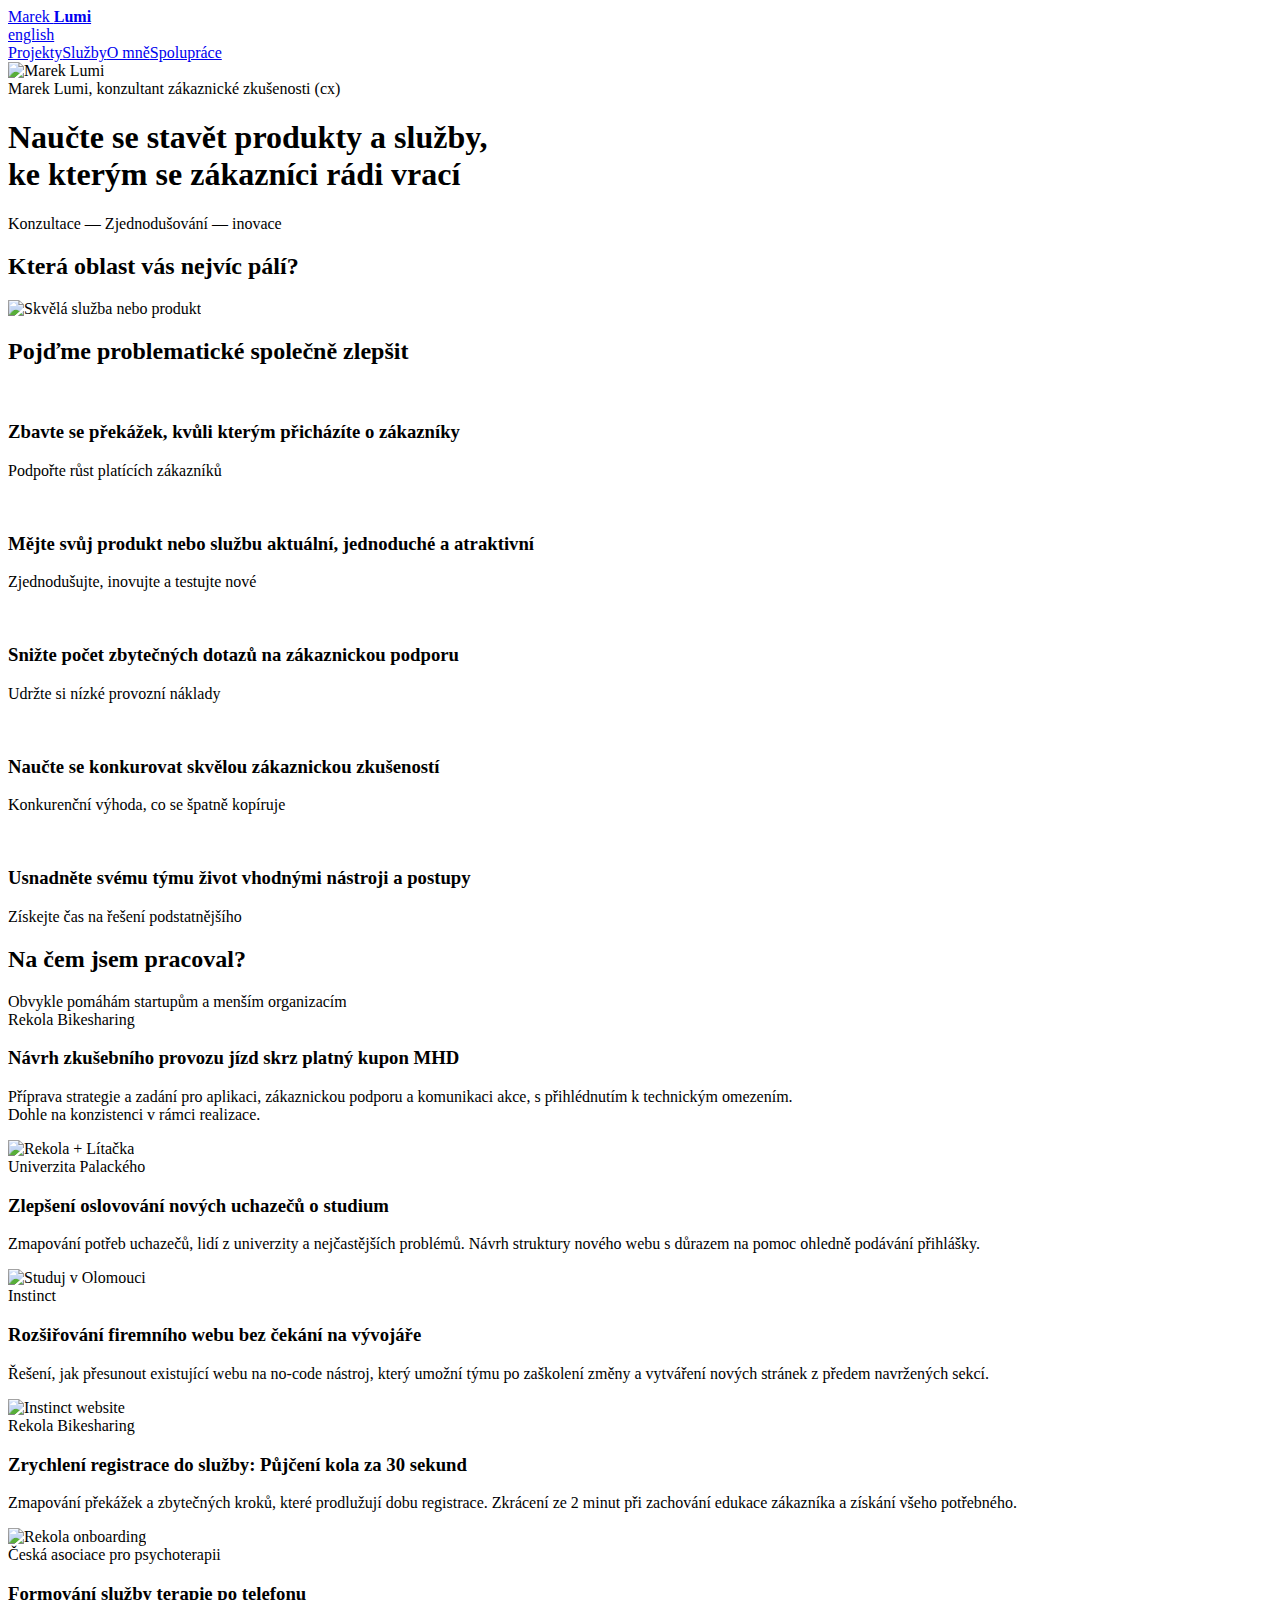
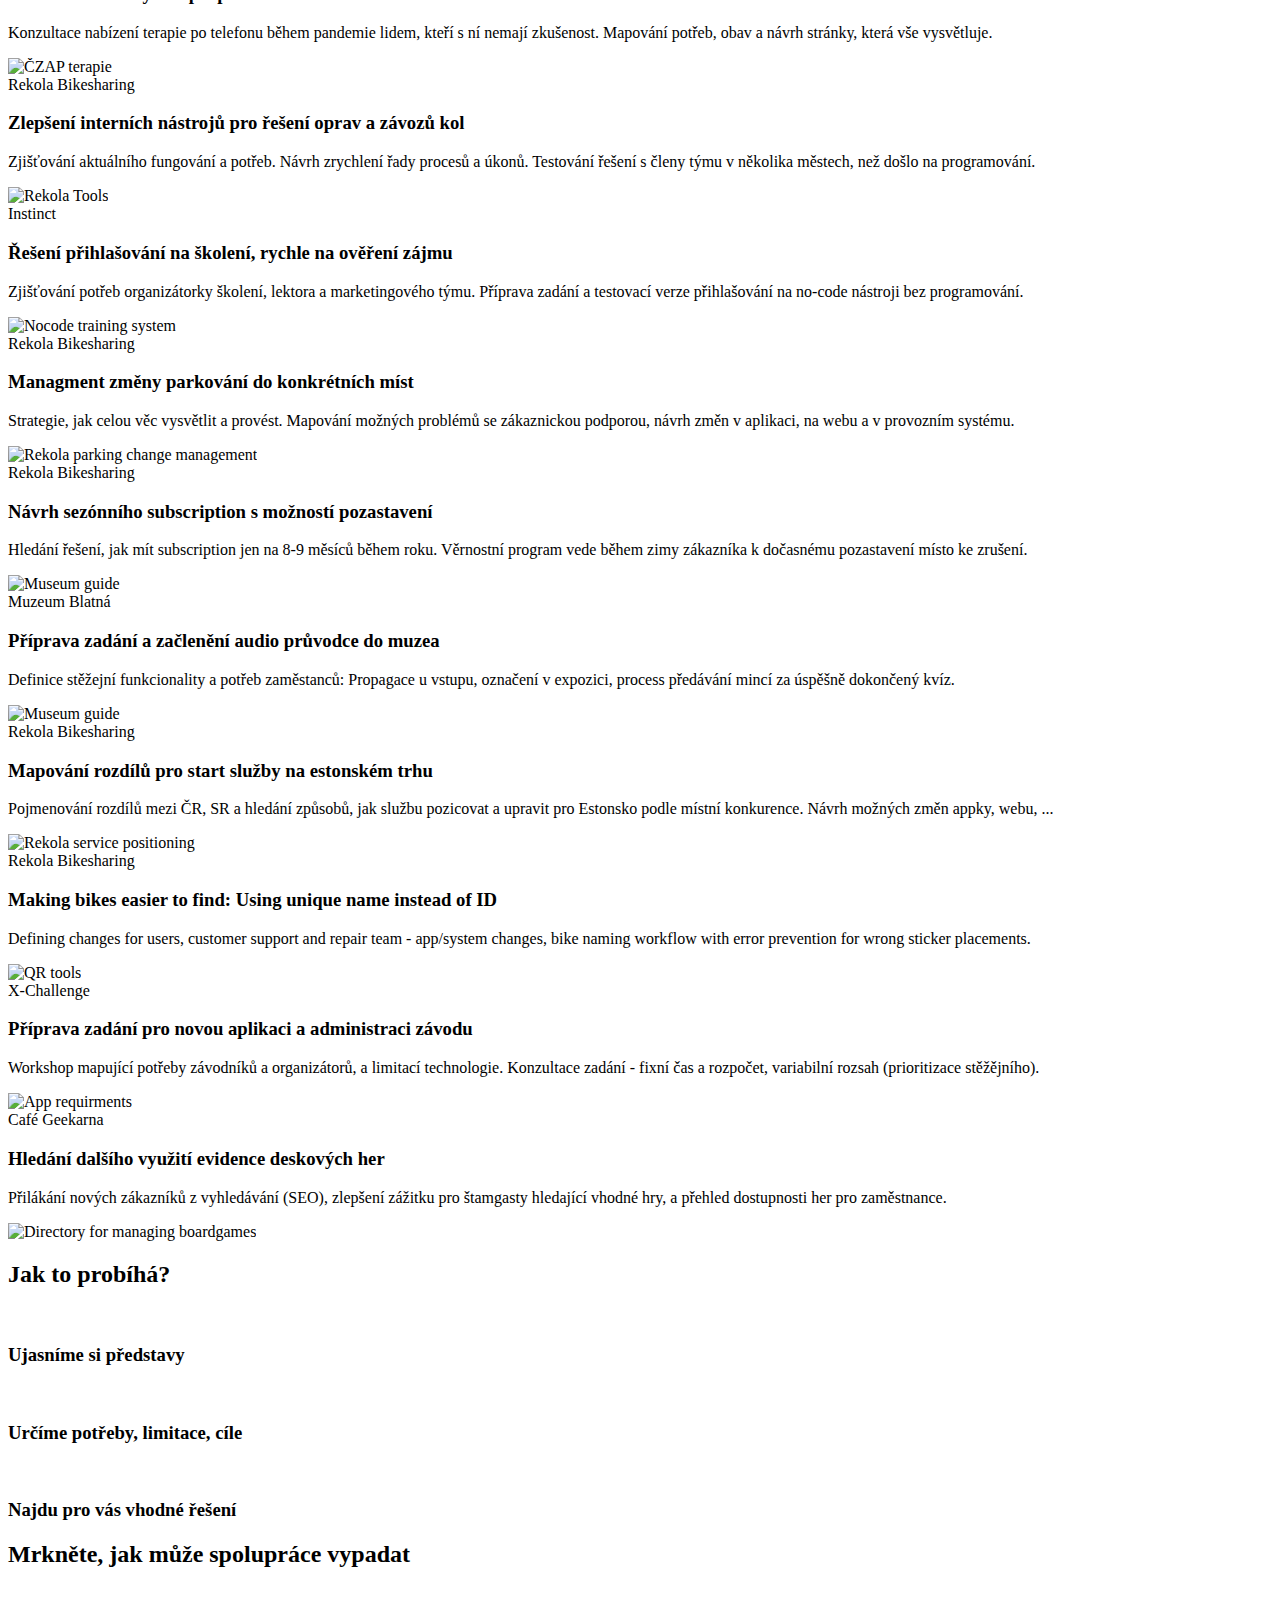
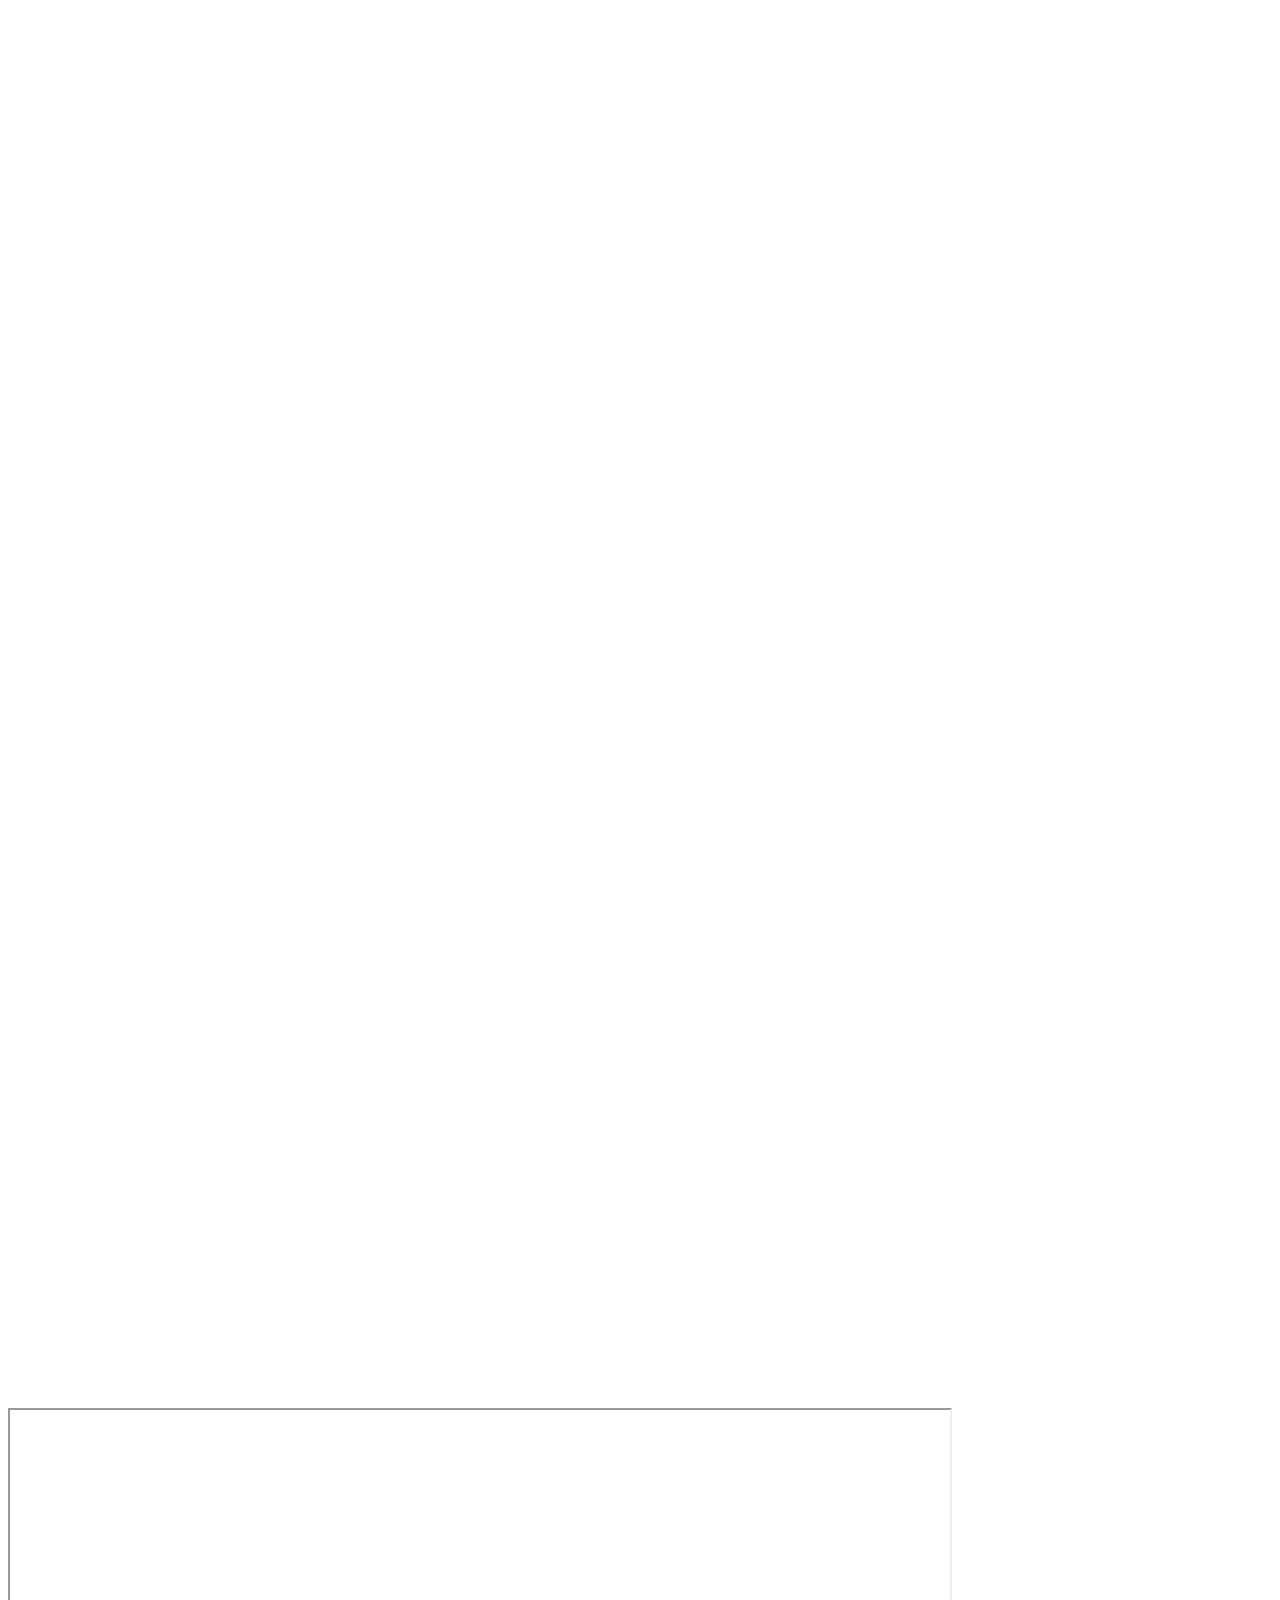
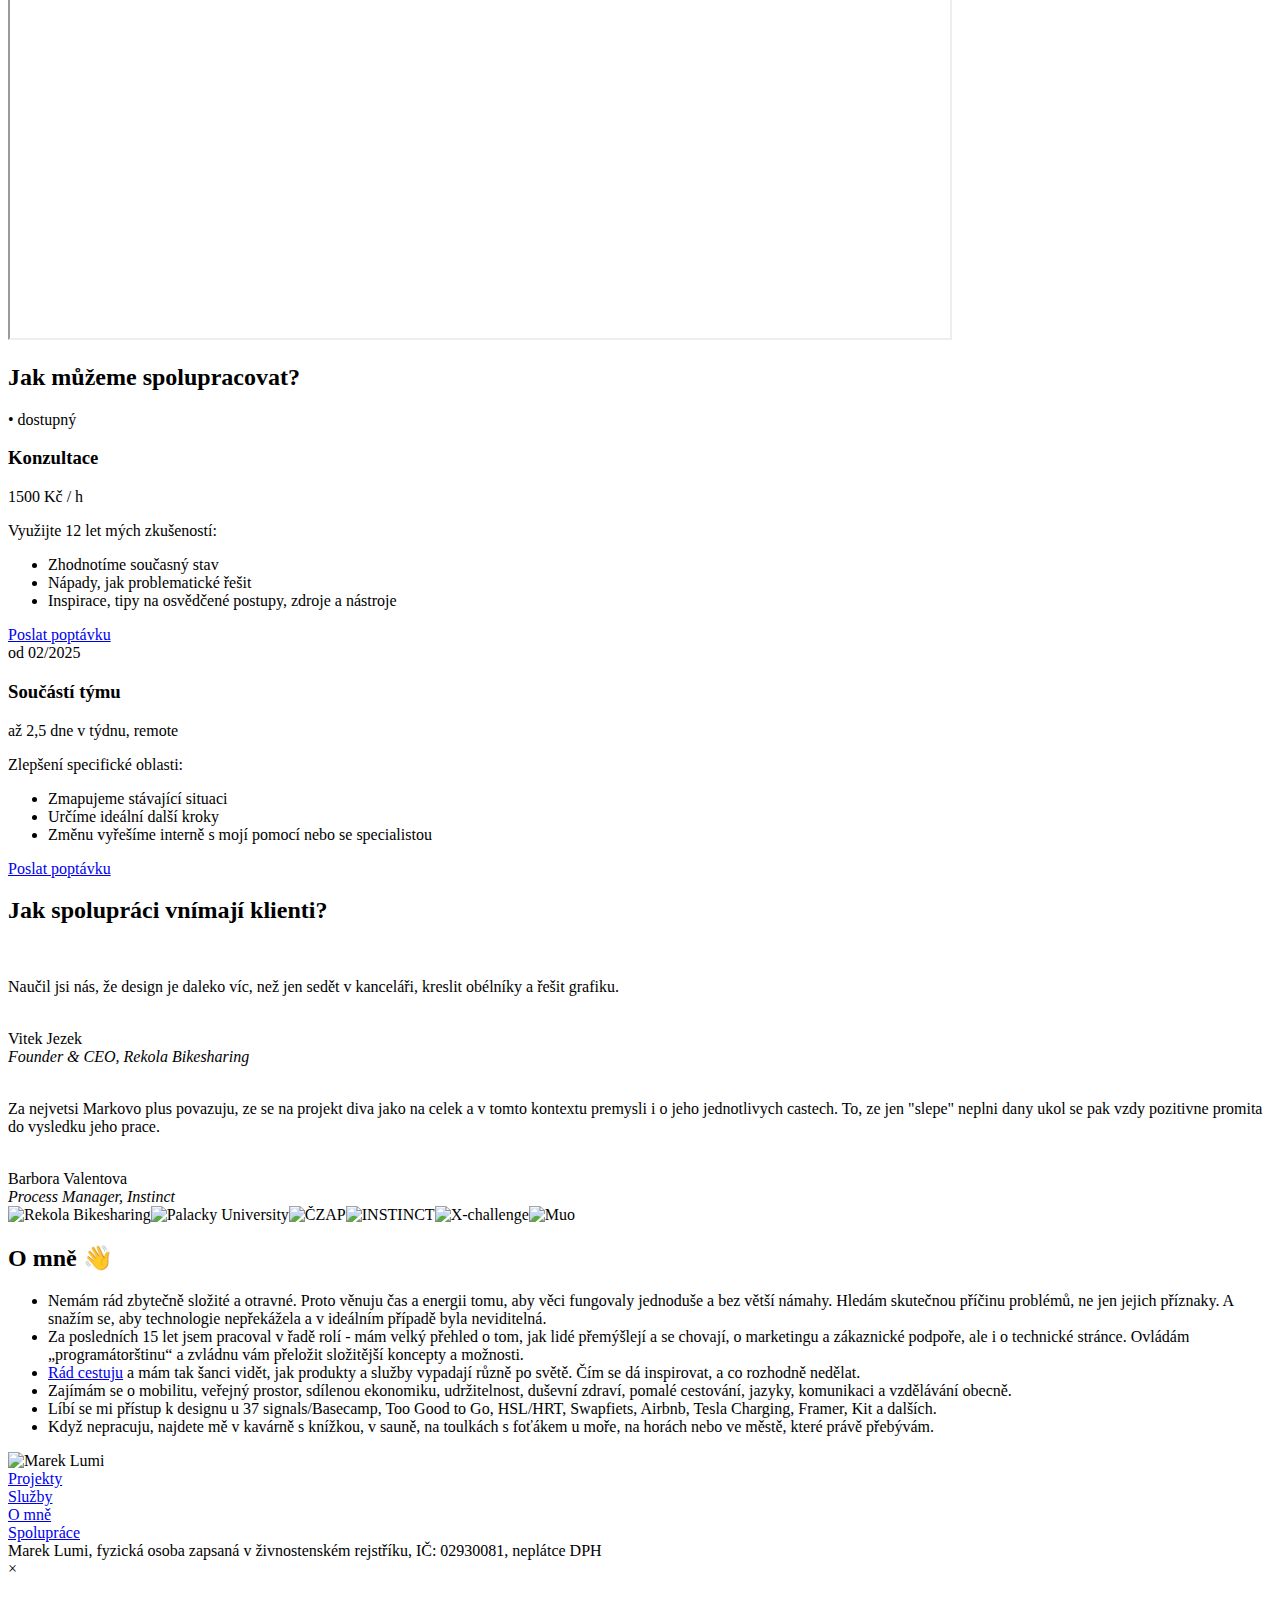
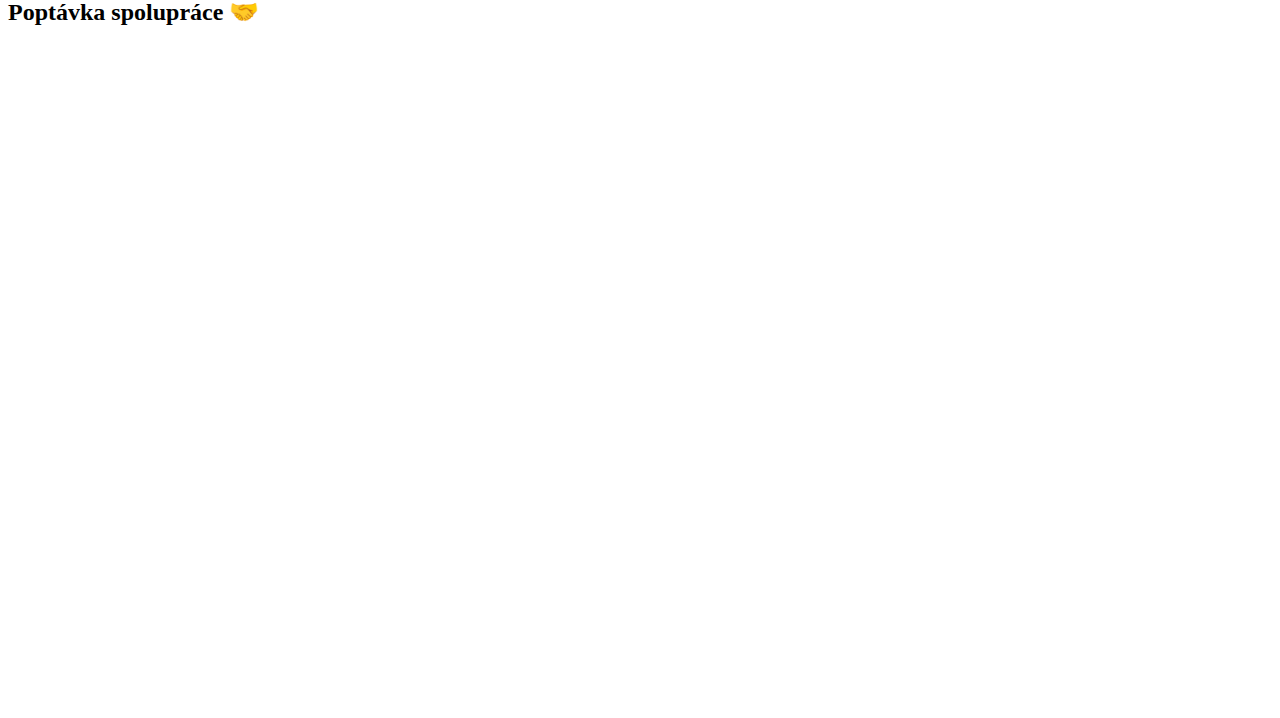
==== commit 9b61d4a3: "Update" ====
--- a/cs.html
+++ b/cs.html
@@ -1,253 +1,3 @@
-<!DOCTYPE html>
-<!-- saved from url=(0031)https://mareklumi.webflow.io/cs -->
-<html data-wf-domain="mareklumi.webflow.io" data-wf-page="5eabee0523d8e224170e5a14" data-wf-site="5e246a41b966d9ac808bbe21" data-wf-status="1" lang="en" class="w-mod-js w-mod-ix wf-montserrat-n1-active wf-montserrat-i1-active wf-montserrat-n2-active wf-montserrat-i2-active wf-montserrat-n3-active wf-montserrat-i3-active wf-montserrat-n4-active wf-montserrat-i4-active wf-montserrat-n5-active wf-montserrat-i5-active wf-montserrat-n6-active wf-montserrat-i6-active wf-montserrat-n7-active wf-montserrat-i7-active wf-montserrat-n8-active wf-montserrat-i8-active wf-montserrat-n9-active wf-montserrat-i9-active wf-varelaround-n4-active wf-poppins-n4-active wf-poppins-n5-active wf-inter-n7-active wf-inter-n3-active wf-inter-n4-active wf-active"><head><meta http-equiv="Content-Type" content="text/html; charset=UTF-8"><style>.wf-force-outline-none[tabindex="-1"]:focus{outline:none;}</style><title>Designer Marek Lumi</title><meta content="Designer Marek Lumi" property="og:title"><meta content="https://screenshots.webflow.com/sites/5e246a41b966d9ac808bbe21/20200330093921_103e61c42b38cb3cf4775d3fbb3a8ec0.png" property="og:image"><meta content="Designer Marek Lumi" property="twitter:title"><meta content="https://screenshots.webflow.com/sites/5e246a41b966d9ac808bbe21/20200330093921_103e61c42b38cb3cf4775d3fbb3a8ec0.png" property="twitter:image"><meta content="width=device-width, initial-scale=1" name="viewport"><meta content="Webflow" name="generator"><link href="./cs_files/mareklumi.webflow.37683d415.css" rel="stylesheet" type="text/css"><link href="https://fonts.googleapis.com/" rel="preconnect"><link href="https://fonts.gstatic.com/" rel="preconnect" crossorigin="anonymous"><script type="text/javascript" async="" src="./cs_files/analytics.js"></script><script type="text/javascript" async="" src="./cs_files/js"></script><script src="./cs_files/webfont.js" type="text/javascript"></script><link rel="stylesheet" href="./cs_files/css" media="all"><script type="text/javascript">WebFont.load({  google: {    families: ["Montserrat:100,100italic,200,200italic,300,300italic,400,400italic,500,500italic,600,600italic,700,700italic,800,800italic,900,900italic","Varela Round:400","Poppins:regular,500:latin-ext,latin","Inter:300,regular,700:latin,latin-ext"]  }});</script><script type="text/javascript">!function(o,c){var n=c.documentElement,t=" w-mod-";n.className+=t+"js",("ontouchstart"in o||o.DocumentTouch&&c instanceof DocumentTouch)&&(n.className+=t+"touch")}(window,document);</script><link href="https://cdn.prod.website-files.com/5e246a41b966d9ac808bbe21/67580dfc97ff1912099d4b3e_icon-32.png" rel="shortcut icon" type="image/x-icon"><link href="https://cdn.prod.website-files.com/5e246a41b966d9ac808bbe21/67580dfeeaea4cb3f4c40900_icon-256.png" rel="apple-touch-icon"><script async="" src="./cs_files/js(1)"></script><script type="text/javascript">window.dataLayer = window.dataLayer || [];function gtag(){dataLayer.push(arguments);}gtag('js', new Date());gtag('config', 'UA-60144036-1', {'anonymize_ip': false});</script></head><body class="body" data-new-gr-c-s-check-loaded="14.1211.0" data-gr-ext-installed=""><div><div data-collapse="small" data-animation="default" data-duration="400" data-doc-height="1" data-easing="ease" data-easing2="ease" role="banner" class="navbar w-nav"><div class="container top-menu w-container"><div class="logo-side"><a href="https://mareklumi.webflow.io/" class="brand w-nav-brand" aria-label="home"><div class="text-logo">Marek <strong>Lumi</strong></div></a><a href="https://mareklumi.webflow.io/" class="nav-link language w-nav-link">english</a></div><nav role="navigation" class="nav-menu w-nav-menu"><a href="https://mareklumi.webflow.io/cs#" class="nav-link w-nav-link" style="max-width: 1280px;">Projekty</a><a href="https://mareklumi.webflow.io/cs#" class="nav-link w-nav-link" style="max-width: 1280px;">Služby</a><a href="https://mareklumi.webflow.io/cs#" class="nav-link w-nav-link" style="max-width: 1280px;">O mně</a><a href="https://mareklumi.webflow.io/cs#services" class="button menu w-button">Spolupráce</a></nav></div><div class="w-nav-overlay" data-wf-ignore="" id="w-nav-overlay-0"></div></div><header class="hero-section"><div class="container"><div class="introduction"><div class="introduction-inline"><img src="./cs_files/675811b1d13705a7a91dceab_profile-picture.jpg" loading="lazy" width="200" alt="Marek Lumi" class="introduction-photo"><div class="introduction-above">Marek Lumi, remote konzultant zákaznické&nbsp;zkušenosti&nbsp;(cx)</div></div><div class="div-block"><h1 class="h1">Proměňte průměrný produkt&nbsp;nebo službu<br>do takové, kterou&nbsp;<span class="text-span">zákazníci milují</span>&nbsp;💙</h1><div class="underline cs" data-w-id="dd7b6d74-bae1-e03e-bbdc-207a056f6671" data-animation-type="lottie" data-src="https://cdn.prod.website-files.com/5e246a41b966d9ac808bbe21/6752ced3abd62fa369762ee9_undeline.json" data-loop="0" data-direction="1" data-autoplay="1" data-is-ix2-target="0" data-renderer="svg" data-default-duration="0" data-duration="2"><svg xmlns="http://www.w3.org/2000/svg" xmlns:xlink="http://www.w3.org/1999/xlink" viewBox="0 0 173 25" width="173" height="25" preserveAspectRatio="xMidYMid meet" style="width: 100%; height: 100%; transform: translate3d(0px, 0px, 0px); content-visibility: visible;"><defs><clippath id="__lottie_element_2"><rect width="173" height="25" x="0" y="0"></rect></clippath></defs><g clip-path="url(#__lottie_element_2)"><g transform="matrix(1,0,0,0.5681818127632141,86.5,22)" opacity="1" style="display: block;"><g opacity="1" transform="matrix(1,0,0,1,0,0)"><path stroke-linecap="round" stroke-linejoin="miter" fill-opacity="0" stroke-miterlimit="4" stroke="rgb(13,129,254)" stroke-opacity="1" stroke-width="5" d=" M-77.5,1 C-77.5,1 -22.75,-3.75 -4,-3.75 C14.75,-3.75 70.75,-0.5 70.75,-0.5"></path></g></g></g></svg></div></div></div><div class="hero-text">Konzultace — Zjednodušování — inovace</div></div></header><section class="section circle"><div class="w-layout-blockcontainer w-container"><h2 class="text-center">Která oblast vás nejvíc pálí?</h2><div class="scrollable"><img src="./cs_files/67581d7839a332e8c6ebd579_service-circle-cz.png" loading="lazy" sizes="(max-width: 479px) 100vw, (max-width: 767px) 95vw, (max-width: 991px) 728px, 928px" srcset="https://cdn.prod.website-files.com/5e246a41b966d9ac808bbe21/67581d7839a332e8c6ebd579_service-circle-cz-p-500.png 500w, https://cdn.prod.website-files.com/5e246a41b966d9ac808bbe21/67581d7839a332e8c6ebd579_service-circle-cz-p-800.png 800w, https://cdn.prod.website-files.com/5e246a41b966d9ac808bbe21/67581d7839a332e8c6ebd579_service-circle-cz.png 1856w" alt="Skvělá služba nebo produkt" class="loop"></div></div></section><div class="section"><div class="container w-container"><h2>Pojďme problematické společně zlepšit</h2><div class="card-items"><div class="offer-item"><img src="./cs_files/67582b20c0f7a06ce087b006_category_search.svg" loading="lazy" alt="" class="card-image"><h3 class="heading-9">Zbavte se překážek, kvůli kterým přicházíte o zákazníky</h3><p>Podpořte růst platících zákazníků</p></div><div class="offer-item"><img src="./cs_files/675176fc76fe312702cccad7_fiber_new.svg" loading="lazy" alt="" class="card-image"><h3>Mějte svůj produkt nebo službu aktuální, jednoduché a atraktivní</h3><p>Zjednodušujte, inovujte a testujte nové</p></div><div class="offer-item"><img src="./cs_files/675176fca517cbfdf4b53192_arrow_cool_down.svg" loading="lazy" alt="" class="card-image"><h3>Snižte počet zbytečných dotazů na zákaznickou podporu</h3><p>Udržte si nízké provozní náklady</p></div><div class="offer-item"><img src="./cs_files/675176fc58ca5a3448eccd92_ar_on_you.svg" loading="lazy" alt="" class="card-image"><h3>Naučte se konkurovat skvělou zákaznickou zkušeností</h3><p>Konkurenční výhoda, co se špatně kopíruje</p></div><div class="offer-item"><img src="./cs_files/6756c1881a7058efa3cc9962_fact_check.svg" loading="lazy" alt="" class="card-image"><h3>Usnadněte svému týmu život vhodnými nástroji a postupy</h3><p>Získejte čas na řešení důležitějších věcí</p></div></div></div></div><div id="work" class="section section-work"><style>#projects { padding-left: calc((100vw - 1280px - 40px)/2); }</style><div class="w-layout-blockcontainer container w-container"><h2>Na čem jsem pracoval?</h2><div class="underheading">Obvykle pomáhám startupům a menším organizacím</div></div><div id="work-container" class="container full w-container"><div id="projects" class="projects"><div class="projects-scrollable"><div class="project-item item-litacka"><div class="project-client">Rekola Bikesharing</div><h3 class="project-title">Návrh zkušebního provozu jízd skrz platný kupon MHD</h3><p class="project-desc">Příprava strategie a zadání pro aplikaci, zákaznickou podporu a komunikaci akce, s přihlédnutím k technickým omezením.<br>Dohle na konzistenci v rámci realizace.</p><img src="./cs_files/6757127a69f0fc2b1da1fd42_rekola-mhd.jpg" loading="lazy" sizes="(max-width: 479px) 270px, 320px" srcset="https://cdn.prod.website-files.com/5e246a41b966d9ac808bbe21/6757127a69f0fc2b1da1fd42_rekola-mhd-p-500.jpg 500w, https://cdn.prod.website-files.com/5e246a41b966d9ac808bbe21/6757127a69f0fc2b1da1fd42_rekola-mhd.jpg 572w" alt="Rekola + Lítačka" class="project-image"></div><div class="project-item item-upol"><div class="project-client">Univerzita Palackého</div><h3 class="project-title">Zlepšení oslovování nových&nbsp;uchazečů o studium</h3><p class="project-desc">Zmapování potřeb uchazečů, lidí z univerzity a nejčastějších problémů. Návrh struktury nového webu s důrazem na pomoc ohledně podávání přihlášky.</p><img src="./cs_files/6756d35eed5ad48503e997e5_work-upol.png" loading="lazy" alt="Studuj v Olomouci" class="project-image"></div><div class="project-item item-instinct2"><div class="project-client">Instinct</div><h3 class="project-title">Rozšiřování firemního webu bez&nbsp;čekání na vývojáře</h3><p class="project-desc">Řešení, jak přesunout existující webu na no-code nástroj, který umožní týmu po zaškolení změny a vytváření nových stránek z předem navržených sekcí.</p><img src="./cs_files/67571df2cf5ca2ee3492adea_work-webflow.png" loading="lazy" alt="Instinct website" class="project-image"></div><div class="project-item item-rekola"><div class="project-client">Rekola Bikesharing</div><h3 class="project-title">Zrychlení registrace do služby: Půjčení kola za 30 sekund</h3><p class="project-desc">Zmapování překážek a zbytečných kroků, které prodlužují dobu registrace. Zkrácení ze 2 minut při zachování edukace zákazníka a získání všeho potřebného.<br></p><img src="./cs_files/6756d3b62ba42c80f89ab06b_work-onboarding.png" loading="lazy" alt="Rekola onboarding" class="project-image"></div><div class="project-item item-czap"><div class="project-client">Česká asociace pro psychoterapii</div><h3 class="project-title">Formování služby terapie po&nbsp;telefonu</h3><p class="project-desc">Konzultace nabízení terapie po telefonu během pandemie lidem, kteří s ní nemají zkušenost. Mapování potřeb, obav a návrh stránky, která vše vysvětluje.</p><img src="./cs_files/6756d3b6a6de66ed3f0cc62e_work-therapy.png" loading="lazy" alt="ČZAP terapie" class="project-image"></div><div class="project-item item-rekola3"><div class="project-client">Rekola Bikesharing</div><h3 class="project-title">Zlepšení interních nástrojů pro řešení oprav a závozů kol</h3><p class="project-desc">Zjišťování aktuálního fungování a potřeb. Návrh zrychlení řady procesů a úkonů. Testování řešení s členy týmu v několika městech, než došlo na programování.</p><img src="./cs_files/6756d3b612a06204fee39596_work-admin.png" loading="lazy" alt="Rekola Tools" class="project-image"></div><div class="project-item item-instinct"><div class="project-client">Instinct</div><h3 class="project-title">Řešení přihlašování na školení, rychle na ověření zájmu</h3><p class="project-desc">Zjišťování potřeb organizátorky školení, lektora a marketingového týmu. Příprava zadání a testovací verze přihlašování na no-code nástroji bez programování.</p><img src="./cs_files/6756d3b62fb2c8a472ef4771_work-skoleni.png" loading="lazy" sizes="(max-width: 479px) 270px, 320px" srcset="https://cdn.prod.website-files.com/5e246a41b966d9ac808bbe21/6756d3b62fb2c8a472ef4771_work-skoleni-p-500.png 500w, https://cdn.prod.website-files.com/5e246a41b966d9ac808bbe21/6756d3b62fb2c8a472ef4771_work-skoleni.png 572w" alt="Nocode training system" class="project-image"></div><div class="project-item item-rekola2"><div class="project-client">Rekola Bikesharing</div><h3 class="project-title">Managment změny parkování do&nbsp;konkrétních míst</h3><p class="project-desc">Strategie, jak celou věc vysvětlit a provést. Mapování možných problémů se zákaznickou podporou, návrh změn v aplikaci, na webu a v provozním systému.</p><img src="./cs_files/6756d3b64f4d11b2465c8500_work-parking.png" loading="lazy" alt="Rekola parking change management" class="project-image"></div><div class="project-item item-rekola"><div class="project-client">Rekola Bikesharing</div><h3 class="project-title">Návrh sezónního subscription s&nbsp;možností pozastavení</h3><p class="project-desc">Hledání řešení, jak mít subscription jen na 8-9 měsíců během roku. Věrnostní program vede během zimy zákazníka k dočasnému pozastavení místo ke zrušení.</p><img src="./cs_files/6756d3b6e824d6c80a5b9e2c_work-subscription.png" loading="lazy" alt="Museum guide" class="project-image"></div><div class="project-item item-blatna"><div class="project-client">Muzeum Blatná</div><h3 class="project-title">Příprava zadání a začlenění audio průvodce do muzea</h3><p class="project-desc">Definice stěžejní funkcionality a potřeb zaměstanců: Propagace u vstupu, označení v expozici, process předávání mincí za úspěšně dokončený kvíz.</p><img src="./cs_files/6756d3b63aec6fabebc134a9_work-muzeum.png" loading="lazy" alt="Museum guide" class="project-image"></div><div class="project-item item-ee"><div class="project-client">Rekola Bikesharing</div><h3 class="project-title">Mapování rozdílů pro start služby na estonském trhu</h3><p class="project-desc">Pojmenování rozdílů mezi ČR, SR a hledání způsobů, jak službu pozicovat a upravit pro Estonsko podle místní konkurence. Návrh možných změn appky, webu, ...</p><img src="./cs_files/6756d3b68d44000d55d61fca_work-rekola-ee.png" loading="lazy" alt="Rekola service positioning" class="project-image"></div><div class="project-item item-rekola hidden"><div class="project-client">Rekola Bikesharing</div><h3 class="project-title">Making bikes easier to find: Using unique name instead of ID</h3><p class="project-desc">Defining changes for users, customer support and repair team - app/system changes, bike naming workflow with error prevention for wrong sticker placements.</p><img src="./cs_files/67572a18020e6627ff9e93f0_work-qrname.jpg" loading="lazy" sizes="100vw" srcset="https://cdn.prod.website-files.com/5e246a41b966d9ac808bbe21/67572a18020e6627ff9e93f0_work-qrname-p-500.jpg 500w, https://cdn.prod.website-files.com/5e246a41b966d9ac808bbe21/67572a18020e6627ff9e93f0_work-qrname.jpg 572w" alt="QR tools" class="project-image"></div><div class="project-item item-x"><div class="project-client">X-Challenge</div><h3 class="project-title">Příprava zadání pro novou aplikaci a administraci závodu</h3><p class="project-desc">Workshop mapující potřeby závodníků a organizátorů, a limitací technologie. Konzultace zadání - fixní čas a rozpočet, variabilní rozsah (prioritizace stěžějního).</p><img src="./cs_files/6756d3b6fe2f301927b63a70_work-xchallenge.png" loading="lazy" alt="App requirments" class="project-image"></div><div class="project-item item-gee"><div class="project-client">Café Geekarna</div><h3 class="project-title">Hledání dalšího využití evidence&nbsp;deskových her</h3><p class="project-desc">Přilákání nových zákazníků z vyhledávání (SEO), zlepšení zážitku pro štamgasty hledající vhodné hry, a přehled dostupnosti her pro zaměstnance.</p><img src="./cs_files/6756d3b6238f66f5a8f93e9f_work-gee.png" loading="lazy" alt="Directory for managing boardgames" class="project-image"></div></div></div></div></div><div class="section"><div class="container w-container"><h2 class="text-center">Jak to probíhá?<br></h2><div class="card-items how"><div class="offer-item"><img src="./cs_files/67517b5faad44f18a7d29d7a_counter_1.svg" loading="lazy" alt="" class="card-image"><img src="./cs_files/67517c317b1939dc7934e140_how-1.svg" loading="lazy" alt="" class="how-image"><h3 class="text-center">Ujasníme si představy</h3></div><div class="offer-item"><img src="./cs_files/67517b5f095e4f260ab089fe_counter_2.svg" loading="lazy" alt="" class="card-image"><img src="./cs_files/67517c316bd83646cee018e5_how-2.svg" loading="lazy" alt="" class="how-image"><h3 class="text-center">Určíme potřeby, limitace, cíle</h3></div><div class="offer-item"><img src="./cs_files/67517b5fcfff35b65d002d84_counter_3.svg" loading="lazy" alt="" class="card-image"><img src="./cs_files/67517c31adc5f6bdf8e51df2_how-3.svg" loading="lazy" alt="" class="how-image"><h3 class="text-center">Najdeme pro vás vhodné řešení</h3></div></div></div></div><div class="section hide"><div class="container text-center w-container"><h2 class="text-center">Podívejte se, jak může spolupráce pobíhat (5 min)</h2><a href="https://mareklumi.webflow.io/cs#" class="video-link w-inline-block"><img src="./cs_files/67517cc3365618710fc12f6f_video-case-study.jpg" loading="lazy" sizes="100vw" srcset="https://cdn.prod.website-files.com/5e246a41b966d9ac808bbe21/67517cc3365618710fc12f6f_video-case-study-p-500.jpg 500w, https://cdn.prod.website-files.com/5e246a41b966d9ac808bbe21/67517cc3365618710fc12f6f_video-case-study-p-800.jpg 800w, https://cdn.prod.website-files.com/5e246a41b966d9ac808bbe21/67517cc3365618710fc12f6f_video-case-study-p-1080.jpg 1080w, https://cdn.prod.website-files.com/5e246a41b966d9ac808bbe21/67517cc3365618710fc12f6f_video-case-study-p-1600.jpg 1600w, https://cdn.prod.website-files.com/5e246a41b966d9ac808bbe21/67517cc3365618710fc12f6f_video-case-study.jpg 1914w" alt="Case study" class="video"><div class="w-embed-youtubevideo youtube-video"></div></a></div></div><section id="services" class="section alternate"><div class="w-layout-blockcontainer container w-container"><h2 class="text-center">Jak můžeme spolupracovat?</h2><div class="items"><div class="item"><div class="muted-text small"><span class="green">•</span> dostupný</div><h3 class="work-title">Konzultace</h3><div>1500 Kč / h</div><p class="work-desc">Využijte 15 let mých zkušeností:</p><ul role="list"><li>Zhodnotíme současný stav</li><li>Nápady, jak problematické řešit </li><li>Inspirace, tipy na osvědčené postupy, zdroje a nástroje</li></ul><a data-w-id="dd7b6d74-bae1-e03e-bbdc-207a056f674d" href="https://mareklumi.webflow.io/cs#" class="button open-modal w-button">Poslat poptávku</a></div><div class="item"><div class="muted-text small">od 03/2025</div><h3 class="work-title">Na vaší straně</h3><div>až 2,5 dne v týdnu, remote</div><p class="work-desc">Zlepšení specifické oblasti:</p><ul role="list"><li>Zmapujeme stávající situaci</li><li>Určíme ideální další kroky</li><li>Změnu vyřešíme interně s mojí pomocí nebo se specialistou</li></ul><a data-w-id="dd7b6d74-bae1-e03e-bbdc-207a056f675f" href="https://mareklumi.webflow.io/cs#" class="button open-modal w-button">Poslat poptávku</a></div></div></div></section><div class="section"><div class="container w-container"><h2>Jak spolupráci vnímají klienti?</h2><div class="card-items two-columns"><div class="offer-item"><div class="content-inline"><div><img src="./cs_files/67519edfabbc4f136936d0cc_format_quote.svg" loading="lazy" alt=""><p>Naučil jsi nás, že design je daleko víc, než jen sedět v kanceláři, kreslit obélníky a řešit grafiku.</p></div><img src="./cs_files/5e778ae7c78e1c8217b875db_vitek-jezek.png" loading="lazy" alt="Vitek Jezek
-" class="review-photo"></div><div class="review-author">Vitek Jezek<br><em>Founder &amp; CEO, Rekola Bikesharing</em></div></div><div id="w-node-dd7b6d74-bae1-e03e-bbdc-207a056f6772-170e5a14" class="offer-item"><div class="content-inline"><div><img src="./cs_files/67519edfabbc4f136936d0cc_format_quote.svg" loading="lazy" alt=""><p>Za nejvetsi Markovo plus povazuju, ze se na projekt diva jako na celek a v tomto kontextu premysli i o jeho jednotlivych castech. To, ze jen "slepe" neplni dany ukol se pak vzdy pozitivne promita do vysledku jeho prace.</p></div><img src="./cs_files/5e779931cdc6be2a9b05f723_bara-valentova.png" loading="lazy" alt="Barbora Balentova" class="review-photo"></div><div class="review-author">Barbora Valentova<br><em>Process Manager, Instinct</em></div></div></div><div class="logos"><img src="./cs_files/5e7dedda0208525cb6804e4d_logo-rekola.jpg" alt="Rekola Bikesharing" class="client-logo-image smaller"><img src="./cs_files/6751a5b2977e10edd96b919f_upol.png" alt="Palacky University
-" class="client-logo-image"><img src="./cs_files/5f2c166203c112a2235030d7_logo-cap.jpg" sizes="(max-width: 479px) 89.7890625px, 114.28125px" srcset="https://cdn.prod.website-files.com/5e246a41b966d9ac808bbe21/5f2c166203c112a2235030d7_logo-cap-p-500.jpeg 500w, https://cdn.prod.website-files.com/5e246a41b966d9ac808bbe21/5f2c166203c112a2235030d7_logo-cap-p-1080.jpeg 1080w, https://cdn.prod.website-files.com/5e246a41b966d9ac808bbe21/5f2c166203c112a2235030d7_logo-cap.jpg 1200w" alt="ČZAP" class="client-logo-image"><img src="./cs_files/5e7dee1e60bd8ba8a6851c94_logo-instinct.jpg" sizes="(max-width: 479px) 67.015625px, 96.5px" srcset="https://cdn.prod.website-files.com/5e246a41b966d9ac808bbe21/5e7dee1e60bd8ba8a6851c94_logo-instinct-p-500.jpeg 500w, https://cdn.prod.website-files.com/5e246a41b966d9ac808bbe21/5e7dee1e60bd8ba8a6851c94_logo-instinct-p-800.jpeg 800w, https://cdn.prod.website-files.com/5e246a41b966d9ac808bbe21/5e7dee1e60bd8ba8a6851c94_logo-instinct.jpg 1024w" alt="INSTINCT" class="client-logo-image smaller"><img src="./cs_files/5e7dede80bdc6d7be24ea178_logo-x-challenge.jpg" alt="X-challenge" class="client-logo-image"><img src="./cs_files/6751a5ffd8e08f0c8a12ca71_muzeum.png" alt="Muo" class="client-logo-image smaller"></div></div></div><div id="about" class="section"><div class="container w-container"><div class="card-items two-columns"><div id="w-node-dd7b6d74-bae1-e03e-bbdc-207a056f6788-170e5a14" class="about-card"><div id="w-node-dd7b6d74-bae1-e03e-bbdc-207a056f6789-170e5a14" class="about-text w-richtext"><h2>O mně 👋</h2><ul role="list"><li>Nemám rád zbytečně složité a otravné. Proto věnuju čas a energii tomu, aby věci fungovaly jednoduše a bez větší námahy. Hledám skutečnou příčinu problémů, ne jen jejich příznaky. A snažím se, aby technologie nepřekážela a v ideálním případě byla neviditelná.</li><li>Za posledních 15 let jsem pracoval v řadě rolí - mám velký přehled o tom, jak lidé přemýšlejí a se chovají, o marketingu a zákaznické podpoře, ale i o technické stránce. Ovládám „programátorštinu“ a zvládnu vám přeložit složitější koncepty a možnosti. </li><li>Rád cestuju a mám tak šanci vidět, jak produkty a služby vypadají různě po světě. Čím se dá inspirovat, a co rozhodně nedělat.</li><li>Zajímám se o mobilitu, veřejný prostor, sdílenou ekonomiku, udržitelnost, duševní zdraví, pomalé cestování, jazyky, komunikaci a vzdělávání obecně. </li><li>Líbí se mi přístup k designu u 37 signals/Basecamp, Too Good to Go, HSL/HRT, Swapfiets, Airbnb, Tesla Charging, Framer, Kit a dalších. </li><li>Když nepracuju, najdete mě v kavárně s knížkou, v sauně, na toulkách s foťákem u moře, na horách nebo ve městě, které právě přebývám.</li></ul></div></div><img src="./cs_files/675811b1d13705a7a91dceab_profile-picture.jpg" loading="lazy" id="w-node-dd7b6d74-bae1-e03e-bbdc-207a056f6799-170e5a14" alt="Marek Lumi" class="about-photo"></div></div></div><footer class="footer"><div class="w-container"><div class="footer-menu"><a href="https://mareklumi.webflow.io/cs#" class="footer-link w-inline-block"><div>Projekty</div></a><a href="https://mareklumi.webflow.io/cs#" class="footer-link w-inline-block"><div>Služby</div></a><a href="https://mareklumi.webflow.io/cs#" class="footer-link w-inline-block"><div>O mně</div></a></div><a href="https://mareklumi.webflow.io/cs#services" class="button w-button">Spolupráce</a><div class="footer-note">Marek Lumi, fyzická osoba zapsaná v živnostenském rejstříku, IČ: 02930081, neplátce DPH<br></div></div></footer><div class="modal-overlay"><div class="modal-content"><div data-w-id="dd7b6d74-bae1-e03e-bbdc-207a056f67ad" class="modal-close">×</div><h2 class="modal-heading">Poptávka spolupráce 🤝</h2><iframe src="./cs_files/wbNOkE.html" loading="lazy" width="100%" frameborder="0" height="660" class="iframe"></iframe></div></div></div><script src="./cs_files/jquery-3.5.1.min.dc5e7f18c8.js" type="text/javascript" integrity="sha256-9/aliU8dGd2tb6OSsuzixeV4y/faTqgFtohetphbbj0=" crossorigin="anonymous"></script><script src="./cs_files/webflow.213c27a83101ffbb09e51eae7f08a043.js" type="text/javascript"></script><div id="screenity-ui"><div class="screenity-shadow-dom"><div><div></div><div></div></div><style type="text/css">
-			#screenity-ui, #screenity-ui div {
-				background-color: unset;
-				padding: unset;
-				width: unset;
-				box-shadow: unset;
-				display: unset;
-				margin: unset;
-				border-radius: unset;
-			}
-			.screenity-outline {
-				position: absolute;
-				z-index: 99999999999;
-				border: 2px solid #3080F8;
-				outline-offset: -2px;
-				pointer-events: none;
-				border-radius: 5px!important;
-			}
-		.screenity-blur {
-			filter: blur(10px)!important;
-		}
-			.screenity-shadow-dom * {
-				transition: unset;
-			}
-			.screenity-shadow-dom .TooltipContent {
-  border-radius: 30px!important;
-	background-color: #29292F!important;
-  padding: 10px 15px!important;
-  font-size: 12px;
-	margin-bottom: 10px!important;
-	bottom: 100px;
-  line-height: 1;
-	font-family: 'Satoshi-Medium', sans-serif;
-	z-index: 99999999!important;
-  color: #FFF;
-  box-shadow: hsl(206 22% 7% / 35%) 0px 10px 38px -10px, hsl(206 22% 7% / 20%) 0px 10px 20px -15px!important;
-  user-select: none;
-	transition: opacity 0.3 ease-in-out;
-  will-change: transform, opacity;
-	animation-duration: 400ms;
-  animation-timing-function: cubic-bezier(0.16, 1, 0.3, 1);
-  will-change: transform, opacity;
-}
-
-.screenity-shadow-dom .hide-tooltip {
-	display: none!important;
-}
-
-.screenity-shadow-dom .tooltip-tall {
-	margin-bottom: 20px;
-}
-
-.screenity-shadow-dom .tooltip-small {
-	margin-bottom: 5px;
-}
-
-.screenity-shadow-dom .TooltipContent[data-state='delayed-open'][data-side='top'] {
-	animation-name: slideDownAndFade;
-}
-.screenity-shadow-dom .TooltipContent[data-state='delayed-open'][data-side='right'] {
-  animation-name: slideLeftAndFade;
-}
-.screenity-shadow-dom.TooltipContent[data-state='delayed-open'][data-side='bottom'] {
-  animation-name: slideUpAndFade;
-}
-.screenity-shadow-dom.TooltipContent[data-state='delayed-open'][data-side='left'] {
-  animation-name: slideRightAndFade;
-}
-
-@keyframes slideUpAndFade {
-  from {
-    opacity: 0;
-    transform: translateY(2px);
-  }
-  to {
-    opacity: 1;
-    transform: translateY(0);
-  }
-}
-
-@keyframes slideRightAndFade {
-  from {
-    opacity: 0;
-    transform: translateX(-2px);
-  }
-  to {
-    opacity: 1;
-    transform: translateX(0);
-  }
-}
-
-@keyframes slideDownAndFade {
-  from {
-    opacity: 0;
-    transform: translateY(-2px);
-  }
-  to {
-    opacity: 1;
-    transform: translateY(0);
-  }
-}
-
-@keyframes slideLeftAndFade {
-  from {
-    opacity: 0;
-    transform: translateX(2px);
-  }
-  to {
-    opacity: 1;
-    transform: translateX(0);
-  }
-}
-
-#screenity-ui [data-radix-popper-content-wrapper] { z-index: 999999999999!important; } 
-
-.screenity-shadow-dom .CanvasContainer {
-	position: fixed;
-	pointer-events: all!important;
-	top: 0px!important;
-	left: 0px!important;
-	z-index: 99999999999!important;
-}
-.screenity-shadow-dom .canvas {
-	position: fixed;
-	top: 0px!important;
-	left: 0px!important;
-	z-index: 99999999999!important;
-	background: transparent!important;
-}
-.screenity-shadow-dom .canvas-container {
-	top: 0px!important;
-	left: 0px!important;
-	z-index: 99999999999;
-	position: fixed!important;
-	background: transparent!important;
-}
-
-.ScreenityDropdownMenuContent {
-	z-index: 99999999999!important;
-  min-width: 200px;
-  background-color: white;
-  margin-top: 4px;
-  margin-right: 8px;
-  padding-top: 12px;
-  padding-bottom: 12px;
-  border-radius: 15px;
-  z-index: 99999;
-  font-family: 'Satoshi-Medium', sans-serif;
-  color: #29292F;
-  box-shadow: 0px 10px 38px -10px rgba(22, 23, 24, 0.35),
-    0px 10px 20px -15px rgba(22, 23, 24, 0.2);
-  animation-duration: 400ms;
-  animation-timing-function: cubic-bezier(0.16, 1, 0.3, 1);
-  will-change: transform, opacity;
-}
-.ScreenityDropdownMenuContent[data-side="top"] {
-  animation-name: slideDownAndFade;
-}
-.ScreenityDropdownMenuContent[data-side="right"] {
-  animation-name: slideLeftAndFade;
-}
-.ScreenityDropdownMenuContent[data-side="bottom"] {
-  animation-name: slideUpAndFade;
-}
-.ScreenityDropdownMenuContent[data-side="left"] {
-  animation-name: slideRightAndFade;
-}
-.ScreenityItemIndicator {
-  position: absolute;
-  right: 12px; 
-  width: 18px;
-  height: 18px;
-  background: #3080F8;
-  border-radius: 50%;
-  display: inline-flex;
-  align-items: center;
-  justify-content: center;
-}
-.ScreenityDropdownMenuItem,
-.ScreenityDropdownMenuRadioItem {
-  font-size: 14px;
-  line-height: 1;
-  display: flex;
-  align-items: center;
-  height: 40px;
-  padding: 0 5px;
-  position: relative;
-  padding-left: 22px;
-  padding-right: 22px;
-  user-select: none;
-  outline: none;
-}
-.ScreenityDropdownMenuItem:hover {
-    background-color: #F6F7FB !important;
-    cursor: pointer;
-}
-.ScreenityDropdownMenuItem[data-disabled] {
-  color: #6E7684; !important;
-  cursor: not-allowed;
-  background-color: #F6F7FB !important;
-}
-
-
-
-@keyframes slideUpAndFade {
-  from {
-    opacity: 0;
-    transform: translateY(2px);
-  }
-  to {
-    opacity: 1;
-    transform: translateY(0);
-  }
-}
-
-@keyframes slideRightAndFade {
-  from {
-    opacity: 0;
-    transform: translateX(-2px);
-  }
-  to {
-    opacity: 1;
-    transform: translateX(0);
-  }
-}
-
-@keyframes slideDownAndFade {
-  from {
-    opacity: 0;
-    transform: translateY(-2px);
-  }
-  to {
-    opacity: 1;
-    transform: translateY(0);
-  }
-}
-
-@keyframes slideLeftAndFade {
-  from {
-    opacity: 0;
-    transform: translateX(2px);
-  }
-  to {
-    opacity: 1;
-    transform: translateX(0);
-  }
-}
-
-</style></div></div></body></html>+<!DOCTYPE html><!-- This site was created in Webflow. https://webflow.com --><!-- Last Published: Fri Dec 27 2024 10:48:40 GMT+0000 (Coordinated Universal Time) --><html data-wf-domain="mareklumi.webflow.io" data-wf-page="5eabee0523d8e224170e5a14" data-wf-site="5e246a41b966d9ac808bbe21" data-wf-status="1" lang="en" data-wf-locale="en"><head><meta charset="utf-8"/><title>Designer Marek Lumi</title><meta content="Designer Marek Lumi" property="og:title"/><meta content="https://screenshots.webflow.com/sites/5e246a41b966d9ac808bbe21/20200330093921_103e61c42b38cb3cf4775d3fbb3a8ec0.png" property="og:image"/><meta content="Designer Marek Lumi" property="twitter:title"/><meta content="https://screenshots.webflow.com/sites/5e246a41b966d9ac808bbe21/20200330093921_103e61c42b38cb3cf4775d3fbb3a8ec0.png" property="twitter:image"/><meta content="width=device-width, initial-scale=1" name="viewport"/><meta content="Webflow" name="generator"/><link href="https://cdn.prod.website-files.com/5e246a41b966d9ac808bbe21/css/mareklumi.webflow.622537625.css" rel="stylesheet" type="text/css"/><link href="https://fonts.googleapis.com" rel="preconnect"/><link href="https://fonts.gstatic.com" rel="preconnect" crossorigin="anonymous"/><script src="https://ajax.googleapis.com/ajax/libs/webfont/1.6.26/webfont.js" type="text/javascript"></script><script type="text/javascript">WebFont.load({  google: {    families: ["Montserrat:100,100italic,200,200italic,300,300italic,400,400italic,500,500italic,600,600italic,700,700italic,800,800italic,900,900italic","Varela Round:400","Poppins:regular,500:latin-ext,latin","Inter:300,regular,700:latin,latin-ext"]  }});</script><script type="text/javascript">!function(o,c){var n=c.documentElement,t=" w-mod-";n.className+=t+"js",("ontouchstart"in o||o.DocumentTouch&&c instanceof DocumentTouch)&&(n.className+=t+"touch")}(window,document);</script><link href="https://cdn.prod.website-files.com/5e246a41b966d9ac808bbe21/67580dfc97ff1912099d4b3e_icon-32.png" rel="shortcut icon" type="image/x-icon"/><link href="https://cdn.prod.website-files.com/5e246a41b966d9ac808bbe21/67580dfeeaea4cb3f4c40900_icon-256.png" rel="apple-touch-icon"/><style>.w-webflow-badge{display:none!important;}</style></head><body class="body"><div><div data-collapse="small" data-animation="default" data-duration="400" data-doc-height="1" data-easing="ease" data-easing2="ease" role="banner" class="navbar w-nav"><div class="container top-menu w-container"><div class="logo-side"><a href="/" class="brand w-nav-brand"><div class="text-logo">Marek <strong>Lumi</strong></div></a><a href="/" class="nav-link language w-nav-link">english</a></div><nav role="navigation" class="nav-menu w-nav-menu"><a href="cs.html#" class="nav-link w-nav-link">Projekty</a><a href="cs.html#" class="nav-link w-nav-link">Služby</a><a href="cs.html#" class="nav-link w-nav-link">O mně</a><a href="cs.html#services" class="button menu w-button">Spolupráce</a></nav></div></div><header class="hero-section"><div class="container"><div class="introduction"><div class="introduction-inline"><img src="https://cdn.prod.website-files.com/5e246a41b966d9ac808bbe21/675811b1d13705a7a91dceab_profile-picture.jpg" loading="lazy" width="200" alt="Marek Lumi" class="introduction-photo"/><div class="introduction-above">Marek Lumi, konzultant zákaznické zkušenosti (cx)</div></div><div class="div-block"><h1 class="h1">Naučte se stavět produkty a služby,<br/>ke kterým se zákazníci <span class="span-underline">rádi vrací</span></h1><div class="underline cs" data-w-id="dd7b6d74-bae1-e03e-bbdc-207a056f6671" data-animation-type="lottie" data-src="https://cdn.prod.website-files.com/5e246a41b966d9ac808bbe21/6752ced3abd62fa369762ee9_undeline.json" data-loop="0" data-direction="1" data-autoplay="1" data-is-ix2-target="0" data-renderer="svg" data-default-duration="0" data-duration="2"></div></div></div><div class="hero-text">Konzultace — Zjednodušování — inovace</div></div></header><section class="section circle"><div class="w-layout-blockcontainer w-container"><h2 class="text-center">Která oblast vás nejvíc pálí?</h2><div class="scrollable"><img src="https://cdn.prod.website-files.com/5e246a41b966d9ac808bbe21/67581d7839a332e8c6ebd579_service-circle-cz.png" loading="lazy" sizes="(max-width: 479px) 100vw, (max-width: 767px) 95vw, (max-width: 991px) 728px, 928px" srcset="https://cdn.prod.website-files.com/5e246a41b966d9ac808bbe21/67581d7839a332e8c6ebd579_service-circle-cz-p-500.png 500w, https://cdn.prod.website-files.com/5e246a41b966d9ac808bbe21/67581d7839a332e8c6ebd579_service-circle-cz-p-800.png 800w, https://cdn.prod.website-files.com/5e246a41b966d9ac808bbe21/67581d7839a332e8c6ebd579_service-circle-cz.png 1856w" alt="Skvělá služba nebo produkt" class="loop"/></div></div></section><div class="section"><div class="container w-container"><h2>Pojďme problematické společně zlepšit</h2><div class="card-items"><div class="offer-item"><img src="https://cdn.prod.website-files.com/5e246a41b966d9ac808bbe21/67582b20c0f7a06ce087b006_category_search.svg" loading="lazy" alt="" class="card-image"/><h3 class="heading-9">Zbavte se překážek, kvůli kterým přicházíte o zákazníky</h3><p>Podpořte růst platících zákazníků</p></div><div class="offer-item"><img src="https://cdn.prod.website-files.com/5e246a41b966d9ac808bbe21/675176fc76fe312702cccad7_fiber_new.svg" loading="lazy" alt="" class="card-image"/><h3>Mějte svůj produkt nebo službu aktuální, jednoduché a atraktivní</h3><p>Zjednodušujte, inovujte a testujte nové</p></div><div class="offer-item"><img src="https://cdn.prod.website-files.com/5e246a41b966d9ac808bbe21/675176fca517cbfdf4b53192_arrow_cool_down.svg" loading="lazy" alt="" class="card-image"/><h3>Snižte počet zbytečných dotazů na zákaznickou podporu</h3><p>Udržte si nízké provozní náklady</p></div><div class="offer-item"><img src="https://cdn.prod.website-files.com/5e246a41b966d9ac808bbe21/675176fc58ca5a3448eccd92_ar_on_you.svg" loading="lazy" alt="" class="card-image"/><h3>Naučte se konkurovat skvělou zákaznickou zkušeností</h3><p>Konkurenční výhoda, co se špatně kopíruje</p></div><div class="offer-item"><img src="https://cdn.prod.website-files.com/5e246a41b966d9ac808bbe21/6756c1881a7058efa3cc9962_fact_check.svg" loading="lazy" alt="" class="card-image"/><h3>Usnadněte svému týmu život vhodnými nástroji a postupy</h3><p>Získejte čas na řešení podstatnějšího</p></div></div></div></div><div id="work" class="section section-work"><style>#projects { padding-left: calc((100vw - 1280px - 40px)/2); }</style><div class="w-layout-blockcontainer container w-container"><h2>Na čem jsem pracoval?</h2><div class="underheading">Obvykle pomáhám startupům a menším organizacím</div></div><div id="work-container" class="container full w-container"><div id="projects" class="projects"><div class="projects-scrollable"><div class="project-item item-litacka"><div class="project-client">Rekola Bikesharing</div><h3 class="project-title">Návrh zkušebního provozu jízd skrz platný kupon MHD</h3><p class="project-desc">Příprava strategie a zadání pro aplikaci, zákaznickou podporu a komunikaci akce, s přihlédnutím k technickým omezením.<br/>Dohle na konzistenci v rámci realizace.</p><img src="https://cdn.prod.website-files.com/5e246a41b966d9ac808bbe21/6757127a69f0fc2b1da1fd42_rekola-mhd.jpg" loading="lazy" sizes="(max-width: 479px) 270px, 320px" srcset="https://cdn.prod.website-files.com/5e246a41b966d9ac808bbe21/6757127a69f0fc2b1da1fd42_rekola-mhd-p-500.jpg 500w, https://cdn.prod.website-files.com/5e246a41b966d9ac808bbe21/6757127a69f0fc2b1da1fd42_rekola-mhd.jpg 572w" alt="Rekola + Lítačka" class="project-image"/></div><div class="project-item item-upol"><div class="project-client">Univerzita Palackého</div><h3 class="project-title">Zlepšení oslovování nových uchazečů o studium</h3><p class="project-desc">Zmapování potřeb uchazečů, lidí z univerzity a nejčastějších problémů. Návrh struktury nového webu s důrazem na pomoc ohledně podávání přihlášky.</p><img src="https://cdn.prod.website-files.com/5e246a41b966d9ac808bbe21/6756d35eed5ad48503e997e5_work-upol.png" loading="lazy" alt="Studuj v Olomouci" class="project-image"/></div><div class="project-item item-instinct2"><div class="project-client">Instinct</div><h3 class="project-title">Rozšiřování firemního webu bez čekání na vývojáře</h3><p class="project-desc">Řešení, jak přesunout existující webu na no-code nástroj, který umožní týmu po zaškolení změny a vytváření nových stránek z předem navržených sekcí.</p><img src="https://cdn.prod.website-files.com/5e246a41b966d9ac808bbe21/67571df2cf5ca2ee3492adea_work-webflow.png" loading="lazy" alt="Instinct website" class="project-image"/></div><div class="project-item item-rekola"><div class="project-client">Rekola Bikesharing</div><h3 class="project-title">Zrychlení registrace do služby: Půjčení kola za 30 sekund</h3><p class="project-desc">Zmapování překážek a zbytečných kroků, které prodlužují dobu registrace. Zkrácení ze 2 minut při zachování edukace zákazníka a získání všeho potřebného.<br/></p><img src="https://cdn.prod.website-files.com/5e246a41b966d9ac808bbe21/6756d3b62ba42c80f89ab06b_work-onboarding.png" loading="lazy" alt="Rekola onboarding" class="project-image"/></div><div class="project-item item-czap"><div class="project-client">Česká asociace pro psychoterapii</div><h3 class="project-title">Formování služby terapie po telefonu</h3><p class="project-desc">Konzultace nabízení terapie po telefonu během pandemie lidem, kteří s ní nemají zkušenost. Mapování potřeb, obav a návrh stránky, která vše vysvětluje.</p><img src="https://cdn.prod.website-files.com/5e246a41b966d9ac808bbe21/6756d3b6a6de66ed3f0cc62e_work-therapy.png" loading="lazy" alt="ČZAP terapie" class="project-image"/></div><div class="project-item item-rekola3"><div class="project-client">Rekola Bikesharing</div><h3 class="project-title">Zlepšení interních nástrojů pro řešení oprav a závozů kol</h3><p class="project-desc">Zjišťování aktuálního fungování a potřeb. Návrh zrychlení řady procesů a úkonů. Testování řešení s členy týmu v několika městech, než došlo na programování.</p><img src="https://cdn.prod.website-files.com/5e246a41b966d9ac808bbe21/6756d3b612a06204fee39596_work-admin.png" loading="lazy" alt="Rekola Tools" class="project-image"/></div><div class="project-item item-instinct"><div class="project-client">Instinct</div><h3 class="project-title">Řešení přihlašování na školení, rychle na ověření zájmu</h3><p class="project-desc">Zjišťování potřeb organizátorky školení, lektora a marketingového týmu. Příprava zadání a testovací verze přihlašování na no-code nástroji bez programování.</p><img src="https://cdn.prod.website-files.com/5e246a41b966d9ac808bbe21/6756d3b62fb2c8a472ef4771_work-skoleni.png" loading="lazy" sizes="(max-width: 479px) 270px, 320px" srcset="https://cdn.prod.website-files.com/5e246a41b966d9ac808bbe21/6756d3b62fb2c8a472ef4771_work-skoleni-p-500.png 500w, https://cdn.prod.website-files.com/5e246a41b966d9ac808bbe21/6756d3b62fb2c8a472ef4771_work-skoleni.png 572w" alt="Nocode training system" class="project-image"/></div><div class="project-item item-rekola2"><div class="project-client">Rekola Bikesharing</div><h3 class="project-title">Managment změny parkování do konkrétních míst</h3><p class="project-desc">Strategie, jak celou věc vysvětlit a provést. Mapování možných problémů se zákaznickou podporou, návrh změn v aplikaci, na webu a v provozním systému.</p><img src="https://cdn.prod.website-files.com/5e246a41b966d9ac808bbe21/6756d3b64f4d11b2465c8500_work-parking.png" loading="lazy" alt="Rekola parking change management" class="project-image"/></div><div class="project-item item-rekola"><div class="project-client">Rekola Bikesharing</div><h3 class="project-title">Návrh sezónního subscription s možností pozastavení</h3><p class="project-desc">Hledání řešení, jak mít subscription jen na 8-9 měsíců během roku. Věrnostní program vede během zimy zákazníka k dočasnému pozastavení místo ke zrušení.</p><img src="https://cdn.prod.website-files.com/5e246a41b966d9ac808bbe21/6756d3b6e824d6c80a5b9e2c_work-subscription.png" loading="lazy" alt="Museum guide" class="project-image"/></div><div class="project-item item-blatna"><div class="project-client">Muzeum Blatná</div><h3 class="project-title">Příprava zadání a začlenění audio průvodce do muzea</h3><p class="project-desc">Definice stěžejní funkcionality a potřeb zaměstanců: Propagace u vstupu, označení v expozici, process předávání mincí za úspěšně dokončený kvíz.</p><img src="https://cdn.prod.website-files.com/5e246a41b966d9ac808bbe21/6756d3b63aec6fabebc134a9_work-muzeum.png" loading="lazy" alt="Museum guide" class="project-image"/></div><div class="project-item item-ee"><div class="project-client">Rekola Bikesharing</div><h3 class="project-title">Mapování rozdílů pro start služby na estonském trhu</h3><p class="project-desc">Pojmenování rozdílů mezi ČR, SR a hledání způsobů, jak službu pozicovat a upravit pro Estonsko podle místní konkurence. Návrh možných změn appky, webu, ...</p><img src="https://cdn.prod.website-files.com/5e246a41b966d9ac808bbe21/6756d3b68d44000d55d61fca_work-rekola-ee.png" loading="lazy" alt="Rekola service positioning" class="project-image"/></div><div class="project-item item-rekola hidden"><div class="project-client">Rekola Bikesharing</div><h3 class="project-title">Making bikes easier to find: Using unique name instead of ID</h3><p class="project-desc">Defining changes for users, customer support and repair team - app/system changes, bike naming workflow with error prevention for wrong sticker placements.</p><img src="https://cdn.prod.website-files.com/5e246a41b966d9ac808bbe21/67572a18020e6627ff9e93f0_work-qrname.jpg" loading="lazy" sizes="100vw" srcset="https://cdn.prod.website-files.com/5e246a41b966d9ac808bbe21/67572a18020e6627ff9e93f0_work-qrname-p-500.jpg 500w, https://cdn.prod.website-files.com/5e246a41b966d9ac808bbe21/67572a18020e6627ff9e93f0_work-qrname.jpg 572w" alt="QR tools" class="project-image"/></div><div class="project-item item-x"><div class="project-client">X-Challenge</div><h3 class="project-title">Příprava zadání pro novou aplikaci a administraci závodu</h3><p class="project-desc">Workshop mapující potřeby závodníků a organizátorů, a limitací technologie. Konzultace zadání - fixní čas a rozpočet, variabilní rozsah (prioritizace stěžějního).</p><img src="https://cdn.prod.website-files.com/5e246a41b966d9ac808bbe21/6756d3b6fe2f301927b63a70_work-xchallenge.png" loading="lazy" alt="App requirments" class="project-image"/></div><div class="project-item item-gee"><div class="project-client">Café Geekarna</div><h3 class="project-title">Hledání dalšího využití evidence deskových her</h3><p class="project-desc">Přilákání nových zákazníků z vyhledávání (SEO), zlepšení zážitku pro štamgasty hledající vhodné hry, a přehled dostupnosti her pro zaměstnance.</p><img src="https://cdn.prod.website-files.com/5e246a41b966d9ac808bbe21/6756d3b6238f66f5a8f93e9f_work-gee.png" loading="lazy" alt="Directory for managing boardgames" class="project-image"/></div></div></div></div></div><div class="section"><div class="container w-container"><h2 class="text-center">Jak to probíhá?<br/></h2><div class="card-items how"><div class="offer-item"><img src="https://cdn.prod.website-files.com/5e246a41b966d9ac808bbe21/67517b5faad44f18a7d29d7a_counter_1.svg" loading="lazy" alt="" class="card-image"/><img src="https://cdn.prod.website-files.com/5e246a41b966d9ac808bbe21/67517c317b1939dc7934e140_how-1.svg" loading="lazy" alt="" class="how-image"/><h3 class="text-center">Ujasníme si představy</h3></div><div class="offer-item"><img src="https://cdn.prod.website-files.com/5e246a41b966d9ac808bbe21/67517b5f095e4f260ab089fe_counter_2.svg" loading="lazy" alt="" class="card-image"/><img src="https://cdn.prod.website-files.com/5e246a41b966d9ac808bbe21/67517c316bd83646cee018e5_how-2.svg" loading="lazy" alt="" class="how-image"/><h3 class="text-center">Určíme potřeby, limitace, cíle</h3></div><div class="offer-item"><img src="https://cdn.prod.website-files.com/5e246a41b966d9ac808bbe21/67517b5fcfff35b65d002d84_counter_3.svg" loading="lazy" alt="" class="card-image"/><img src="https://cdn.prod.website-files.com/5e246a41b966d9ac808bbe21/67517c31adc5f6bdf8e51df2_how-3.svg" loading="lazy" alt="" class="how-image"/><h3 class="text-center">Najdu pro vás vhodné řešení</h3></div></div></div></div><div class="section hide"><div class="container text-center w-container"><h2 class="text-center no-margin">Mrkněte, jak může spolupráce vypadat</h2><a href="cs.html#" class="video-link w-inline-block"><div style="padding-top:56.17021276595745%" class="w-embed-youtubevideo youtube-video"><iframe src="https://www.youtube.com/embed/FCat0Ie4YoI?rel=0&amp;controls=1&amp;autoplay=0&amp;mute=0&amp;start=0" frameBorder="0" style="position:absolute;left:0;top:0;width:100%;height:100%;pointer-events:auto" allow="autoplay; encrypted-media" allowfullscreen="" title="Case Study: Rekola+Lítačka"></iframe></div></a><div class="youtube"><div style="padding-top:56.17021276595745%" class="w-video w-embed"><iframe class="embedly-embed" src="https://cdn.embedly.com/widgets/media.html?src=https%3A%2F%2Fwww.youtube.com%2Fembed%2FFCat0Ie4YoI%3Ffeature%3Doembed%26rel%3D0&amp;display_name=YouTube&amp;url=https%3A%2F%2Fwww.youtube.com%2Fwatch%3Fv%3DFCat0Ie4YoI&amp;image=https%3A%2F%2Fi.ytimg.com%2Fvi%2FFCat0Ie4YoI%2Fhqdefault.jpg&amp;type=text%2Fhtml&amp;schema=youtube" width="940" height="528" scrolling="no" allowfullscreen title="Case Study: Rekola+Lítačka"></iframe></div></div></div></div><section id="services" class="section alternate"><div class="w-layout-blockcontainer container w-container"><h2 class="text-center">Jak můžeme spolupracovat?</h2><div class="items"><div class="item"><div class="muted-text small"><span class="green">•</span> dostupný</div><h3 class="work-title">Konzultace</h3><div>1500 Kč / h</div><p class="work-desc">Využijte 12 let mých zkušeností:</p><ul role="list"><li>Zhodnotíme současný stav</li><li>Nápady, jak problematické řešit </li><li>Inspirace, tipy na osvědčené postupy, zdroje a nástroje</li></ul><a data-w-id="dd7b6d74-bae1-e03e-bbdc-207a056f674d" href="cs.html#" class="button open-modal w-button">Poslat poptávku</a></div><div class="item"><div class="muted-text small">od 02/2025</div><h3 class="work-title">Součástí týmu</h3><div>až 2,5 dne v týdnu, remote</div><p class="work-desc">Zlepšení specifické oblasti:</p><ul role="list"><li>Zmapujeme stávající situaci</li><li>Určíme ideální další kroky</li><li>Změnu vyřešíme interně s mojí pomocí nebo se specialistou</li></ul><a data-w-id="dd7b6d74-bae1-e03e-bbdc-207a056f675f" href="cs.html#" class="button open-modal w-button">Poslat poptávku</a></div></div></div></section><div class="section"><div class="container w-container"><h2>Jak spolupráci vnímají klienti?</h2><div class="card-items two-columns"><div class="offer-item flex"><div class="content-inline"><div><img src="https://cdn.prod.website-files.com/5e246a41b966d9ac808bbe21/67519edfabbc4f136936d0cc_format_quote.svg" loading="lazy" alt=""/><p>Naučil jsi nás, že design je daleko víc, než jen sedět v kanceláři, kreslit obélníky a řešit grafiku.</p></div><img src="https://cdn.prod.website-files.com/5e246a41b966d9ac808bbe21/5e778ae7c78e1c8217b875db_vitek-jezek.png" loading="lazy" alt="Vitek Jezek
+" class="review-photo"/></div><div class="review-author">Vitek Jezek<br/><em>Founder &amp; CEO, Rekola Bikesharing</em></div></div><div id="w-node-dd7b6d74-bae1-e03e-bbdc-207a056f6772-170e5a14" class="offer-item flex"><div class="content-inline"><div><img src="https://cdn.prod.website-files.com/5e246a41b966d9ac808bbe21/67519edfabbc4f136936d0cc_format_quote.svg" loading="lazy" alt=""/><p>Za nejvetsi Markovo plus povazuju, ze se na projekt diva jako na celek a v tomto kontextu premysli i o jeho jednotlivych castech. To, ze jen &quot;slepe&quot; neplni dany ukol se pak vzdy pozitivne promita do vysledku jeho prace.</p></div><img src="https://cdn.prod.website-files.com/5e246a41b966d9ac808bbe21/5e779931cdc6be2a9b05f723_bara-valentova.png" loading="lazy" alt="Barbora Balentova" class="review-photo"/></div><div class="review-author">Barbora Valentova<br/><em>Process Manager, Instinct</em></div></div></div><div class="logos"><img src="https://cdn.prod.website-files.com/5e246a41b966d9ac808bbe21/5e7dedda0208525cb6804e4d_logo-rekola.jpg" alt="Rekola Bikesharing" class="client-logo-image smaller"/><img src="https://cdn.prod.website-files.com/5e246a41b966d9ac808bbe21/6751a5b2977e10edd96b919f_upol.png" alt="Palacky University
+" class="client-logo-image"/><img src="https://cdn.prod.website-files.com/5e246a41b966d9ac808bbe21/5f2c166203c112a2235030d7_logo-cap.jpg" sizes="(max-width: 479px) 89.7890625px, 114.28125px" srcset="https://cdn.prod.website-files.com/5e246a41b966d9ac808bbe21/5f2c166203c112a2235030d7_logo-cap-p-500.jpeg 500w, https://cdn.prod.website-files.com/5e246a41b966d9ac808bbe21/5f2c166203c112a2235030d7_logo-cap-p-1080.jpeg 1080w, https://cdn.prod.website-files.com/5e246a41b966d9ac808bbe21/5f2c166203c112a2235030d7_logo-cap.jpg 1200w" alt="ČZAP" class="client-logo-image"/><img src="https://cdn.prod.website-files.com/5e246a41b966d9ac808bbe21/5e7dee1e60bd8ba8a6851c94_logo-instinct.jpg" sizes="(max-width: 479px) 67.015625px, 96.5px" srcset="https://cdn.prod.website-files.com/5e246a41b966d9ac808bbe21/5e7dee1e60bd8ba8a6851c94_logo-instinct-p-500.jpeg 500w, https://cdn.prod.website-files.com/5e246a41b966d9ac808bbe21/5e7dee1e60bd8ba8a6851c94_logo-instinct-p-800.jpeg 800w, https://cdn.prod.website-files.com/5e246a41b966d9ac808bbe21/5e7dee1e60bd8ba8a6851c94_logo-instinct.jpg 1024w" alt="INSTINCT" class="client-logo-image smaller"/><img src="https://cdn.prod.website-files.com/5e246a41b966d9ac808bbe21/5e7dede80bdc6d7be24ea178_logo-x-challenge.jpg" alt="X-challenge" class="client-logo-image"/><img src="https://cdn.prod.website-files.com/5e246a41b966d9ac808bbe21/6751a5ffd8e08f0c8a12ca71_muzeum.png" alt="Muo" class="client-logo-image smaller"/></div></div></div><div id="about" class="section"><div class="container w-container"><div class="card-items two-columns"><div id="w-node-dd7b6d74-bae1-e03e-bbdc-207a056f6788-170e5a14" class="about-card"><div id="w-node-dd7b6d74-bae1-e03e-bbdc-207a056f6789-170e5a14" class="about-text w-richtext"><h2>O mně 👋</h2><ul role="list"><li>Nemám rád zbytečně složité a otravné. Proto věnuju čas a energii tomu, aby věci fungovaly jednoduše a bez větší námahy. Hledám skutečnou příčinu problémů, ne jen jejich příznaky. A snažím se, aby technologie nepřekážela a v ideálním případě byla neviditelná.</li><li>Za posledních 15 let jsem pracoval v řadě rolí - mám velký přehled o tom, jak lidé přemýšlejí a se chovají, o marketingu a zákaznické podpoře, ale i o technické stránce. Ovládám „programátorštinu“ a zvládnu vám přeložit složitější koncepty a možnosti. </li><li><a href="https://unsplash.com/@mareklumi" target="_blank">Rád cestuju</a> a mám tak šanci vidět, jak produkty a služby vypadají různě po světě. Čím se dá inspirovat, a co rozhodně nedělat.</li><li>Zajímám se o mobilitu, veřejný prostor, sdílenou ekonomiku, udržitelnost, duševní zdraví, pomalé cestování, jazyky, komunikaci a vzdělávání obecně. </li><li>Líbí se mi přístup k designu u 37 signals/Basecamp, Too Good to Go, HSL/HRT, Swapfiets, Airbnb, Tesla Charging, Framer, Kit a dalších. </li><li>Když nepracuju, najdete mě v kavárně s knížkou, v sauně, na toulkách s foťákem u moře, na horách nebo ve městě, které právě přebývám.</li></ul></div></div><img src="https://cdn.prod.website-files.com/5e246a41b966d9ac808bbe21/675811b1d13705a7a91dceab_profile-picture.jpg" loading="lazy" id="w-node-dd7b6d74-bae1-e03e-bbdc-207a056f6799-170e5a14" alt="Marek Lumi" class="about-photo"/></div></div></div><footer class="footer"><div class="w-container"><div class="footer-menu"><a href="cs.html#" class="footer-link w-inline-block"><div>Projekty</div></a><a href="cs.html#" class="footer-link w-inline-block"><div>Služby</div></a><a href="cs.html#" class="footer-link w-inline-block"><div>O mně</div></a></div><a href="cs.html#services" class="button w-button">Spolupráce</a><div class="footer-note">Marek Lumi, fyzická osoba zapsaná v živnostenském rejstříku, IČ: 02930081, neplátce DPH<br/></div></div></footer><div class="modal-overlay"><div class="modal-content"><div data-w-id="dd7b6d74-bae1-e03e-bbdc-207a056f67ad" class="modal-close">×</div><h2 class="modal-heading">Poptávka spolupráce 🤝</h2><iframe src="https://tally.so/embed/wbNOkE?hideTitle=1&amp;transparentBackground=1&amp;dynamicHeight=1" loading="lazy" width="100%" frameborder="0" height="660" class="iframe"></iframe></div></div></div><script src="https://d3e54v103j8qbb.cloudfront.net/js/jquery-3.5.1.min.dc5e7f18c8.js?site=5e246a41b966d9ac808bbe21" type="text/javascript" integrity="sha256-9/aliU8dGd2tb6OSsuzixeV4y/faTqgFtohetphbbj0=" crossorigin="anonymous"></script><script src="https://cdn.prod.website-files.com/5e246a41b966d9ac808bbe21/js/webflow.213c27a83101ffbb09e51eae7f08a043.js" type="text/javascript"></script></body></html>